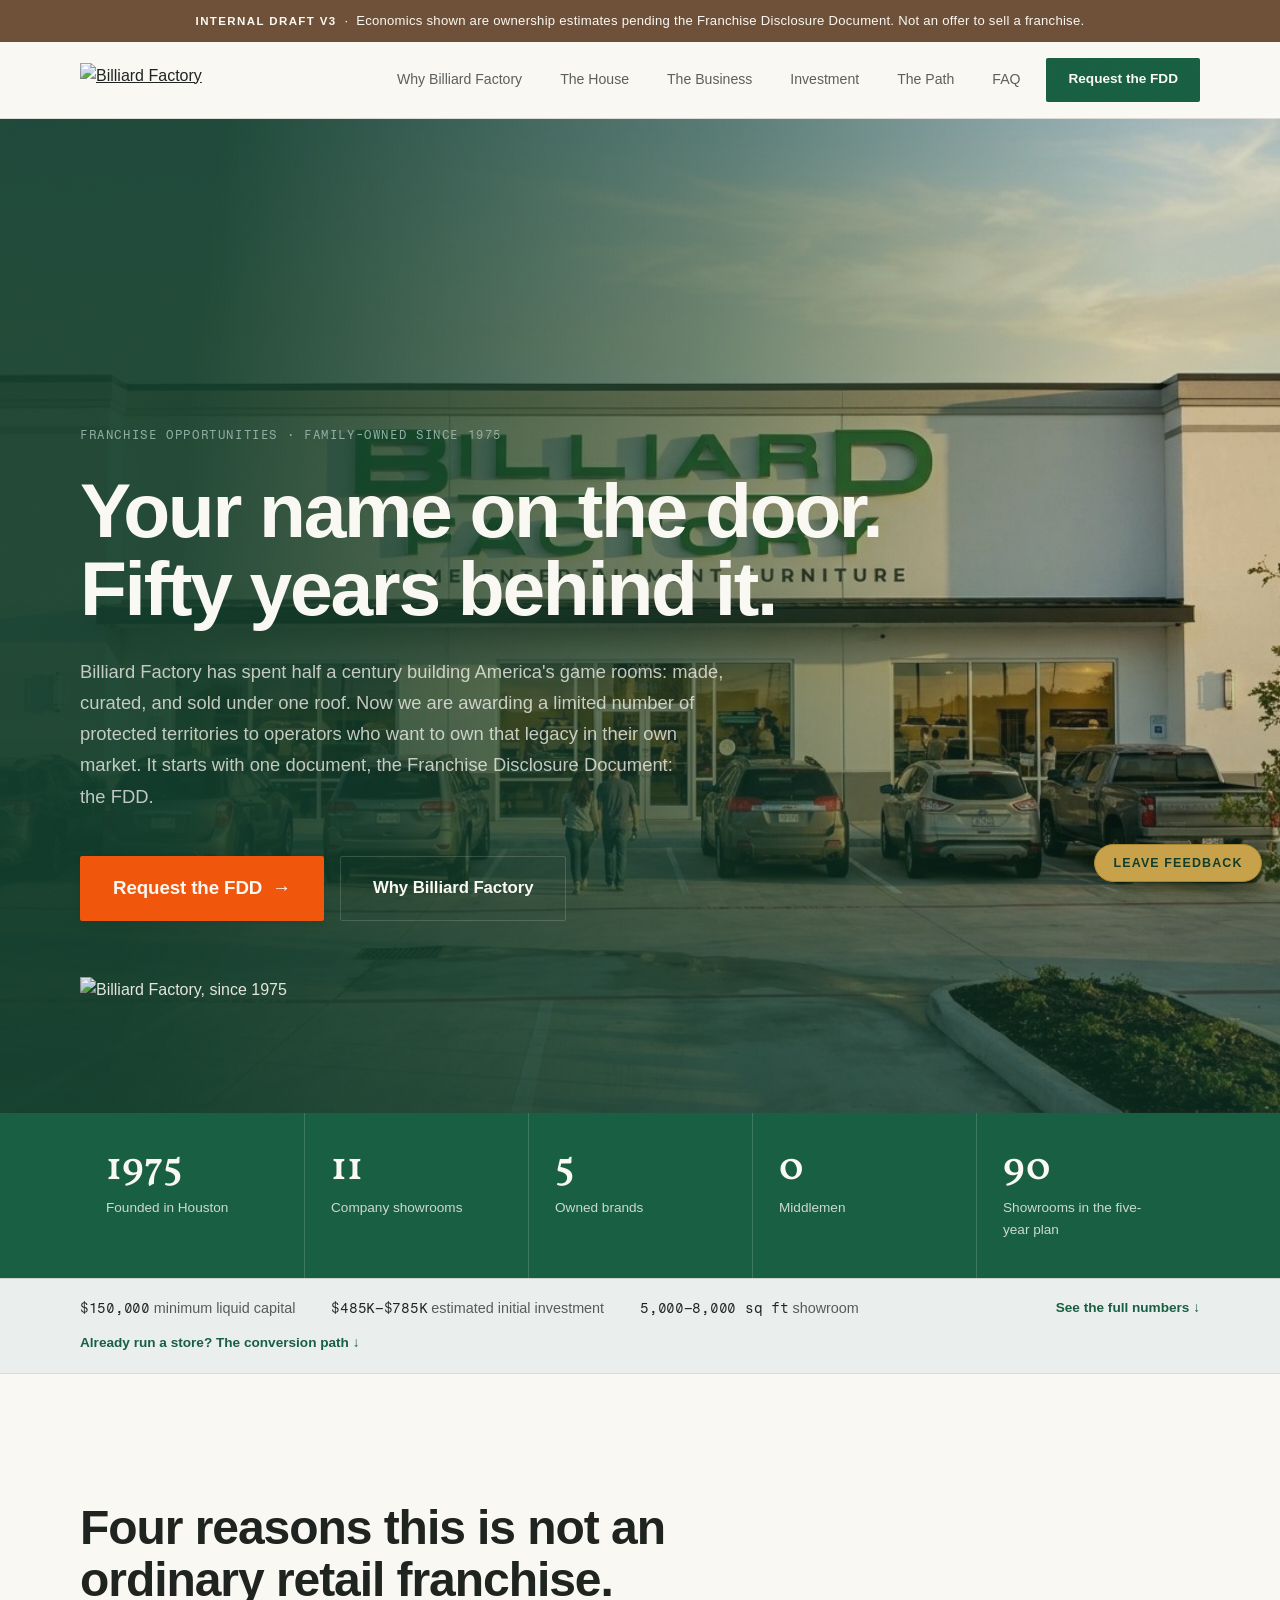
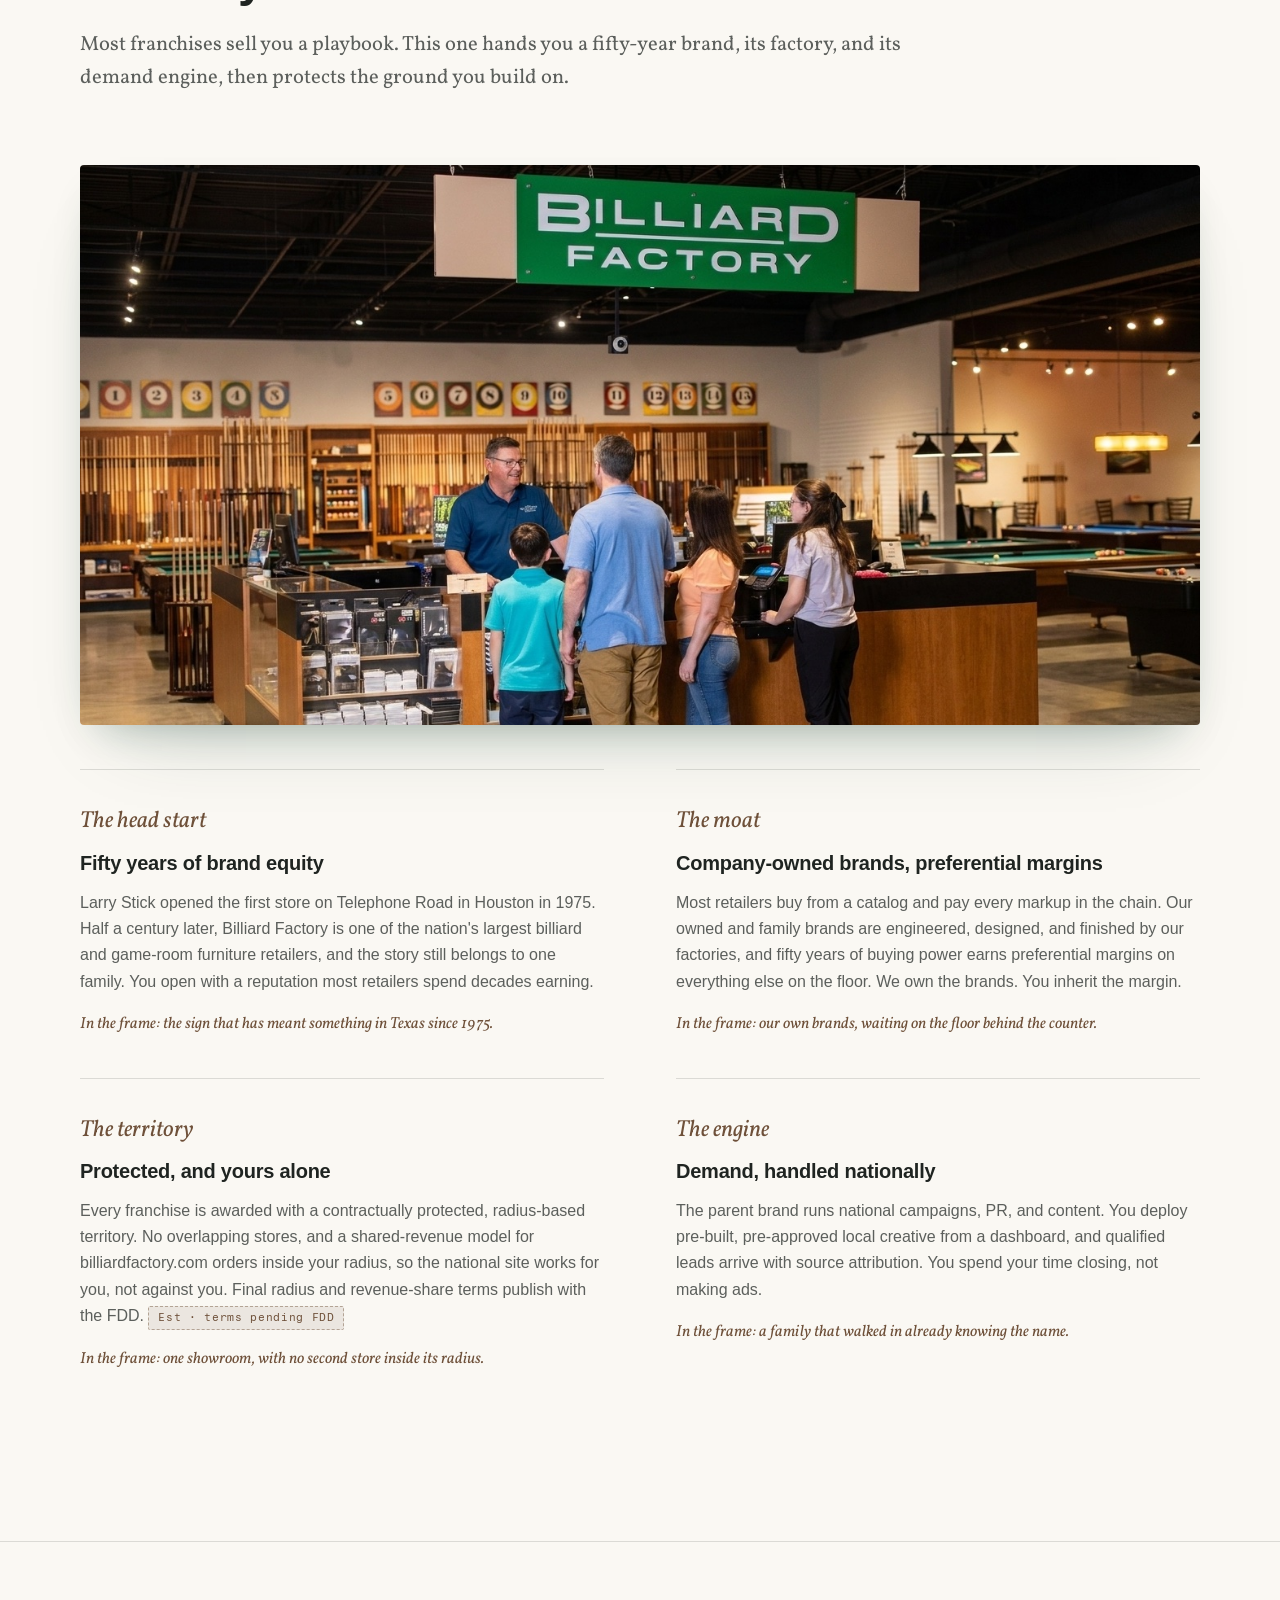
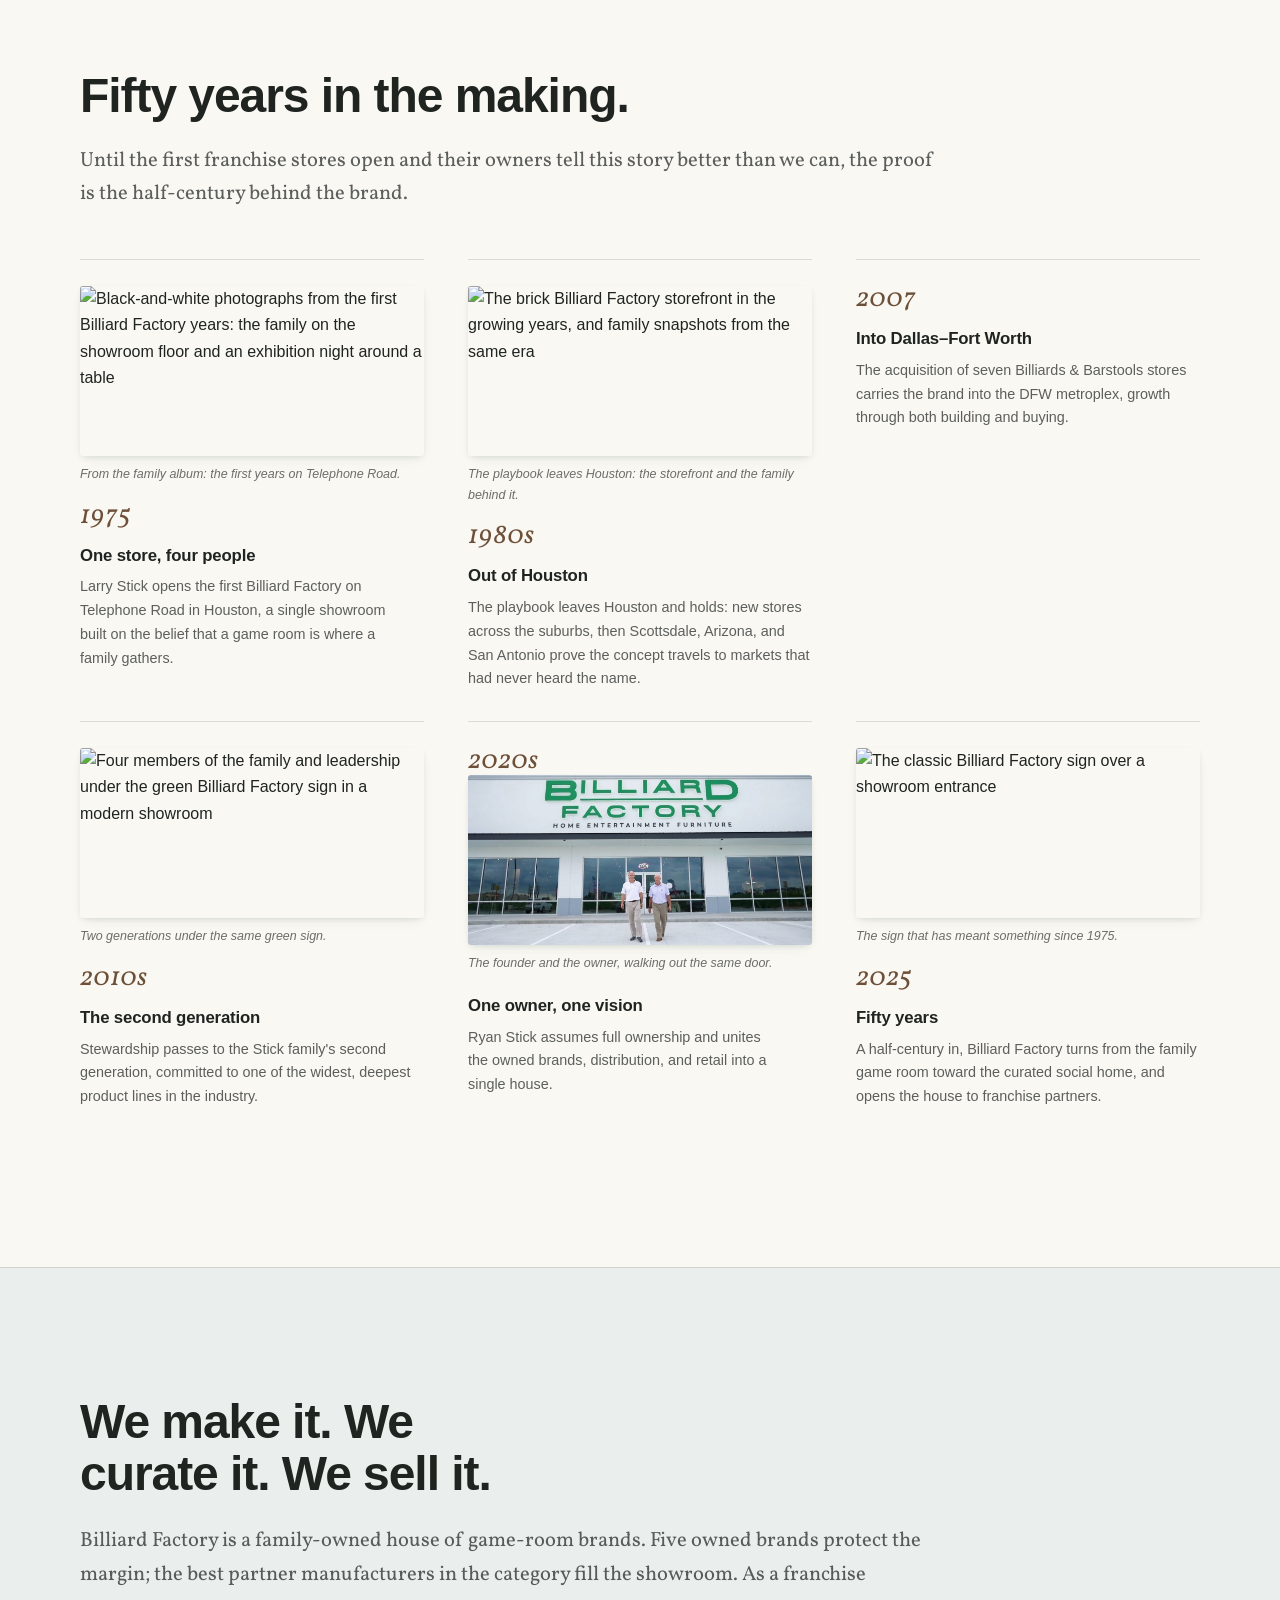
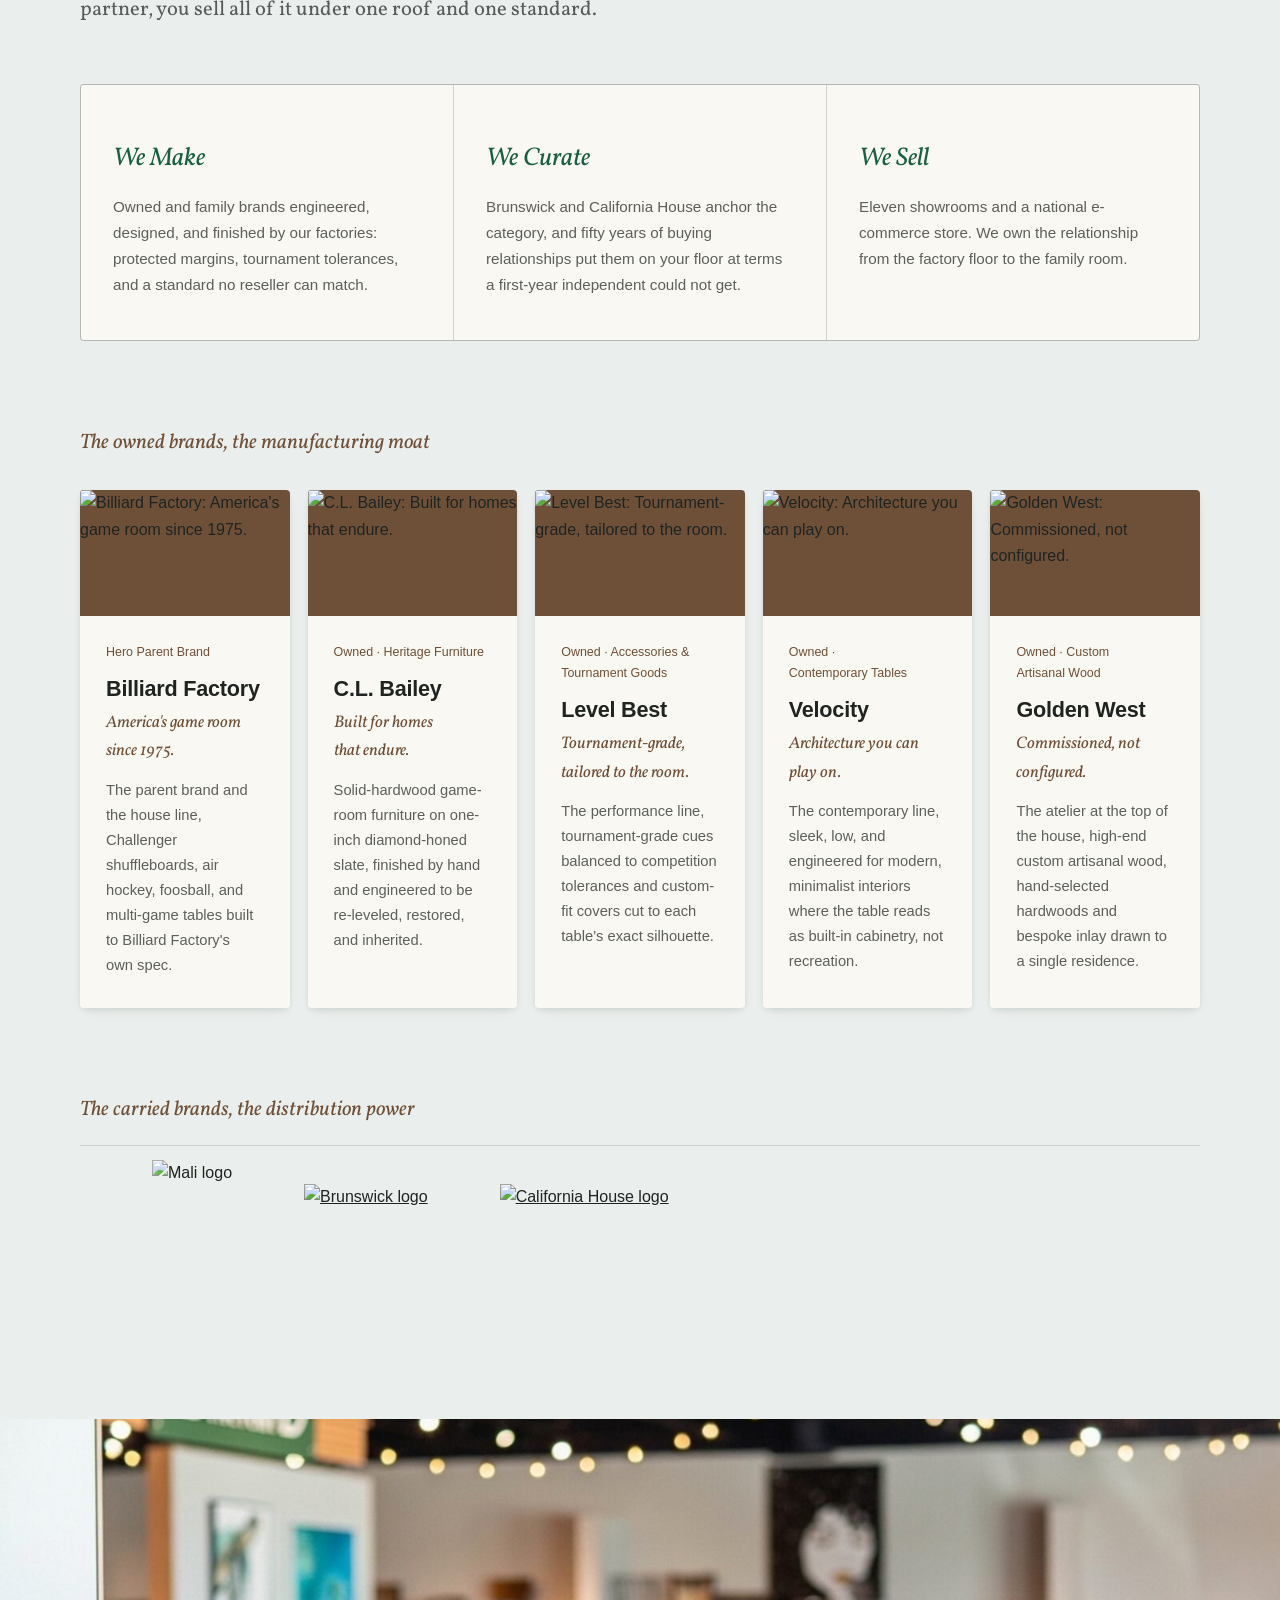
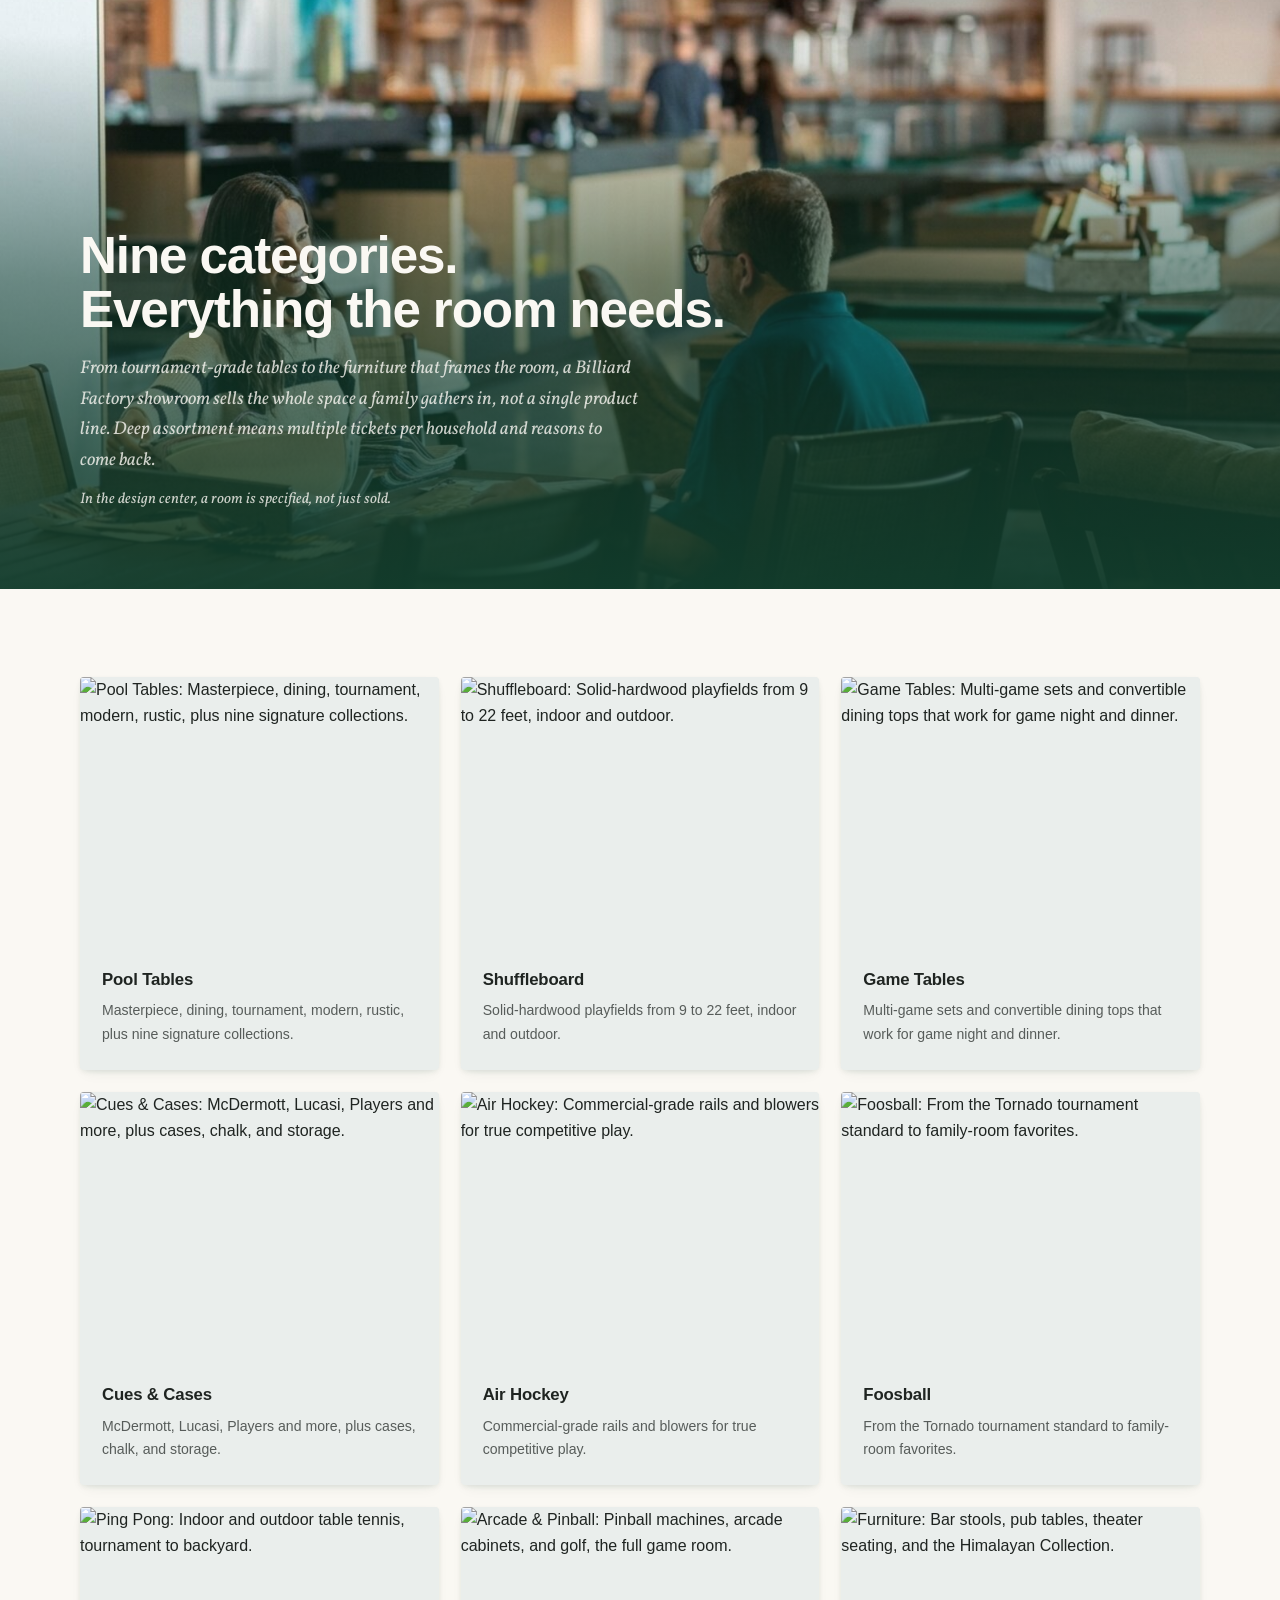
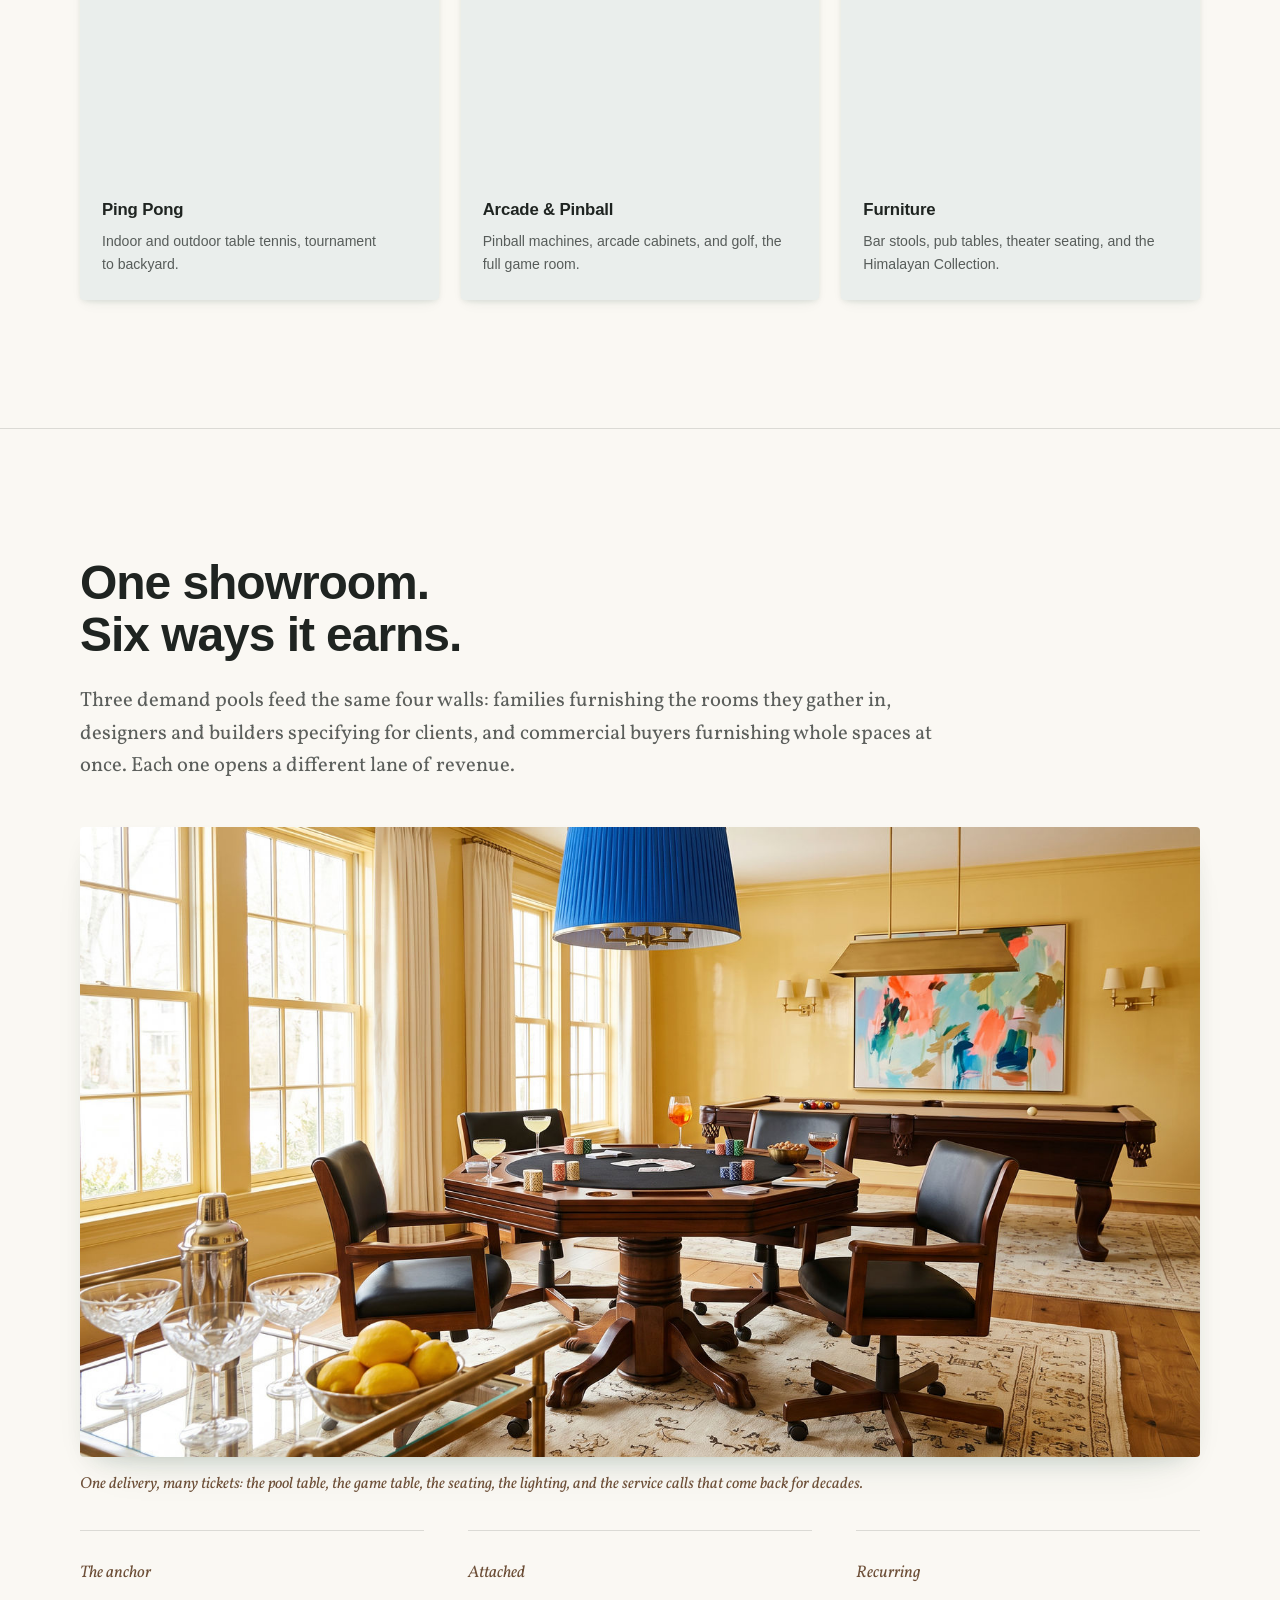
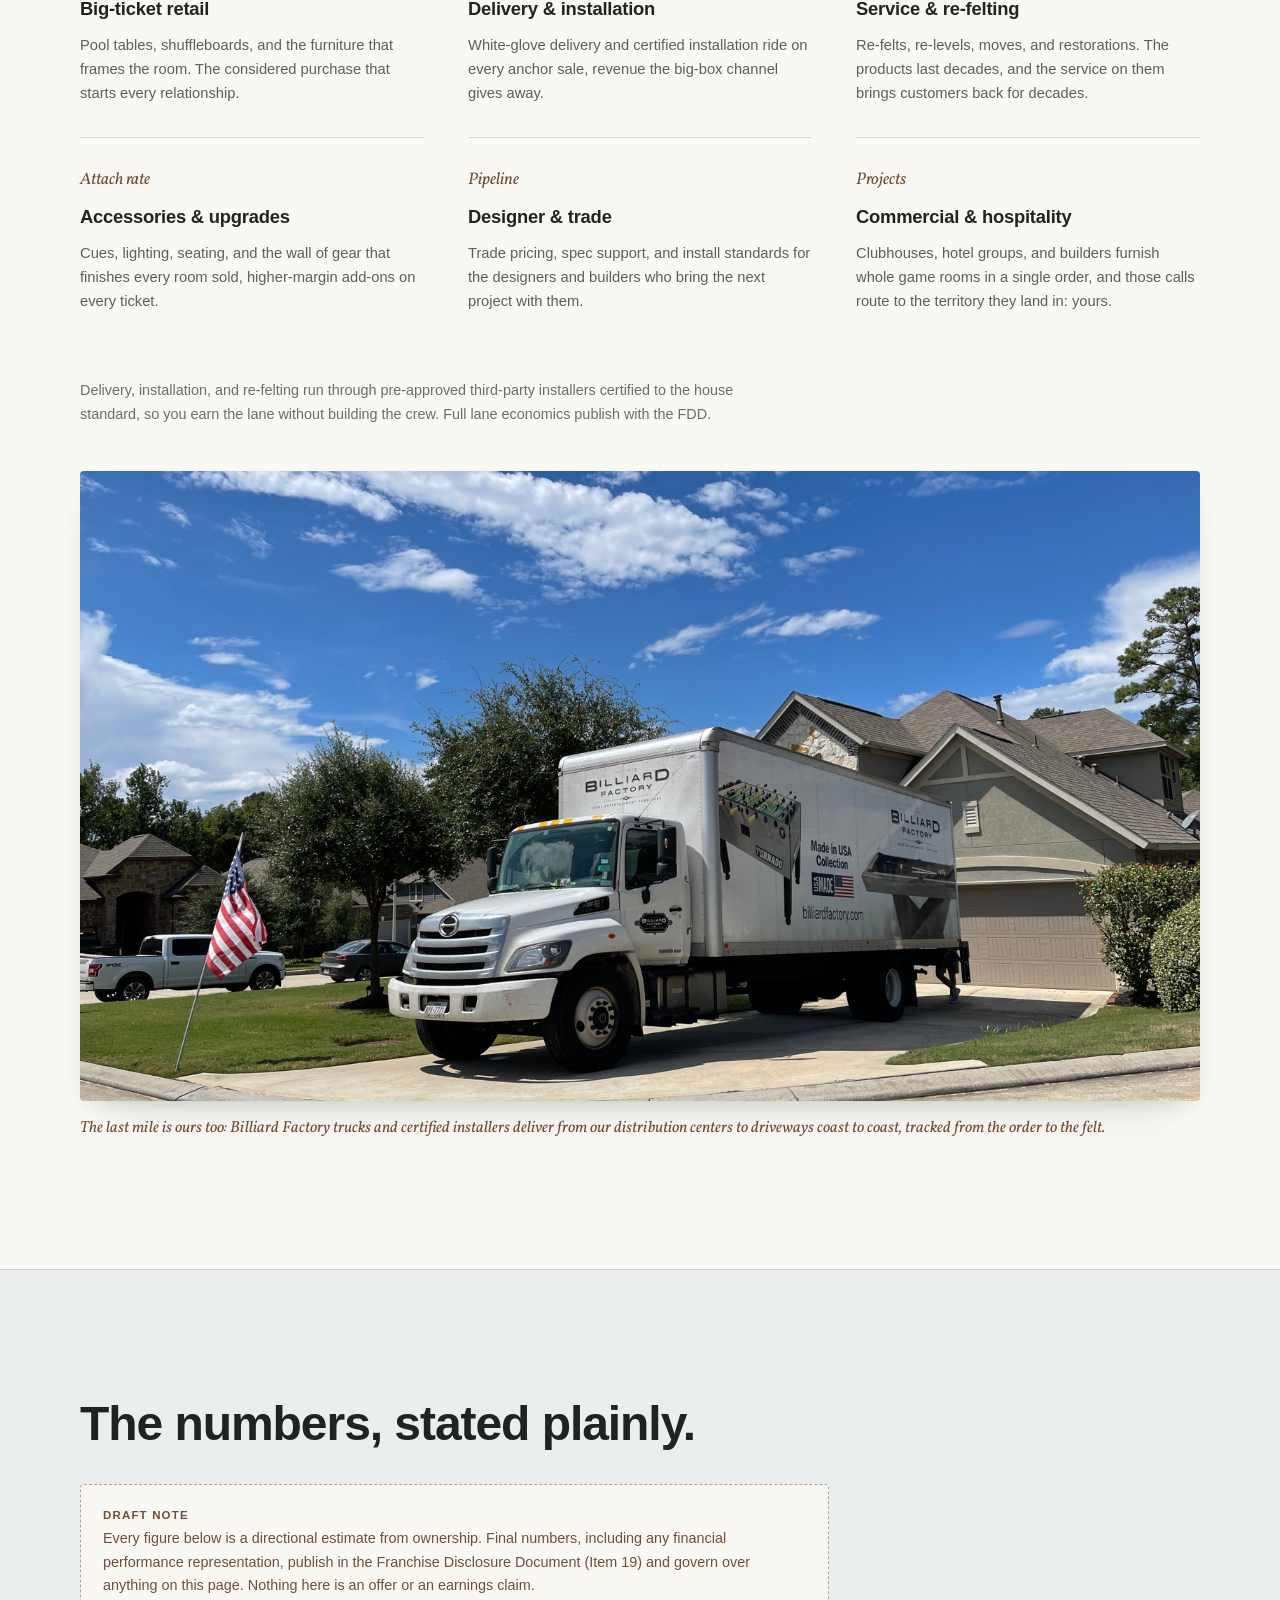
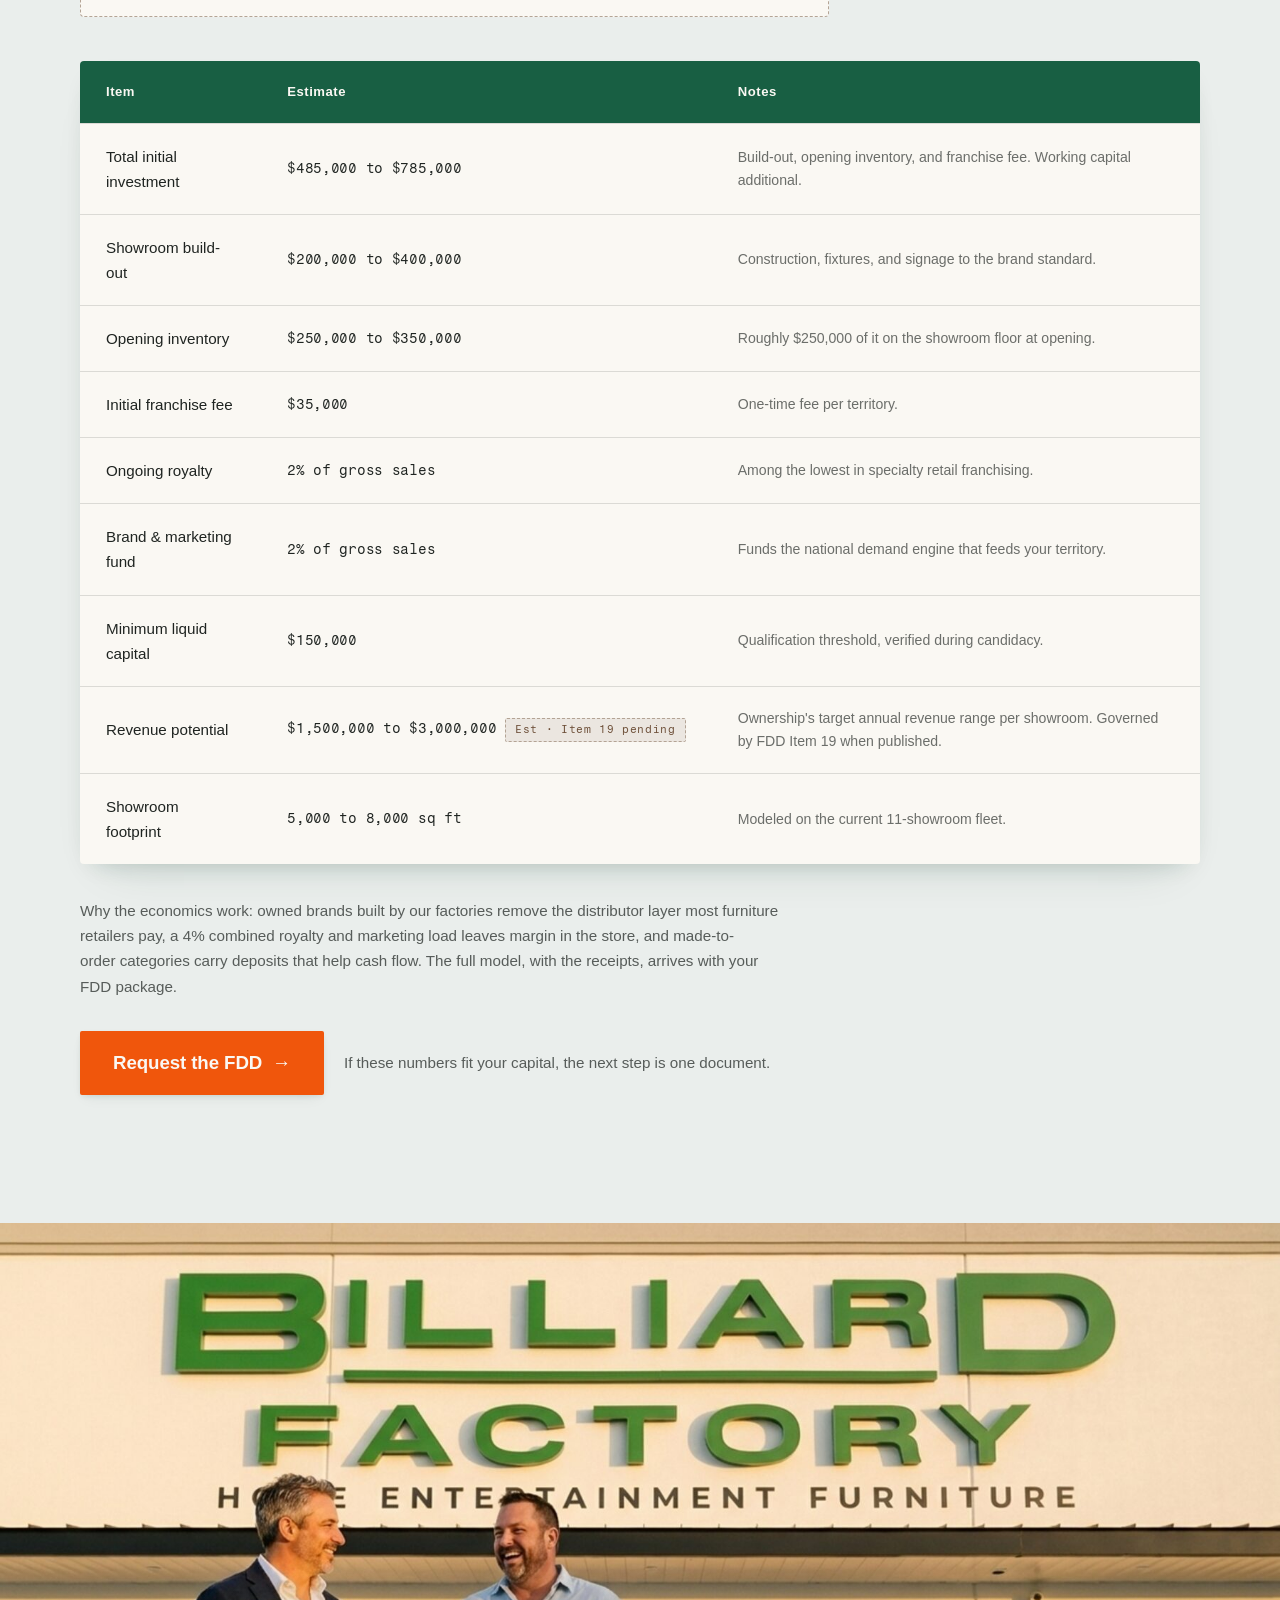
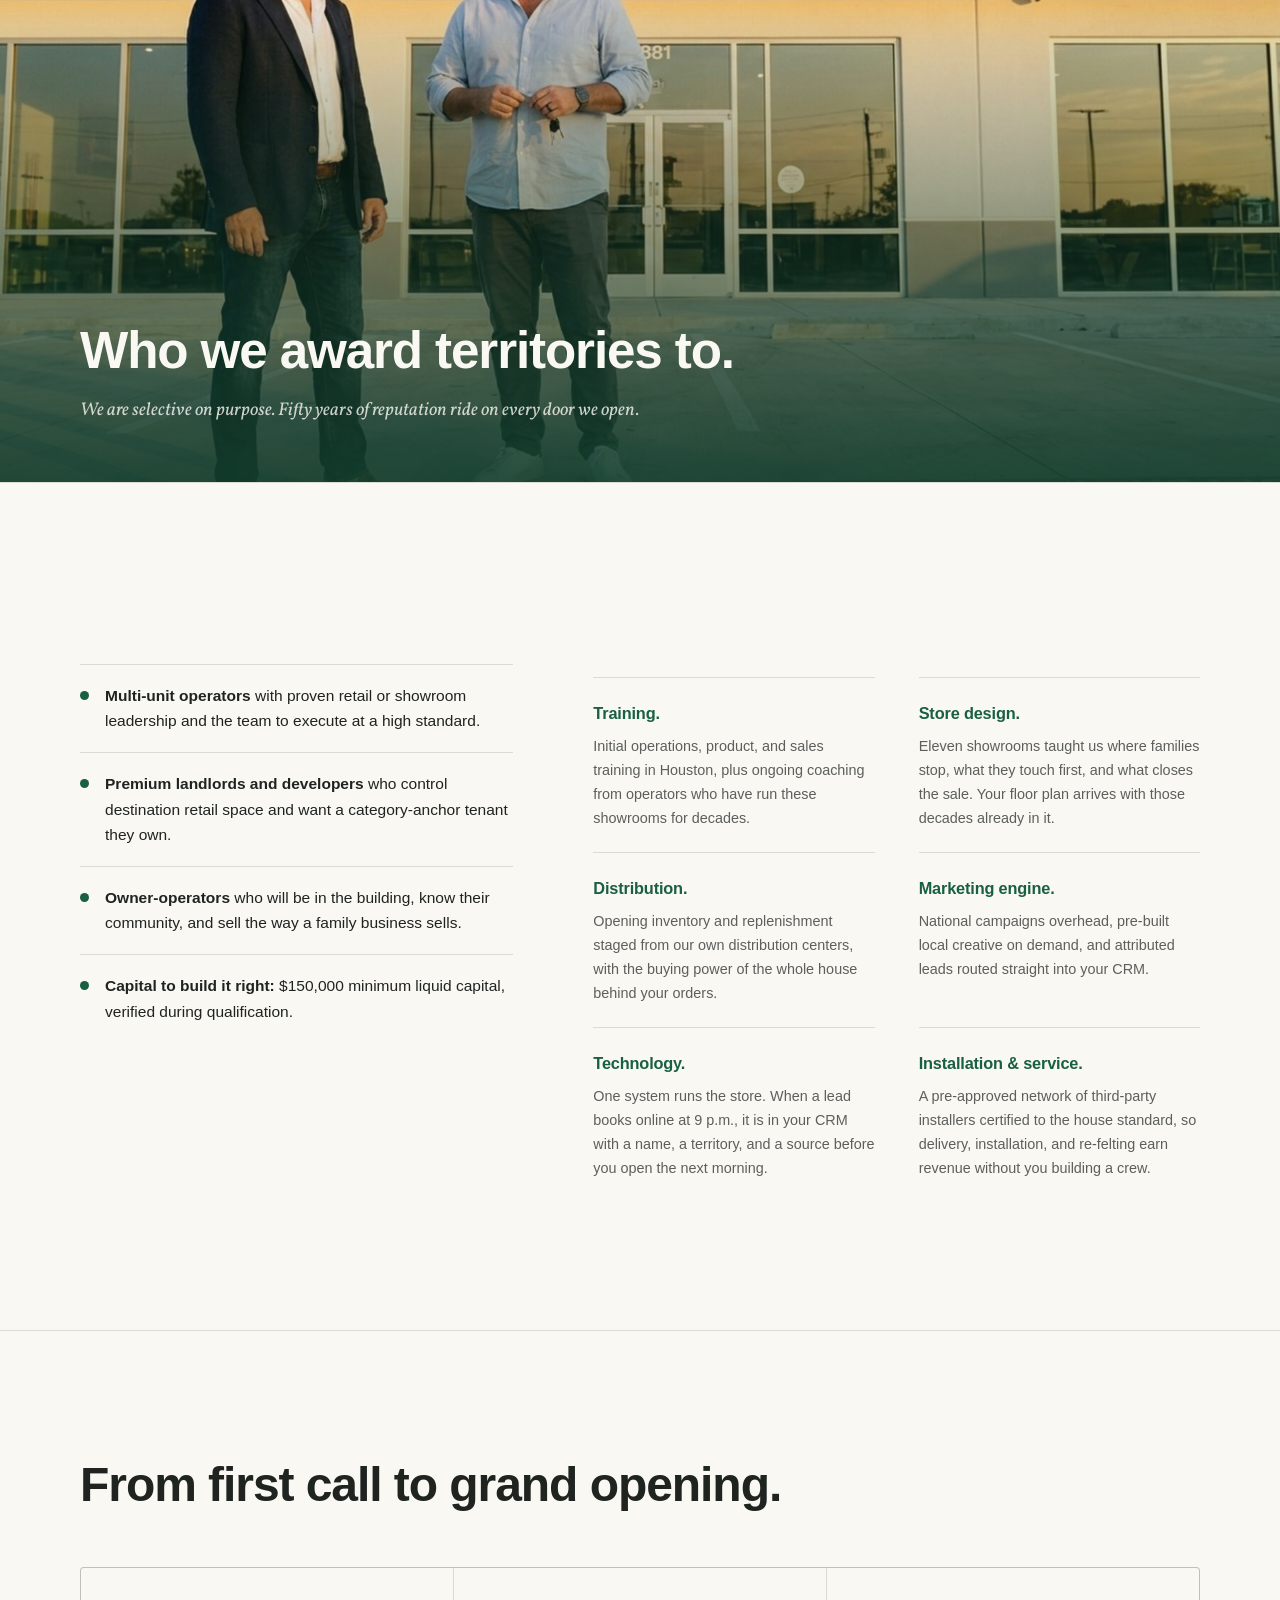
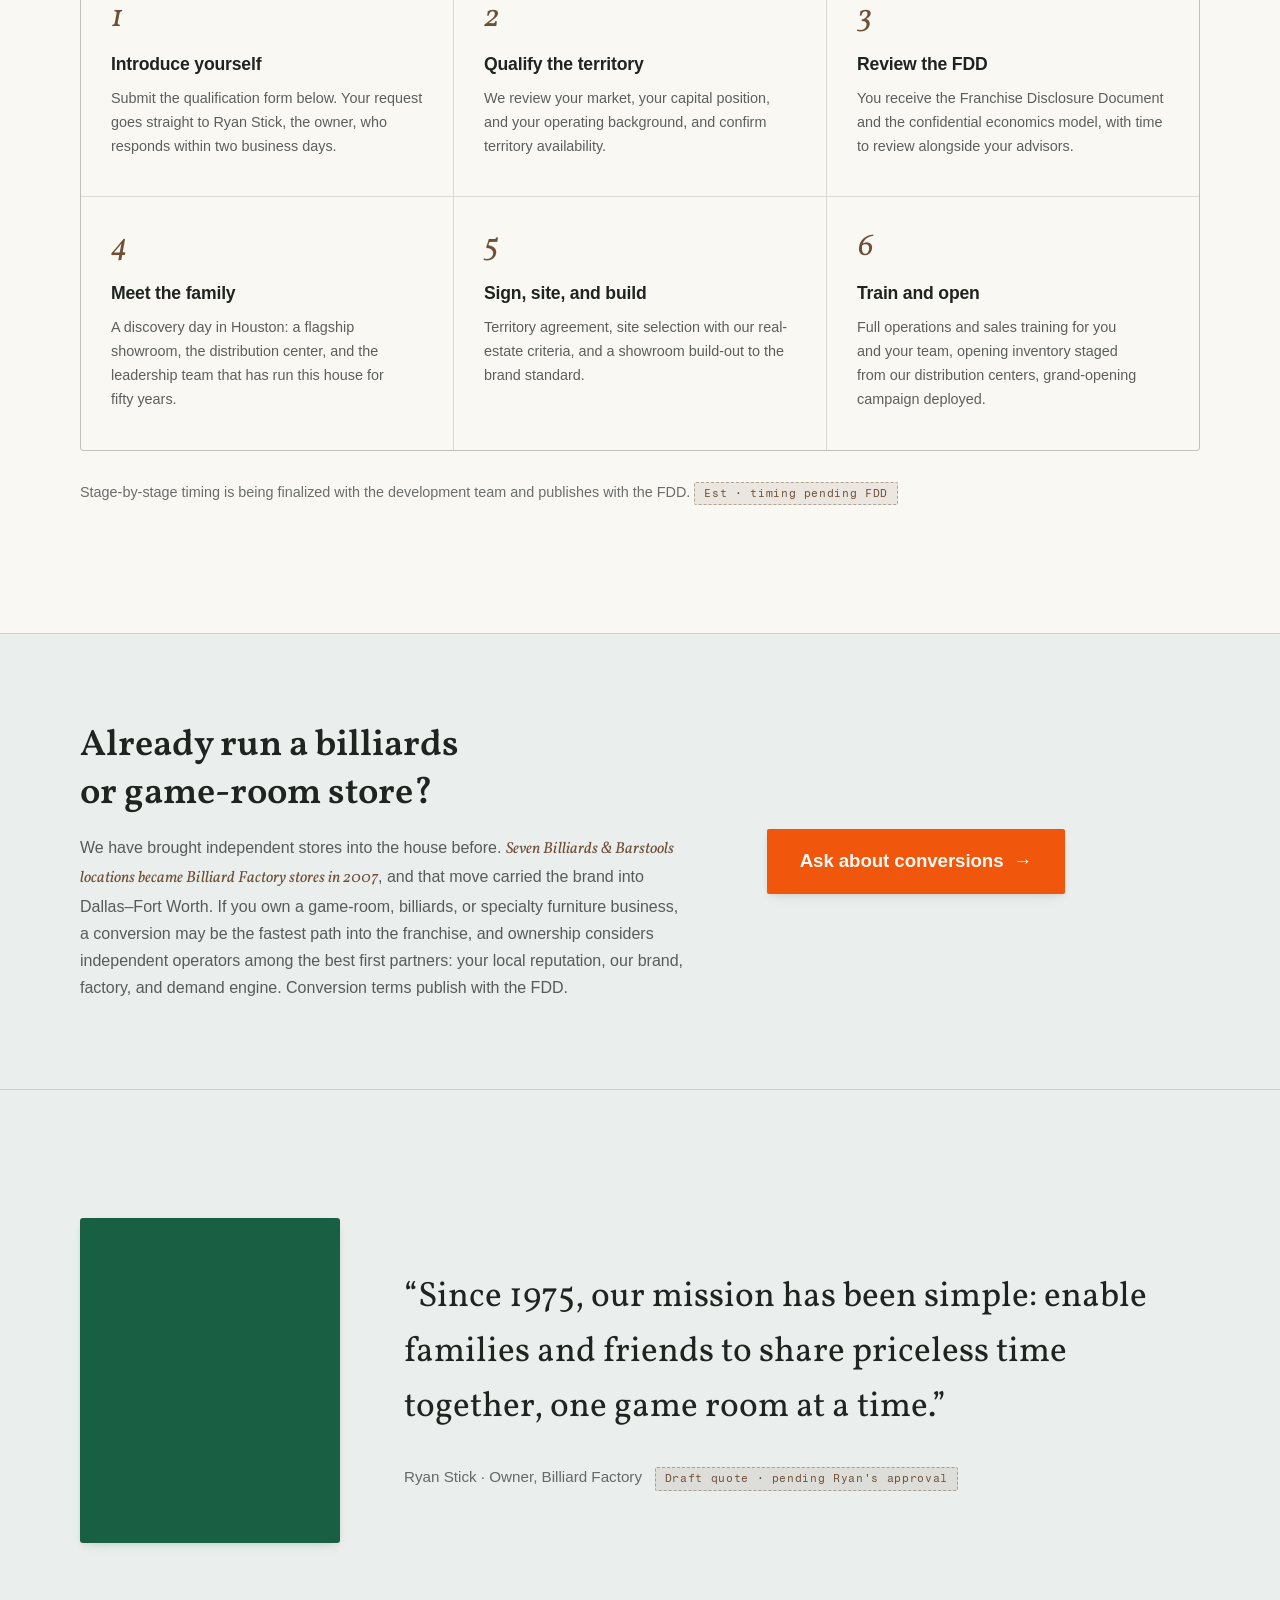
==== franchise/index.html @ 79dd21b1 "feat(franchise): day-one figure — golden-hour storefront replaces the aerial The closing image under" ====
<!DOCTYPE html>
<html lang="en">
<head>
<meta charset="UTF-8" />
<meta name="viewport" content="width=device-width, initial-scale=1.0" />
<title>Franchise Opportunities · Billiard Factory · America's Game Room Since 1975</title>
<meta name="description" content="Become a Billiard Factory franchise partner. Fifty years of game-room retail, a house of owned brands, protected territories, and a turnkey demand engine. Request the Franchise Disclosure Document." />

<!-- Canonical + social cards -->
<link rel="canonical" href="https://billiard-factory-brand-hub.netlify.app/franchise/" />
<meta property="og:type" content="website" />
<meta property="og:site_name" content="Billiard Factory Franchising" />
<meta property="og:title" content="Your name on the door. Fifty years behind it. · Billiard Factory Franchise" />
<meta property="og:description" content="Fifty years of game-room retail, a house of owned brands, protected territories, and a turnkey demand engine. Request the Franchise Disclosure Document." />
<meta property="og:url" content="https://billiard-factory-brand-hub.netlify.app/franchise/" />
<meta property="og:image" content="https://billiard-factory-brand-hub.netlify.app/franchise/assets/og-card.jpg" />
<meta property="og:image:width" content="1200" />
<meta property="og:image:height" content="630" />
<meta name="twitter:card" content="summary_large_image" />
<meta name="twitter:title" content="Your name on the door. Fifty years behind it. · Billiard Factory Franchise" />
<meta name="twitter:description" content="Fifty years of game-room retail, a house of owned brands, protected territories, and a turnkey demand engine." />
<meta name="twitter:image" content="https://billiard-factory-brand-hub.netlify.app/franchise/assets/og-card.jpg" />

<!-- Favicons -->
<link rel="icon" type="image/png" sizes="32x32" href="assets/favicon-32.png" />
<link rel="icon" type="image/png" sizes="192x192" href="assets/favicon-192.png" />
<link rel="apple-touch-icon" href="assets/apple-touch-icon.png" />

<!-- FONTS · Vollkorn (editorial serif) · Fragment Mono (data & specs) · Helvetica Neue carried by the system stack -->
<link rel="preconnect" href="https://fonts.googleapis.com" />
<link rel="preconnect" href="https://fonts.gstatic.com" crossorigin />
<link href="https://fonts.googleapis.com/css2?family=Vollkorn:ital,wght@0,400;0,500;0,600;1,400;1,500;1,600&family=Fragment+Mono:ital@0;1&display=swap" rel="stylesheet" />

<!-- ANALYTICS · gated: set GA4_ID to your measurement ID ('G-XXXXXXXXXX') to activate. No ID, no tag, no requests. -->
<script>
window.GA4_ID = '';
window.track = function(){ if(window.gtag) window.gtag.apply(null, arguments); };
if (window.GA4_ID) {
  var gs = document.createElement('script');
  gs.async = true; gs.src = 'https://www.googletagmanager.com/gtag/js?id=' + window.GA4_ID;
  document.head.appendChild(gs);
  window.dataLayer = window.dataLayer || [];
  window.gtag = function(){ dataLayer.push(arguments); };
  gtag('js', new Date()); gtag('config', window.GA4_ID);
}
</script>
<link rel="preload" as="image" href="assets/hero-golden.jpg" fetchpriority="high" />

<script>/* motion gate: no JS, no hidden content, ever */document.documentElement.classList.add('js-anim');</script>

<style>
/* =====================================================================
   BILLIARD FACTORY · FRANCHISE RECRUITMENT · v4 brand system
   Impeccable pass: contrast ≥ AA, one deliberate kicker, earned motion,
   full interaction states, reduced-motion respected throughout.
   Tokens fall back inline; the live SSOT from the Creative Hub
   overwrites them on load when reachable.
   ===================================================================== */
:root{
  --forest:#185F43;   /* Heritage Green  */
  --pine:#123E2D;     /* Deep surfaces   */
  --field:#218C62;    /* Secondary green */
  --sage:#91AEA3;     /* Muted on pine only (5.0:1); labels on forest need cream */
  --mist:#EAEEEC;     /* Pale surface    */
  --cream:#FAF8F3;    /* Warm paper      */
  --orange:#F0560C;   /* CTA only, rare  */
  --walnut:#6E5039;   /* Wood warmth     */
  --ink:#1F2421;      /* Body text       */

  /* verified text ramps (WCAG AA on their surfaces) */
  --ink-72:rgba(31,36,33,.72);      /* 5.6:1 on cream  */
  --ink-65:rgba(31,36,33,.65);      /* 4.85:1 on cream, small notes */
  --cream-80:rgba(250,248,243,.8);  /* 5.2:1 on forest */
  --cream-75:rgba(250,248,243,.75); /* 7.1:1 on pine   */

  --sans:'Helvetica Neue', Helvetica, Arial, sans-serif;
  --serif:'Vollkorn', Georgia, serif;
  --mono:'Fragment Mono', ui-monospace, Menlo, Consolas, monospace;

  --sh-sm:0 2px 6px -2px rgba(18,62,45,.14), 0 6px 14px -6px rgba(18,62,45,.10);
  --sh-md:0 10px 24px -14px rgba(18,62,45,.24), 0 24px 48px -30px rgba(18,62,45,.20);
  --sh-lg:0 18px 40px -20px rgba(18,62,45,.30), 0 40px 80px -44px rgba(18,62,45,.28);

  --hairline:rgba(31,36,33,.14);
  --hairline-dark:rgba(250,248,243,.16);
  --max:1200px;

  --ease-out:cubic-bezier(.19,1,.22,1); /* expo-out */
  --z-nav:600; --z-skip:700; --z-grain:900;
}
*{ margin:0; padding:0; box-sizing:border-box; }
html{ scroll-behavior:smooth; }
body{
  font-family:var(--sans); background:var(--cream); color:var(--ink);
  font-size:1rem; line-height:1.65; -webkit-font-smoothing:antialiased;
}
::selection{ background:var(--forest); color:var(--cream); }
img{ display:block; max-width:100%; }
a{ color:inherit; }
h1,h2,h3{ text-wrap:balance; }
p{ text-wrap:pretty; }

/* keyboard focus: never removed, always visible */
:focus-visible{ outline:2px solid var(--field); outline-offset:3px; border-radius:2px; }
.on-dark :focus-visible, .on-dark:focus-visible{ outline-color:var(--cream); }

/* skip link */
.skip{
  position:fixed; top:10px; left:10px; z-index:var(--z-skip);
  background:var(--pine); color:var(--cream); padding:12px 20px; border-radius:2px;
  font-size:.9rem; font-weight:500; text-decoration:none;
  transform:translateY(-200%); transition:transform .2s var(--ease-out);
}
.skip:focus-visible{ transform:none; }

/* paper grain on every surface */
.grain{
  position:fixed; inset:0; z-index:var(--z-grain); pointer-events:none; opacity:.05; mix-blend-mode:soft-light;
  background-image:url("data:image/svg+xml,%3Csvg xmlns='http://www.w3.org/2000/svg' width='140' height='140'%3E%3Cfilter id='n'%3E%3CfeTurbulence type='fractalNoise' baseFrequency='0.85' numOctaves='2' stitchTiles='stitch'/%3E%3C/filter%3E%3Crect width='100%25' height='100%25' filter='url(%23n)'/%3E%3C/svg%3E");
}
/* felt vignette for dark green panels */
.felt{ position:relative; }
.felt::before{
  content:""; position:absolute; inset:0; pointer-events:none; z-index:0;
  background:radial-gradient(120% 85% at 20% 0%, rgba(33,140,98,.16), transparent 55%);
}
.felt > *{ position:relative; z-index:1; }

/* type system */
.kicker{
  font-family:var(--mono); font-size:.72rem; font-weight:400;
  letter-spacing:.14em; text-transform:uppercase;
}
.display{
  font-family:var(--sans); font-weight:700; letter-spacing:-.03em;
  font-size:clamp(2.75rem,6vw,5rem); line-height:1.02;
}
.headline{
  font-family:var(--sans); font-weight:700; letter-spacing:-.022em;
  font-size:clamp(1.9rem,4vw,3rem); line-height:1.08;
}
.subhead{ font-family:var(--sans); font-weight:500; letter-spacing:-.01em; font-size:1.35rem; }
.lede{ font-family:var(--serif); font-size:1.28rem; line-height:1.6; }
.serif-label{ font-family:var(--serif); font-style:italic; font-size:1.15rem; }
.body-copy{ max-width:42em; }

/* layout */
.wrap{ max-width:var(--max); margin:0 auto; padding:0 24px; }
@media(min-width:1024px){ .wrap{ padding:0 40px; } }
section{ border-top:1px solid var(--hairline); }
/* padding-block only: never clobber .wrap's horizontal gutters on combined elements */
.section-pad{ padding-block:clamp(88px,10vw,136px); }

/* buttons · Signal Orange earns attention by being rare.
   Primary label is 1.17rem/700 = WCAG large text (3.28:1 ≥ 3:1 on orange). */
.btn{
  display:inline-flex; align-items:center; gap:10px;
  font-family:var(--sans); font-size:1.05rem; font-weight:600; letter-spacing:-.005em;
  text-decoration:none; padding:16px 32px; border-radius:2px; cursor:pointer;
  border:1px solid transparent; min-height:56px;
  transition:transform .25s var(--ease-out), box-shadow .25s var(--ease-out), background .25s;
}
.btn .arr{ transition:transform .25s var(--ease-out); }
.btn:hover .arr{ transform:translateX(4px); }
.btn:active{ transform:translateY(0) scale(.99); }
.btn-primary{ background:var(--orange); color:var(--cream); font-size:1.17rem; font-weight:700; box-shadow:var(--sh-sm); }
.btn-primary:hover{ transform:translateY(-3px); box-shadow:var(--sh-md); }
.btn-primary:focus-visible{ outline-color:var(--pine); }
.btn-ghost-dark{ background:transparent; color:var(--cream); border-color:var(--hairline-dark); }
.btn-ghost-dark:hover{ transform:translateY(-3px); border-color:var(--cream); }
.btn-forest{ background:var(--forest); color:var(--cream); box-shadow:var(--sh-sm); }
.btn-forest:hover{ transform:translateY(-3px); background:var(--pine); box-shadow:var(--sh-md); }

/* [TBD] flag */
.tbd{
  display:inline-block; font-family:var(--mono); font-size:.68rem; font-weight:400;
  letter-spacing:.06em; color:var(--walnut); background:rgba(110,80,57,.10);
  border:1px dashed rgba(110,80,57,.45); border-radius:2px; padding:2px 9px;
  white-space:nowrap;
}
.tbd-dark{ color:var(--mist); background:rgba(234,238,236,.08); border-color:rgba(234,238,236,.4); }

/* draft ribbon */
#draftbar{
  background:var(--walnut); color:var(--cream); font-size:.82rem;
  text-align:center; padding:10px 16px; letter-spacing:.02em;
}
#draftbar strong{ letter-spacing:.12em; text-transform:uppercase; font-size:.72rem; }

/* nav */
nav.top{
  position:sticky; top:0; z-index:var(--z-nav); background:rgba(250,248,243,.92);
  backdrop-filter:blur(10px); border-bottom:1px solid var(--hairline);
}
nav.top .row{ display:flex; align-items:center; justify-content:space-between; gap:16px; height:76px; }
nav.top .logo{ display:inline-flex; align-items:center; min-height:44px; }
nav.top .logo img{ height:34px; width:auto; }
nav.top .links{ display:flex; gap:8px; align-items:center; }
nav.top .links a.tx{
  display:none; font-size:.88rem; font-weight:500; text-decoration:none;
  color:var(--ink-72); padding:12px 12px; border-radius:2px; transition:color .2s;
}
nav.top .links a.tx:hover{ color:var(--forest); }
nav.top .links a.cta{
  display:inline-flex; align-items:center; min-height:44px;
  background:var(--forest); color:var(--cream); padding:0 22px; border-radius:2px;
  font-size:.85rem; font-weight:600; text-decoration:none; transition:background .2s, transform .25s var(--ease-out);
}
nav.top .links a.cta:hover{ background:var(--pine); transform:translateY(-2px); }
@media(min-width:1000px){ nav.top .links a.tx{ display:inline-flex; } nav.top .links{ gap:14px; } }

/* mobile menu */
.menu-btn{
  display:inline-flex; align-items:center; gap:9px; min-height:44px;
  background:none; border:1px solid var(--hairline); border-radius:2px; padding:0 14px;
  font-family:var(--sans); font-size:.8rem; font-weight:600; letter-spacing:.06em; text-transform:uppercase;
  color:var(--ink); cursor:pointer;
}
.menu-btn .bars{ position:relative; width:16px; height:11px; display:inline-block; }
.menu-btn .bars::before, .menu-btn .bars::after, .menu-btn .bars span{
  content:""; position:absolute; left:0; right:0; height:2px; background:var(--ink); border-radius:2px;
  transition:transform .25s var(--ease-out), opacity .2s;
}
.menu-btn .bars::before{ top:0; } .menu-btn .bars span{ top:50%; transform:translateY(-50%); } .menu-btn .bars::after{ bottom:0; }
.menu-btn[aria-expanded="true"] .bars::before{ transform:translateY(4.5px) rotate(45deg); }
.menu-btn[aria-expanded="true"] .bars span{ opacity:0; }
.menu-btn[aria-expanded="true"] .bars::after{ transform:translateY(-4.5px) rotate(-45deg); }
@media(min-width:1000px){ .menu-btn{ display:none; } }
@media(max-width:560px){
  nav.top .logo img{ height:26px; }
  nav.top .links{ gap:8px; }
  nav.top .links a.cta{ padding:0 14px; font-size:.78rem; }
  .menu-btn{ padding:0 12px; }
  .menu-btn .txt{ display:none; }
}
.mobile-menu{
  display:none; position:absolute; left:0; right:0; top:100%;
  background:var(--cream); border-bottom:1px solid var(--hairline); box-shadow:var(--sh-md);
  padding:6px 24px 18px;
}
.mobile-menu.open{ display:block; }
.mobile-menu a{
  display:flex; align-items:center; justify-content:space-between;
  padding:15px 2px; border-bottom:1px solid var(--hairline);
  font-size:1rem; font-weight:500; color:var(--ink); text-decoration:none; letter-spacing:-.01em;
}
.mobile-menu a:last-of-type{ border-bottom:none; }
@media(min-width:1000px){ .mobile-menu{ display:none !important; } }

/* hero */
#hero{ border-top:none; background:var(--pine); color:var(--cream); position:relative; overflow:hidden; }
#hero .art{ position:absolute; inset:0; }
#hero .art img{ width:100%; height:100%; object-fit:cover; object-position:center 38%; opacity:.92; }
#hero .art::after{
  content:""; position:absolute; inset:0;
  background:linear-gradient(97deg, rgba(18,62,45,.92) 16%, rgba(18,62,45,.55) 52%, rgba(18,62,45,.08) 84%),
             linear-gradient(to top, rgba(18,62,45,.55) 0%, rgba(18,62,45,.15) 34%, transparent 55%);
}
#hero .inner{ position:relative; z-index:2; padding-top:clamp(240px,24vw,340px); padding-bottom:clamp(70px,8vw,96px); }
@media(max-width:700px){
  #hero .art img{ object-position:center 30%; }
  #hero .art::after{
    background:linear-gradient(to bottom, rgba(18,62,45,.45) 0%, rgba(18,62,45,.8) 38%, rgba(18,62,45,.93) 100%);
  }
  #hero .inner{ padding-top:250px; }
}
#hero .sub{ color:var(--cream-75); font-size:1.15rem; line-height:1.7; max-width:36em; margin-top:28px; }
#hero .provenance{ margin-top:56px; }
#hero .provenance img{ height:40px; width:auto; opacity:.9; }

/* hero load choreography: additive only, reduced-motion exempt */
@media (prefers-reduced-motion: no-preference){
  html.js-anim #hero [data-hero]{ opacity:0; transform:translateY(18px); animation:rise .9s var(--ease-out) forwards; }
  html.js-anim #hero [data-hero="1"]{ animation-delay:.05s }
  html.js-anim #hero [data-hero="2"]{ animation-delay:.15s }
  html.js-anim #hero [data-hero="3"]{ animation-delay:.3s }
  html.js-anim #hero [data-hero="4"]{ animation-delay:.45s }
  html.js-anim #hero [data-hero="5"]{ animation-delay:.6s }
  html.js-anim #hero .art img{ transform:scale(1.05); animation:settle 1.6s var(--ease-out) forwards; }
}
@keyframes rise{ to{ opacity:1; transform:none; } }
@keyframes settle{ to{ transform:none; } }

/* scroll reveals: content is visible by default; js + motion-ok adds the offset */
@media (prefers-reduced-motion: no-preference){
  html.js-anim [data-rv]:not(.in){ opacity:0; transform:translateY(16px); }
  html.js-anim [data-rv]{ transition:opacity .7s var(--ease-out), transform .7s var(--ease-out); transition-delay:var(--rv-d,0s); }
}

/* stat strip: the brass-plaque band */
.stats{ background:var(--forest); color:var(--cream); }
.stats .grid{ display:grid; grid-template-columns:repeat(2,1fr); }
@media(min-width:900px){ .stats .grid{ grid-template-columns:repeat(5,1fr); } }
.stats .cell{ padding:36px 26px; border-left:1px solid var(--hairline-dark); }
.stats .cell:first-child{ border-left:none; }
@media(max-width:899px){ .stats .cell:nth-child(odd){ border-left:none; } .stats .cell{ border-top:1px solid var(--hairline-dark); } .stats .cell:nth-child(-n+2){ border-top:none; } }
.stats .num{ font-family:var(--serif); font-weight:600; font-size:2.5rem; line-height:1; }
.stats .lbl{ color:var(--cream-80); font-size:.85rem; margin-top:8px; }

/* qualification strip */
#qualify{ background:var(--mist); border-top:1px solid var(--hairline); }
#qualify .q-row{ display:flex; flex-wrap:wrap; align-items:center; gap:12px 36px; padding:18px 24px; }
@media(min-width:1024px){ #qualify .q-row{ padding:18px 40px; } }
#qualify .q-item{ font-size:.9rem; color:var(--ink-72); }
#qualify .q-item strong{ font-family:var(--mono); font-weight:400; font-size:.86rem; color:var(--ink); letter-spacing:-.02em; }
#qualify .q-link{ margin-left:auto; font-size:.85rem; font-weight:600; color:var(--forest); text-decoration:none; }
#qualify .q-link:hover{ text-decoration:underline; }

/* why · one photograph, four reasons.
   The photo takes the exact .wrap box so its edges align with the text column. */
.why-fig{ max-width:var(--max); margin:clamp(44px,5.5vw,72px) auto 0; padding:0 24px; }
@media(min-width:1024px){ .why-fig{ padding:0 40px; } }
.why-fig .frame{ border-radius:4px; overflow:hidden; box-shadow:var(--sh-lg); }
.why-fig img{ width:100%; height:auto; }

.why-ledger{ display:grid; gap:0 72px; margin-top:clamp(28px,4vw,44px); }
@media(min-width:900px){ .why-ledger{ grid-template-columns:1fr 1fr; } }
.why-ledger .row{ padding:36px 0 40px; border-top:1px solid var(--hairline); }
.why-ledger .key{ font-family:var(--serif); font-style:italic; font-size:1.45rem; color:var(--walnut); line-height:1.3; }
.why-ledger h3{ font-size:1.25rem; font-weight:700; letter-spacing:-.012em; margin:10px 0; }
.why-ledger p{ color:var(--ink-72); max-width:34em; }
.why-ledger .evidence{ margin-top:16px; font-family:var(--serif); font-style:italic; font-size:1rem; color:var(--walnut); }

/* house section: light surface, green demoted to labels */
#house{ background:var(--mist); }
#house .lede, #house p{ line-height:1.7; }
.layers{ display:grid; gap:1px; background:var(--hairline); border:1px solid var(--hairline); border-radius:4px; overflow:hidden; margin-top:56px; }
@media(min-width:900px){ .layers{ grid-template-columns:repeat(3,1fr); } }
.layers .layer{ background:var(--cream); padding:38px 32px 42px; }
.layers .layer .lab{ font-family:var(--serif); font-style:italic; font-size:1.6rem; color:var(--forest); }
.layers .layer p{ color:var(--ink-72); font-size:.95rem; margin-top:14px; }

.roster-label{ font-family:var(--serif); font-style:italic; font-size:1.3rem; color:var(--walnut); margin-top:84px; }

.owned{ display:grid; gap:22px; margin-top:30px; grid-template-columns:repeat(auto-fit,minmax(280px,1fr)); }
@media(min-width:1140px){ .owned{ grid-template-columns:repeat(5,1fr); gap:18px; } .owned .brand .bd{ padding:22px 20px 26px; } }
.owned .brand{ background:var(--cream); box-shadow:var(--sh-sm); border-radius:4px; overflow:hidden;
  transition:transform .25s var(--ease-out), box-shadow .25s var(--ease-out); }
.owned .brand:hover{ transform:translateY(-3px); box-shadow:var(--sh-md); }
.owned .brand .ph{ aspect-ratio:5/3; background:var(--walnut); position:relative; overflow:hidden; }
.owned .brand .ph img{ width:100%; height:100%; object-fit:cover; }
.owned .brand .bd{ padding:26px 26px 30px; }
.owned .brand .tier{ font-size:.78rem; color:var(--walnut); font-weight:500; }
.owned .brand h3{ font-family:var(--sans); font-weight:700; font-size:1.35rem; letter-spacing:-.01em; margin:8px 0 2px; }
.owned .brand .tag{ font-family:var(--serif); font-style:italic; color:var(--walnut); font-size:1.05rem; margin-bottom:12px; }
.owned .brand p.blurb{ color:var(--ink-72); font-size:.92rem; line-height:1.7; }

/* showroom categories */
.cats{ display:grid; gap:22px; margin-top:56px; grid-template-columns:repeat(auto-fit,minmax(280px,1fr)); }
.cats .cat{ border-radius:4px; overflow:hidden; background:var(--mist); box-shadow:var(--sh-sm);
  transition:transform .25s var(--ease-out), box-shadow .25s var(--ease-out); }
.cats .cat:hover{ transform:translateY(-3px); box-shadow:var(--sh-md); }
.cats .cat .ph{ aspect-ratio:4/3; overflow:hidden; background:var(--mist); }
.cats .cat img{ width:100%; height:100%; object-fit:cover; transition:transform .6s var(--ease-out); }
.cats .cat:hover img{ transform:scale(1.04); }
.cats .cat .bd{ padding:20px 22px 24px; }
.cats .cat h3{ font-size:1.05rem; font-weight:700; letter-spacing:-.01em; }
.cats .cat p{ font-size:.88rem; color:var(--ink-72); margin-top:6px; }
/* phones: 2-up compact tiles so nine categories scan in five rows, not nine screens */
@media(max-width:640px){
  .cats{ grid-template-columns:repeat(2,1fr); gap:14px; }
  .cats .cat .bd{ padding:13px 14px 16px; }
  .cats .cat h3{ font-size:.92rem; }
  .cats .cat p{ display:none; }
}

/* economics */
#economics{ background:var(--mist); }
.note-box{
  background:var(--cream); border:1px dashed rgba(110,80,57,.5); border-radius:4px;
  padding:18px 22px; font-size:.9rem; color:var(--walnut); margin:34px 0 44px; max-width:52em;
}
table.econ{ width:100%; border-collapse:collapse; background:var(--cream); border-radius:4px; overflow:hidden; box-shadow:var(--sh-md); }
table.econ th, table.econ td{ text-align:left; padding:20px 26px; border-top:1px solid var(--hairline); font-size:.95rem; }
table.econ thead th{ border-top:none; background:var(--forest); color:var(--cream);
  font-size:.82rem; font-weight:600; letter-spacing:.04em; }
table.econ td.v{ font-family:var(--mono); font-weight:400; font-size:.9rem; letter-spacing:-.02em; white-space:nowrap; }
table.econ td.n{ color:var(--ink-65); font-size:.88rem; }
@media(max-width:700px){
  table.econ td.n, table.econ thead th:nth-child(3){ display:none; }
  table.econ th, table.econ td{ padding:16px 18px; }
  table.econ td.v{ white-space:normal; }
}

/* process · the one earned numbered sequence on the page */
.steps{ display:grid; gap:1px; background:var(--hairline); border:1px solid var(--hairline);
  border-radius:4px; overflow:hidden; margin-top:56px; }
@media(min-width:900px){ .steps{ grid-template-columns:repeat(3,1fr); } }
.steps .st{ background:var(--cream); padding:34px 30px 38px; }
.steps .st .n{ font-family:var(--serif); font-style:italic; font-size:2rem; color:var(--walnut); line-height:1; }
.steps .st h3{ font-size:1.1rem; font-weight:700; margin:16px 0 8px; letter-spacing:-.01em; }
.steps .st p{ font-size:.9rem; color:var(--ink-72); }

/* revenue lanes */
.lanes{ display:grid; gap:0 44px; margin-top:40px; grid-template-columns:repeat(auto-fit,minmax(300px,1fr)); }
.lane{ padding:28px 0 32px; border-top:1px solid var(--hairline); }
.lane .tag{ font-family:var(--serif); font-style:italic; font-size:1.05rem; color:var(--walnut); }
.lane h3{ font-size:1.15rem; font-weight:700; letter-spacing:-.012em; margin:8px 0 8px; }
.lane p{ font-size:.92rem; color:var(--ink-72); }

/* conversion band · mist so it reads as its own beat between the cream process and story sections */
#convert{ background:var(--mist); }
#convert .inner{ display:grid; gap:36px; padding-block:clamp(64px,7vw,88px); }
@media(min-width:1000px){ #convert .inner{ grid-template-columns:7fr 5fr; align-items:center; gap:80px; } }
#convert h2{ font-family:var(--serif); font-weight:600; font-size:clamp(1.6rem,3vw,2.3rem); line-height:1.3; }
#convert p{ color:var(--ink-72); margin-top:16px; line-height:1.7; max-width:38em; }
#convert .proof{ font-family:var(--serif); font-style:italic; color:var(--walnut); }

/* story timeline */
.timeline{ display:grid; gap:0 44px; margin-top:48px; grid-template-columns:repeat(auto-fit,minmax(300px,1fr)); }
.timeline .t{ padding:26px 0 30px; border-top:1px solid var(--hairline); }
.timeline .yr{ font-family:var(--serif); font-style:italic; font-size:1.7rem; color:var(--walnut); line-height:1; }
.timeline h3{ font-size:1.05rem; font-weight:700; letter-spacing:-.01em; margin:12px 0 6px; }
.timeline p{ font-size:.9rem; color:var(--ink-72); }
.timeline .t-photo{ margin:0 0 18px; }
.timeline .t-photo img{ width:100%; height:170px; object-fit:cover; border-radius:3px; box-shadow:var(--sh-sm); }
.timeline .t-photo figcaption{ margin-top:8px; font-size:.78rem; color:var(--ink-65); font-style:italic; }

/* full-bleed image bands · cropped and text-aligned to match the hero */
.bleed{ position:relative; overflow:hidden; border-top:none; background:var(--pine); color:var(--cream); }
.bleed .art{ position:absolute; inset:0; }
.bleed .art img{ width:100%; height:100%; object-fit:cover; }
.bleed .art::after{
  content:""; position:absolute; inset:0;
  background:linear-gradient(to top, rgba(18,62,45,.9) 0%, rgba(18,62,45,.45) 30%, transparent 60%);
}
.bleed .inner{ position:relative; z-index:2; }
.bleed .cap{ font-family:var(--serif); font-style:italic; color:var(--cream-80); font-size:1.15rem; max-width:32em; }

/* statement bands: headline + copy carried on the image */
#award h2, #design-band h2{ font-family:var(--sans); font-weight:700; letter-spacing:-.022em; font-size:clamp(2rem,4.2vw,3.2rem); line-height:1.06; }
#award .cap, #design-band .cap{ margin-top:16px; }

/* who-we-award: the band takes the photo's own 3:2 frame on desktop, so the shot is never cropped */
#award{ display:flex; align-items:flex-end; }
#award .art img{ object-position:center top; }
#award .inner{ width:100%; padding-top:0; padding-bottom:clamp(40px,4.5vw,64px); }
@media(min-width:701px){
  #award{ aspect-ratio:1800/1208; min-height:520px; max-width:100%; }
}
@media(max-width:700px){
  #award .inner{ padding-top:340px; }
}

/* design center */
#design-band .art img{ object-position:center 68%; }
#design-band .inner{ padding-top:clamp(280px,32vw,420px); padding-bottom:clamp(52px,6vw,80px); }
#design-band .art::after{
  background:linear-gradient(to top, rgba(18,62,45,.94) 0%, rgba(18,62,45,.55) 40%, transparent 72%);
}
@media(max-width:700px){
  #design-band .inner{ padding-top:300px; }
  .bleed .art::after{
    background:linear-gradient(to bottom, rgba(18,62,45,.25) 0%, rgba(18,62,45,.62) 45%, rgba(18,62,45,.94) 100%);
  }
}

/* profile + support */
.split{ display:grid; gap:60px; margin-top:56px; }
@media(min-width:1000px){ .split{ grid-template-columns:5fr 7fr; gap:80px; } }
.check-list{ list-style:none; margin-top:30px; }
.check-list li{ display:flex; gap:16px; padding:18px 0; border-top:1px solid var(--hairline); font-size:.97rem; }
.check-list li .dot{ flex:none; width:9px; height:9px; border-radius:50%; background:var(--forest); margin-top:8px; }
.territory-fig{ margin-top:36px; }
.territory-fig .frame{ border-radius:4px; overflow:hidden; box-shadow:var(--sh-md); }
.territory-fig img{ width:100%; height:auto; aspect-ratio:16/9; object-fit:cover; }
.territory-fig figcaption{ font-family:var(--serif); font-style:italic; color:var(--walnut); font-size:1rem; margin-top:14px; }
/* wide variant: full-split-width closing band under the form */
.territory-wide{ margin-top:clamp(56px,7vw,84px); }
.territory-wide img{ aspect-ratio:16/9; }
@media(min-width:900px){ .territory-wide img{ aspect-ratio:21/9; } }

.support{ margin-top:30px; display:grid; gap:0 44px; }
@media(min-width:640px){ .support{ grid-template-columns:repeat(2,1fr); } }
.support .it{ padding:22px 0; border-top:1px solid var(--hairline); }
.support .it h3{ font-size:1.02rem; font-weight:700; letter-spacing:-.01em; margin-bottom:8px; }
.support .it h3 .sig{ color:var(--forest); }
.support .it p{ font-size:.9rem; color:var(--ink-72); }

/* quote */
#quote{ background:var(--mist); }
#quote .q{ font-family:var(--serif); font-size:clamp(1.5rem,3vw,2.2rem); line-height:1.55; max-width:26em; }
#quote .attr{ margin-top:30px; color:var(--ink-65); font-size:.95rem; }
#quote .q-split{ display:grid; grid-template-columns:minmax(200px,260px) 1fr; gap:clamp(28px,5vw,64px); align-items:center; }
#quote .q-portrait{ margin:0; aspect-ratio:4/5; border-radius:3px; overflow:hidden; box-shadow:var(--sh-sm); background:var(--forest); display:flex; align-items:center; justify-content:center; }
#quote .q-portrait img{ width:52%; height:auto; opacity:.92; }
@media(max-width:760px){ #quote .q-split{ grid-template-columns:1fr; } #quote .q-portrait{ max-width:240px; } }

/* faq */
.faq{ margin-top:56px; border-top:1px solid var(--hairline); }
.faq details{ border-bottom:1px solid var(--hairline); }
.faq summary{
  cursor:pointer; list-style:none; display:flex; justify-content:space-between; align-items:center;
  gap:24px; padding:26px 4px; font-family:var(--sans); font-weight:500; font-size:1.1rem; letter-spacing:-.01em;
  min-height:44px;
}
.faq summary::-webkit-details-marker{ display:none; }
.faq summary .ind{ font-family:var(--serif); font-size:1.5rem; color:var(--walnut); transition:transform .3s var(--ease-out); flex:none; }
.faq details[open] summary .ind{ transform:rotate(45deg); }
.faq .ans{ padding:0 4px 30px; max-width:46em; color:var(--ink-72); font-size:.97rem; }
@media (prefers-reduced-motion: no-preference){
  .faq details[open] .ans{ animation:rise .45s var(--ease-out); }
}

/* form */
#apply{ background:var(--mist); }
#apply p{ line-height:1.7; }
.form-card{ background:var(--cream); border:1px solid var(--hairline); border-radius:6px;
  padding:38px 32px 42px; box-shadow:var(--sh-lg); }
@media(min-width:760px){ .form-card{ padding:52px 52px 56px; } }
.form-grid{ display:grid; gap:20px; }
@media(min-width:640px){ .form-grid{ grid-template-columns:repeat(2,1fr); } .form-grid .full{ grid-column:1/-1; } }
.form-grid label > span{
  display:block; font-size:.85rem; color:var(--ink-72); font-weight:500; margin-bottom:8px;
}
.form-grid label > span .req{ color:var(--walnut); }
.form-grid input, .form-grid select{
  width:100%; background:var(--cream); border:1px solid rgba(31,36,33,.45); border-radius:2px;
  padding:14px 16px; min-height:50px; color:var(--ink); font-family:var(--sans); font-size:1rem; outline:none;
  transition:border-color .2s, box-shadow .2s;
}
.form-grid input::placeholder{ color:var(--ink-65); }
.form-grid input:focus-visible, .form-grid select:focus-visible{ border-color:var(--forest); box-shadow:0 0 0 1px var(--forest); outline:none; }
.form-grid label.err input{ border-color:var(--orange); }
.form-grid .msg{ display:none; font-size:.8rem; color:var(--walnut); margin-top:6px; }
.form-grid label.err .msg{ display:block; }
.consent{ display:flex; gap:12px; align-items:flex-start; margin-top:24px; font-size:.85rem; color:var(--ink-72); line-height:1.6; }
.consent input{ margin-top:4px; width:18px; height:18px; accent-color:var(--forest); flex:none; }
button.submit{
  margin-top:30px; width:100%; background:var(--orange); color:var(--cream); border:none; border-radius:2px;
  padding:18px; min-height:60px; font-family:var(--sans); font-size:1.17rem; font-weight:700; letter-spacing:-.005em;
  cursor:pointer; transition:transform .25s var(--ease-out), box-shadow .25s var(--ease-out);
  box-shadow:var(--sh-sm);
}
button.submit:hover{ transform:translateY(-3px); box-shadow:var(--sh-md); }
button.submit:active{ transform:none; }
button.submit:focus-visible{ outline:2px solid var(--cream); outline-offset:3px; }
.form-success{ display:none; text-align:center; padding:40px 10px; }
.form-success .mark{ font-family:var(--serif); font-size:3rem; color:var(--forest); line-height:1; }
.form-success h3{ font-family:var(--serif); font-weight:600; font-size:1.6rem; margin:18px 0 10px; }
.form-success p{ color:var(--ink-72); max-width:30em; margin:0 auto; }
.form-card.done .form-body{ display:none; }
.form-card.done .form-success{ display:block; }

/* footer · scoped to the site footer so blockquote <footer class="attr"> stays untouched */
body > footer{ background:var(--cream); color:var(--ink-72); border-top:1px solid var(--hairline); }
body > footer .grid{ display:grid; gap:40px; padding:72px 0; }
@media(min-width:900px){ body > footer .grid{ grid-template-columns:repeat(3,1fr); } }
body > footer .grid p{ font-size:.9rem; line-height:1.7; }
body > footer .grid .ttl{ font-family:var(--serif); font-style:italic; font-size:1.05rem; color:var(--walnut); margin-bottom:12px; }
body > footer img{ height:34px; width:auto; margin-bottom:16px; }
body > footer a{ color:var(--forest); }
body > footer .legal{ border-top:1px solid var(--hairline); padding:26px 0; font-size:.8rem; color:var(--ink-65); }

/* reduced motion: everything settles instantly */
@media (prefers-reduced-motion: reduce){
  *, *::before, *::after{ animation-duration:.01ms !important; animation-iteration-count:1 !important; transition-duration:.01ms !important; }
  html{ scroll-behavior:auto; }
}
</style>
</head>

<body>
<a class="skip" href="#main">Skip to content</a>
<div class="grain" aria-hidden="true"></div>

<!-- DRAFT RIBBON · remove before public release -->
<div id="draftbar">
  <strong>Internal draft v3</strong> &nbsp;·&nbsp; Economics shown are ownership estimates pending the Franchise Disclosure Document. Not an offer to sell a franchise.
</div>

<!-- ============================== NAV ============================== -->
<nav class="top" aria-label="Primary">
  <div class="wrap row">
    <a href="#hero" class="logo" aria-label="Billiard Factory Franchising home">
      <img src="https://billiard-factory-brand-hub.netlify.app/assets/logos/bf-logo-full-black.png" alt="Billiard Factory" width="170" height="34" />
    </a>
    <div class="links">
      <a class="tx" href="#why">Why Billiard Factory</a>
      <a class="tx" href="#house">The House</a>
      <a class="tx" href="#lanes">The Business</a>
      <a class="tx" href="#economics">Investment</a>
      <a class="tx" href="#process">The Path</a>
      <a class="tx" href="#faq">FAQ</a>
      <a href="#apply" class="cta">Request the FDD</a>
      <button class="menu-btn" type="button" aria-label="Open section menu" aria-controls="mobileMenu" aria-expanded="false"><span class="bars"><span></span></span><span class="txt">Menu</span></button>
    </div>
  </div>
  <div class="mobile-menu" id="mobileMenu" aria-label="Sections">
    <a href="#why">Why Billiard Factory</a>
    <a href="#house">The House</a>
    <a href="#showroom">The Showroom</a>
    <a href="#lanes">The Business</a>
    <a href="#economics">Investment</a>
    <a href="#process">The Path</a>
    <a href="#faq">FAQ</a>
    <a href="#apply">Request the FDD</a>
  </div>
</nav>

<main id="main">

<!-- ============================== HERO ============================= -->
<section id="hero" class="felt on-dark">
  <div class="art" aria-hidden="true">
    <img src="assets/hero-golden.jpg" alt="A Billiard Factory showroom at golden hour, parking spaces full, a couple walking to the entrance" loading="eager" fetchpriority="high" />
  </div>
  <div class="wrap inner">
    <p class="kicker" data-hero="1" style="color:var(--sage); margin-bottom:26px;">Franchise Opportunities · Family-Owned Since 1975</p>
    <h1 class="display" data-hero="2">Your name on the door.<br />Fifty years behind it.</h1>
    <p class="sub" data-hero="3">
      Billiard Factory has spent half a century building America's game rooms: made, curated,
      and sold under one roof. Now we are awarding a limited number of protected territories to
      operators who want to own that legacy in their own market. It starts with one document,
      the Franchise Disclosure Document: the FDD.
    </p>
    <div data-hero="4" style="margin-top:44px; display:flex; flex-wrap:wrap; gap:16px;">
      <a href="#apply" class="btn btn-primary">Request the FDD <span class="arr" aria-hidden="true">→</span></a>
      <a href="#why" class="btn btn-ghost-dark">Why Billiard Factory</a>
    </div>
    <div class="provenance" data-hero="5">
      <img src="https://billiard-factory-brand-hub.netlify.app/assets/logos/bf-since1975-bar-white.png" alt="Billiard Factory, since 1975" width="240" height="40" />
    </div>
  </div>
</section>

<!-- ============================ STAT STRIP ========================= -->
<div class="stats on-dark" role="group" aria-label="Billiard Factory at a glance">
  <div class="wrap grid">
    <div class="cell" data-rv style="--rv-d:.0s"><p class="num">1975</p><p class="lbl">Founded in Houston</p></div>
    <div class="cell" data-rv style="--rv-d:.07s"><p class="num">11</p><p class="lbl">Company showrooms</p></div>
    <div class="cell" data-rv style="--rv-d:.14s"><p class="num">5</p><p class="lbl">Owned brands</p></div>
    <div class="cell" data-rv style="--rv-d:.21s"><p class="num">0</p><p class="lbl">Middlemen</p></div>
    <div class="cell" data-rv style="--rv-d:.28s"><p class="num">90</p><p class="lbl">Showrooms in the five-year plan</p></div>
  </div>
</div>

<!-- ======================== QUALIFY AT A GLANCE ==================== -->
<div id="qualify">
  <div class="wrap q-row">
    <p class="q-item"><strong>$150,000</strong> minimum liquid capital</p>
    <p class="q-item"><strong>$485K–$785K</strong> estimated initial investment</p>
    <p class="q-item"><strong>5,000–8,000 sq ft</strong> showroom</p>
    <a href="#economics" class="q-link">See the full numbers ↓</a>
    <a href="#convert" class="q-link" style="margin-left:0;">Already run a store? The conversion path ↓</a>
  </div>
</div>

<!-- ============================== WHY ============================== -->
<section id="why" class="section-pad">
  <div class="wrap">
    <h2 class="headline" data-rv style="max-width:16em;">Four reasons this is not an ordinary retail franchise.</h2>
    <p class="lede body-copy" data-rv style="color:var(--ink-72); margin-top:24px;">
      Most franchises sell you a playbook. This one hands you a fifty-year brand, its factory,
      and its demand engine, then protects the ground you build on.
    </p>
  </div>
  <figure class="why-fig" data-rv>
    <div class="frame"><img src="assets/why-showroom-family.jpg" alt="A family of four at the counter of a Billiard Factory showroom, beneath the green sign, with pool tables on the floor behind them" loading="lazy" width="1376" height="688" /></div>
  </figure>
  <div class="wrap">
    <div class="why-ledger">
      <div class="row" data-rv style="--rv-d:.0s">
        <p class="key">The head start</p>
        <h3>Fifty years of brand equity</h3>
        <p>Larry Stick opened the first store on Telephone Road in Houston in 1975. Half a century later, Billiard Factory is one of the nation's largest billiard and game-room furniture retailers, and the story still belongs to one family. You open with a reputation most retailers spend decades earning.</p>
        <p class="evidence">In the frame: the sign that has meant something in Texas since 1975.</p>
      </div>
      <div class="row" data-rv style="--rv-d:.07s">
        <p class="key">The moat</p>
        <h3>Company-owned brands, preferential margins</h3>
        <p>Most retailers buy from a catalog and pay every markup in the chain. Our owned and family brands are engineered, designed, and finished by our factories, and fifty years of buying power earns preferential margins on everything else on the floor. We own the brands. You inherit the margin.</p>
        <p class="evidence">In the frame: our own brands, waiting on the floor behind the counter.</p>
      </div>
      <div class="row" data-rv style="--rv-d:.14s">
        <p class="key">The territory</p>
        <h3>Protected, and yours alone</h3>
        <p>Every franchise is awarded with a contractually protected, radius-based territory. No overlapping stores, and a shared-revenue model for billiardfactory.com orders inside your radius, so the national site works for you, not against you. Final radius and revenue-share terms publish with the FDD. <span class="tbd">Est · terms pending FDD</span></p>
        <p class="evidence">In the frame: one showroom, with no second store inside its radius.</p>
      </div>
      <div class="row" data-rv style="--rv-d:.21s">
        <p class="key">The engine</p>
        <h3>Demand, handled nationally</h3>
        <p>The parent brand runs national campaigns, PR, and content. You deploy pre-built, pre-approved local creative from a dashboard, and qualified leads arrive with source attribution. You spend your time closing, not making ads.</p>
        <p class="evidence">In the frame: a family that walked in already knowing the name.</p>
      </div>
    </div>
  </div>
</section>

<!-- ============================ STORY ============================== -->
<section id="story" class="section-pad">
  <div class="wrap">
    <h2 class="headline" data-rv style="max-width:15em;">Fifty years in the making.</h2>
    <p class="lede body-copy" data-rv style="color:var(--ink-72); margin-top:24px;">
      Until the first franchise stores open and their owners tell this story better than we can,
      the proof is the half-century behind the brand.
    </p>
    <div class="timeline">
      <div class="t" data-rv style="--rv-d:.0s"><figure class="t-photo"><img src="https://ik.imagekit.io/billiardfactory/estoris/images/about-us/about-70_s.jpg?tr=w-800,q-80,f-auto" alt="Black-and-white photographs from the first Billiard Factory years: the family on the showroom floor and an exhibition night around a table" /><figcaption>From the family album: the first years on Telephone Road.</figcaption></figure><p class="yr">1975</p><h3>One store, four people</h3><p>Larry Stick opens the first Billiard Factory on Telephone Road in Houston, a single showroom built on the belief that a game room is where a family gathers.</p></div>
      <div class="t" data-rv style="--rv-d:.06s"><figure class="t-photo"><img src="https://ik.imagekit.io/billiardfactory/estoris/images/about-us/about-80_s.jpg?tr=w-800,q-80,f-auto" alt="The brick Billiard Factory storefront in the growing years, and family snapshots from the same era" /><figcaption>The playbook leaves Houston: the storefront and the family behind it.</figcaption></figure><p class="yr">1980s</p><h3>Out of Houston</h3><p>The playbook leaves Houston and holds: new stores across the suburbs, then Scottsdale, Arizona, and San Antonio prove the concept travels to markets that had never heard the name.</p></div>
      <div class="t" data-rv style="--rv-d:.12s"><p class="yr">2007</p><h3>Into Dallas–Fort Worth</h3><p>The acquisition of seven Billiards &amp; Barstools stores carries the brand into the DFW metroplex, growth through both building and buying.</p></div>
      <div class="t" data-rv style="--rv-d:.0s"><figure class="t-photo"><img src="https://ik.imagekit.io/billiardfactory/estoris/images/about-us/2010.jpg?tr=w-800,q-80,f-auto" alt="Four members of the family and leadership under the green Billiard Factory sign in a modern showroom" /><figcaption>Two generations under the same green sign.</figcaption></figure><p class="yr">2010s</p><h3>The second generation</h3><p>Stewardship passes to the Stick family's second generation, committed to one of the widest, deepest product lines in the industry.</p></div>
      <div class="t" data-rv style="--rv-d:.06s"><p class="yr">2020s</p><figure class="t-photo"><img src="assets/founder-owner.jpg" alt="Two generations of Billiard Factory leadership walking out of a showroom beneath the green Billiard Factory sign" width="1600" height="678" /><figcaption>The founder and the owner, walking out the same door.</figcaption></figure><h3>One owner, one vision</h3><p>Ryan Stick assumes full ownership and unites the owned brands, distribution, and retail into a single house.</p></div>
      <div class="t" data-rv style="--rv-d:.12s"><figure class="t-photo"><img src="https://ik.imagekit.io/billiardfactory/estoris/images/about-us/florida_3-20150202_171627.jpg?tr=w-800,q-80,f-auto" alt="The classic Billiard Factory sign over a showroom entrance" /><figcaption>The sign that has meant something since 1975.</figcaption></figure><p class="yr">2025</p><h3>Fifty years</h3><p>A half-century in, Billiard Factory turns from the family game room toward the curated social home, and opens the house to franchise partners.</p></div>
    </div>
  </div>
</section>

<!-- ============================ THE HOUSE ========================== -->
<section id="house">
  <div class="wrap section-pad">
    <h2 class="headline" data-rv style="max-width:15em;">We make it. We curate it. We sell it.</h2>
    <p class="lede body-copy" data-rv style="color:var(--ink-72); margin-top:24px;">
      Billiard Factory is a family-owned house of game-room brands. Five owned brands
      protect the margin; the best partner manufacturers in the category fill the showroom. As
      a franchise partner, you sell all of it under one roof and one standard.
    </p>

    <div class="layers">
      <div class="layer" data-rv style="--rv-d:.0s"><p class="lab">We Make</p><p>Owned and family brands engineered, designed, and finished by our factories: protected margins, tournament tolerances, and a standard no reseller can match.</p></div>
      <div class="layer" data-rv style="--rv-d:.08s"><p class="lab">We Curate</p><p>Brunswick and California House anchor the category, and fifty years of buying relationships put them on your floor at terms a first-year independent could not get.</p></div>
      <div class="layer" data-rv style="--rv-d:.16s"><p class="lab">We Sell</p><p>Eleven showrooms and a national e-commerce store. We own the relationship from the factory floor to the family room.</p></div>
    </div>

    <p class="roster-label" data-rv>The owned brands, the manufacturing moat</p>
    <div class="owned" id="owned-grid"><!-- rendered from SSOT --></div>

    <p class="roster-label" data-rv>The carried brands, the distribution power</p>

    <!-- "Shop by Brand" rolling logo strip - self-contained, no dependencies. -->
    <section class="bf-brand-strip" aria-label="Shop by Brand" style="margin-top:18px;">
      <style>
        .bf-brand-strip {
          /* ---- Tunable knobs ---------------------------------------------- */
          --bf-duration: 45s;      /* lower = faster scroll */
          --bf-logo-height: 90px;  /* every logo locked to this exact height = consistent size */
          --bf-logo-boost: 1.3;    /* size multiplier for logos with extra built-in padding */
          --bf-logo-shrink: 0.78;  /* size multiplier for full-bleed logos that read too large */
          --bf-gap: 72px;          /* space between logos */
          /* Hover slow-down amount lives in the <script> at the bottom (HOVER_SPEED). */
          /* ----------------------------------------------------------------- */
          background: transparent;
          padding: 14px 0;
          overflow: hidden;
          width: 100%;
        }
        .bf-brand-strip__viewport {
          position: relative;
          overflow: hidden;
          width: 100%;
          /* Reserve the tallest logo's height so the page doesn't jump while images load */
          min-height: calc(var(--bf-logo-height) * var(--bf-logo-boost));
          -webkit-mask-image: linear-gradient(to right, transparent, #000 8%, #000 92%, transparent);
                  mask-image: linear-gradient(to right, transparent, #000 8%, #000 92%, transparent);
        }
        .bf-brand-strip__track {
          display: flex;
          align-items: center;
          gap: var(--bf-gap);
          width: max-content;
          padding-left: var(--bf-gap);
          animation: bf-brand-scroll var(--bf-duration) linear infinite;
        }
        /* Hover slow-down is handled glitch-free by the script (playbackRate). */
        .bf-brand-strip__item {
          display: inline-flex;
          align-items: center;
          flex: 0 0 auto;
        }
        /* !important + scoping so the site theme's global "img { }" rules can't override the logo size */
        .bf-brand-strip .bf-brand-strip__logo {
          height: var(--bf-logo-height) !important; /* fixed height for ALL logos */
          width: auto !important;                   /* width flows from each logo's shape */
          max-width: none !important;
          max-height: none !important;
          min-height: 0 !important;
          display: block;
          object-fit: contain;
        }
        /* Bump for logos that have extra transparent padding baked into the file */
        .bf-brand-strip .bf-brand-strip__logo--boost {
          height: calc(var(--bf-logo-height) * var(--bf-logo-boost)) !important;
        }
        /* Shrink for full-bleed logos that read too large at the base height */
        .bf-brand-strip .bf-brand-strip__logo--sm {
          height: calc(var(--bf-logo-height) * var(--bf-logo-shrink)) !important;
        }
        @keyframes bf-brand-scroll {
          from { transform: translateX(0); }
          to   { transform: translateX(-50%); }
        }
        @media (max-width: 640px) {
          .bf-brand-strip {
            --bf-logo-height: 56px;
            --bf-gap: 40px;
            padding: 16px 0;
          }
        }
        @media (prefers-reduced-motion: reduce) {
          .bf-brand-strip__track { animation: none; }
          .bf-brand-strip__viewport {
            overflow-x: auto;
            -webkit-mask-image: none;
                    mask-image: none;
          }
        }
      </style>
      <div class="bf-brand-strip__viewport">
        <div class="bf-brand-strip__track">
          <!--
            To turn a "coming soon" brand into a link later, replace its
            <span class="bf-brand-strip__item"> ... </span>
            with
            <a class="bf-brand-strip__item" href="YOUR_URL"> ... </a>
            in BOTH the original set and the duplicate set below.
          -->
          <!-- ===================== ORIGINAL SET ===================== -->
          <span class="bf-brand-strip__item"><!-- Mali - link coming soon -->
            <img class="bf-brand-strip__logo bf-brand-strip__logo--boost" src="https://ik.imagekit.io/billiardfactory/estoris/images/home_page_logo/malilogo_05Q2o0XiUl.png?tr=h-360" alt="Mali logo" />
          </span>
          <a class="bf-brand-strip__item" href="https://billiardfactory.com/brunswick-pool-tables" aria-label="Brunswick">
            <img class="bf-brand-strip__logo bf-brand-strip__logo--sm" src="https://ik.imagekit.io/billiardfactory/estoris/images/home_page_logo/BrunswickBilliards-PMS8005_0UgfgfgyJ.png?tr=h-360" alt="Brunswick logo" />
          </a>
          <a class="bf-brand-strip__item" href="https://billiardfactory.com/california-house-pool-tables" aria-label="California House">
            <img class="bf-brand-strip__logo bf-brand-strip__logo--sm" src="https://ik.imagekit.io/billiardfactory/estoris/images/home_page_logo/CH_logo_2019_header_oQ-WyIc5J.png?tr=h-360" alt="California House logo" />
          </a>
          <!-- ===== DUPLICATE SET (aria-hidden - makes the loop smooth) ===== -->
          <span class="bf-brand-strip__item" aria-hidden="true"><!-- Mali - link coming soon -->
            <img class="bf-brand-strip__logo bf-brand-strip__logo--boost" src="https://ik.imagekit.io/billiardfactory/estoris/images/home_page_logo/malilogo_05Q2o0XiUl.png?tr=h-360" alt="" />
          </span>
          <a class="bf-brand-strip__item" href="https://billiardfactory.com/brunswick-pool-tables" aria-hidden="true" tabindex="-1">
            <img class="bf-brand-strip__logo bf-brand-strip__logo--sm" src="https://ik.imagekit.io/billiardfactory/estoris/images/home_page_logo/BrunswickBilliards-PMS8005_0UgfgfgyJ.png?tr=h-360" alt="" />
          </a>
          <a class="bf-brand-strip__item" href="https://billiardfactory.com/california-house-pool-tables" aria-hidden="true" tabindex="-1">
            <img class="bf-brand-strip__logo bf-brand-strip__logo--sm" src="https://ik.imagekit.io/billiardfactory/estoris/images/home_page_logo/CH_logo_2019_header_oQ-WyIc5J.png?tr=h-360" alt="" />
          </a>
        </div>
      </div>
      <script>
        /* Glitch-free hover slow-down: changes the animation's playbackRate
           (velocity) instead of its duration, so the strip never jumps position. */
        (function () {
          var script = document.currentScript;
          var strip = script && script.closest('.bf-brand-strip');
          if (!strip) return;
          var viewport = strip.querySelector('.bf-brand-strip__viewport');
          var track = strip.querySelector('.bf-brand-strip__track');
          if (!viewport || !track || !track.getAnimations) return;
          var NORMAL_SPEED = 1;
          var HOVER_SPEED = 0.25;  /* lower = slower on hover (0 would be a full stop) */
          var TWEEN_MS = 450;      /* how long the speed change eases over */
          var raf;
          function tweenTo(target) {
            var anims = track.getAnimations();
            if (!anims.length) return; /* e.g. prefers-reduced-motion */
            cancelAnimationFrame(raf);
            var from = anims[0].playbackRate;
            var start;
            function step(now) {
              if (start === undefined) start = now;
              var t = Math.min(1, (now - start) / TWEEN_MS);
              var ease = t * (2 - t); /* easeOutQuad */
              var rate = from + (target - from) * ease;
              for (var i = 0; i < anims.length; i++) anims[i].playbackRate = rate;
              if (t < 1) raf = requestAnimationFrame(step);
            }
            raf = requestAnimationFrame(step);
          }
          viewport.addEventListener('mouseenter', function () { tweenTo(HOVER_SPEED); });
          viewport.addEventListener('mouseleave', function () { tweenTo(NORMAL_SPEED); });
        })();
      </script>
    </section>
  </div>
</section>

<!-- ========================= THE SHOWROOM ========================== -->
<section id="showroom" style="border-top:none;">
  <div id="design-band" class="bleed on-dark" aria-label="Nine categories, everything the room needs">
    <div class="art" aria-hidden="true">
      <img src="assets/design-center.jpg" alt="" loading="lazy" width="1600" height="1073" />
    </div>
    <div class="wrap inner">
      <h2 data-rv>Nine categories.<br />Everything the room needs.</h2>
      <p class="cap" data-rv>
        From tournament-grade tables to the furniture that frames the room, a Billiard Factory
        showroom sells the whole space a family gathers in, not a single product line. Deep
        assortment means multiple tickets per household and reasons to come back.
      </p>
      <p class="cap" data-rv style="font-size:.95rem; margin-top:12px;">In the design center, a room is specified, not just sold.</p>
    </div>
  </div>
  <div class="wrap" style="padding-top:clamp(56px,7vw,88px); padding-bottom:clamp(88px,10vw,136px);">
    <div class="cats" id="cat-grid" style="margin-top:0;"><!-- rendered from SSOT --></div>
  </div>
</section>

<!-- ========================= REVENUE LANES ========================= -->
<section id="lanes" class="section-pad">
  <div class="wrap">
    <h2 class="headline" data-rv style="max-width:15em;">One showroom. Six ways it earns.</h2>
    <p class="lede body-copy" data-rv style="color:var(--ink-72); margin-top:24px;">
      Three demand pools feed the same four walls: families furnishing the rooms they gather in,
      designers and builders specifying for clients, and commercial buyers furnishing whole spaces
      at once. Each one opens a different lane of revenue.
    </p>
    <figure class="territory-fig" data-rv style="margin-top:44px;">
      <div class="frame"><img src="assets/lanes-room.jpg" alt="A game table and leather chairs in the foreground, a pool table under its light behind, a bar cart at the window: one room, one order" loading="lazy" width="1600" height="1073" /></div>
      <figcaption>One delivery, many tickets: the pool table, the game table, the seating, the lighting, and the service calls that come back for decades.</figcaption>
    </figure>
    <div class="lanes" style="margin-top:32px;">
      <div class="lane" data-rv style="--rv-d:.0s">
        <p class="tag">The anchor</p>
        <h3>Big-ticket retail</h3>
        <p>Pool tables, shuffleboards, and the furniture that frames the room. The considered purchase that starts every relationship.</p>
      </div>
      <div class="lane" data-rv style="--rv-d:.06s">
        <p class="tag">Attached</p>
        <h3>Delivery &amp; installation</h3>
        <p>White-glove delivery and certified installation ride on every anchor sale, revenue the big-box channel gives away.</p>
      </div>
      <div class="lane" data-rv style="--rv-d:.12s">
        <p class="tag">Recurring</p>
        <h3>Service &amp; re-felting</h3>
        <p>Re-felts, re-levels, moves, and restorations. The products last decades, and the service on them brings customers back for decades.</p>
      </div>
      <div class="lane" data-rv style="--rv-d:.0s">
        <p class="tag">Attach rate</p>
        <h3>Accessories &amp; upgrades</h3>
        <p>Cues, lighting, seating, and the wall of gear that finishes every room sold, higher-margin add-ons on every ticket.</p>
      </div>
      <div class="lane" data-rv style="--rv-d:.06s">
        <p class="tag">Pipeline</p>
        <h3>Designer &amp; trade</h3>
        <p>Trade pricing, spec support, and install standards for the designers and builders who bring the next project with them.</p>
      </div>
      <div class="lane" data-rv style="--rv-d:.12s">
        <p class="tag">Projects</p>
        <h3>Commercial &amp; hospitality</h3>
        <p>Clubhouses, hotel groups, and builders furnish whole game rooms in a single order, and those calls route to the territory they land in: yours.</p>
      </div>
    </div>
    <p data-rv style="margin-top:34px; font-size:.9rem; color:var(--ink-65); max-width:46em;">
      Delivery, installation, and re-felting run through pre-approved third-party installers
      certified to the house standard, so you earn the lane without building the crew.
      Full lane economics publish with the FDD.
    </p>
    <figure class="territory-fig" data-rv style="margin-top:44px;">
      <div class="frame"><img src="assets/delivery-driveway.jpg" alt="A Billiard Factory delivery truck parked in a family's driveway on a sunny day, the Made in USA Collection graphics on its side and an American flag by the lawn" width="1600" height="1200" /></div>
      <figcaption>The last mile is ours too: Billiard Factory trucks and certified installers deliver from our distribution centers to driveways coast to coast, tracked from the order to the felt.</figcaption>
    </figure>
  </div>
</section>

<!-- ========================== ECONOMICS ============================ -->
<section id="economics">
  <div class="wrap section-pad">
    <h2 class="headline" data-rv style="max-width:15em;">The numbers, stated plainly.</h2>

    <div class="note-box" data-rv>
      <strong style="letter-spacing:.1em; text-transform:uppercase; font-size:.72rem;">Draft note</strong><br />
      Every figure below is a directional estimate from ownership. Final numbers, including any
      financial performance representation, publish in the Franchise Disclosure Document (Item 19)
      and govern over anything on this page. Nothing here is an offer or an earnings claim.
    </div>

    <table class="econ" data-rv>
      <thead><tr><th scope="col">Item</th><th scope="col">Estimate</th><th scope="col">Notes</th></tr></thead>
      <tbody>
        <tr><td>Total initial investment</td><td class="v">$485,000 to $785,000</td><td class="n">Build-out, opening inventory, and franchise fee. Working capital additional.</td></tr>
        <tr><td>Showroom build-out</td><td class="v">$200,000 to $400,000</td><td class="n">Construction, fixtures, and signage to the brand standard.</td></tr>
        <tr><td>Opening inventory</td><td class="v">$250,000 to $350,000</td><td class="n">Roughly $250,000 of it on the showroom floor at opening.</td></tr>
        <tr><td>Initial franchise fee</td><td class="v">$35,000</td><td class="n">One-time fee per territory.</td></tr>
        <tr><td>Ongoing royalty</td><td class="v">2% of gross sales</td><td class="n">Among the lowest in specialty retail franchising.</td></tr>
        <tr><td>Brand &amp; marketing fund</td><td class="v">2% of gross sales</td><td class="n">Funds the national demand engine that feeds your territory.</td></tr>
        <tr><td>Minimum liquid capital</td><td class="v">$150,000</td><td class="n">Qualification threshold, verified during candidacy.</td></tr>
        <tr><td>Revenue potential</td><td class="v">$1,500,000 to $3,000,000 <span class="tbd">Est · Item 19 pending</span></td><td class="n">Ownership's target annual revenue range per showroom. Governed by FDD Item 19 when published.</td></tr>
        <tr><td>Showroom footprint</td><td class="v">5,000 to 8,000 sq ft</td><td class="n">Modeled on the current 11-showroom fleet.</td></tr>
      </tbody>
    </table>

    <p data-rv style="margin-top:34px; font-size:.95rem; color:var(--ink-72); max-width:46em;">
      Why the economics work: owned brands built by our factories remove the distributor layer most furniture
      retailers pay, a 4% combined royalty and marketing load leaves margin in the store, and
      made-to-order categories carry deposits that help cash flow. The full model, with the
      receipts, arrives with your FDD package.
    </p>
    <div data-rv style="margin-top:32px; display:flex; align-items:center; gap:20px; flex-wrap:wrap;">
      <a href="#apply" class="btn btn-primary">Request the FDD <span class="arr" aria-hidden="true">→</span></a>
      <p style="margin:0; font-size:.95rem; color:var(--ink-72);">If these numbers fit your capital, the next step is one document.</p>
    </div>
  </div>
</section>

<!-- ===================== WHO WE AWARD · BAND ======================= -->
<section id="award" class="bleed on-dark" aria-label="Who we award territories to">
  <div class="art" aria-hidden="true">
    <img src="assets/dayone-wide.jpg" alt="" loading="lazy" width="1800" height="1208" />
  </div>
  <div class="wrap inner">
    <h2 data-rv>Who we award territories to.</h2>
    <p class="cap" data-rv>We are selective on purpose. Fifty years of reputation ride on every door we open.</p>
  </div>
</section>

<!-- ====================== PROFILE + SUPPORT ======================== -->
<section id="partner" class="section-pad">
  <div class="wrap">
    <div class="split" style="margin-top:0;">
      <div>
        <p class="serif-label" data-rv style="color:var(--walnut);">The profiles we call first</p>
        <ul class="check-list" style="margin-top:22px;">
          <li data-rv><span class="dot" aria-hidden="true"></span><span><strong>Multi-unit operators</strong> with proven retail or showroom leadership and the team to execute at a high standard.</span></li>
          <li data-rv><span class="dot" aria-hidden="true"></span><span><strong>Premium landlords and developers</strong> who control destination retail space and want a category-anchor tenant they own.</span></li>
          <li data-rv><span class="dot" aria-hidden="true"></span><span><strong>Owner-operators</strong> who will be in the building, know their community, and sell the way a family business sells.</span></li>
          <li data-rv><span class="dot" aria-hidden="true"></span><span><strong>Capital to build it right:</strong> $150,000 minimum liquid capital, verified during qualification.</span></li>
        </ul>
      </div>
      <div>
        <h2 class="headline" data-rv style="font-size:clamp(1.5rem,2.6vw,2.1rem);">What stands behind you.</h2>
        <div class="support">
          <div class="it" data-rv><h3><span class="sig">Training.</span></h3><p>Initial operations, product, and sales training in Houston, plus ongoing coaching from operators who have run these showrooms for decades.</p></div>
          <div class="it" data-rv><h3><span class="sig">Store design.</span></h3><p>Eleven showrooms taught us where families stop, what they touch first, and what closes the sale. Your floor plan arrives with those decades already in it.</p></div>
          <div class="it" data-rv><h3><span class="sig">Distribution.</span></h3><p>Opening inventory and replenishment staged from our own distribution centers, with the buying power of the whole house behind your orders.</p></div>
          <div class="it" data-rv><h3><span class="sig">Marketing engine.</span></h3><p>National campaigns overhead, pre-built local creative on demand, and attributed leads routed straight into your CRM.</p></div>
          <div class="it" data-rv><h3><span class="sig">Technology.</span></h3><p>One system runs the store. When a lead books online at 9 p.m., it is in your CRM with a name, a territory, and a source before you open the next morning.</p></div>
          <div class="it" data-rv><h3><span class="sig">Installation &amp; service.</span></h3><p>A pre-approved network of third-party installers certified to the house standard, so delivery, installation, and re-felting earn revenue without you building a crew.</p></div>
        </div>
      </div>
    </div>
  </div>
</section>

<!-- =========================== PROCESS ============================= -->
<section id="process" class="section-pad">
  <div class="wrap">
    <h2 class="headline" data-rv style="max-width:15em;">From first call to grand opening.</h2>
    <div class="steps">
      <div class="st" data-rv style="--rv-d:.0s"><p class="n">1</p><h3>Introduce yourself</h3><p>Submit the qualification form below. Your request goes straight to Ryan Stick, the owner, who responds within two business days.</p></div>
      <div class="st" data-rv style="--rv-d:.06s"><p class="n">2</p><h3>Qualify the territory</h3><p>We review your market, your capital position, and your operating background, and confirm territory availability.</p></div>
      <div class="st" data-rv style="--rv-d:.12s"><p class="n">3</p><h3>Review the FDD</h3><p>You receive the Franchise Disclosure Document and the confidential economics model, with time to review alongside your advisors.</p></div>
      <div class="st" data-rv style="--rv-d:.0s"><p class="n">4</p><h3>Meet the family</h3><p>A discovery day in Houston: a flagship showroom, the distribution center, and the leadership team that has run this house for fifty years.</p></div>
      <div class="st" data-rv style="--rv-d:.06s"><p class="n">5</p><h3>Sign, site, and build</h3><p>Territory agreement, site selection with our real-estate criteria, and a showroom build-out to the brand standard.</p></div>
      <div class="st" data-rv style="--rv-d:.12s"><p class="n">6</p><h3>Train and open</h3><p>Full operations and sales training for you and your team, opening inventory staged from our distribution centers, grand-opening campaign deployed.</p></div>
    </div>
    <p data-rv style="margin-top:30px; font-size:.9rem; color:var(--ink-65);">
      Stage-by-stage timing is being finalized with the development team and publishes with the FDD. <span class="tbd">Est · timing pending FDD</span>
    </p>
  </div>
</section>

<!-- ========================= CONVERSION BAND ======================= -->
<section id="convert">
  <div class="wrap inner">
    <div data-rv>
      <h2>Already run a billiards or game-room store?</h2>
      <p>
        We have brought independent stores into the house before. <span class="proof">Seven Billiards
        &amp; Barstools locations became Billiard Factory stores in 2007</span>, and that move carried
        the brand into Dallas–Fort Worth. If you own a game-room, billiards, or specialty furniture
        business, a conversion may be the fastest path into the franchise, and ownership considers
        independent operators among the best first partners: your local reputation, our brand,
        factory, and demand engine. Conversion terms publish with the FDD.
      </p>
    </div>
    <div data-rv style="justify-self:start;">
      <a href="#apply" class="btn btn-primary">Ask about conversions <span class="arr" aria-hidden="true">→</span></a>
    </div>
  </div>
</section>

<!-- ============================ QUOTE ============================== -->
<section id="quote">
  <div class="wrap section-pad">
    <div class="q-split">
      <!-- PLACEHOLDER: swap the stamp for Ryan Stick's portrait when shot.
           Keep aspect-ratio 4/5; alt "Ryan Stick, owner of Billiard Factory". -->
      <figure class="q-portrait" data-rv aria-hidden="true">
        <img src="https://billiard-factory-brand-hub.netlify.app/assets/logos/bf-since1975-stories-white.png" alt="" />
      </figure>
    <blockquote data-rv>
      <p class="q">
        &ldquo;Since 1975, our mission has been simple: enable families and friends to share
        priceless time together, one game room at a time.&rdquo;
      </p>
      <footer class="attr">Ryan Stick · Owner, Billiard Factory &nbsp; <span class="tbd">Draft quote · pending Ryan's approval</span></footer>
    </blockquote>
    </div>
  </div>
</section>

<!-- ============================= FAQ =============================== -->
<section id="faq" class="section-pad">
  <div class="wrap">
    <h2 class="headline" data-rv>What candidates ask first.</h2>
    <div class="faq">
      <details data-rv>
        <summary>What does it cost to open a Billiard Factory showroom?<span class="ind" aria-hidden="true">+</span></summary>
        <div class="ans">Ownership's current estimate is $485,000 to $785,000 all-in: $200,000 to $400,000 for the showroom build-out, $250,000 to $350,000 in opening inventory, and a $35,000 franchise fee. Ongoing, plan on 2% royalty and 2% marketing fund. Candidates should show $150,000 in liquid capital. Final figures publish in the FDD.</div>
      </details>
      <details data-rv>
        <summary>Why is a game-room showroom a good retail business?<span class="ind" aria-hidden="true">+</span></summary>
        <div class="ans">Big-ticket, considered purchases with delivery and installation attached resist e-commerce commoditization: families want to see the table, feel the slate, and talk to someone who knows the category. Nine categories under one roof mean multiple tickets per household, and the products themselves last decades, which builds service and referral business.</div>
      </details>
      <details data-rv>
        <summary>What makes Billiard Factory different from other furniture franchises?<span class="ind" aria-hidden="true">+</span></summary>
        <div class="ans">Brand ownership. Our owned and family brands are engineered, designed, and finished by our factories at preferential margins, and partner brands arrive through our distribution power. Franchise partners inherit both, with no distributor layer between the brand and the floor. Very few retail franchises control their product house end to end.</div>
      </details>
      <details data-rv>
        <summary>Do I get a protected territory?<span class="ind" aria-hidden="true">+</span></summary>
        <div class="ans">Yes. Every agreement includes a contractually protected, radius-based territory. Orders placed on billiardfactory.com from inside your radius are planned as shared revenue between you and the house, final terms in the FDD.</div>
      </details>
      <details data-rv>
        <summary>How long does it take to open?<span class="ind" aria-hidden="true">+</span></summary>
        <div class="ans">The path runs from qualification through FDD review, discovery day in Houston, site selection, build-out, and training. Target timelines for each stage are being finalized with the development team. <span class="tbd">TBD · timeline</span></div>
      </details>
      <details data-rv>
        <summary>What experience do I need?<span class="ind" aria-hidden="true">+</span></summary>
        <div class="ans">Retail, showroom, or multi-location operating experience matters more than billiards knowledge. We can teach the category; we cannot teach the discipline of running a great store. Owner-operators and experienced multi-unit groups are both considered.</div>
      </details>
      <details data-rv>
        <summary>What support do I get after opening?<span class="ind" aria-hidden="true">+</span></summary>
        <div class="ans">Ongoing field coaching, the national marketing engine with pre-built local campaigns, central merchandising and buying, distribution-center replenishment, and the shared technology stack. When the brand evolves, your local assets update centrally, so you never carry creative overhead.</div>
      </details>
      <details data-rv>
        <summary>How large is a showroom?<span class="ind" aria-hidden="true">+</span></summary>
        <div class="ans">Target footprint is 5,000 to 8,000 square feet, modeled on the current 11-showroom fleet, with roughly $250,000 of floor stock on display at opening. Site criteria publish with the FDD.</div>
      </details>
      <details data-rv>
        <summary>Can I own more than one territory?<span class="ind" aria-hidden="true">+</span></summary>
        <div class="ans">Yes. Multi-unit operators are a core candidate profile, and development agreements for multiple territories are part of the model under review. Multi-unit incentives, if offered, publish with the FDD. <span class="tbd">TBD · incentives</span></div>
      </details>
      <details data-rv>
        <summary>Do franchisees get the designer and trade program?<span class="ind" aria-hidden="true">+</span></summary>
        <div class="ans">The trade program (trade pricing, spec support, white-glove delivery and installation standards) is part of the concept, and designer relationships in your market are yours to build with the house behind you. Lead routing by territory is part of the demand engine.</div>
      </details>
      <details data-rv>
        <summary>I already own a billiards or game-room store. Is there a path for me?<span class="ind" aria-hidden="true">+</span></summary>
        <div class="ans">Yes, and it may be the fastest one. The brand entered Dallas–Fort Worth by converting seven independent stores in 2007, and ownership considers existing operators among the best candidates for the first territories. Tell us about your business in the form below.</div>
      </details>
      <details data-rv>
        <summary>Which markets are available?<span class="ind" aria-hidden="true">+</span></summary>
        <div class="ans">The first territories under review are Salt Lake City, El Paso, Greenville, NC, Knoxville, and Nashville, with a target of 90 franchised showrooms over the next five years. If your metro is not on that list, tell us anyway; the map is being drawn now, and early candidates help draw it.</div>
      </details>
      <details data-rv>
        <summary>Is this page an offer to sell me a franchise?<span class="ind" aria-hidden="true">+</span></summary>
        <div class="ans">No. This page is informational. A franchise is offered only through a Franchise Disclosure Document delivered in compliance with the FTC Franchise Rule and applicable state law.</div>
      </details>
    </div>
  </div>
</section>

<!-- ============================= APPLY ============================= -->
<section id="apply">
  <div class="wrap section-pad">
    <div class="split" style="margin-top:0;">
      <div>
        <h2 class="headline" data-rv>Request the Franchise Disclosure Document.</h2>
        <p data-rv style="margin-top:22px; color:var(--ink-72); max-width:34em;">
          We are building toward 90 franchised showrooms over the next five years, awarded
          market by market. Tell us who you are and where you want to build; your request goes
          straight to Ryan Stick, the owner, who responds within two business days.
        </p>
        <p class="serif-label" data-rv style="color:var(--walnut); margin-top:30px;">First territories under review</p>
        <p data-rv style="margin-top:8px; color:var(--ink-72); font-size:.95rem;">
          Salt Lake City · El Paso · Greenville, NC · Knoxville · Nashville
        </p>
        <ul class="check-list" style="margin-top:28px;">
          <li data-rv><span class="dot" aria-hidden="true"></span><span>The FDD and confidential economics model, when published.</span></li>
          <li data-rv><span class="dot" aria-hidden="true"></span><span>A territory map and availability check for your market.</span></li>
          <li data-rv><span class="dot" aria-hidden="true"></span><span>A direct line to the owner of the house, family-run since 1975.</span></li>
        </ul>
      </div>
      <div>
        <form id="fdd-form" class="form-card" name="fdd-request" method="POST" action="" data-netlify="true" netlify-honeypot="bot-field" novalidate data-rv>
          <input type="hidden" name="form-name" value="fdd-request" />
          <p style="display:none;"><label>Leave this field empty: <input name="bot-field" /></label></p>
          <input type="hidden" name="utm_source" /><input type="hidden" name="utm_medium" /><input type="hidden" name="utm_campaign" /><input type="hidden" name="utm_term" /><input type="hidden" name="utm_content" /><input type="hidden" name="referrer" /><input type="hidden" name="landing_page" />
          <div class="form-body">
            <p class="serif-label" style="color:var(--walnut); margin-bottom:6px;">Confidential</p>
            <h3 class="subhead" style="margin-bottom:30px;">Your FDD request</h3>
            <div class="form-grid">
              <label><span>First name <span class="req" aria-hidden="true">*</span></span><input required name="first" type="text" autocomplete="given-name" placeholder="Jane" /><span class="msg">Please add your first name.</span></label>
              <label><span>Last name <span class="req" aria-hidden="true">*</span></span><input required name="last" type="text" autocomplete="family-name" placeholder="Calloway" /><span class="msg">Please add your last name.</span></label>
              <label><span>Work email <span class="req" aria-hidden="true">*</span></span><input required name="email" type="email" autocomplete="email" placeholder="jane@operatorgroup.com" /><span class="msg">A valid email lets us send the FDD package.</span></label>
              <label><span>Phone</span><input name="phone" type="tel" autocomplete="tel" placeholder="(555) 010-0199" /></label>
              <label class="full"><span>Target metro / territory <span class="req" aria-hidden="true">*</span></span><input required name="territory" type="text" placeholder="e.g. Scottsdale, AZ" /><span class="msg">Tell us the market you want to build in.</span></label>
              <label><span>Operator profile</span>
                <select name="profile">
                  <option>Multi-unit operator</option>
                  <option>Premium landlord / developer</option>
                  <option>Owner-operator</option>
                  <option>Existing game-room / specialty retailer</option>
                  <option>Family office / investor</option>
                </select>
              </label>
              <label><span>Liquid capital</span>
                <select name="capital">
                  <option value="">Select a range</option>
                  <option>Under $150k</option>
                  <option>$150k to $500k</option>
                  <option>$500k to $1M</option>
                  <option>$1M+</option>
                </select>
              </label>
              <label class="full"><span>Timeline to invest</span>
                <select name="timeline">
                  <option>Exploring, no set timeline</option>
                  <option>Within 6 months</option>
                  <option>6 to 12 months</option>
                  <option>12+ months</option>
                </select>
              </label>
            </div>
            <label class="consent">
              <input required type="checkbox" name="consent" />
              <span>I understand this is a request for information, not an offer to buy or sell a franchise, and I authorize Billiard Factory to contact me about territory availability.</span>
            </label>
            <button type="submit" class="submit">Request the FDD</button>
            <p class="form-error" role="alert" style="display:none; margin-top:16px; font-size:.9rem; color:var(--walnut);">
              The request could not be sent. Please check your connection and try again; nothing you typed was lost.
            </p>
          </div>
          <div class="form-success" role="status">
            <p class="mark" aria-hidden="true">✓</p>
            <h3>Received. Territory check underway.</h3>
            <p>Your request went straight to the owner's desk. Ryan Stick will confirm availability in your market within two business days, and the FDD package follows the moment it publishes.</p>
          </div>
        </form>
      </div>
    </div>
    <figure class="territory-fig territory-wide" data-rv>
      <div class="frame"><img src="assets/day-one-storefront.jpg" alt="A Billiard Factory showroom at golden hour, a couple crossing the parking lot toward the entrance" width="1264" height="848" /></div>
      <figcaption>Day one looks like this: your sign on the building, a protected radius drawn around your door, and fifty years of the house behind you.</figcaption>
    </figure>
  </div>
</section>

</main>

<!-- ============================ FOOTER ============================= -->
<footer>
  <div class="wrap">
    <div class="grid">
      <div>
        <img src="https://billiard-factory-brand-hub.netlify.app/assets/logos/bf-logo-full-black.png" alt="Billiard Factory" width="170" height="34" />
        <p>A family-owned house of game-room brands. Building the room where families gather since 1975.</p>
      </div>
      <div>
        <p class="ttl">Living ecosystem</p>
        <p>Brand tokens and data served by the <a href="https://billiard-factory-brand-hub.netlify.app">Creative &amp; Brand Hub</a>. This page re-skins automatically when the hub updates. <span id="sync-badge">· syncing</span></p>
      </div>
      <div>
        <p class="ttl">Legal</p>
        <p>This website and the information it contains do not constitute the offer or sale of a franchise. A franchise is offered only through a Franchise Disclosure Document in compliance with the FTC Franchise Rule and applicable state franchise laws. Certain states require registration before offer or sale.</p>
      </div>
    </div>
    <div class="legal">
      © <span id="yr">2026</span> Billiard Factory · America's game room since 1975 · billiardfactory.com
    </div>
  </div>
</footer>

<script>
/* =====================================================================
   THE LIVE LINK · pull the SSOT from the Creative Hub when reachable;
   otherwise render from the inline fallback data below.
   ===================================================================== */
const SSOT_URL = 'https://billiard-factory-brand-hub.netlify.app/shared/brand-data.json';

/* Inline fallback: a trimmed copy of the SSOT keys this page renders. */
const FALLBACK = {
  meta:{ version:'4.0.0 (inline)' },
  ownedBrands:[
    { id:'billiard-factory', name:'Billiard Factory', tier:'Hero Parent Brand', tagline:"America's game room since 1975.", swatch:'forest',
      image:'https://billiard-factory-brand-hub.netlify.app/assets/brands/brand-billiard-factory.jpg',
      copy:["The parent brand and the house line, Challenger shuffleboards, air hockey, foosball, and multi-game tables built to Billiard Factory's own spec."] },
    { id:'cl-bailey', name:'C.L. Bailey', tier:'Owned · Heritage Furniture', tagline:'Built for homes that endure.', swatch:'walnut',
      image:'https://billiard-factory-brand-hub.netlify.app/assets/brands/brand-cl-bailey.jpg',
      copy:['Solid-hardwood game-room furniture on one-inch diamond-honed slate, finished by hand and engineered to be re-leveled, restored, and inherited.'] },
    { id:'level-best', name:'Level Best', tier:'Owned · Accessories & Tournament Goods', tagline:'Tournament-grade, tailored to the room.', swatch:'green',
      image:'https://billiard-factory-brand-hub.netlify.app/assets/brands/brand-level-best.jpg',
      copy:['The performance line, tournament-grade cues balanced to competition tolerances and custom-fit covers cut to each table’s exact silhouette.'] },
    { id:'velocity', name:'Velocity', tier:'Owned · Contemporary Tables', tagline:'Architecture you can play on.', swatch:'charcoal',
      image:'https://billiard-factory-brand-hub.netlify.app/assets/brands/brand-velocity.jpg',
      copy:['The contemporary line, sleek, low, and engineered for modern, minimalist interiors where the table reads as built-in cabinetry, not recreation.'] },
    { id:'golden-west', name:'Golden West', tier:'Owned · Custom Artisanal Wood', tagline:'Commissioned, not configured.', swatch:'walnutLight',
      image:'https://billiard-factory-brand-hub.netlify.app/assets/brands/brand-golden-west.jpg',
      copy:['The atelier at the top of the house, high-end custom artisanal wood, hand-selected hardwoods and bespoke inlay drawn to a single residence.'] }
  ],
  productRange:{ categories:[
    { name:'Pool Tables', blurb:'Masterpiece, dining, tournament, modern, rustic, plus nine signature collections.', image:'https://ik.imagekit.io/billiardfactory/estoris/images/home/2026_Spring_Home_Page_Tiles/1_9M3q8uGCda.png?tr=f-auto,q-80,w-700' },
    { name:'Shuffleboard', blurb:'Solid-hardwood playfields from 9 to 22 feet, indoor and outdoor.', image:'https://ik.imagekit.io/billiardfactory/estoris/images/home/2026_Spring_Home_Page_Tiles/2_s9pq4YqKhe.png?tr=f-auto,q-80,w-700' },
    { name:'Game Tables', blurb:'Multi-game sets and convertible dining tops that work for game night and dinner.', image:'https://ik.imagekit.io/billiardfactory/estoris/images/home/2026_Spring_Home_Page_Tiles/3_JaTcIuTt7.png?tr=f-auto,q-80,w-700' },
    { name:'Cues & Cases', blurb:'McDermott, Lucasi, Players and more, plus cases, chalk, and storage.', image:'https://ik.imagekit.io/billiardfactory/estoris/images/home/2026_Spring_Home_Page_Tiles/4_koQQFEuZN.png?tr=f-auto,q-80,w-700' },
    { name:'Air Hockey', blurb:'Commercial-grade rails and blowers for true competitive play.', image:'https://ik.imagekit.io/billiardfactory/estoris/images/home/2026_Spring_Home_Page_Tiles/5_y7EeqLQhyh.png?tr=f-auto,q-80,w-700' },
    { name:'Foosball', blurb:'From the Tornado tournament standard to family-room favorites.', image:'https://ik.imagekit.io/billiardfactory/estoris/images/home/2026_Spring_Home_Page_Tiles/6__2F6aT7UGG.png?tr=f-auto,q-80,w-700' },
    { name:'Ping Pong', blurb:'Indoor and outdoor table tennis, tournament to backyard.', image:'https://ik.imagekit.io/billiardfactory/estoris/images/home/2026_Spring_Home_Page_Tiles/8_z0dGqjtu2a.png?tr=f-auto,q-80,w-700' },
    { name:'Arcade & Pinball', blurb:'Pinball machines, arcade cabinets, and golf, the full game room.', image:'https://ik.imagekit.io/billiardfactory/estoris/images/home/2026_Spring_Home_Page_Tiles/11_xFq-qXqZlO.png?tr=f-auto,q-80,w-700' },
    { name:'Furniture', blurb:'Bar stools, pub tables, theater seating, and the Himalayan Collection.', image:'https://ik.imagekit.io/billiardfactory/estoris/images/home/2026_Spring_Home_Page_Tiles/10_jVpXzyhPGm.png?tr=f-auto,q-80,w-700' }
  ]}
};

(async function(){
  let DATA = FALLBACK, live = false;
  try{
    const res = await fetch(SSOT_URL, { cache:'no-store' });
    if(res.ok){ DATA = await res.json(); live = true; }
  }catch(e){ /* CORS or offline: inline fallback carries the page */ }

  /* re-skin from live tokens when present */
  if(live && DATA.tokens && DATA.tokens.color){
    const map = { forest:'--forest', forestDeep:'--pine', green:'--field', sage:'--sage',
      mint:'--mist', cream:'--cream', orange:'--orange', walnut:'--walnut', charcoal:'--ink' };
    Object.entries(map).forEach(([k,v])=>{
      const t = DATA.tokens.color[k];
      if(t && t.value) document.documentElement.style.setProperty(v, t.value);
    });
  }
  const badge = document.getElementById('sync-badge');
  if(badge) badge.textContent = live
    ? ('· live · v' + ((DATA.meta && DATA.meta.version) || '?'))
    : '· inline data (hub unreachable)';

  const swatchHex = id => {
    const local = { forest:'#185F43', walnut:'#6E5039', green:'#218C62', charcoal:'#1F2421', walnutLight:'#8C6B4F' };
    if(live && DATA.tokens && DATA.tokens.color && DATA.tokens.color[id]) return DATA.tokens.color[id].value;
    return local[id] || '#185F43';
  };

  /* owned brands */
  const owned = document.getElementById('owned-grid');
  if(owned && DATA.ownedBrands){
    owned.innerHTML = DATA.ownedBrands.map((b,i)=>{
      const blurb = (b.copy && b.copy[0]) || '';
      const ph = b.image
        ? `<img src="${b.image}" alt="${b.name}: ${b.tagline}" loading="lazy" />`
        : `<div style="width:100%;height:100%;display:flex;align-items:center;justify-content:center;background:${swatchHex(b.swatch)};">
             <span style="font-family:var(--serif);font-style:italic;font-size:1.3rem;color:rgba(250,248,243,.9);">${b.name}</span>
           </div>`;
      return `<article class="brand" data-rv style="--rv-d:${(i%3)*0.07}s">
        <div class="ph">${ph}</div>
        <div class="bd">
          <p class="tier">${b.tier}</p>
          <h3>${b.name}</h3>
          <p class="tag">${b.tagline}</p>
          <p class="blurb">${blurb}</p>
        </div>
      </article>`;
    }).join('');
  }

  /* categories */
  const cats = document.getElementById('cat-grid');
  if(cats && DATA.productRange && DATA.productRange.categories){
    cats.innerHTML = DATA.productRange.categories.map((c,i)=>`
      <div class="cat" data-rv style="--rv-d:${(i%3)*0.07}s">
        <div class="ph"><img src="${c.image}" alt="${c.name}: ${c.blurb}" loading="lazy" /></div>
        <div class="bd"><h3>${c.name}</h3><p>${c.blurb}</p></div>
      </div>
    `).join('');
  }

  observeReveals();
})();

/* scroll reveals: IntersectionObserver adds .in; content never hidden without JS */
function observeReveals(){
  const els = document.querySelectorAll('[data-rv]');
  if(!('IntersectionObserver' in window)){ els.forEach(el=>el.classList.add('in')); return; }
  const io = new IntersectionObserver((entries)=>{
    entries.forEach(en=>{ if(en.isIntersecting){ en.target.classList.add('in'); io.unobserve(en.target); } });
  }, { rootMargin:'0px 0px -8% 0px', threshold:.08 });
  els.forEach(el=>io.observe(el));
  /* safety: nothing stays offset forever */
  setTimeout(()=>els.forEach(el=>el.classList.add('in')), 4000);
}
observeReveals();

/* mobile menu */
(function(){
  const btn = document.querySelector('.menu-btn'), menu = document.getElementById('mobileMenu');
  if(!btn || !menu) return;
  btn.addEventListener('click', ()=>{
    const open = menu.classList.toggle('open');
    btn.setAttribute('aria-expanded', open ? 'true' : 'false');
  });
  menu.querySelectorAll('a').forEach(a=>a.addEventListener('click', ()=>{
    menu.classList.remove('open'); btn.setAttribute('aria-expanded','false');
  }));
})();

/* lead source: capture UTM parameters + referrer into hidden fields so
   every submission arrives with attribution attached */
(function(){
  const form = document.getElementById('fdd-form');
  const params = new URLSearchParams(window.location.search);
  ['utm_source','utm_medium','utm_campaign','utm_term','utm_content'].forEach(k=>{
    const f = form.querySelector('input[name="'+k+'"]');
    if(f && params.get(k)) f.value = params.get(k);
  });
  const ref = form.querySelector('input[name=referrer]');
  if(ref) ref.value = document.referrer || 'direct';
  const lp = form.querySelector('input[name=landing_page]');
  if(lp) lp.value = window.location.href.split('#')[0];
})();

/* form: inline validation + Netlify Forms submission + conversion event */
const form = document.getElementById('fdd-form');
form.addEventListener('submit', function(e){
  e.preventDefault();
  let firstBad = null;
  form.querySelectorAll('.form-grid label').forEach(l=>{
    const inp = l.querySelector('input[required], select[required]');
    if(!inp) return;
    const bad = !inp.checkValidity();
    l.classList.toggle('err', bad);
    if(bad && !firstBad) firstBad = inp;
  });
  const consent = form.querySelector('input[name=consent]');
  if(!consent.checked){ consent.focus(); if(!firstBad) firstBad = consent; }
  if(firstBad){ firstBad.focus(); return; }

  const btn = form.querySelector('button.submit');
  const errBox = form.querySelector('.form-error');
  errBox.style.display = 'none';
  btn.disabled = true; btn.textContent = 'Sending…';

  const body = new URLSearchParams(new FormData(form)).toString();
  fetch(window.location.pathname, {
    method:'POST',
    headers:{ 'Content-Type':'application/x-www-form-urlencoded' },
    body
  }).then(res=>{
    if(!res.ok) throw new Error('submit failed: ' + res.status);
    form.classList.add('done');
    form.querySelector('.form-success').scrollIntoView({ behavior:'smooth', block:'center' });
    /* GA4 conversion: fires only when GA4_ID is set */
    track('event','generate_lead',{
      form_name:'fdd-request',
      territory: form.querySelector('input[name=territory]').value,
      operator_profile: form.querySelector('select[name=profile]').value,
      liquid_capital: form.querySelector('select[name=capital]').value,
      invest_timeline: form.querySelector('select[name=timeline]').value
    });
  }).catch(()=>{
    btn.disabled = false; btn.textContent = 'Request the FDD';
    errBox.style.display = 'block';
  });
});
form.querySelectorAll('input[required]').forEach(inp=>{
  inp.addEventListener('blur', ()=>{ inp.closest('label').classList.toggle('err', !inp.checkValidity() && inp.value !== ''); });
});

document.getElementById('yr').textContent = new Date().getFullYear();
</script>

<!-- Site review overlay: reviewer pins become Engine Room tasks (shared/review.js). -->
<script src="../shared/review.js" defer data-site="franchise" data-token="2fdfa1f4471742fd1dd23433cf3a498deb038f101a72ef8b"></script>
</body>
</html>
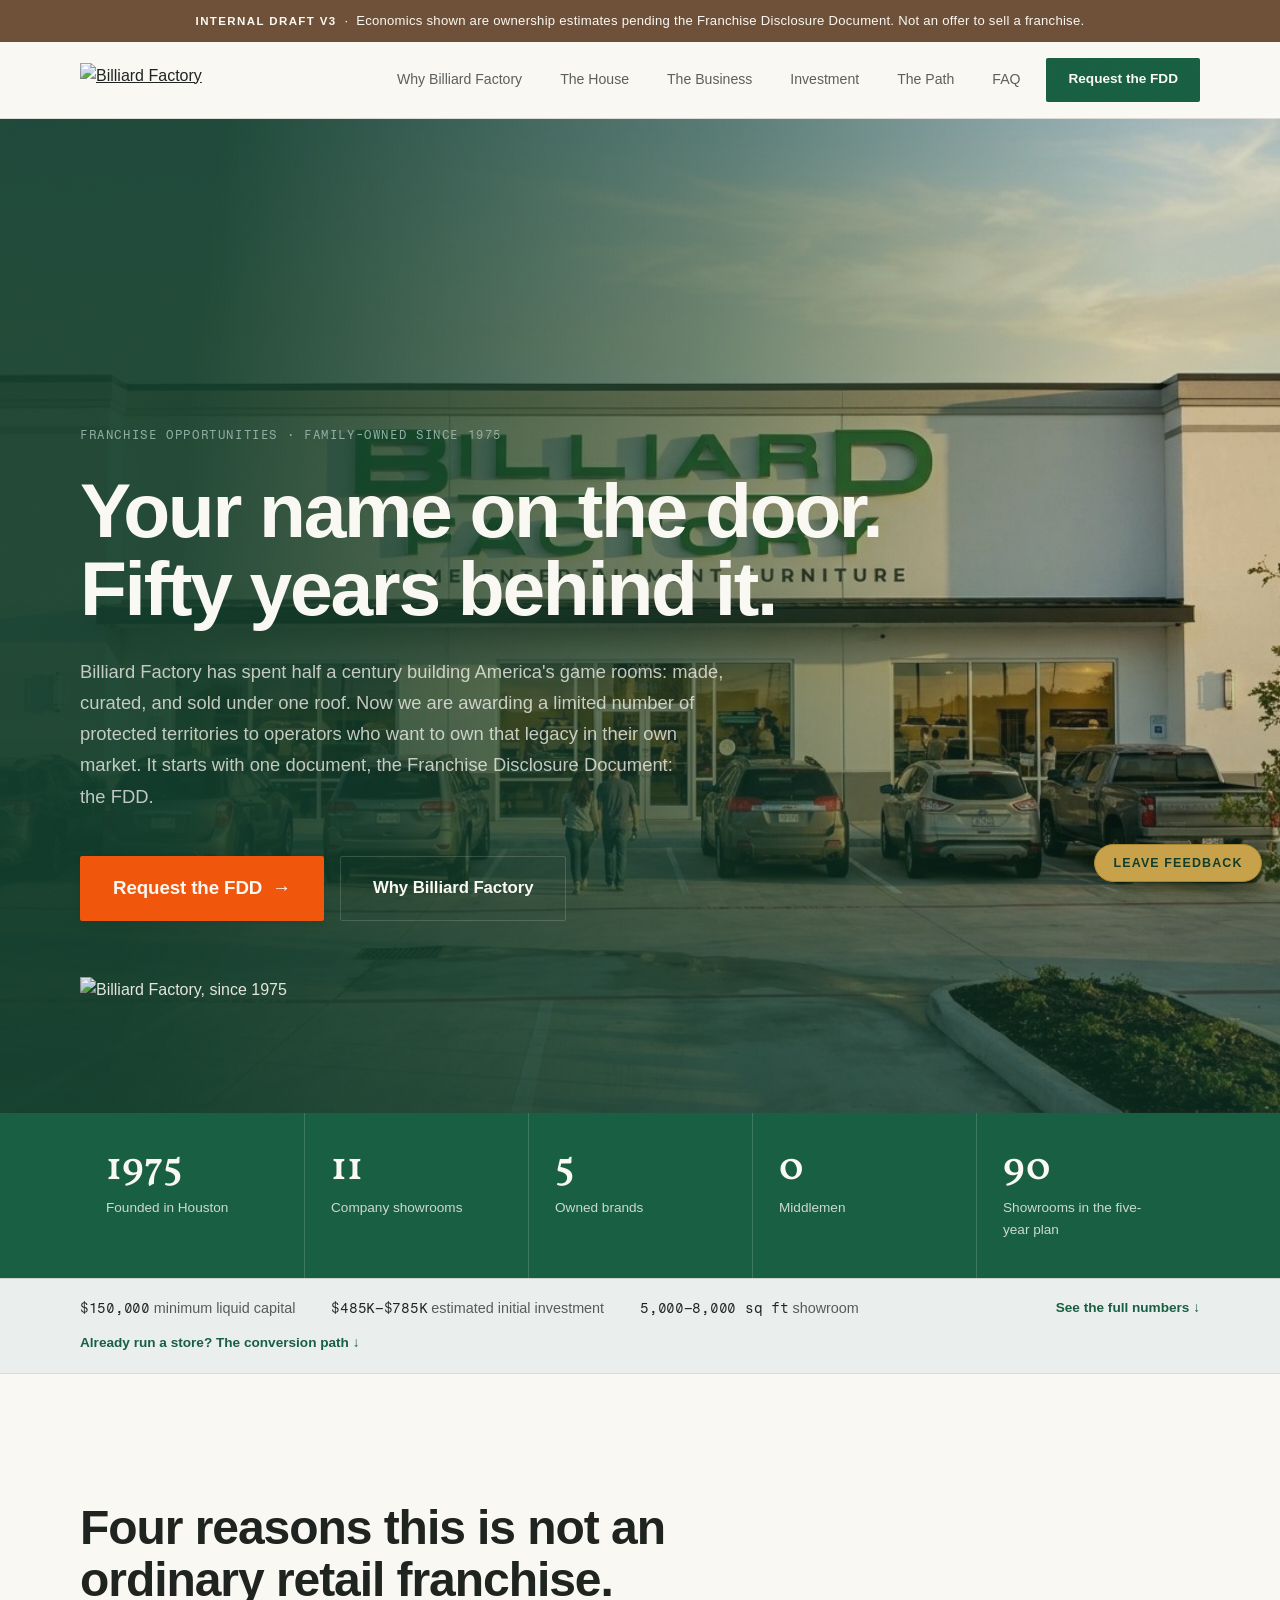
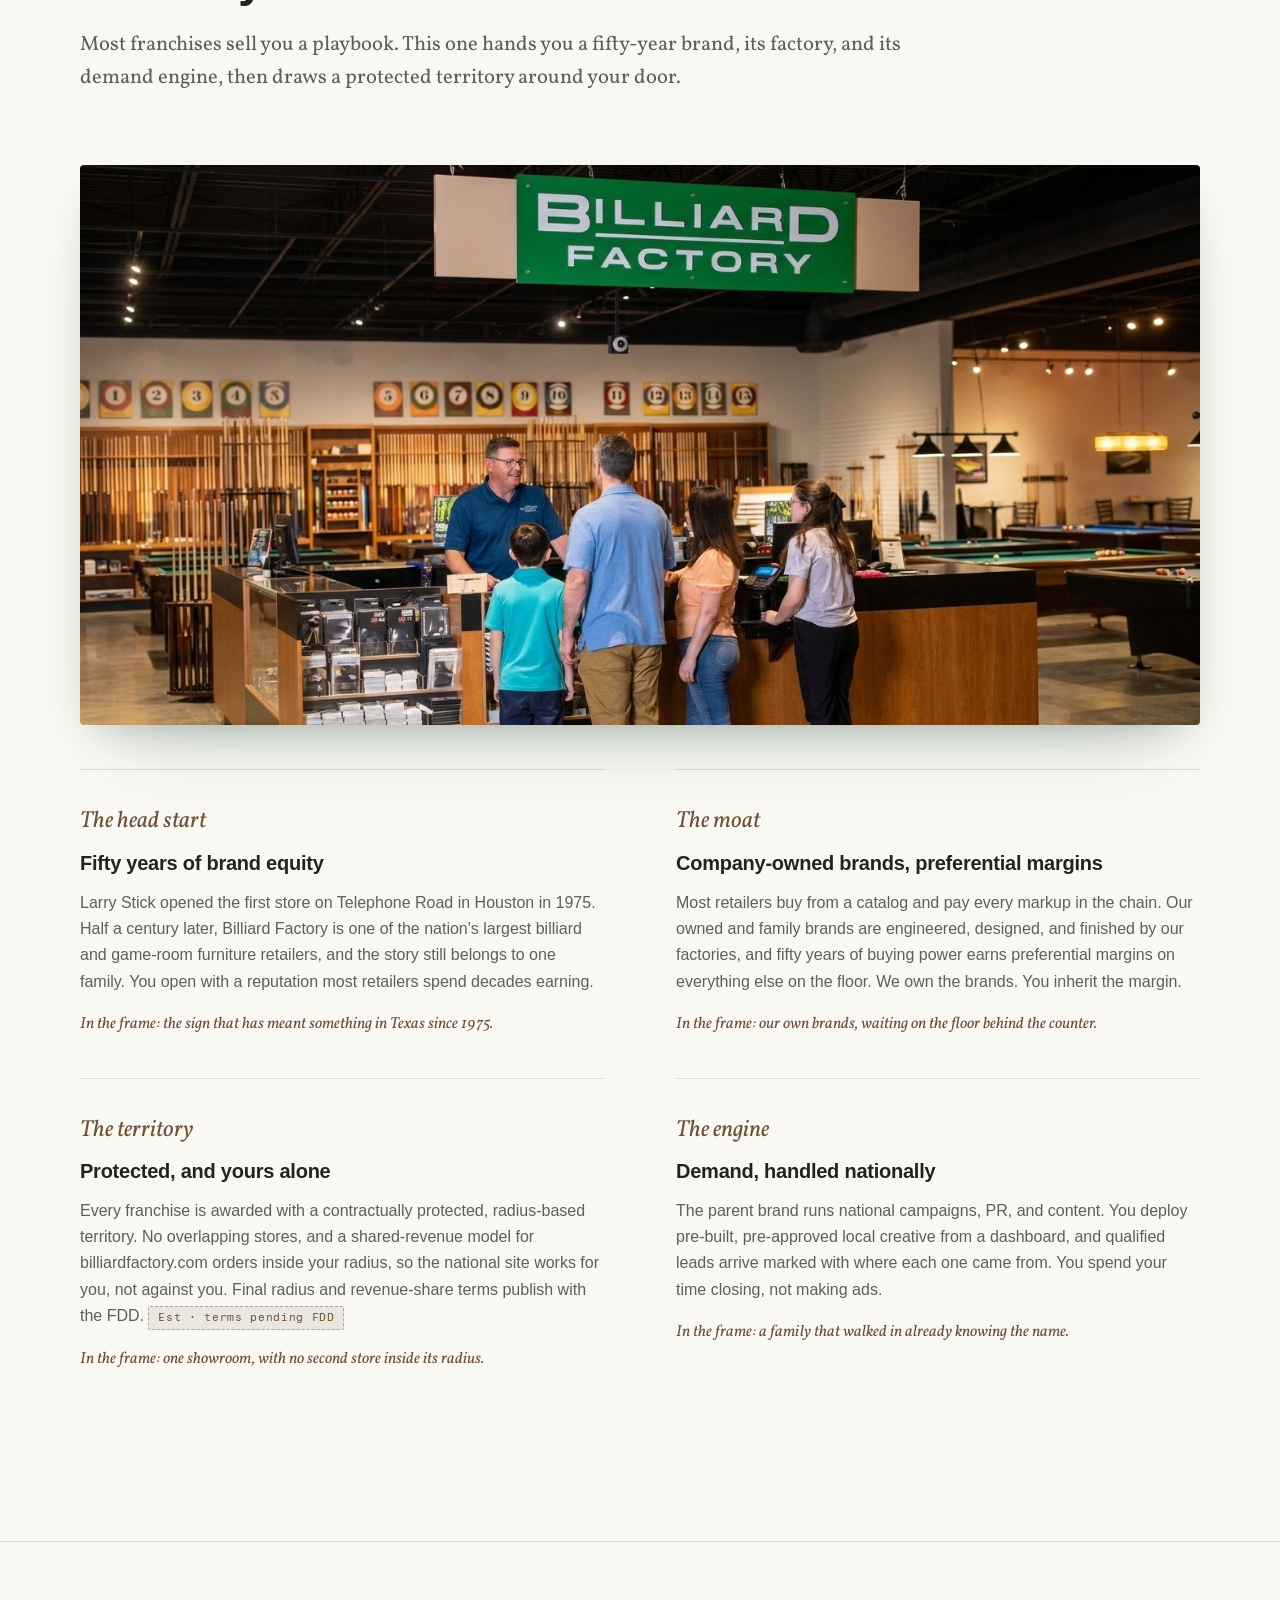
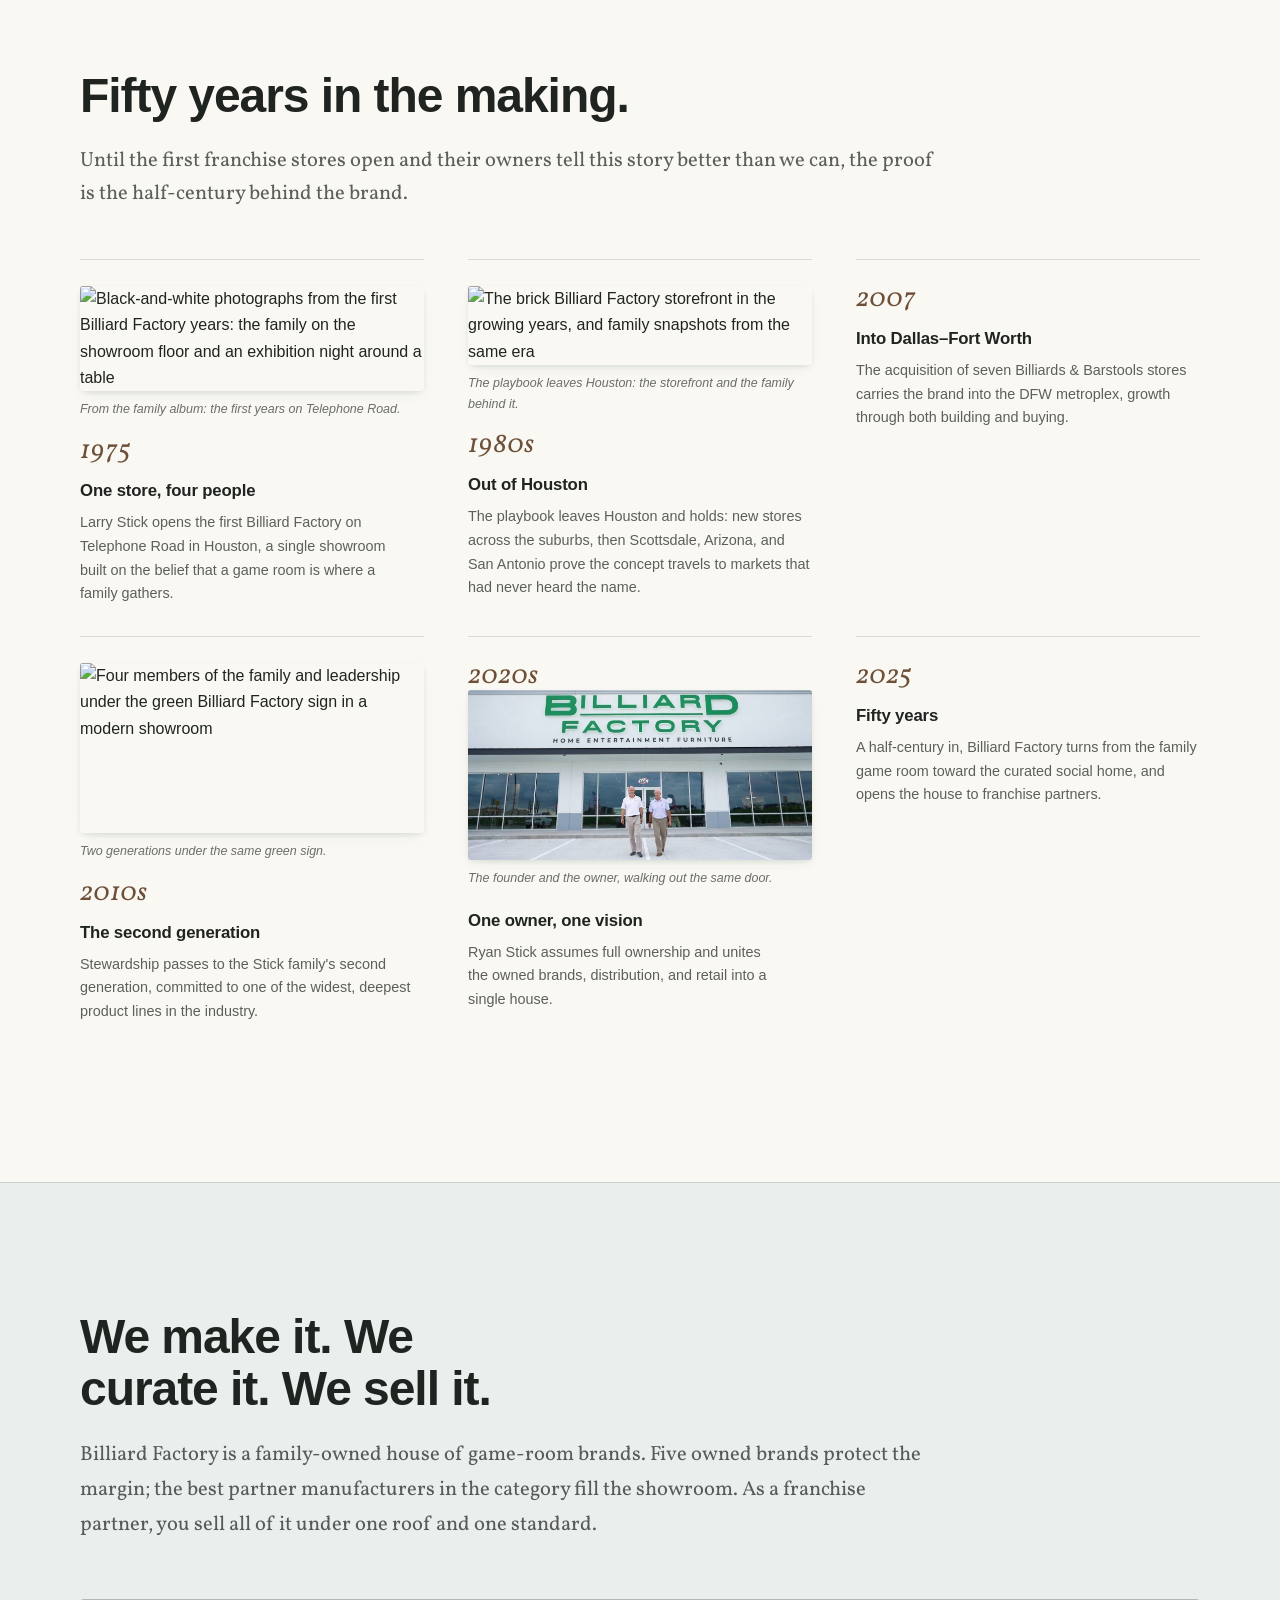
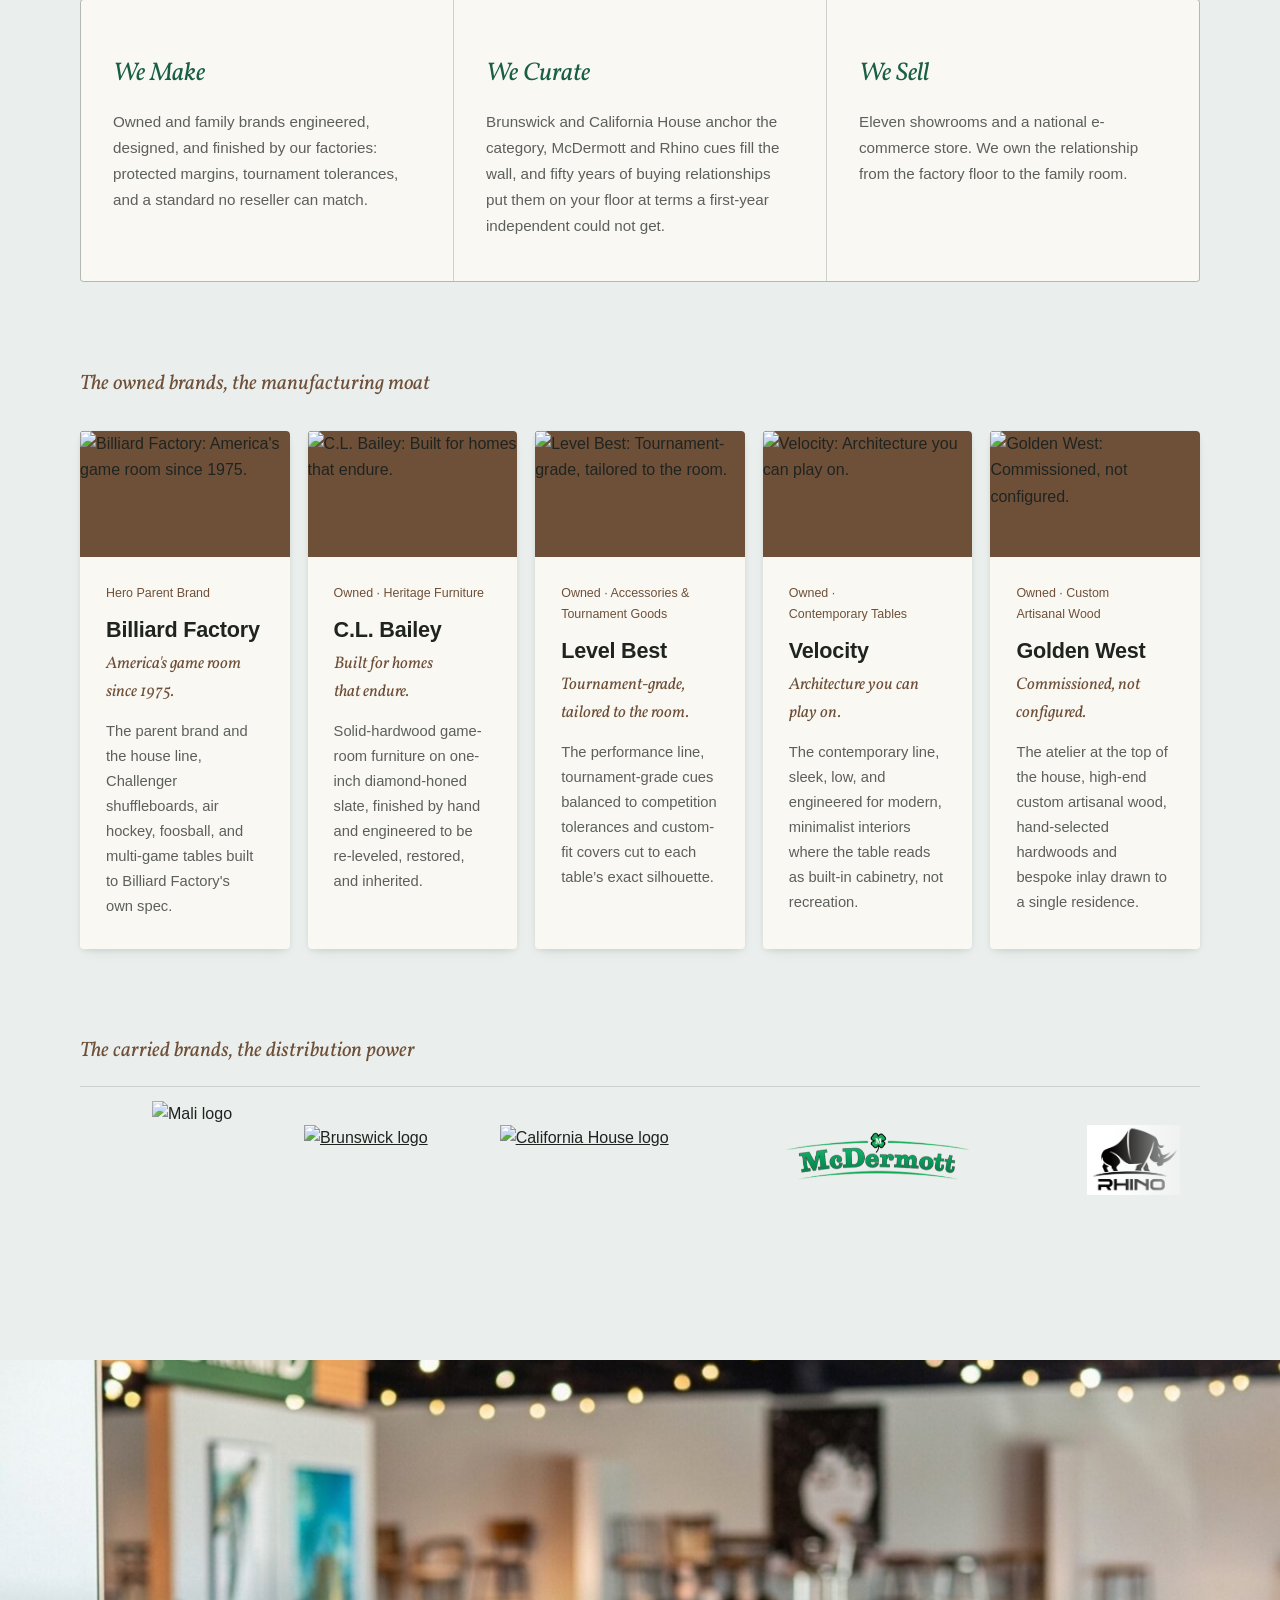
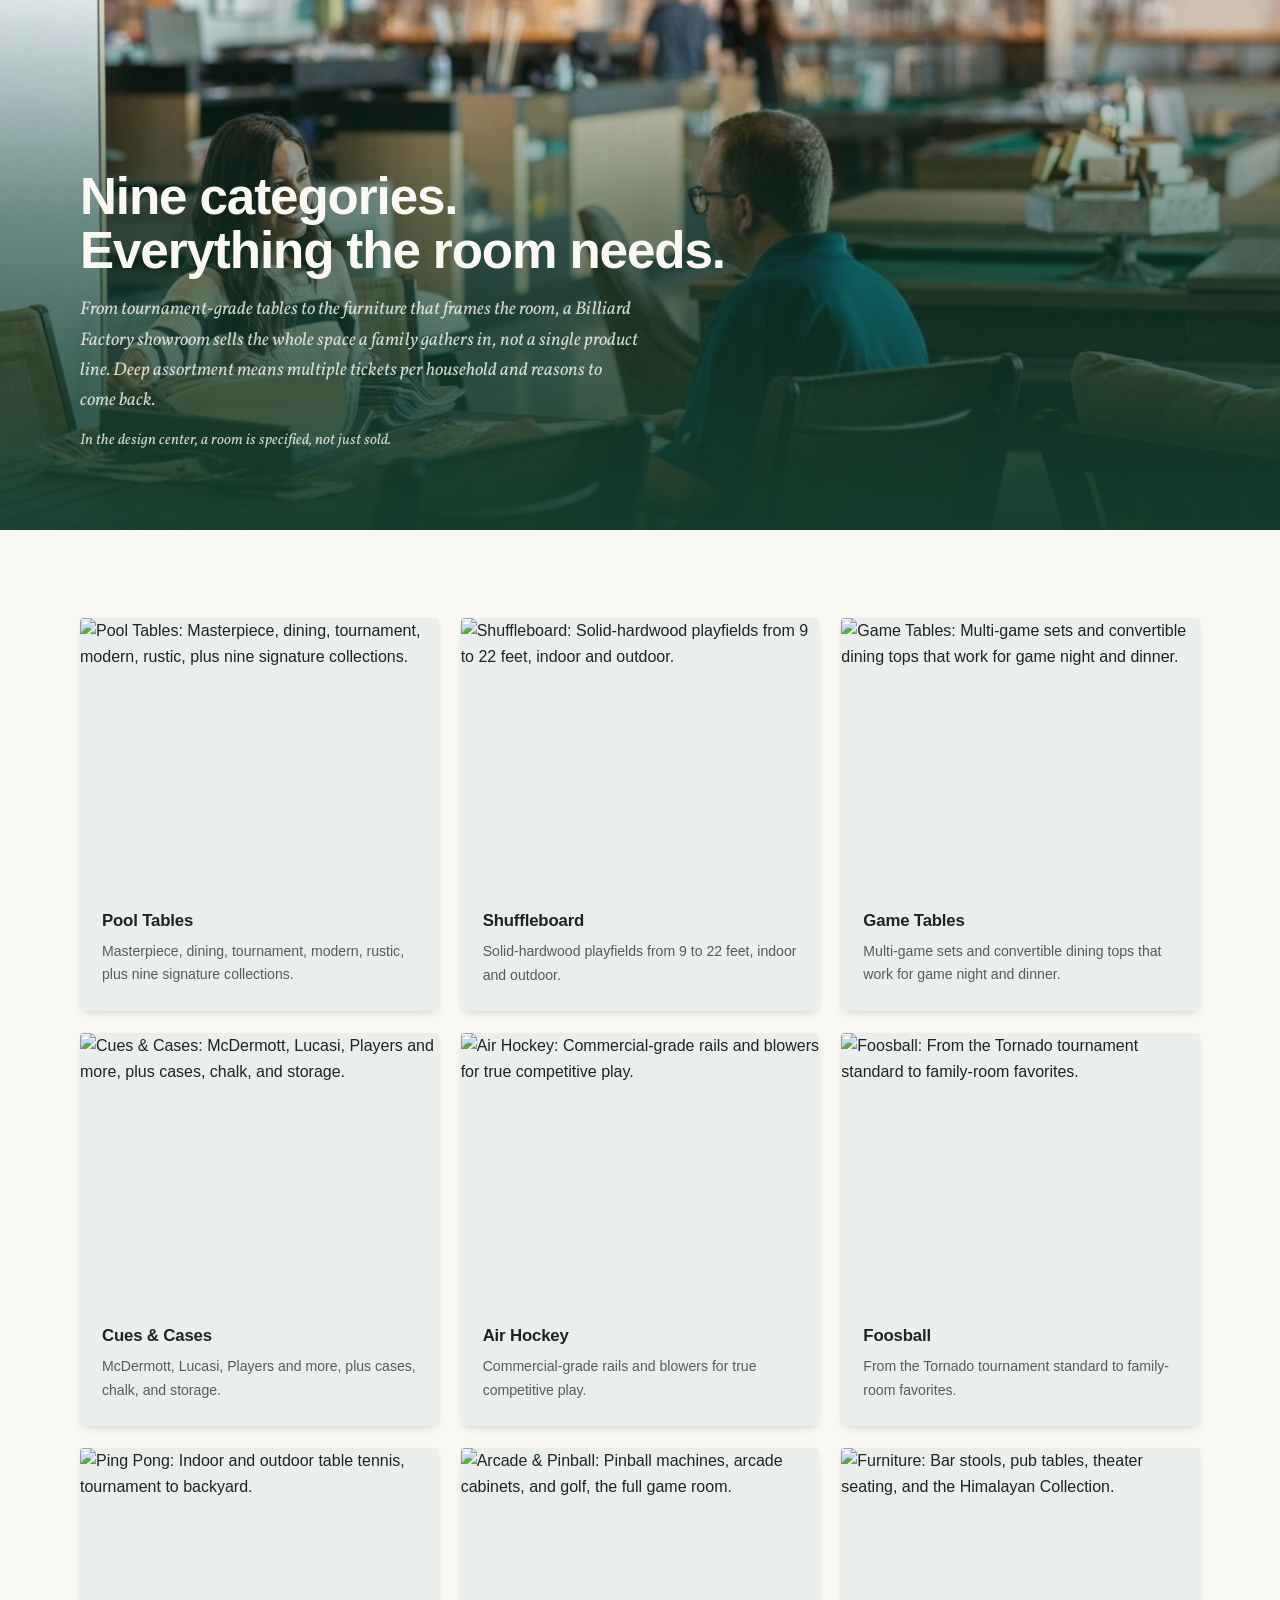
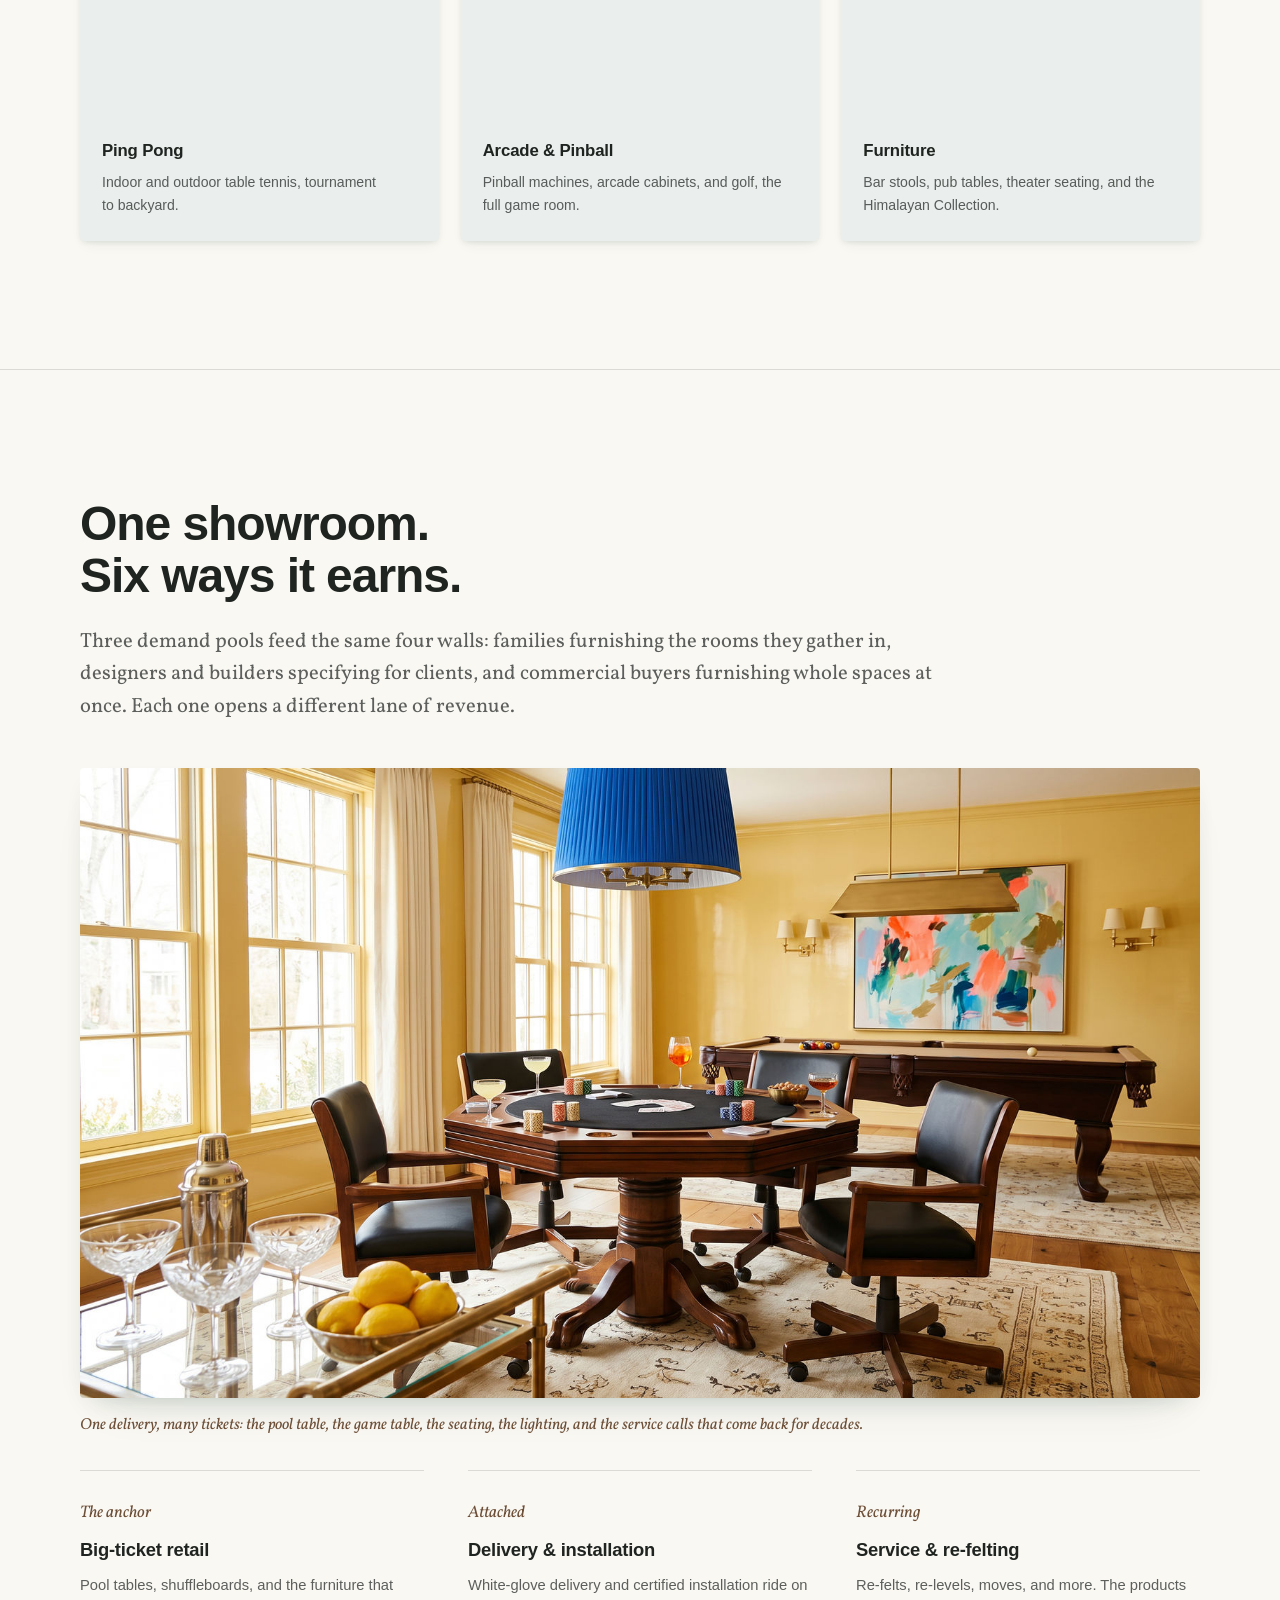
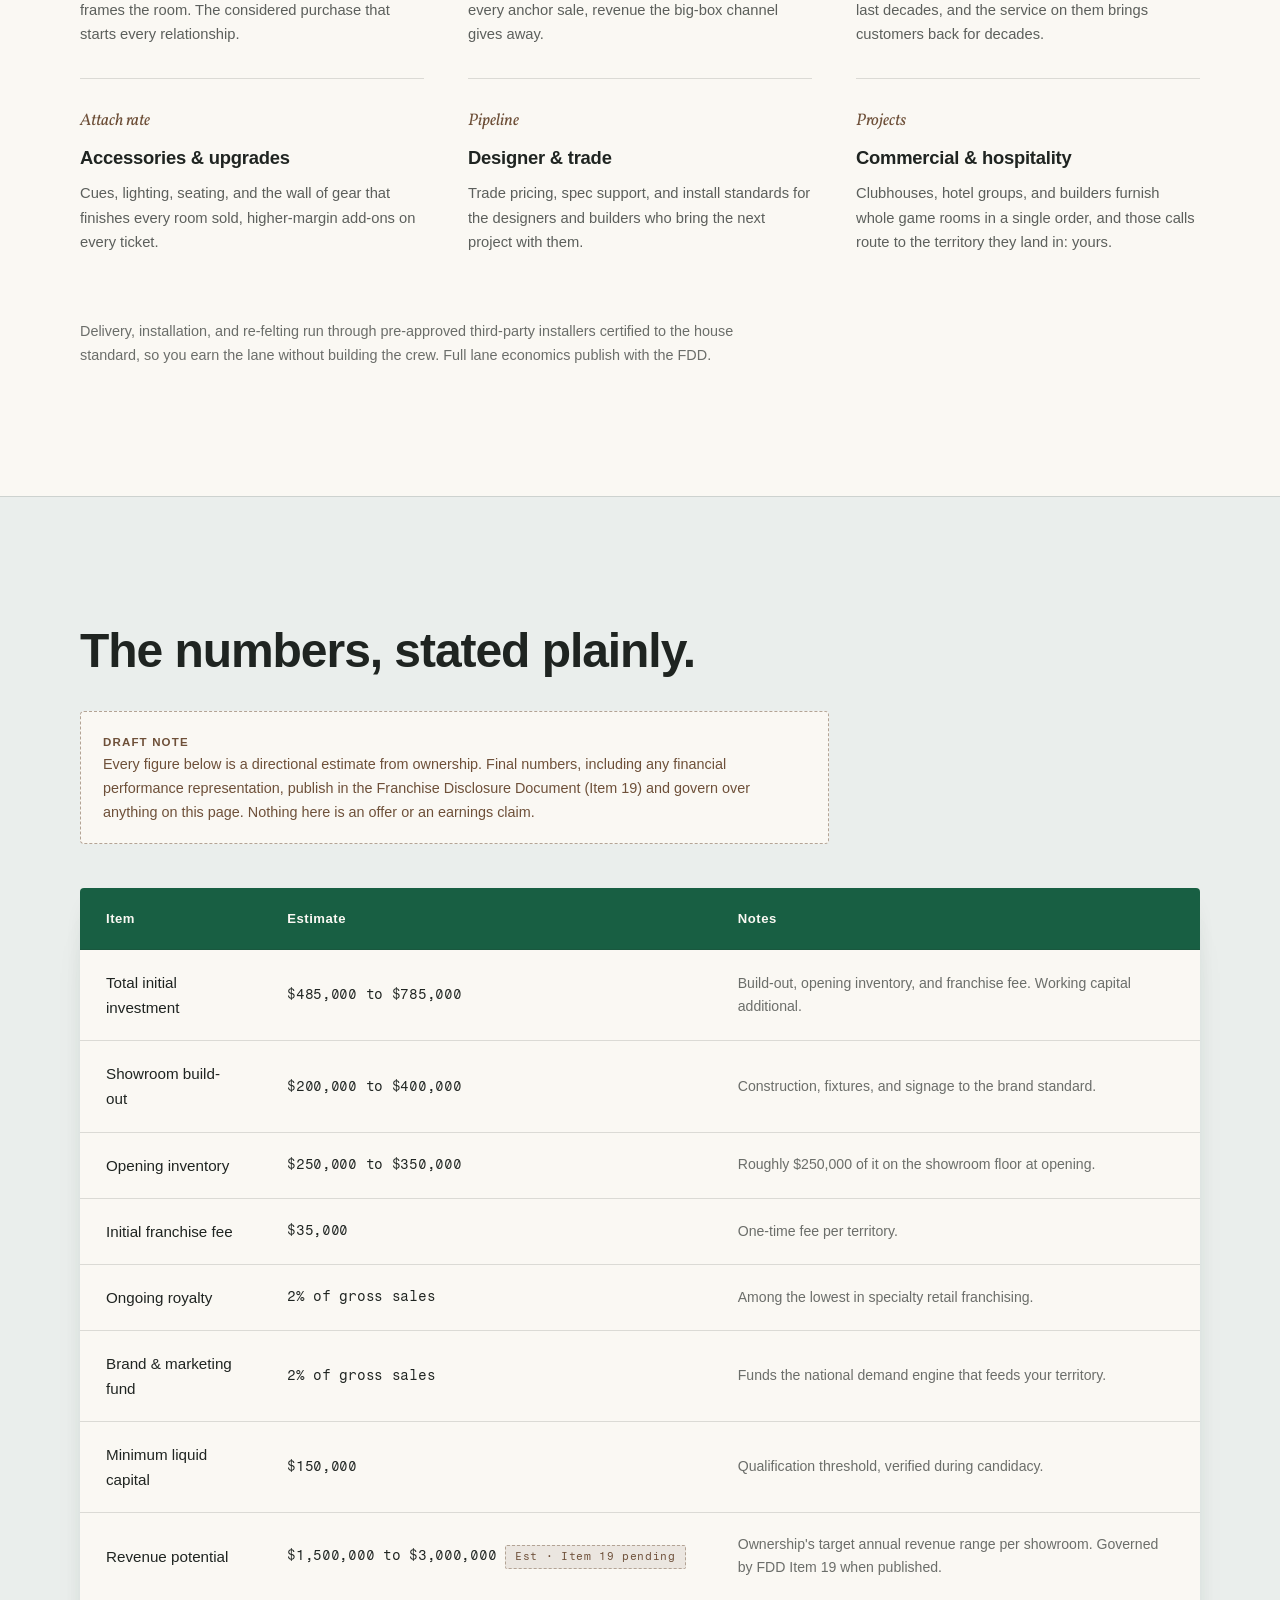
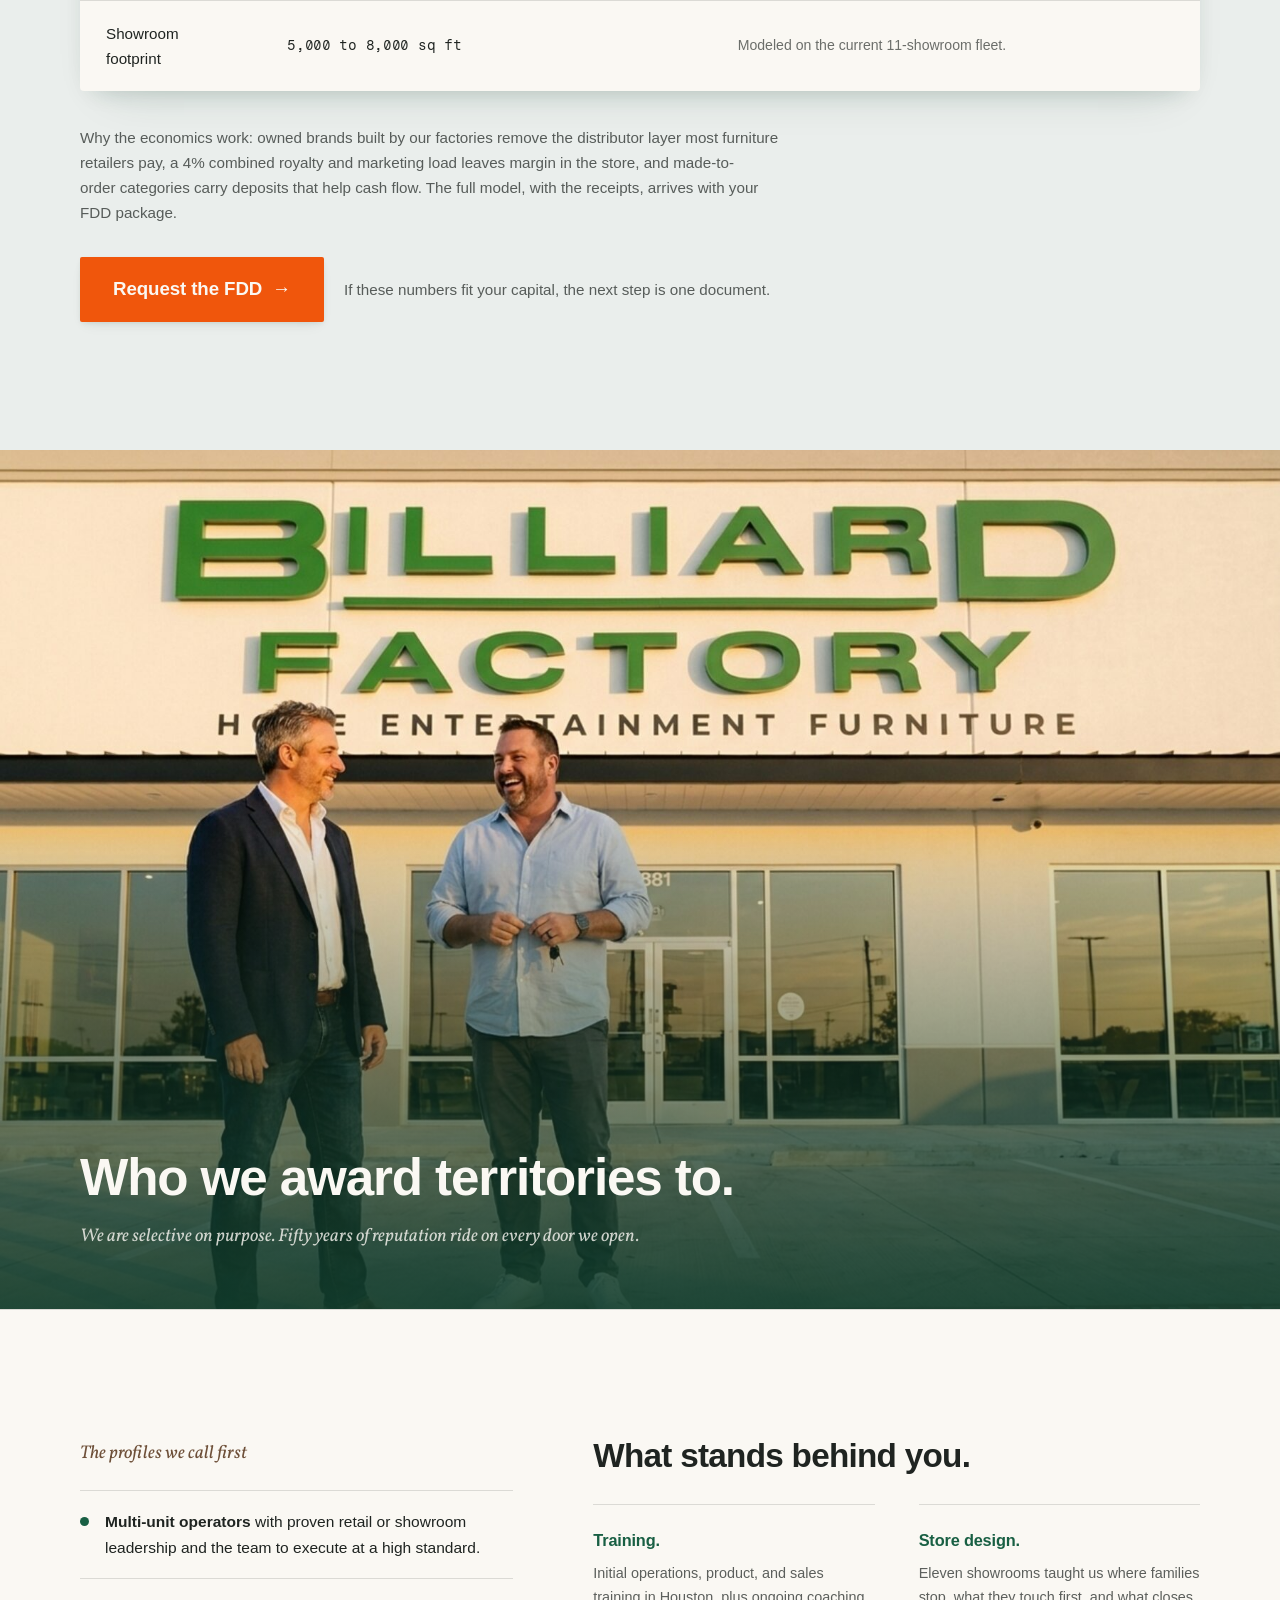
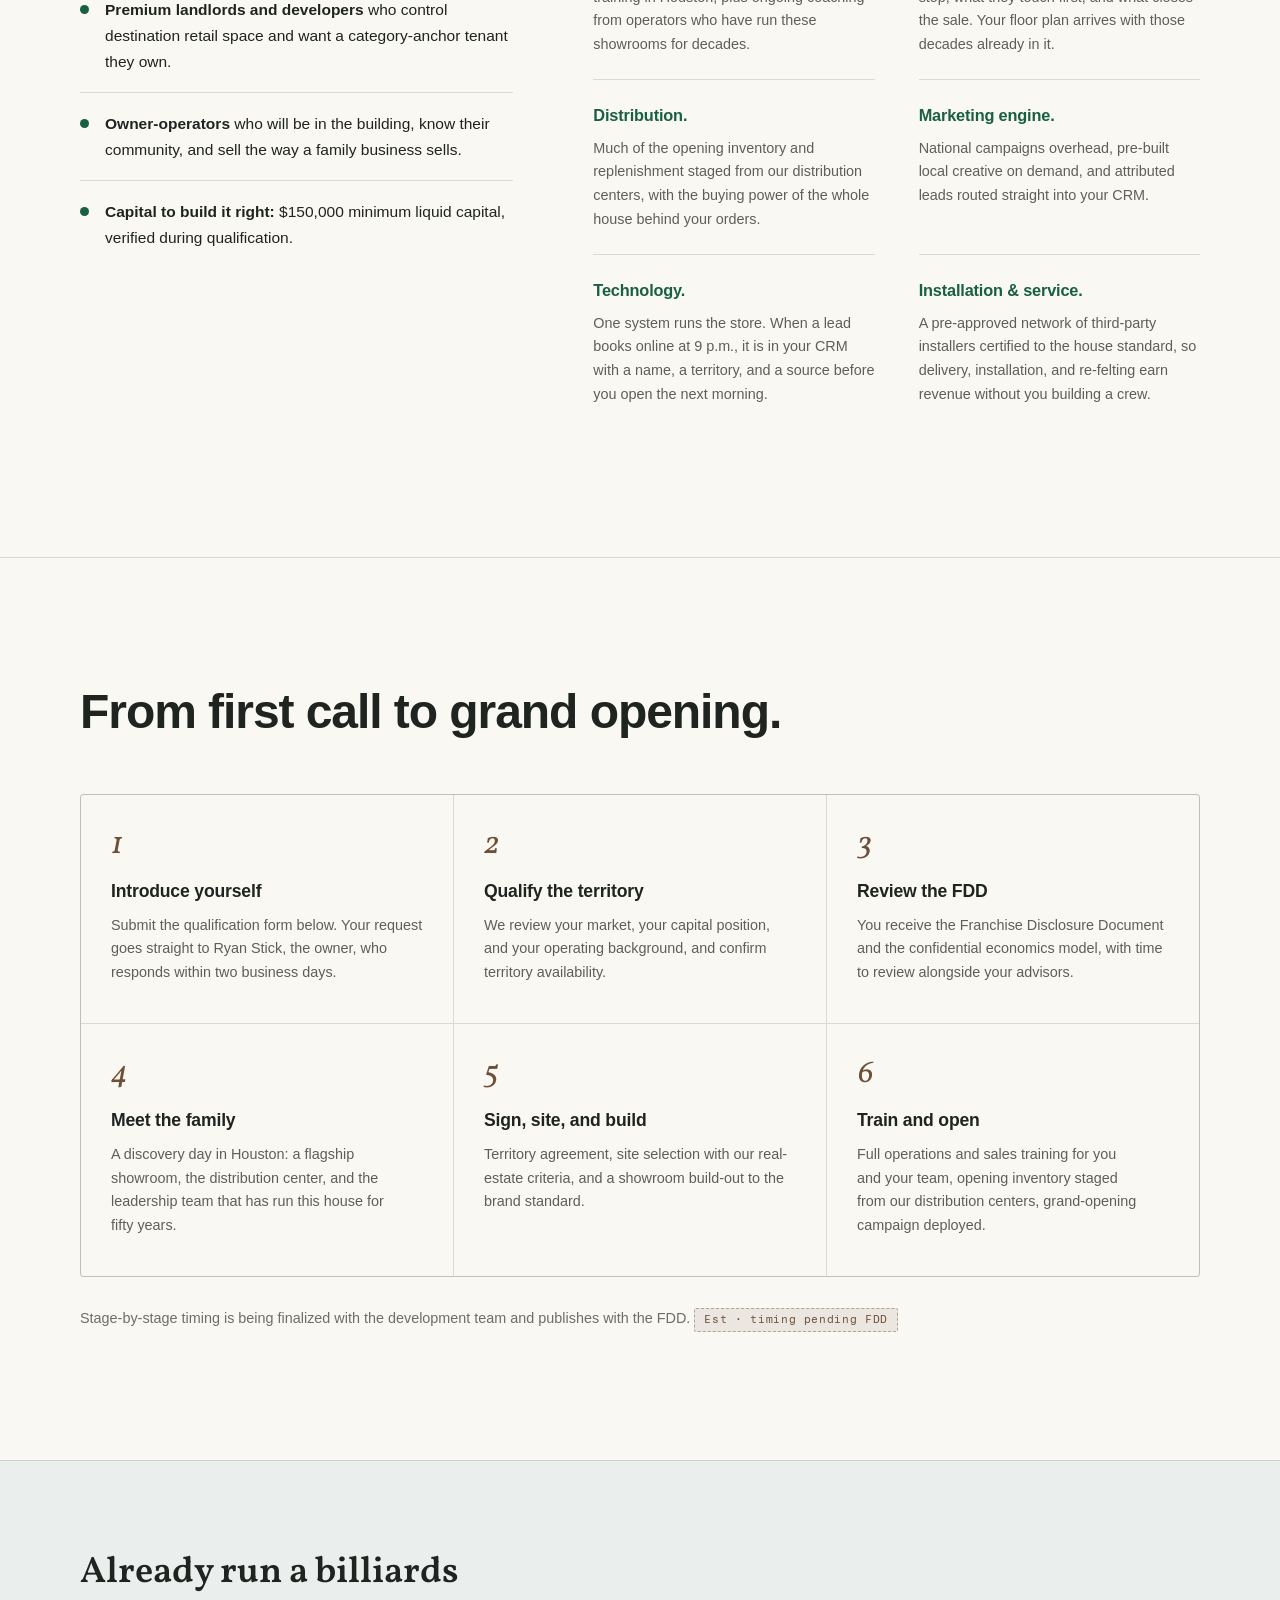
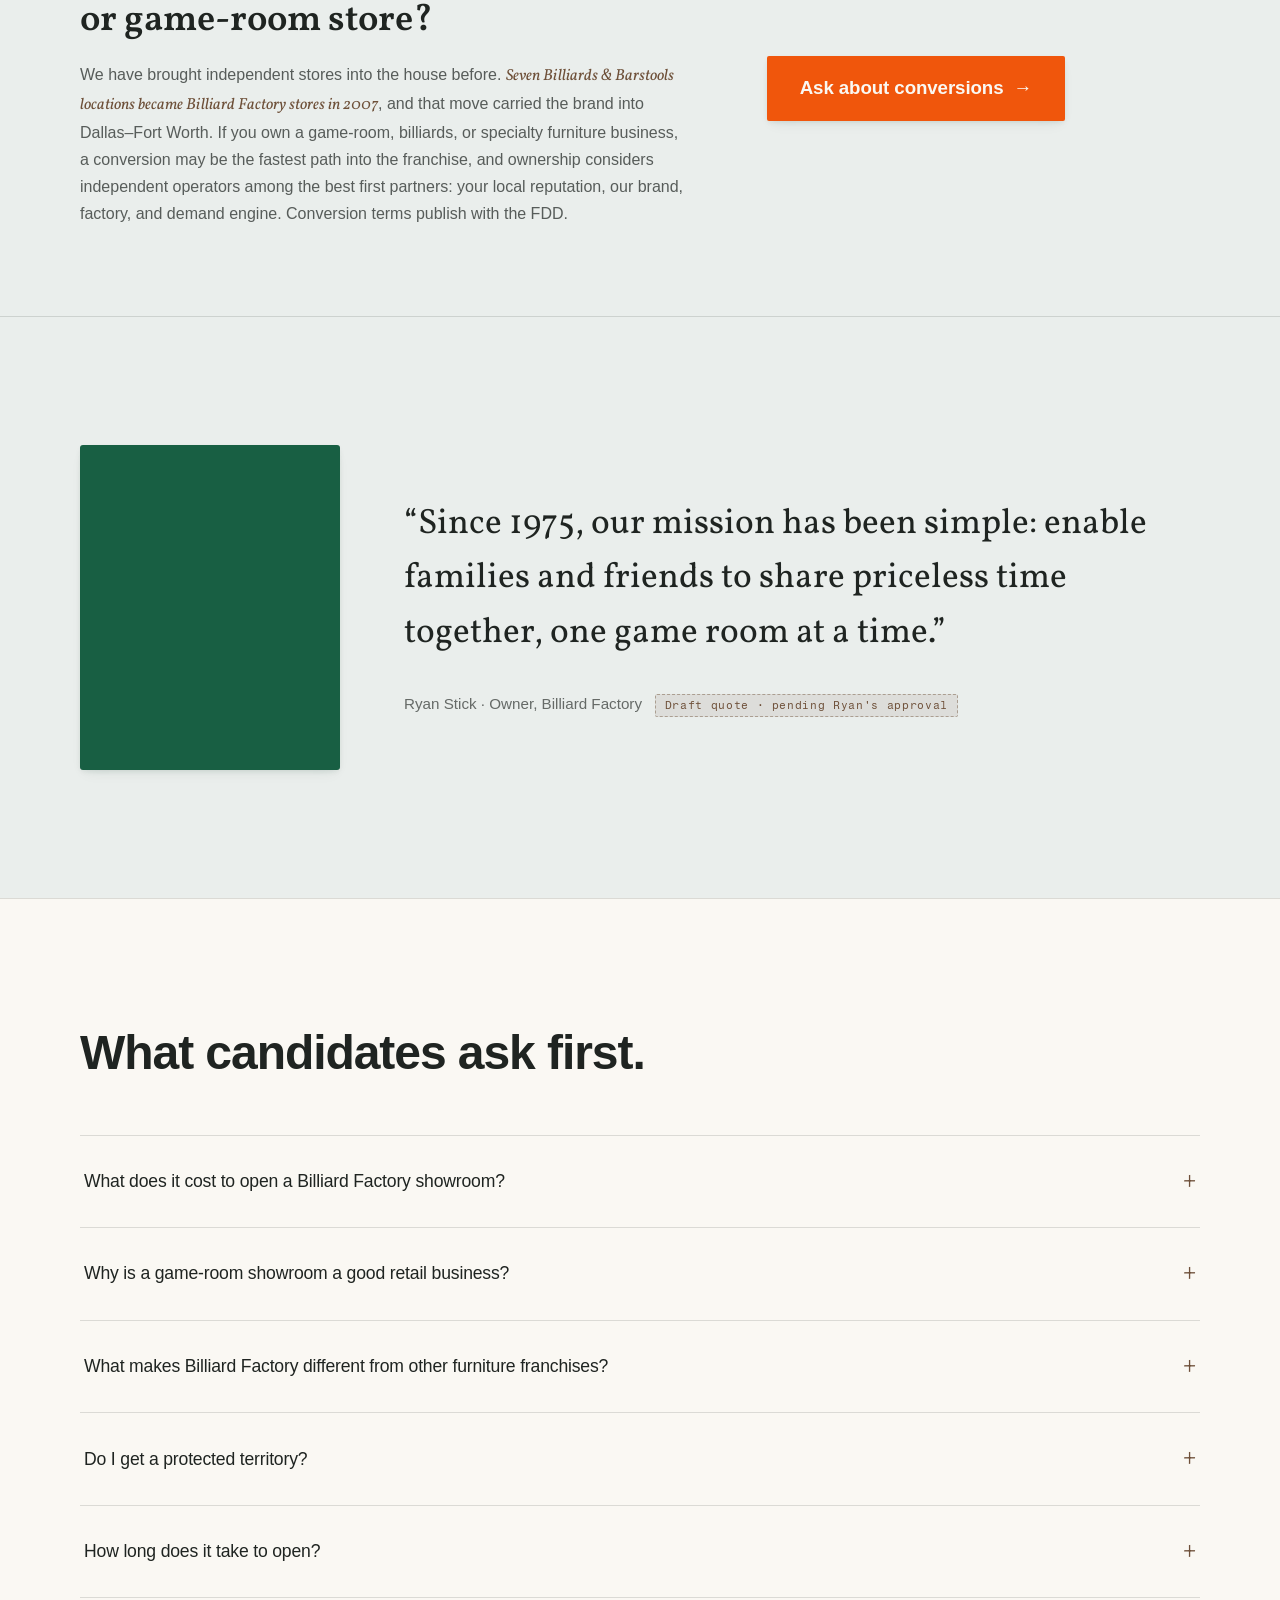
==== commit 0bca1e6a: "fix(franchise): review round 2 — the quick-fix batch (Ryan x5, Mike x5) Jax storefront photo out of " ====
--- a/franchise/index.html
+++ b/franchise/index.html
@@ -414,6 +414,7 @@
 .timeline p{ font-size:.9rem; color:var(--ink-72); }
 .timeline .t-photo{ margin:0 0 18px; }
 .timeline .t-photo img{ width:100%; height:170px; object-fit:cover; border-radius:3px; box-shadow:var(--sh-sm); }
+.timeline .t-photo--full img{ height:auto; object-fit:contain; }
 .timeline .t-photo figcaption{ margin-top:8px; font-size:.78rem; color:var(--ink-65); font-style:italic; }
 
 /* full-bleed image bands · cropped and text-aligned to match the hero */
@@ -652,7 +653,7 @@
     <h2 class="headline" data-rv style="max-width:16em;">Four reasons this is not an ordinary retail franchise.</h2>
     <p class="lede body-copy" data-rv style="color:var(--ink-72); margin-top:24px;">
       Most franchises sell you a playbook. This one hands you a fifty-year brand, its factory,
-      and its demand engine, then protects the ground you build on.
+      and its demand engine, then draws a protected territory around your door.
     </p>
   </div>
   <figure class="why-fig" data-rv>
@@ -681,7 +682,7 @@
       <div class="row" data-rv style="--rv-d:.21s">
         <p class="key">The engine</p>
         <h3>Demand, handled nationally</h3>
-        <p>The parent brand runs national campaigns, PR, and content. You deploy pre-built, pre-approved local creative from a dashboard, and qualified leads arrive with source attribution. You spend your time closing, not making ads.</p>
+        <p>The parent brand runs national campaigns, PR, and content. You deploy pre-built, pre-approved local creative from a dashboard, and qualified leads arrive marked with where each one came from. You spend your time closing, not making ads.</p>
         <p class="evidence">In the frame: a family that walked in already knowing the name.</p>
       </div>
     </div>
@@ -697,12 +698,12 @@
       the proof is the half-century behind the brand.
     </p>
     <div class="timeline">
-      <div class="t" data-rv style="--rv-d:.0s"><figure class="t-photo"><img src="https://ik.imagekit.io/billiardfactory/estoris/images/about-us/about-70_s.jpg?tr=w-800,q-80,f-auto" alt="Black-and-white photographs from the first Billiard Factory years: the family on the showroom floor and an exhibition night around a table" /><figcaption>From the family album: the first years on Telephone Road.</figcaption></figure><p class="yr">1975</p><h3>One store, four people</h3><p>Larry Stick opens the first Billiard Factory on Telephone Road in Houston, a single showroom built on the belief that a game room is where a family gathers.</p></div>
-      <div class="t" data-rv style="--rv-d:.06s"><figure class="t-photo"><img src="https://ik.imagekit.io/billiardfactory/estoris/images/about-us/about-80_s.jpg?tr=w-800,q-80,f-auto" alt="The brick Billiard Factory storefront in the growing years, and family snapshots from the same era" /><figcaption>The playbook leaves Houston: the storefront and the family behind it.</figcaption></figure><p class="yr">1980s</p><h3>Out of Houston</h3><p>The playbook leaves Houston and holds: new stores across the suburbs, then Scottsdale, Arizona, and San Antonio prove the concept travels to markets that had never heard the name.</p></div>
+      <div class="t" data-rv style="--rv-d:.0s"><figure class="t-photo t-photo--full"><img src="https://ik.imagekit.io/billiardfactory/estoris/images/about-us/about-70_s.jpg?tr=w-800,q-80,f-auto" alt="Black-and-white photographs from the first Billiard Factory years: the family on the showroom floor and an exhibition night around a table" /><figcaption>From the family album: the first years on Telephone Road.</figcaption></figure><p class="yr">1975</p><h3>One store, four people</h3><p>Larry Stick opens the first Billiard Factory on Telephone Road in Houston, a single showroom built on the belief that a game room is where a family gathers.</p></div>
+      <div class="t" data-rv style="--rv-d:.06s"><figure class="t-photo t-photo--full"><img src="https://ik.imagekit.io/billiardfactory/estoris/images/about-us/about-80_s.jpg?tr=w-800,q-80,f-auto" alt="The brick Billiard Factory storefront in the growing years, and family snapshots from the same era" /><figcaption>The playbook leaves Houston: the storefront and the family behind it.</figcaption></figure><p class="yr">1980s</p><h3>Out of Houston</h3><p>The playbook leaves Houston and holds: new stores across the suburbs, then Scottsdale, Arizona, and San Antonio prove the concept travels to markets that had never heard the name.</p></div>
       <div class="t" data-rv style="--rv-d:.12s"><p class="yr">2007</p><h3>Into Dallas–Fort Worth</h3><p>The acquisition of seven Billiards &amp; Barstools stores carries the brand into the DFW metroplex, growth through both building and buying.</p></div>
       <div class="t" data-rv style="--rv-d:.0s"><figure class="t-photo"><img src="https://ik.imagekit.io/billiardfactory/estoris/images/about-us/2010.jpg?tr=w-800,q-80,f-auto" alt="Four members of the family and leadership under the green Billiard Factory sign in a modern showroom" /><figcaption>Two generations under the same green sign.</figcaption></figure><p class="yr">2010s</p><h3>The second generation</h3><p>Stewardship passes to the Stick family's second generation, committed to one of the widest, deepest product lines in the industry.</p></div>
       <div class="t" data-rv style="--rv-d:.06s"><p class="yr">2020s</p><figure class="t-photo"><img src="assets/founder-owner.jpg" alt="Two generations of Billiard Factory leadership walking out of a showroom beneath the green Billiard Factory sign" width="1600" height="678" /><figcaption>The founder and the owner, walking out the same door.</figcaption></figure><h3>One owner, one vision</h3><p>Ryan Stick assumes full ownership and unites the owned brands, distribution, and retail into a single house.</p></div>
-      <div class="t" data-rv style="--rv-d:.12s"><figure class="t-photo"><img src="https://ik.imagekit.io/billiardfactory/estoris/images/about-us/florida_3-20150202_171627.jpg?tr=w-800,q-80,f-auto" alt="The classic Billiard Factory sign over a showroom entrance" /><figcaption>The sign that has meant something since 1975.</figcaption></figure><p class="yr">2025</p><h3>Fifty years</h3><p>A half-century in, Billiard Factory turns from the family game room toward the curated social home, and opens the house to franchise partners.</p></div>
+      <div class="t" data-rv style="--rv-d:.12s"><p class="yr">2025</p><h3>Fifty years</h3><p>A half-century in, Billiard Factory turns from the family game room toward the curated social home, and opens the house to franchise partners.</p></div>
     </div>
   </div>
 </section>
@@ -719,7 +720,7 @@
 
     <div class="layers">
       <div class="layer" data-rv style="--rv-d:.0s"><p class="lab">We Make</p><p>Owned and family brands engineered, designed, and finished by our factories: protected margins, tournament tolerances, and a standard no reseller can match.</p></div>
-      <div class="layer" data-rv style="--rv-d:.08s"><p class="lab">We Curate</p><p>Brunswick and California House anchor the category, and fifty years of buying relationships put them on your floor at terms a first-year independent could not get.</p></div>
+      <div class="layer" data-rv style="--rv-d:.08s"><p class="lab">We Curate</p><p>Brunswick and California House anchor the category, McDermott and Rhino cues fill the wall, and fifty years of buying relationships put them on your floor at terms a first-year independent could not get.</p></div>
       <div class="layer" data-rv style="--rv-d:.16s"><p class="lab">We Sell</p><p>Eleven showrooms and a national e-commerce store. We own the relationship from the factory floor to the family room.</p></div>
     </div>
 
@@ -825,6 +826,12 @@
           <a class="bf-brand-strip__item" href="https://billiardfactory.com/california-house-pool-tables" aria-label="California House">
             <img class="bf-brand-strip__logo bf-brand-strip__logo--sm" src="https://ik.imagekit.io/billiardfactory/estoris/images/home_page_logo/CH_logo_2019_header_oQ-WyIc5J.png?tr=h-360" alt="California House logo" />
           </a>
+          <span class="bf-brand-strip__item">
+            <img class="bf-brand-strip__logo bf-brand-strip__logo--sm" src="assets/logo-mcdermott.png" alt="McDermott logo" />
+          </span>
+          <span class="bf-brand-strip__item">
+            <img class="bf-brand-strip__logo bf-brand-strip__logo--sm" src="assets/logo-rhino.png" alt="Rhino logo" />
+          </span>
           <!-- ===== DUPLICATE SET (aria-hidden - makes the loop smooth) ===== -->
           <span class="bf-brand-strip__item" aria-hidden="true"><!-- Mali - link coming soon -->
             <img class="bf-brand-strip__logo bf-brand-strip__logo--boost" src="https://ik.imagekit.io/billiardfactory/estoris/images/home_page_logo/malilogo_05Q2o0XiUl.png?tr=h-360" alt="" />
@@ -835,6 +842,12 @@
           <a class="bf-brand-strip__item" href="https://billiardfactory.com/california-house-pool-tables" aria-hidden="true" tabindex="-1">
             <img class="bf-brand-strip__logo bf-brand-strip__logo--sm" src="https://ik.imagekit.io/billiardfactory/estoris/images/home_page_logo/CH_logo_2019_header_oQ-WyIc5J.png?tr=h-360" alt="" />
           </a>
+          <span class="bf-brand-strip__item" aria-hidden="true">
+            <img class="bf-brand-strip__logo bf-brand-strip__logo--sm" src="assets/logo-mcdermott.png" alt="" />
+          </span>
+          <span class="bf-brand-strip__item" aria-hidden="true">
+            <img class="bf-brand-strip__logo bf-brand-strip__logo--sm" src="assets/logo-rhino.png" alt="" />
+          </span>
         </div>
       </div>
       <script>
@@ -923,7 +936,7 @@
       <div class="lane" data-rv style="--rv-d:.12s">
         <p class="tag">Recurring</p>
         <h3>Service &amp; re-felting</h3>
-        <p>Re-felts, re-levels, moves, and restorations. The products last decades, and the service on them brings customers back for decades.</p>
+        <p>Re-felts, re-levels, moves, and more. The products last decades, and the service on them brings customers back for decades.</p>
       </div>
       <div class="lane" data-rv style="--rv-d:.0s">
         <p class="tag">Attach rate</p>
@@ -946,10 +959,6 @@
       certified to the house standard, so you earn the lane without building the crew.
       Full lane economics publish with the FDD.
     </p>
-    <figure class="territory-fig" data-rv style="margin-top:44px;">
-      <div class="frame"><img src="assets/delivery-driveway.jpg" alt="A Billiard Factory delivery truck parked in a family's driveway on a sunny day, the Made in USA Collection graphics on its side and an American flag by the lawn" width="1600" height="1200" /></div>
-      <figcaption>The last mile is ours too: Billiard Factory trucks and certified installers deliver from our distribution centers to driveways coast to coast, tracked from the order to the felt.</figcaption>
-    </figure>
   </div>
 </section>
 
@@ -1022,7 +1031,7 @@
         <div class="support">
           <div class="it" data-rv><h3><span class="sig">Training.</span></h3><p>Initial operations, product, and sales training in Houston, plus ongoing coaching from operators who have run these showrooms for decades.</p></div>
           <div class="it" data-rv><h3><span class="sig">Store design.</span></h3><p>Eleven showrooms taught us where families stop, what they touch first, and what closes the sale. Your floor plan arrives with those decades already in it.</p></div>
-          <div class="it" data-rv><h3><span class="sig">Distribution.</span></h3><p>Opening inventory and replenishment staged from our own distribution centers, with the buying power of the whole house behind your orders.</p></div>
+          <div class="it" data-rv><h3><span class="sig">Distribution.</span></h3><p>Much of the opening inventory and replenishment staged from our distribution centers, with the buying power of the whole house behind your orders.</p></div>
           <div class="it" data-rv><h3><span class="sig">Marketing engine.</span></h3><p>National campaigns overhead, pre-built local creative on demand, and attributed leads routed straight into your CRM.</p></div>
           <div class="it" data-rv><h3><span class="sig">Technology.</span></h3><p>One system runs the store. When a lead books online at 9 p.m., it is in your CRM with a name, a territory, and a source before you open the next morning.</p></div>
           <div class="it" data-rv><h3><span class="sig">Installation &amp; service.</span></h3><p>A pre-approved network of third-party installers certified to the house standard, so delivery, installation, and re-felting earn revenue without you building a crew.</p></div>
@@ -1158,7 +1167,7 @@
       <div>
         <h2 class="headline" data-rv>Request the Franchise Disclosure Document.</h2>
         <p data-rv style="margin-top:22px; color:var(--ink-72); max-width:34em;">
-          We are building toward 90 franchised showrooms over the next five years, awarded
+          We strive to award 90 franchised showrooms over the next five years,
           market by market. Tell us who you are and where you want to build; your request goes
           straight to Ryan Stick, the owner, who responds within two business days.
         </p>
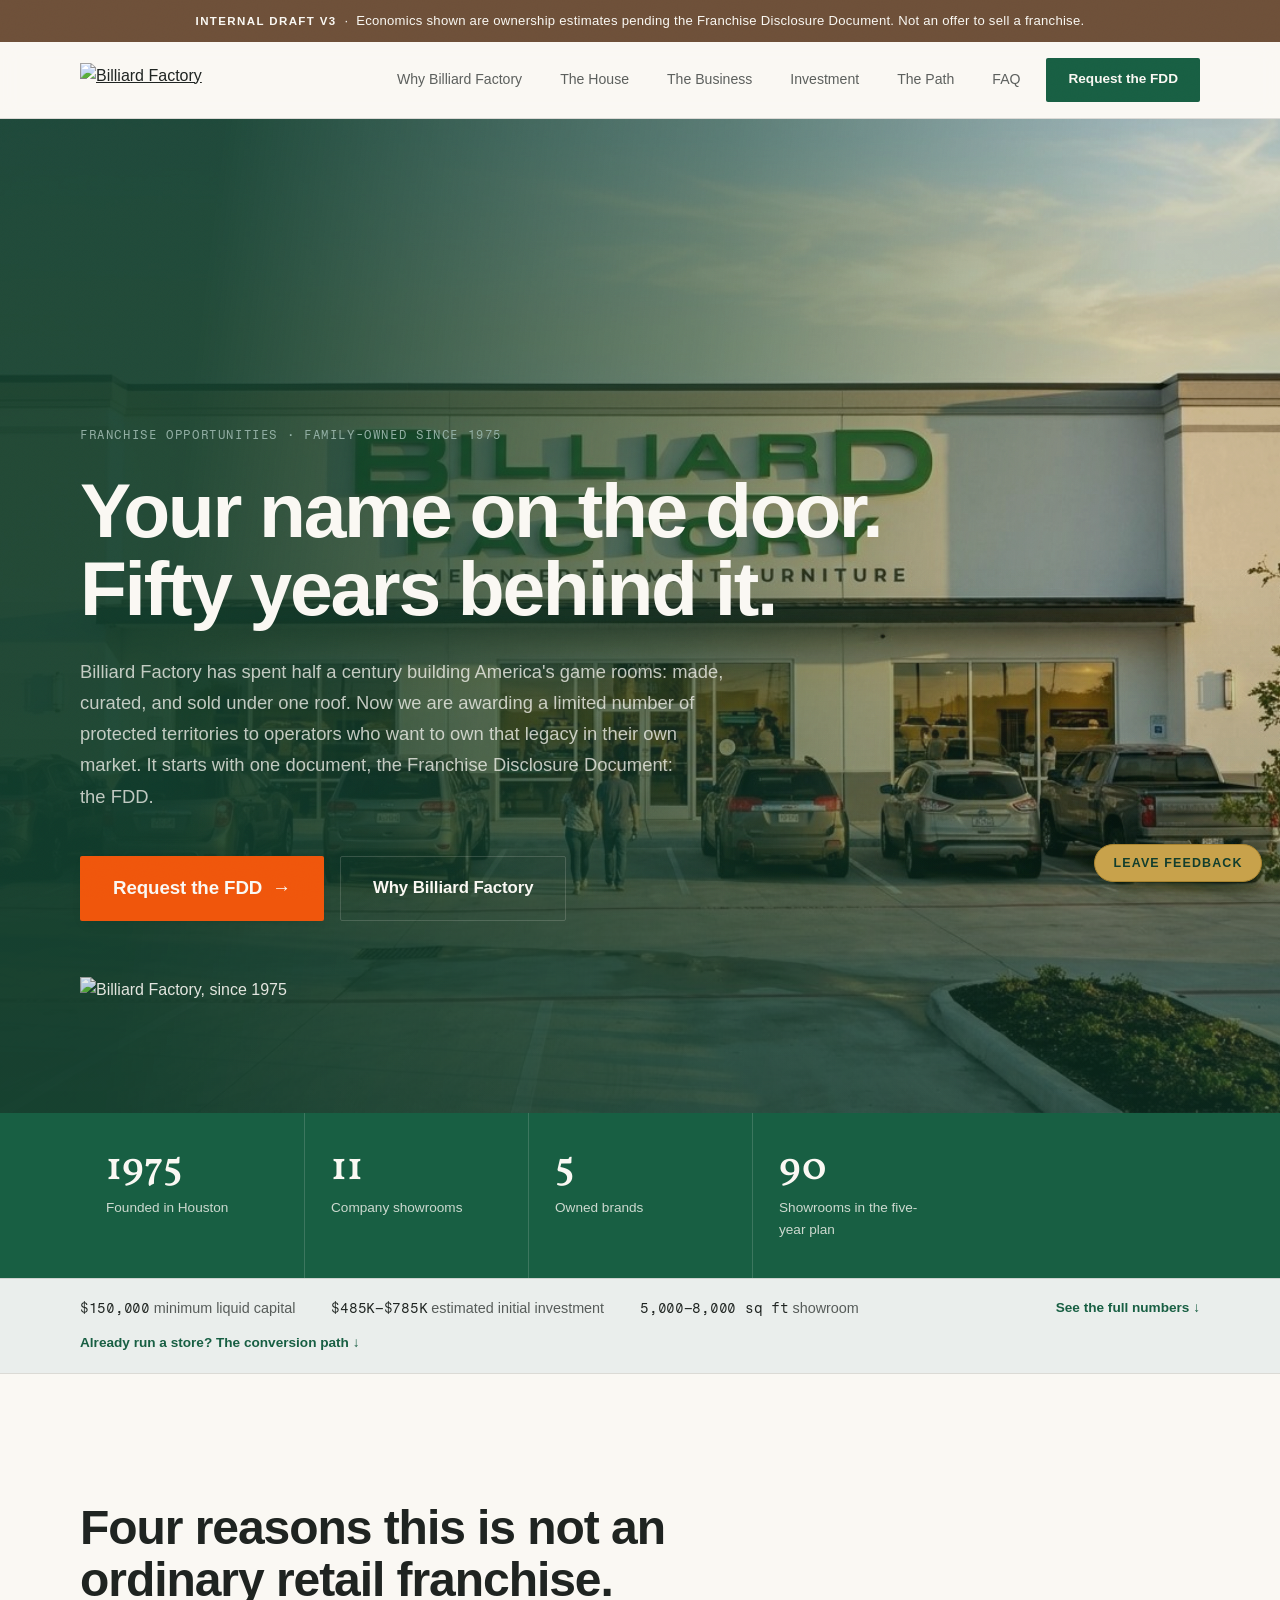
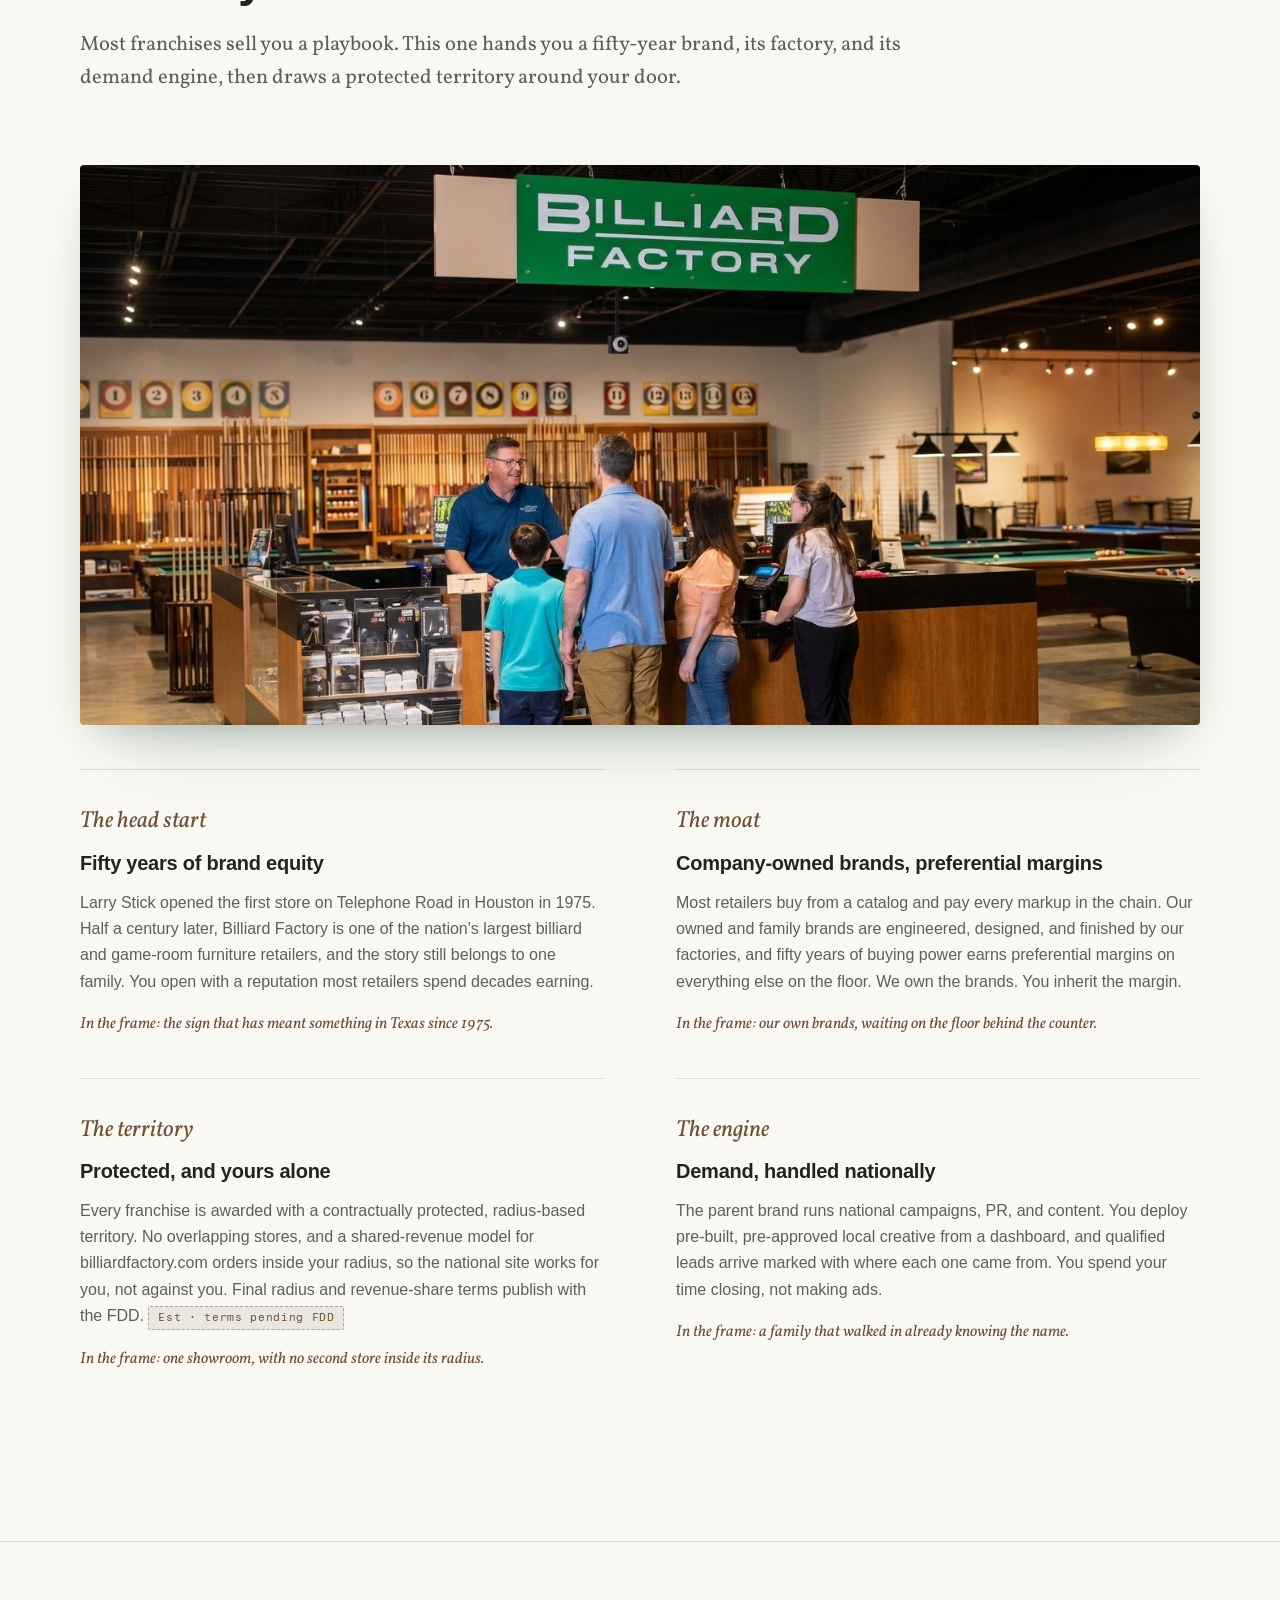
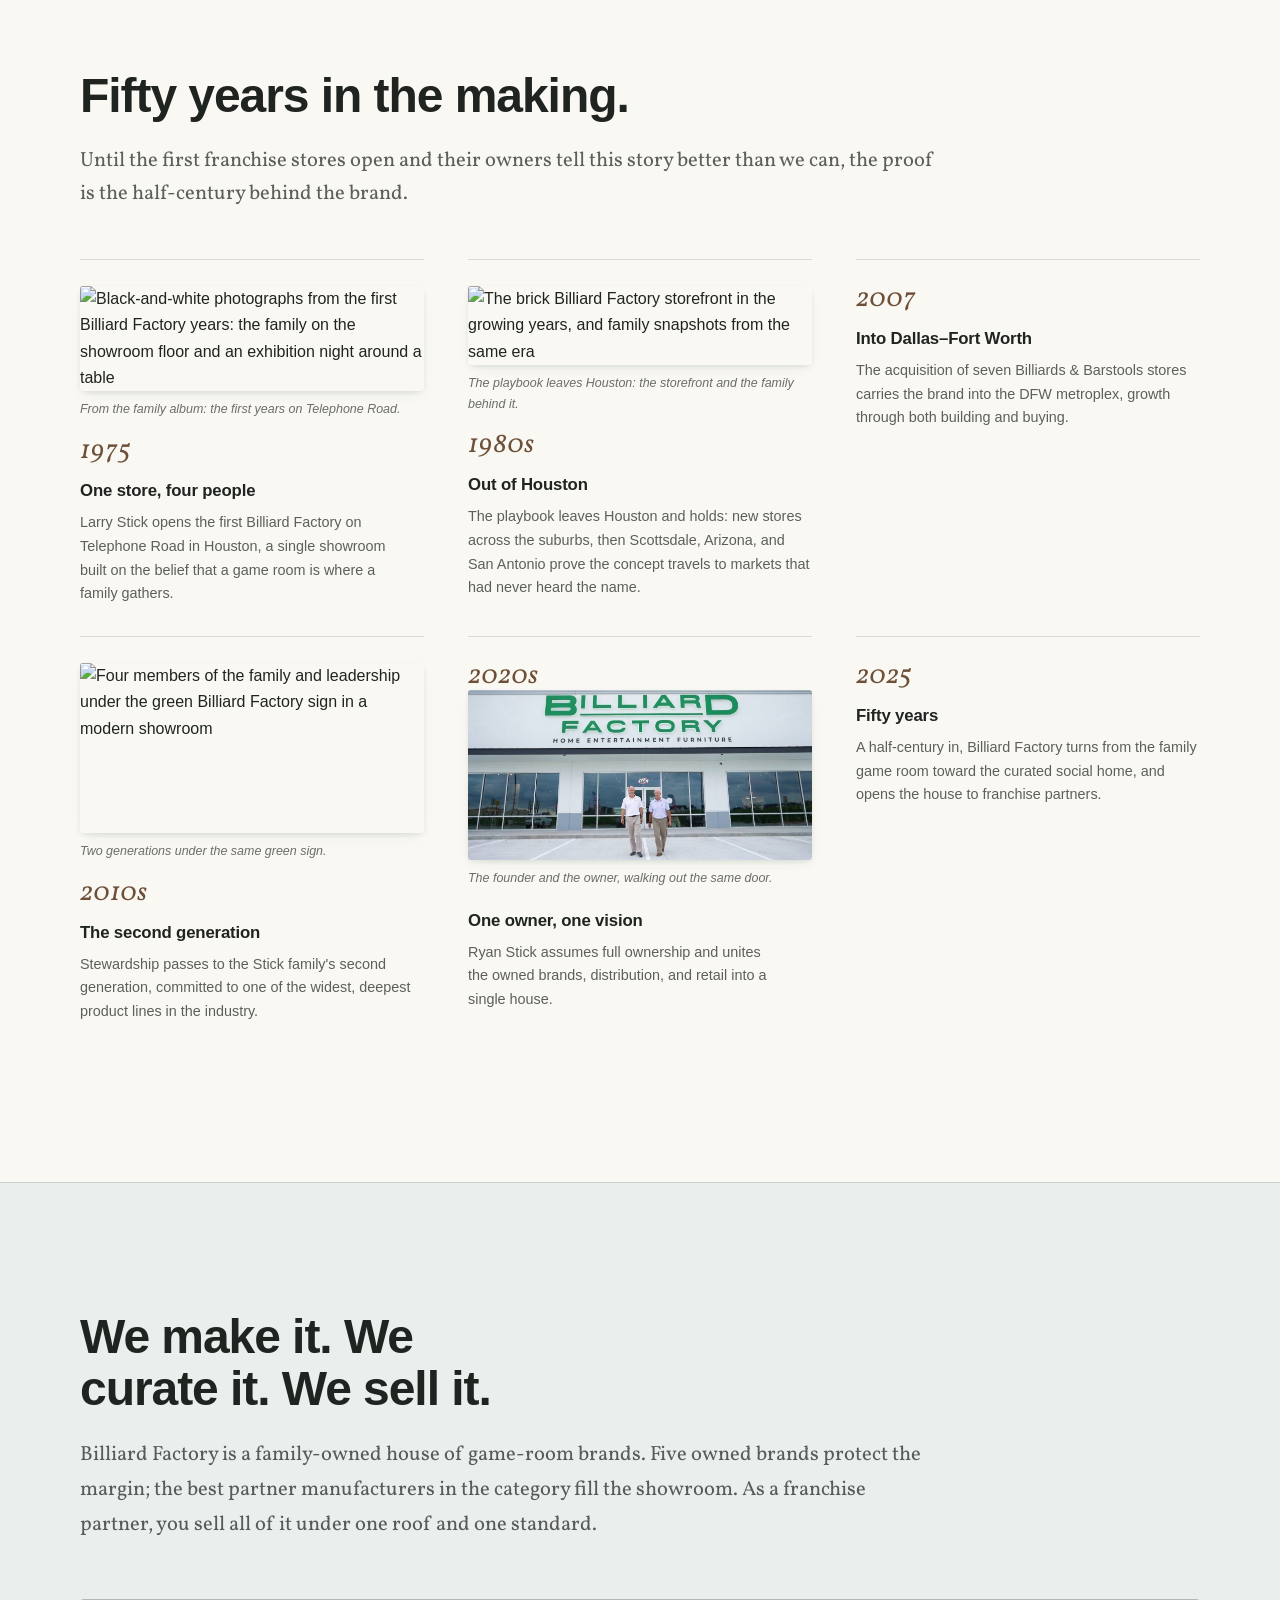
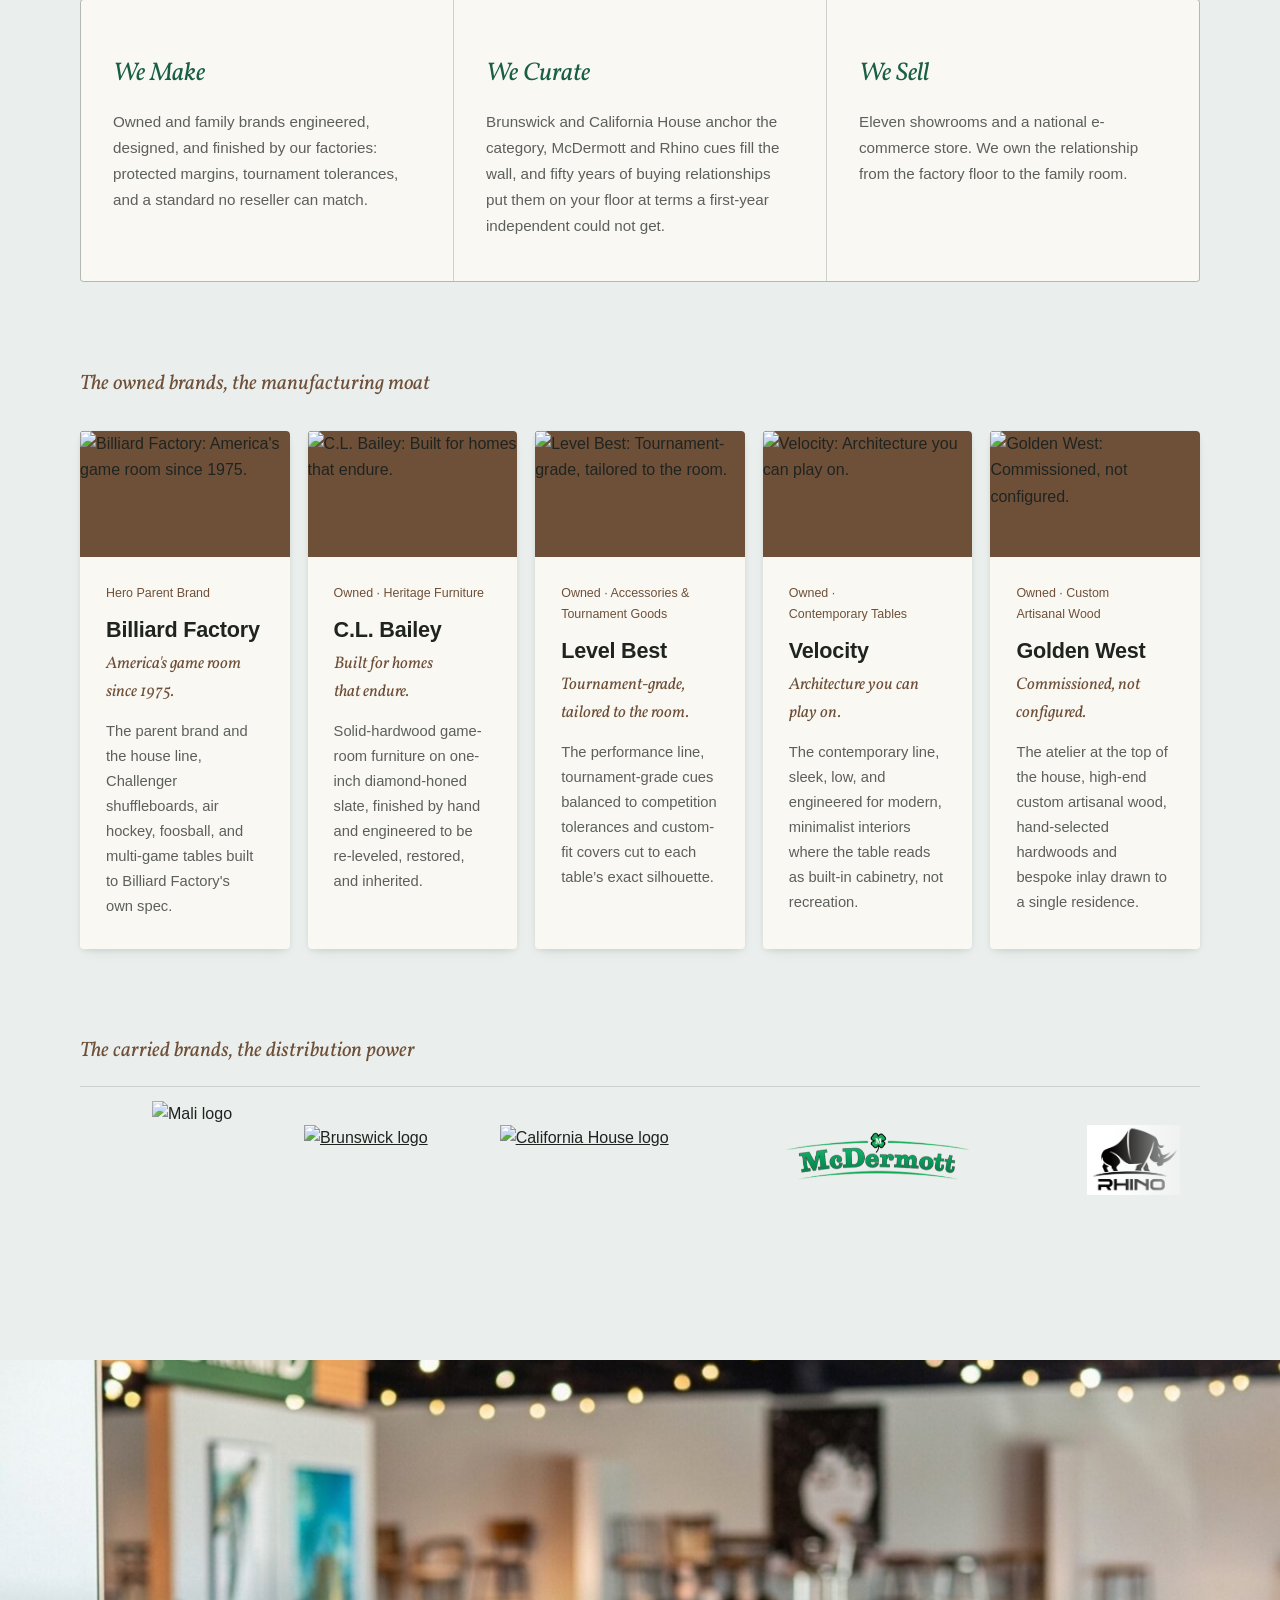
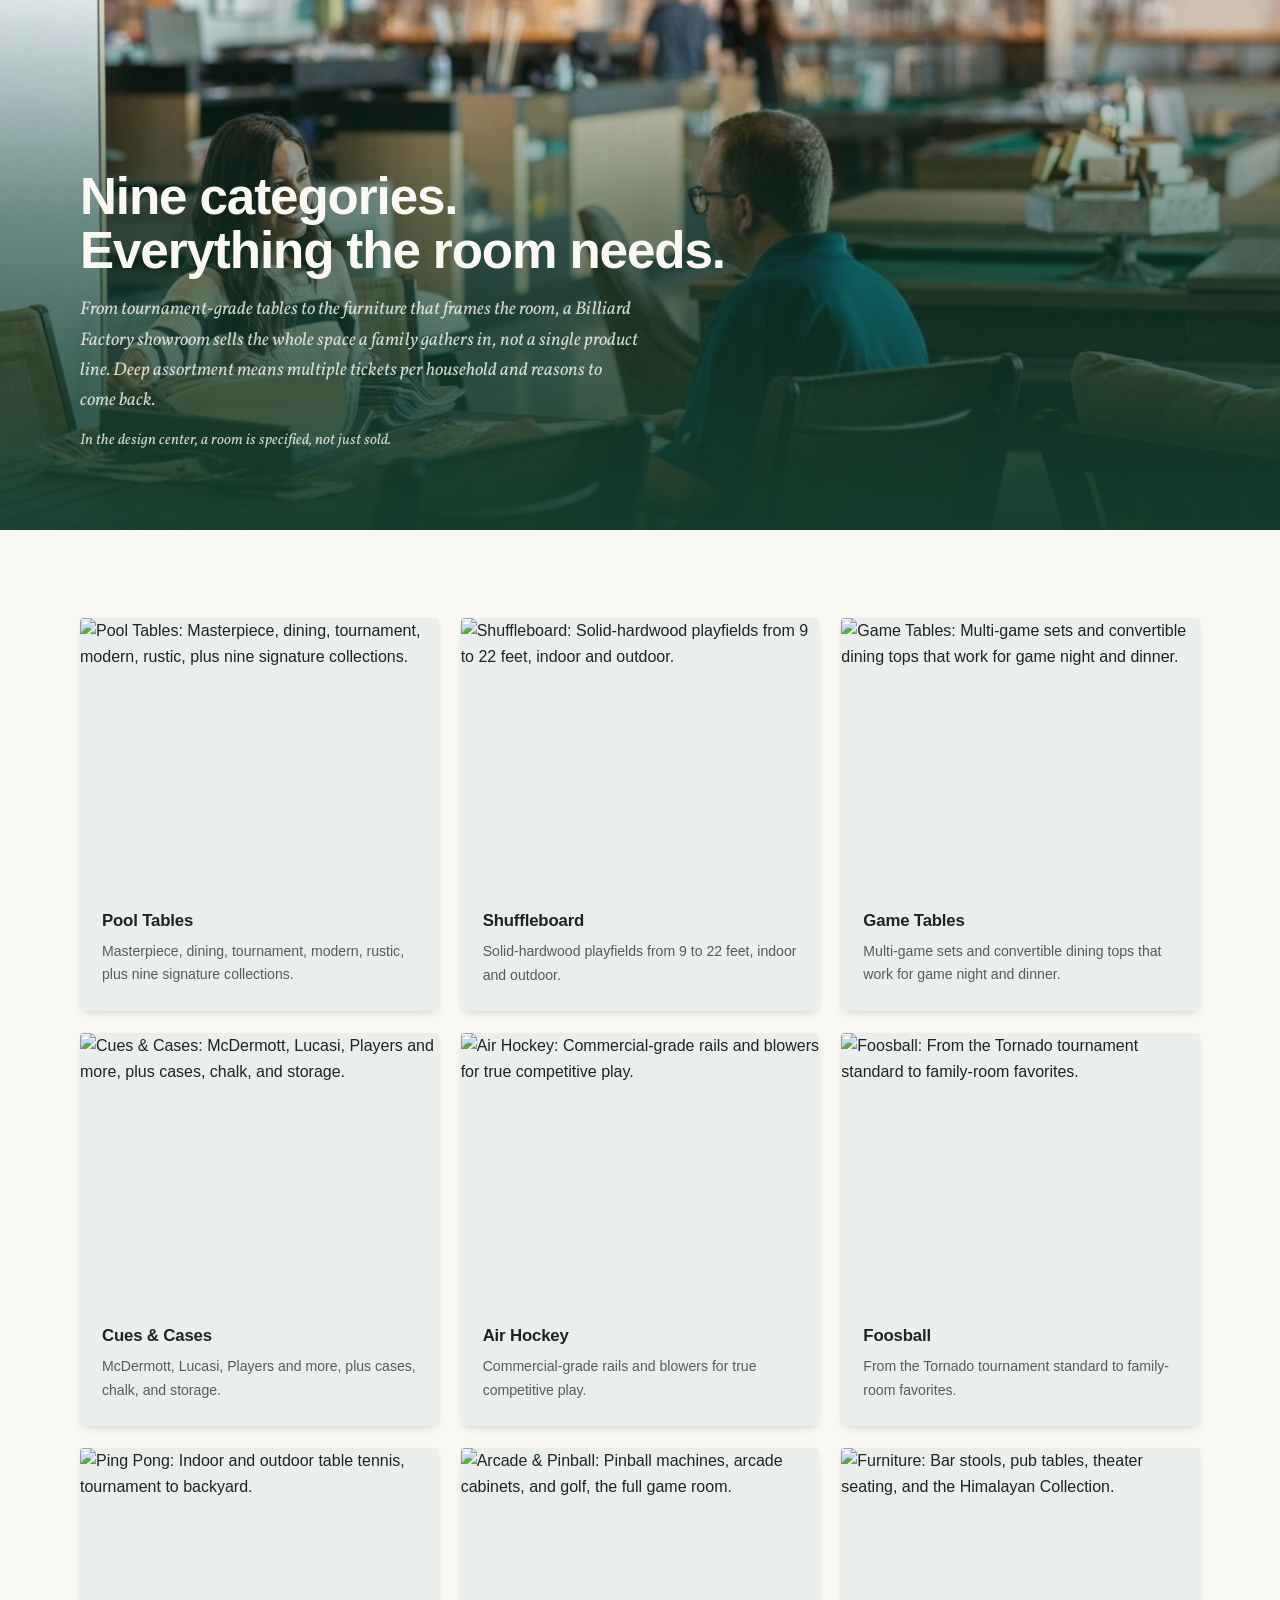
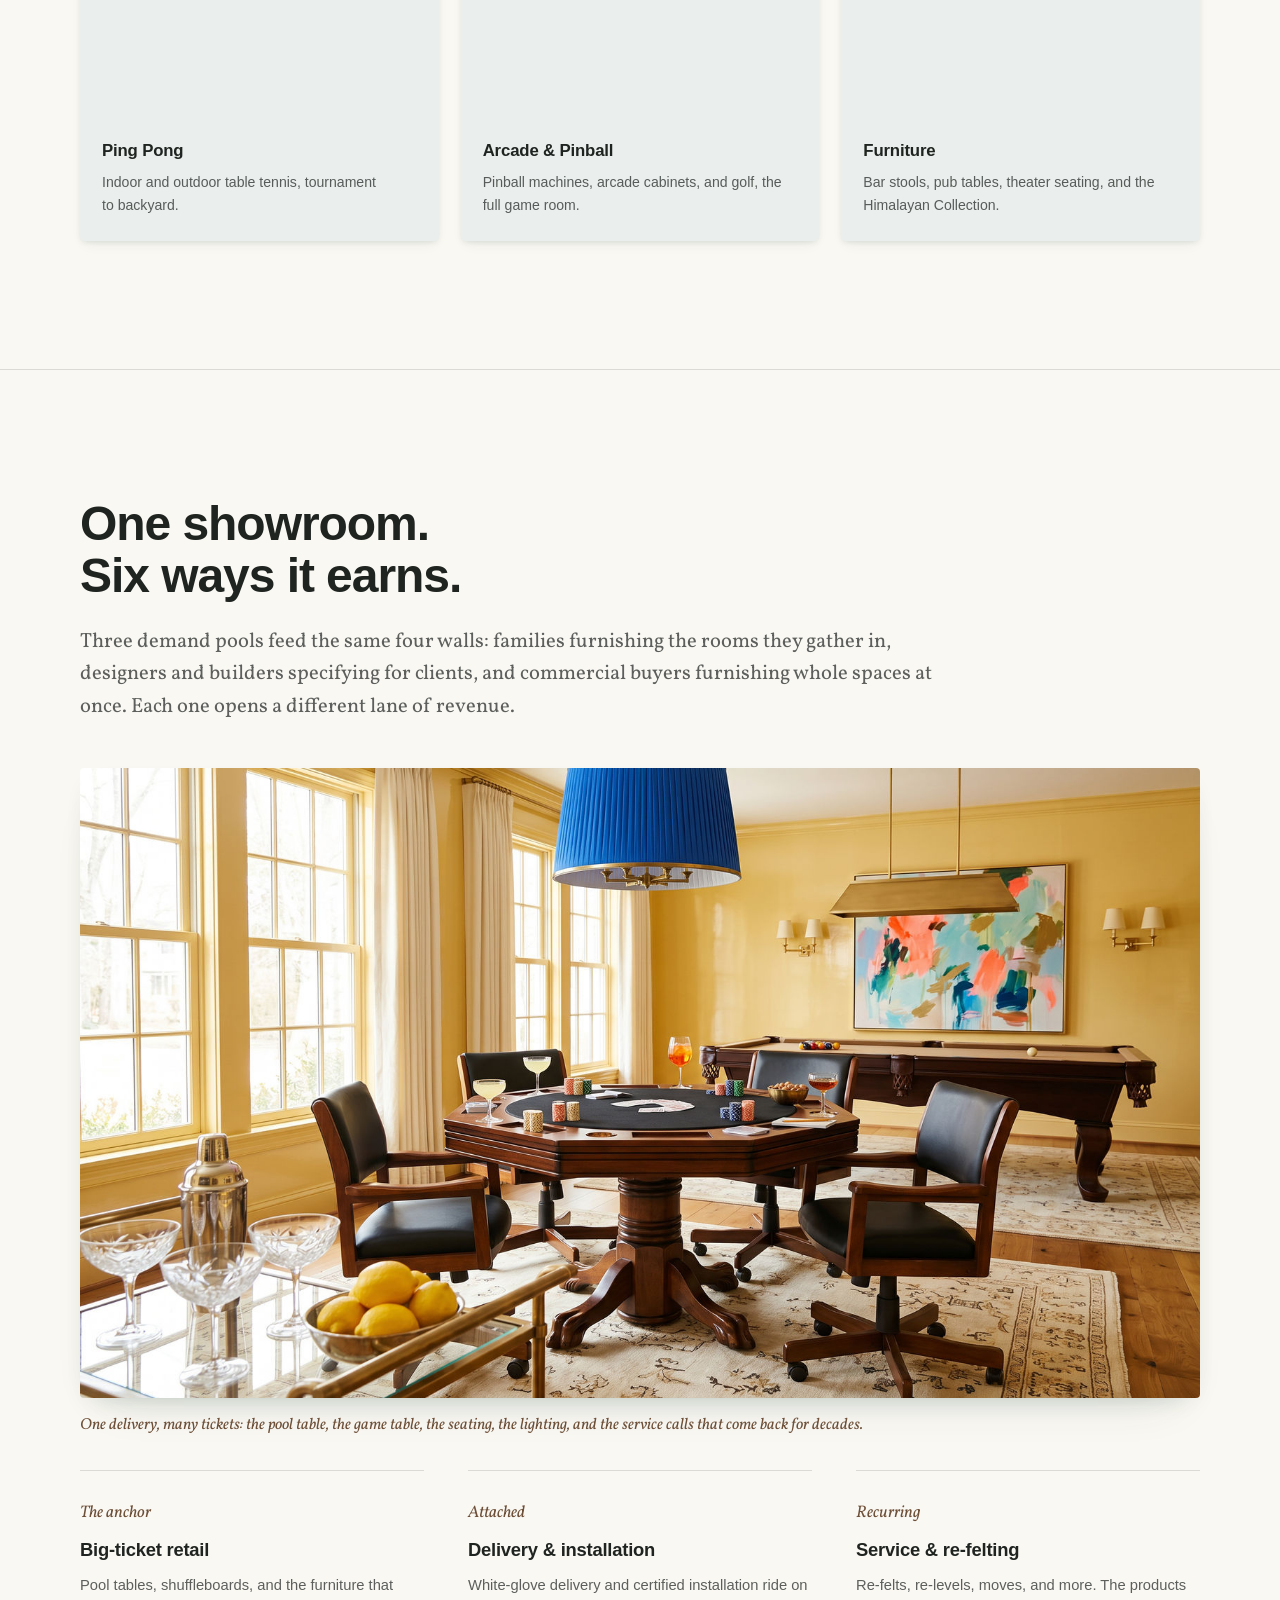
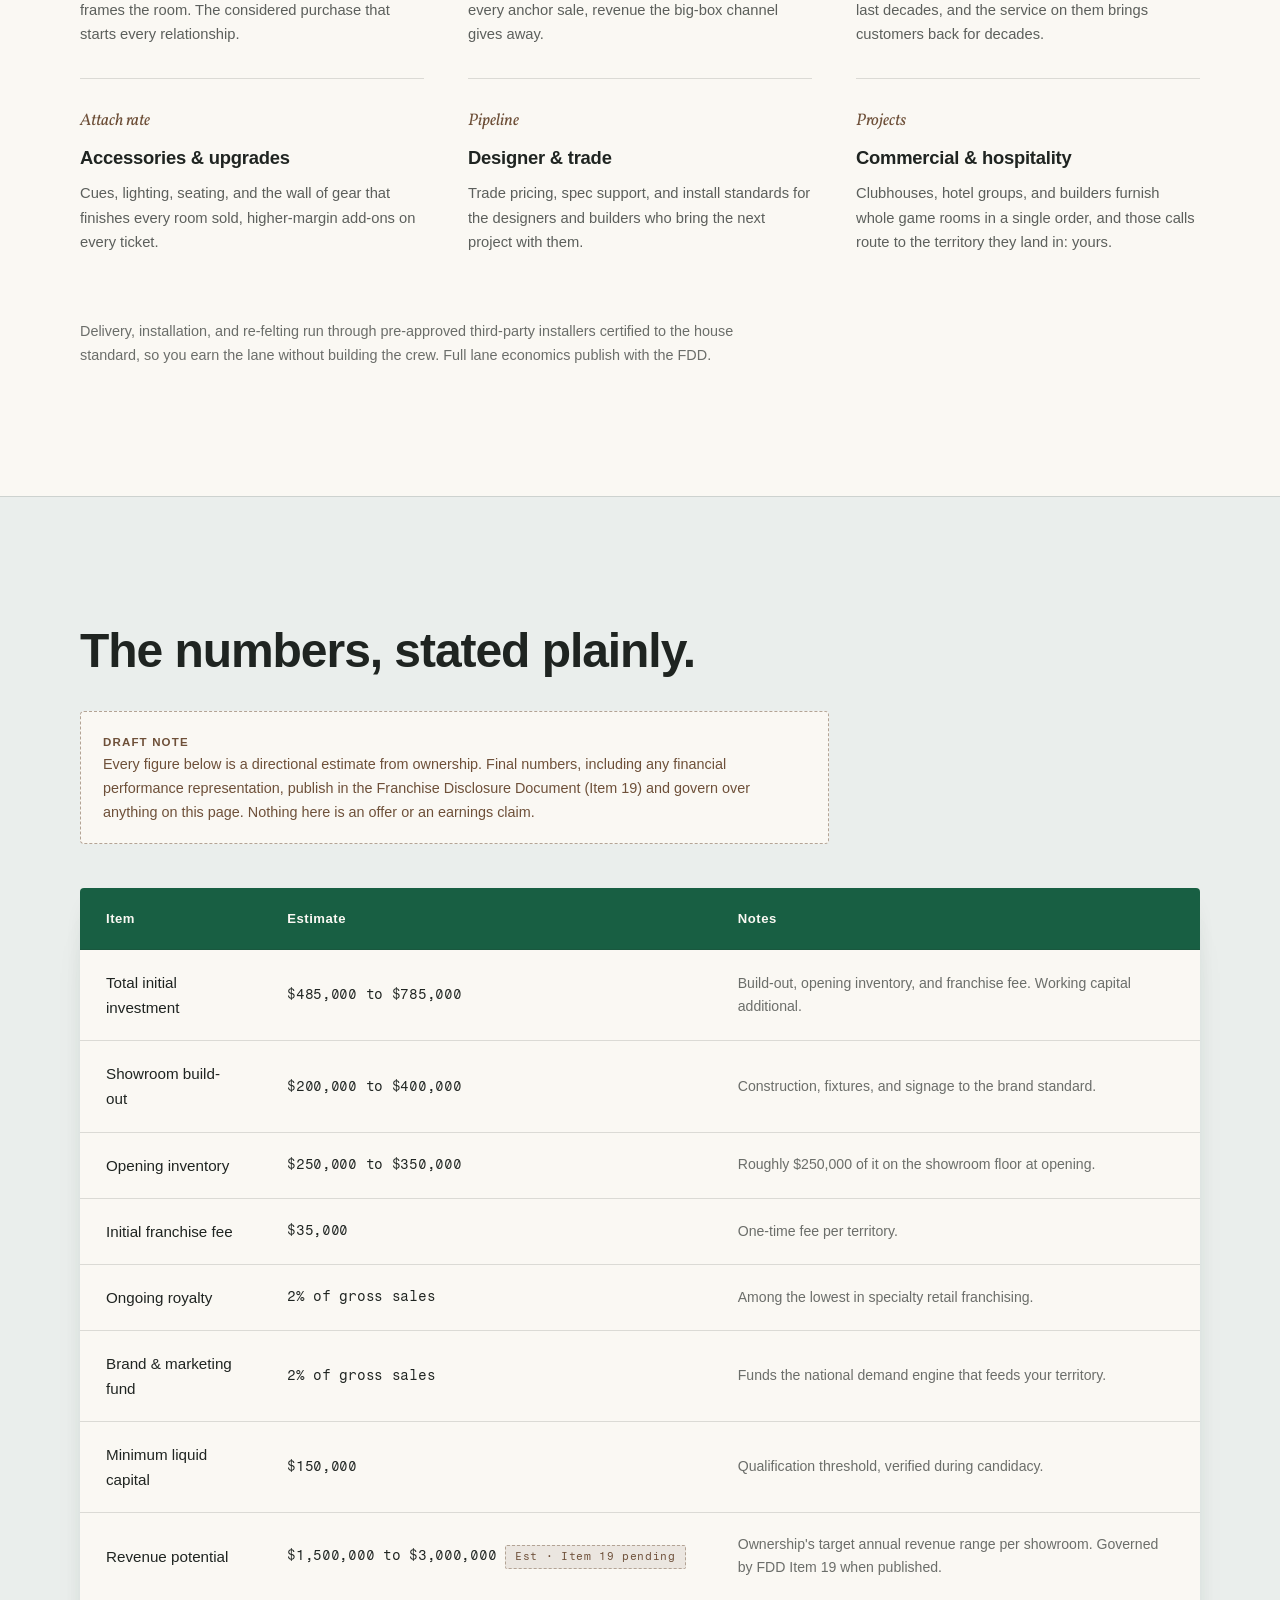
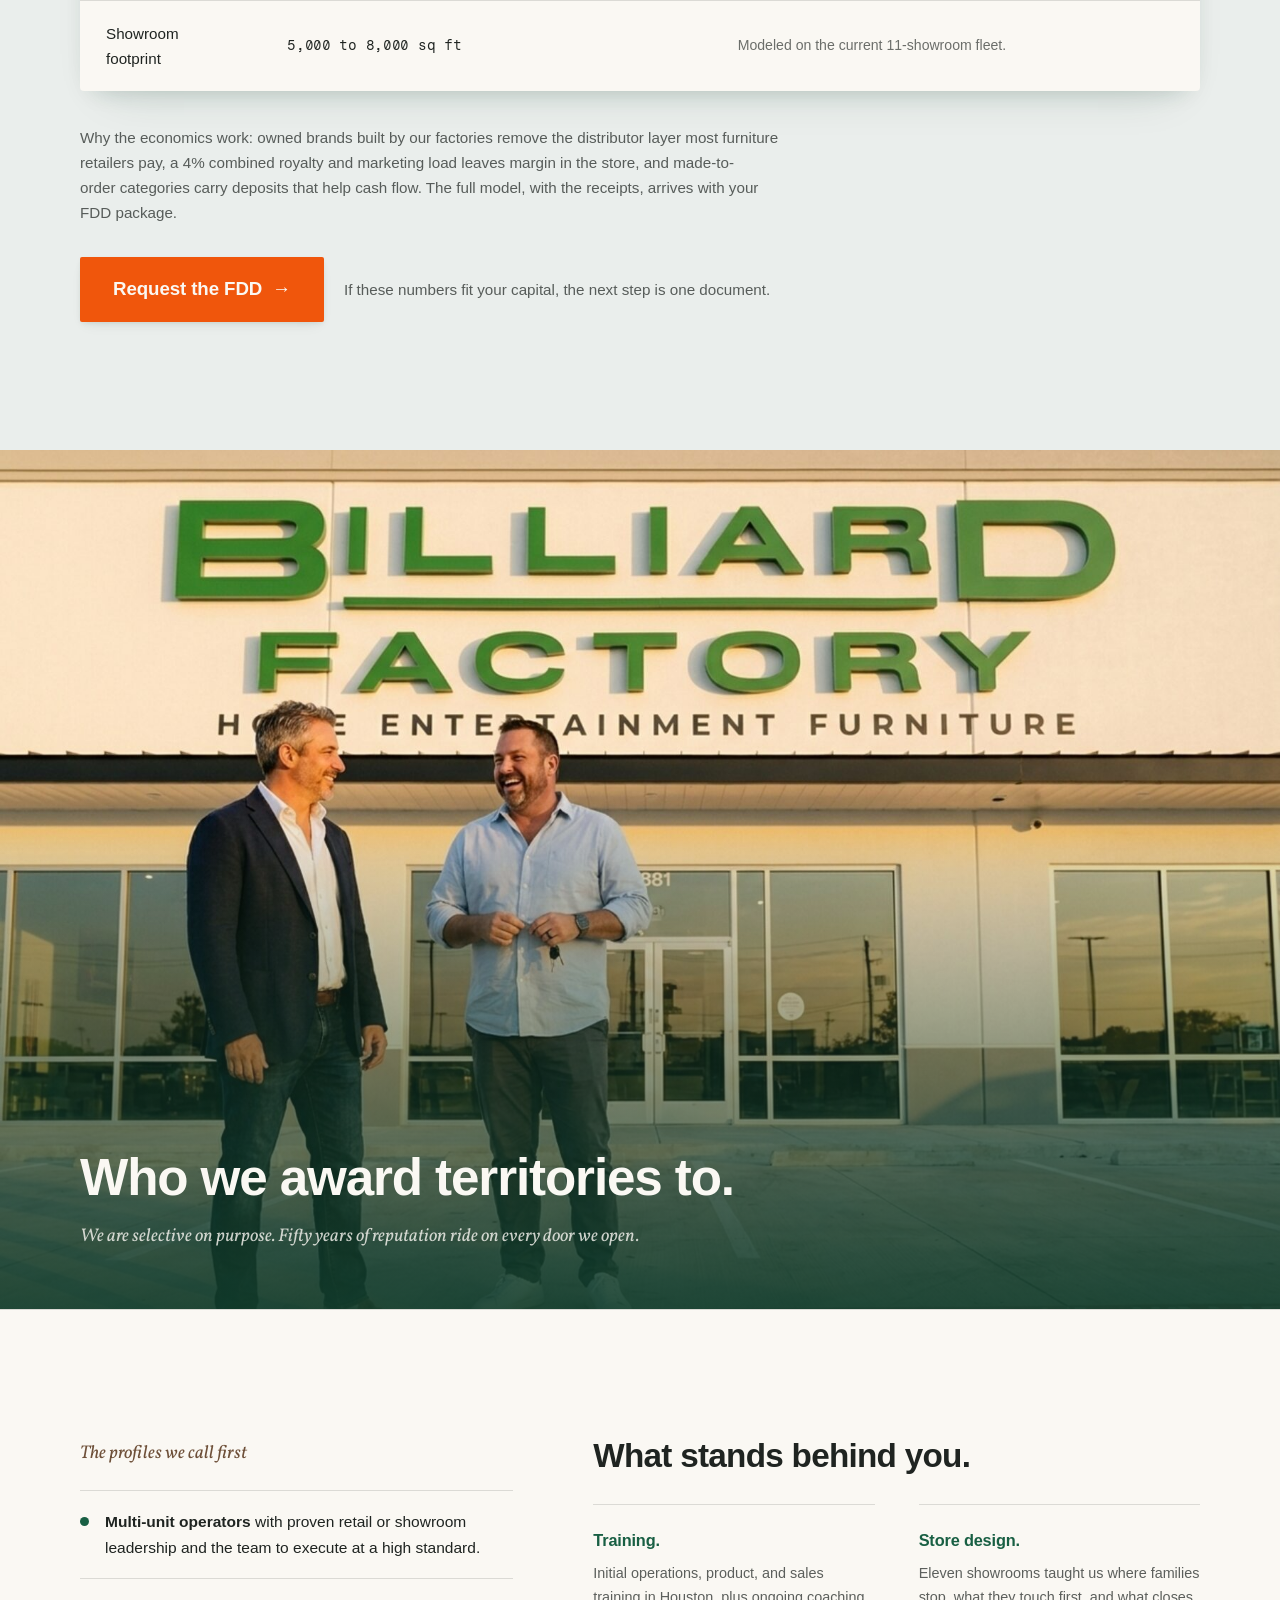
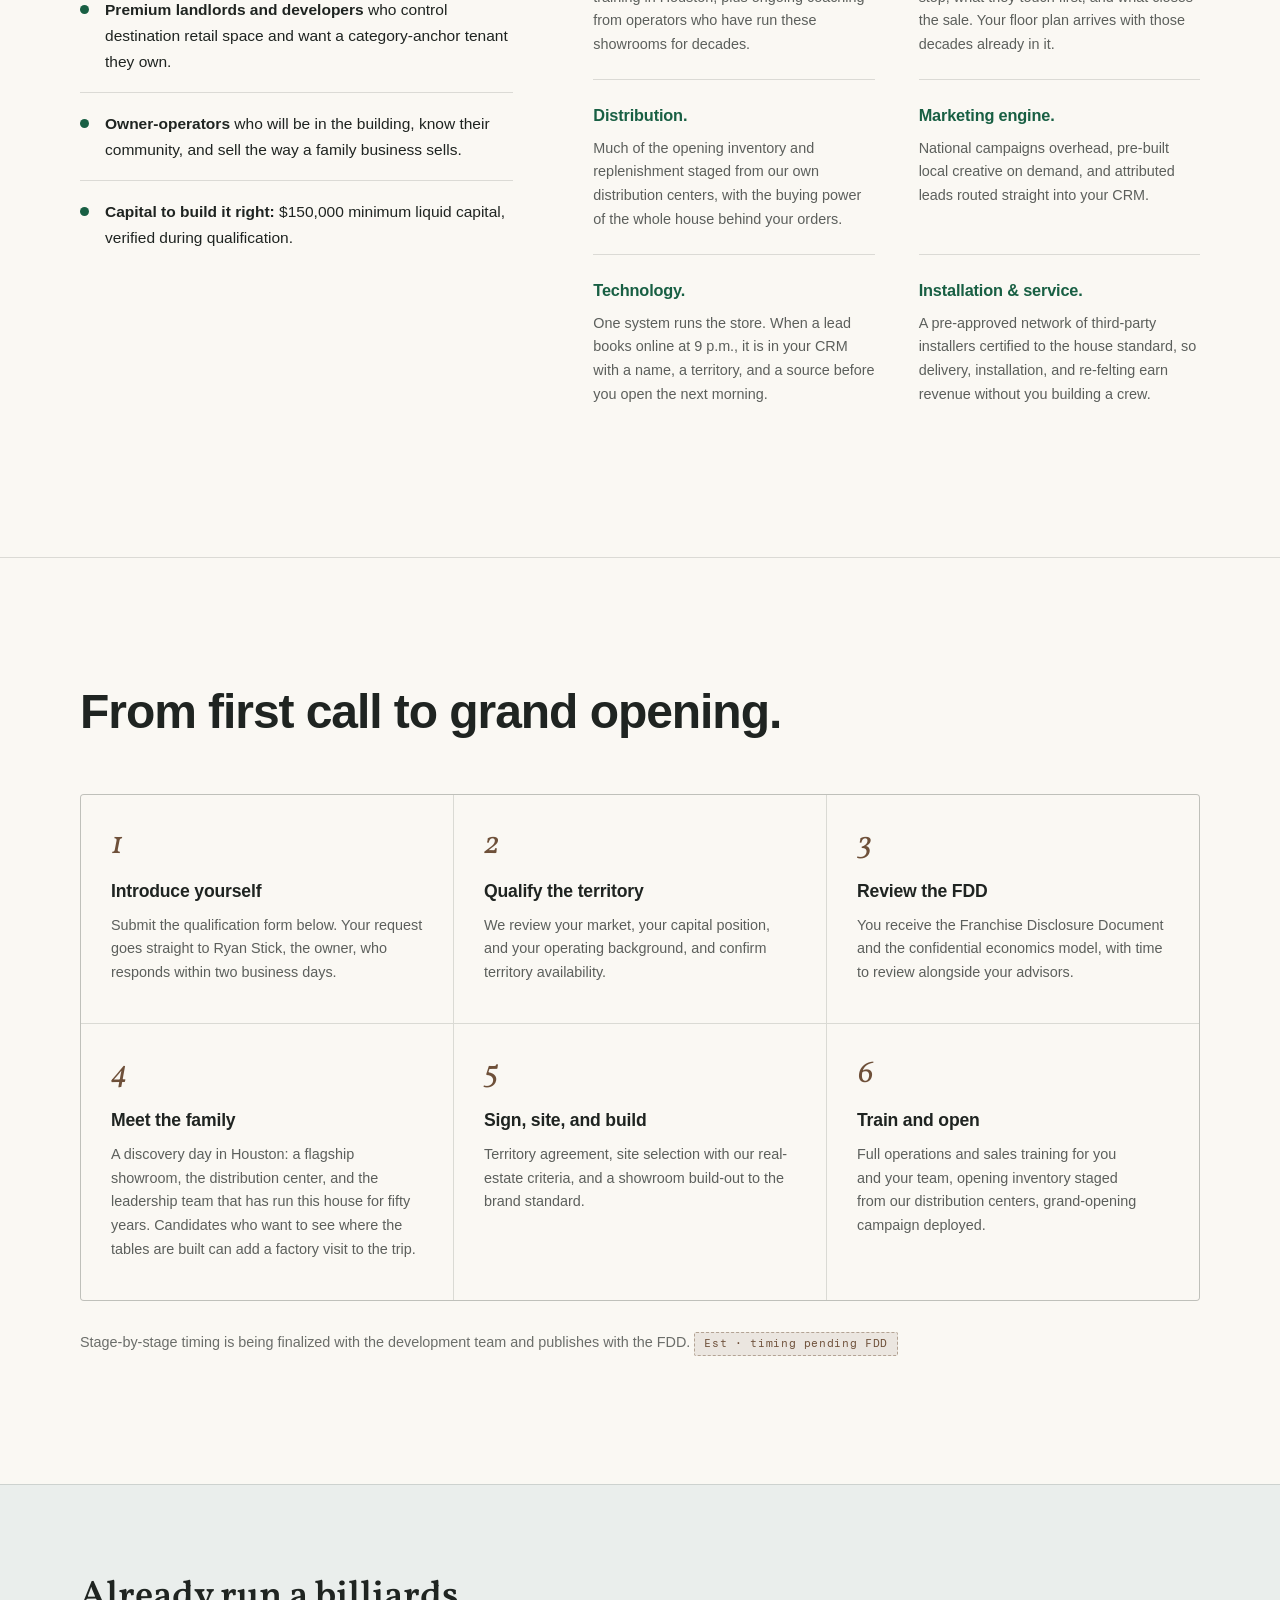
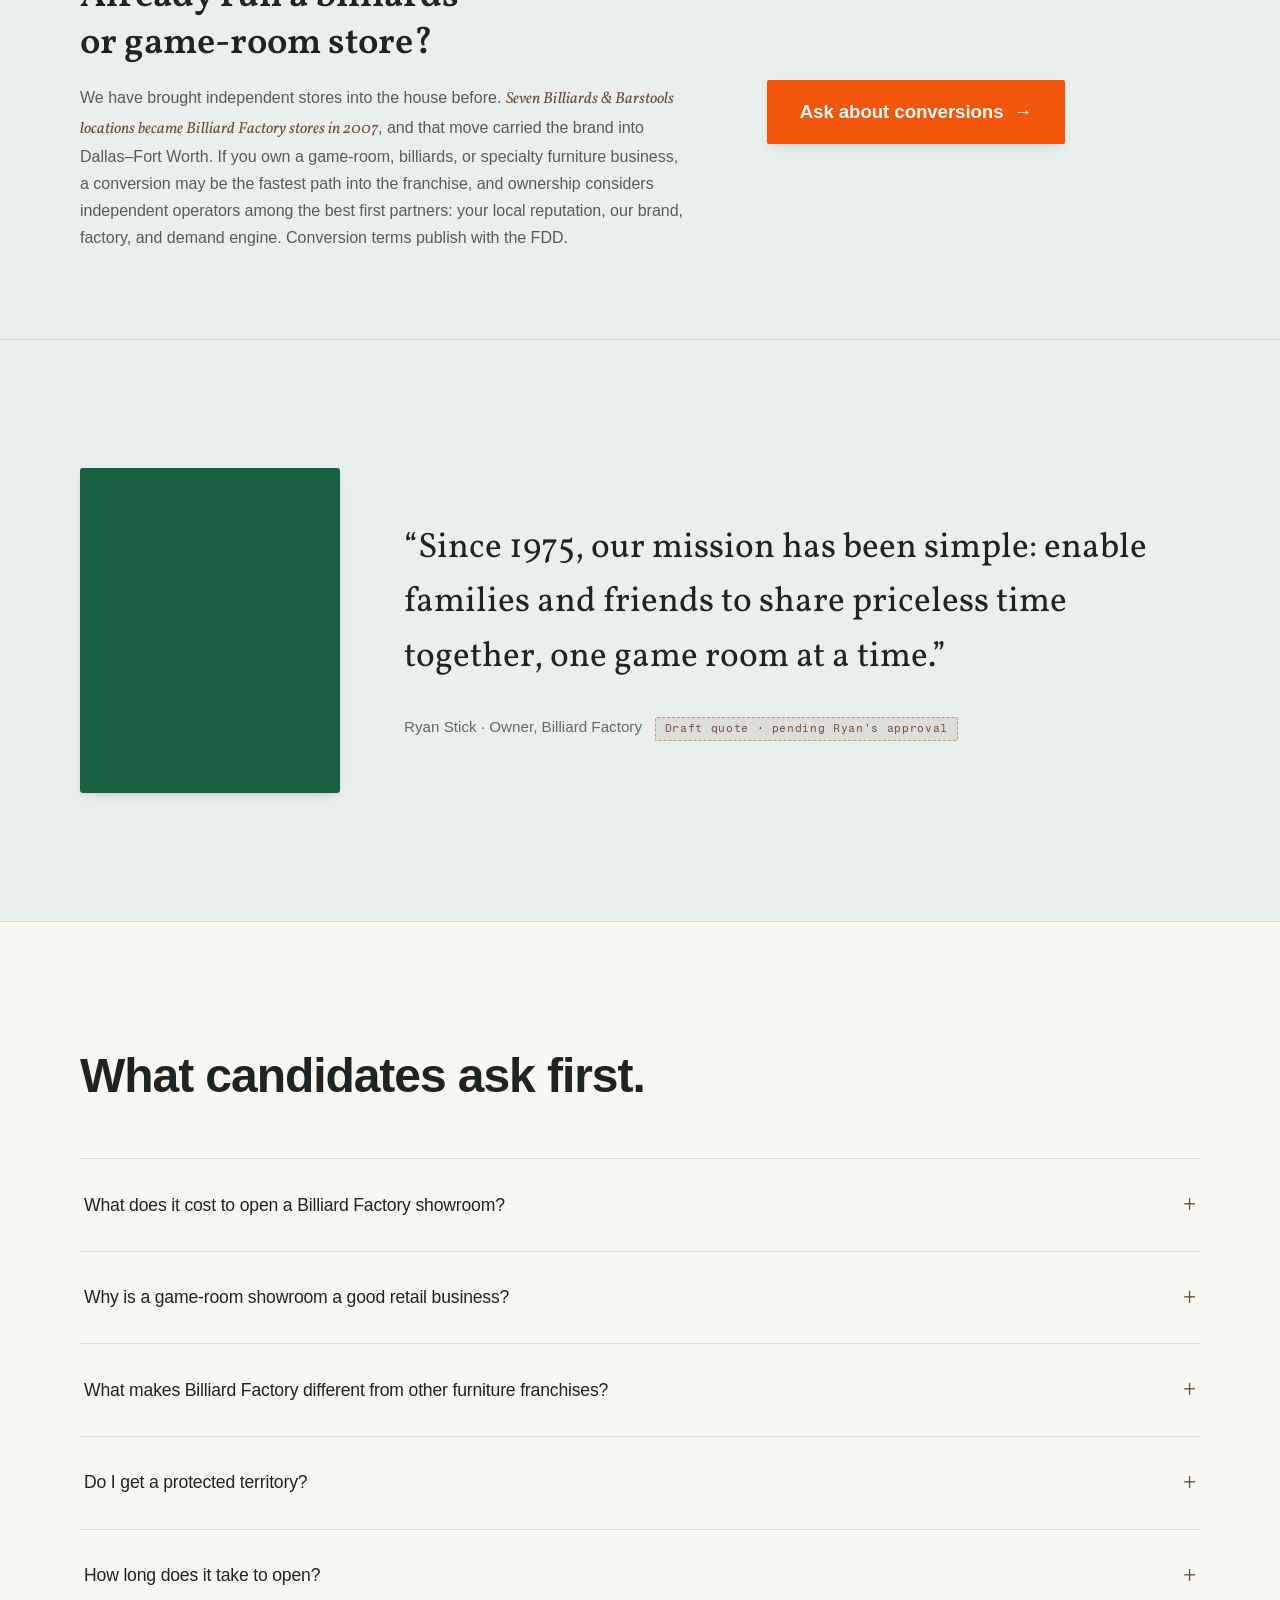
==== commit 04bedc94: "fix(franchise): Ryan's answers — DCs are ours, zero-middlemen is out, factory visits are in Ryan (20" ====
--- a/franchise/index.html
+++ b/franchise/index.html
@@ -631,7 +631,6 @@
     <div class="cell" data-rv style="--rv-d:.0s"><p class="num">1975</p><p class="lbl">Founded in Houston</p></div>
     <div class="cell" data-rv style="--rv-d:.07s"><p class="num">11</p><p class="lbl">Company showrooms</p></div>
     <div class="cell" data-rv style="--rv-d:.14s"><p class="num">5</p><p class="lbl">Owned brands</p></div>
-    <div class="cell" data-rv style="--rv-d:.21s"><p class="num">0</p><p class="lbl">Middlemen</p></div>
     <div class="cell" data-rv style="--rv-d:.28s"><p class="num">90</p><p class="lbl">Showrooms in the five-year plan</p></div>
   </div>
 </div>
@@ -1031,7 +1030,7 @@
         <div class="support">
           <div class="it" data-rv><h3><span class="sig">Training.</span></h3><p>Initial operations, product, and sales training in Houston, plus ongoing coaching from operators who have run these showrooms for decades.</p></div>
           <div class="it" data-rv><h3><span class="sig">Store design.</span></h3><p>Eleven showrooms taught us where families stop, what they touch first, and what closes the sale. Your floor plan arrives with those decades already in it.</p></div>
-          <div class="it" data-rv><h3><span class="sig">Distribution.</span></h3><p>Much of the opening inventory and replenishment staged from our distribution centers, with the buying power of the whole house behind your orders.</p></div>
+          <div class="it" data-rv><h3><span class="sig">Distribution.</span></h3><p>Much of the opening inventory and replenishment staged from our own distribution centers, with the buying power of the whole house behind your orders.</p></div>
           <div class="it" data-rv><h3><span class="sig">Marketing engine.</span></h3><p>National campaigns overhead, pre-built local creative on demand, and attributed leads routed straight into your CRM.</p></div>
           <div class="it" data-rv><h3><span class="sig">Technology.</span></h3><p>One system runs the store. When a lead books online at 9 p.m., it is in your CRM with a name, a territory, and a source before you open the next morning.</p></div>
           <div class="it" data-rv><h3><span class="sig">Installation &amp; service.</span></h3><p>A pre-approved network of third-party installers certified to the house standard, so delivery, installation, and re-felting earn revenue without you building a crew.</p></div>
@@ -1049,7 +1048,7 @@
       <div class="st" data-rv style="--rv-d:.0s"><p class="n">1</p><h3>Introduce yourself</h3><p>Submit the qualification form below. Your request goes straight to Ryan Stick, the owner, who responds within two business days.</p></div>
       <div class="st" data-rv style="--rv-d:.06s"><p class="n">2</p><h3>Qualify the territory</h3><p>We review your market, your capital position, and your operating background, and confirm territory availability.</p></div>
       <div class="st" data-rv style="--rv-d:.12s"><p class="n">3</p><h3>Review the FDD</h3><p>You receive the Franchise Disclosure Document and the confidential economics model, with time to review alongside your advisors.</p></div>
-      <div class="st" data-rv style="--rv-d:.0s"><p class="n">4</p><h3>Meet the family</h3><p>A discovery day in Houston: a flagship showroom, the distribution center, and the leadership team that has run this house for fifty years.</p></div>
+      <div class="st" data-rv style="--rv-d:.0s"><p class="n">4</p><h3>Meet the family</h3><p>A discovery day in Houston: a flagship showroom, the distribution center, and the leadership team that has run this house for fifty years. Candidates who want to see where the tables are built can add a factory visit to the trip.</p></div>
       <div class="st" data-rv style="--rv-d:.06s"><p class="n">5</p><h3>Sign, site, and build</h3><p>Territory agreement, site selection with our real-estate criteria, and a showroom build-out to the brand standard.</p></div>
       <div class="st" data-rv style="--rv-d:.12s"><p class="n">6</p><h3>Train and open</h3><p>Full operations and sales training for you and your team, opening inventory staged from our distribution centers, grand-opening campaign deployed.</p></div>
     </div>
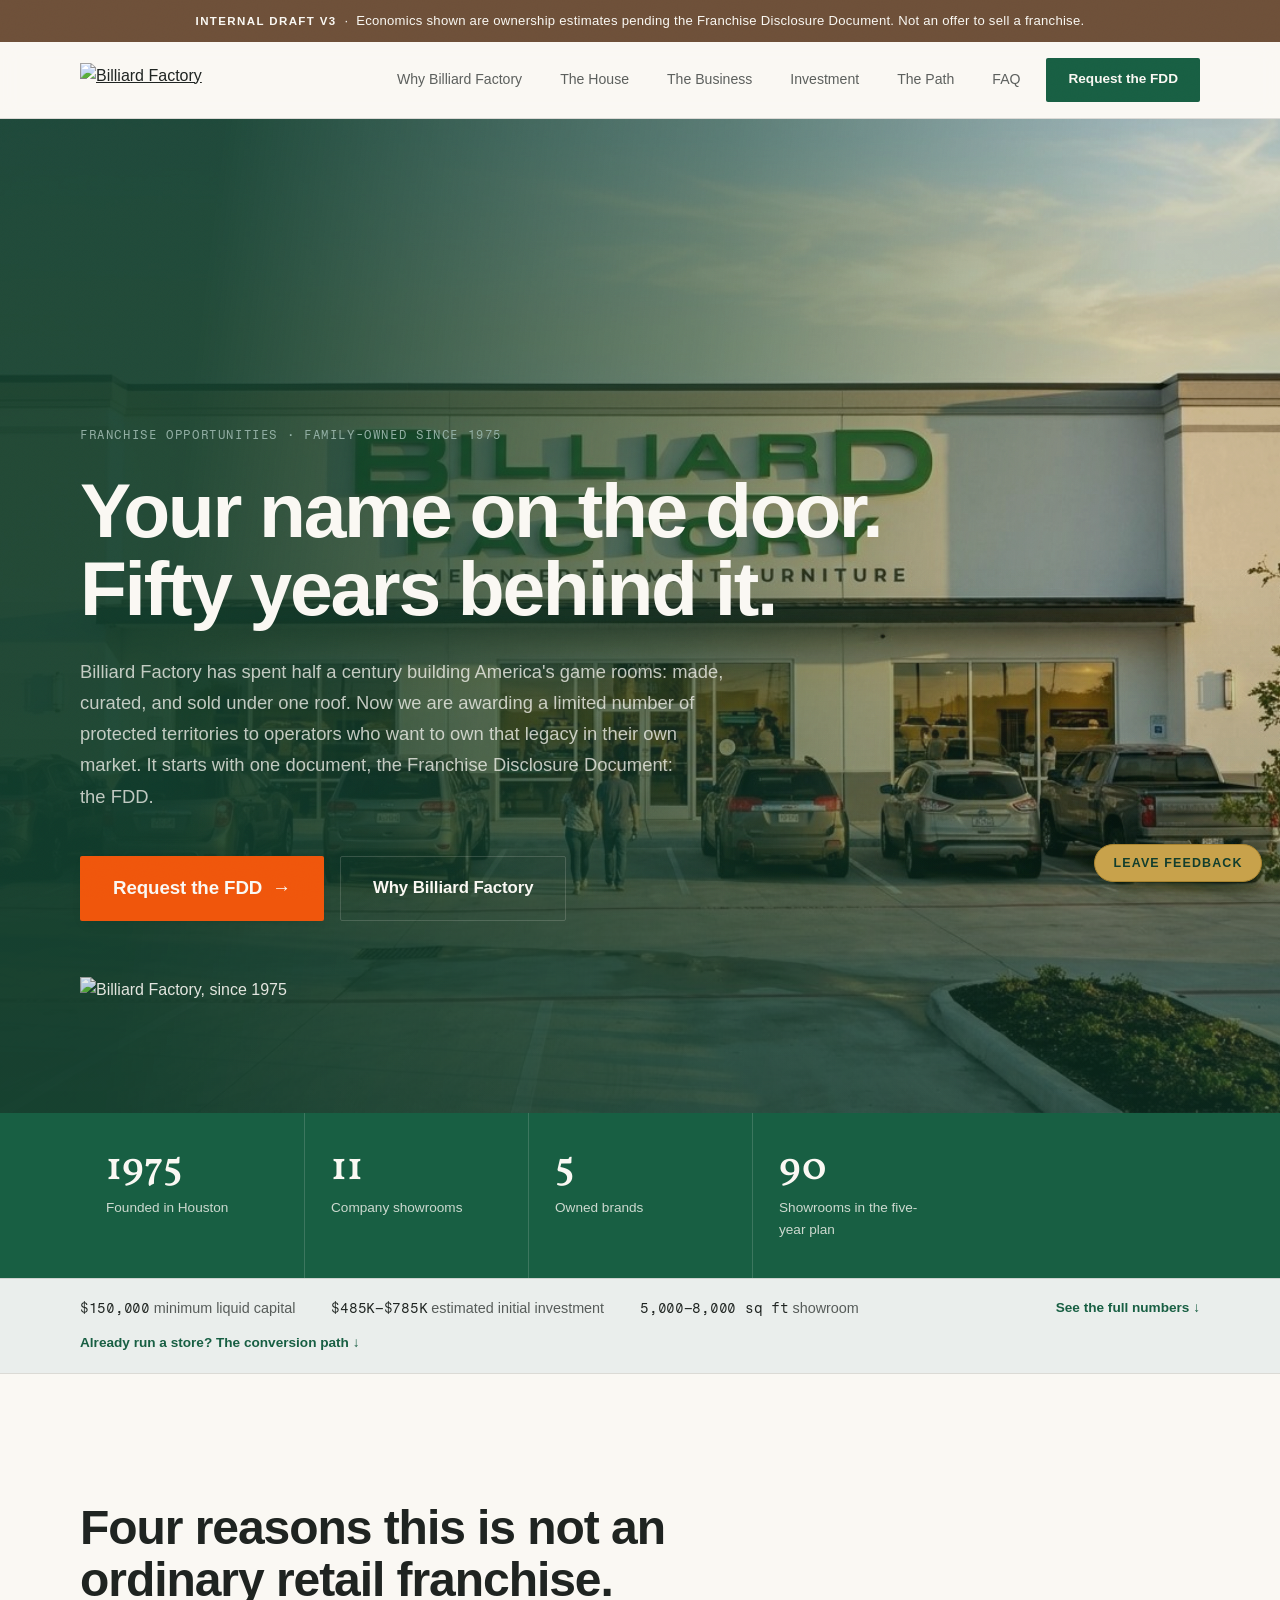
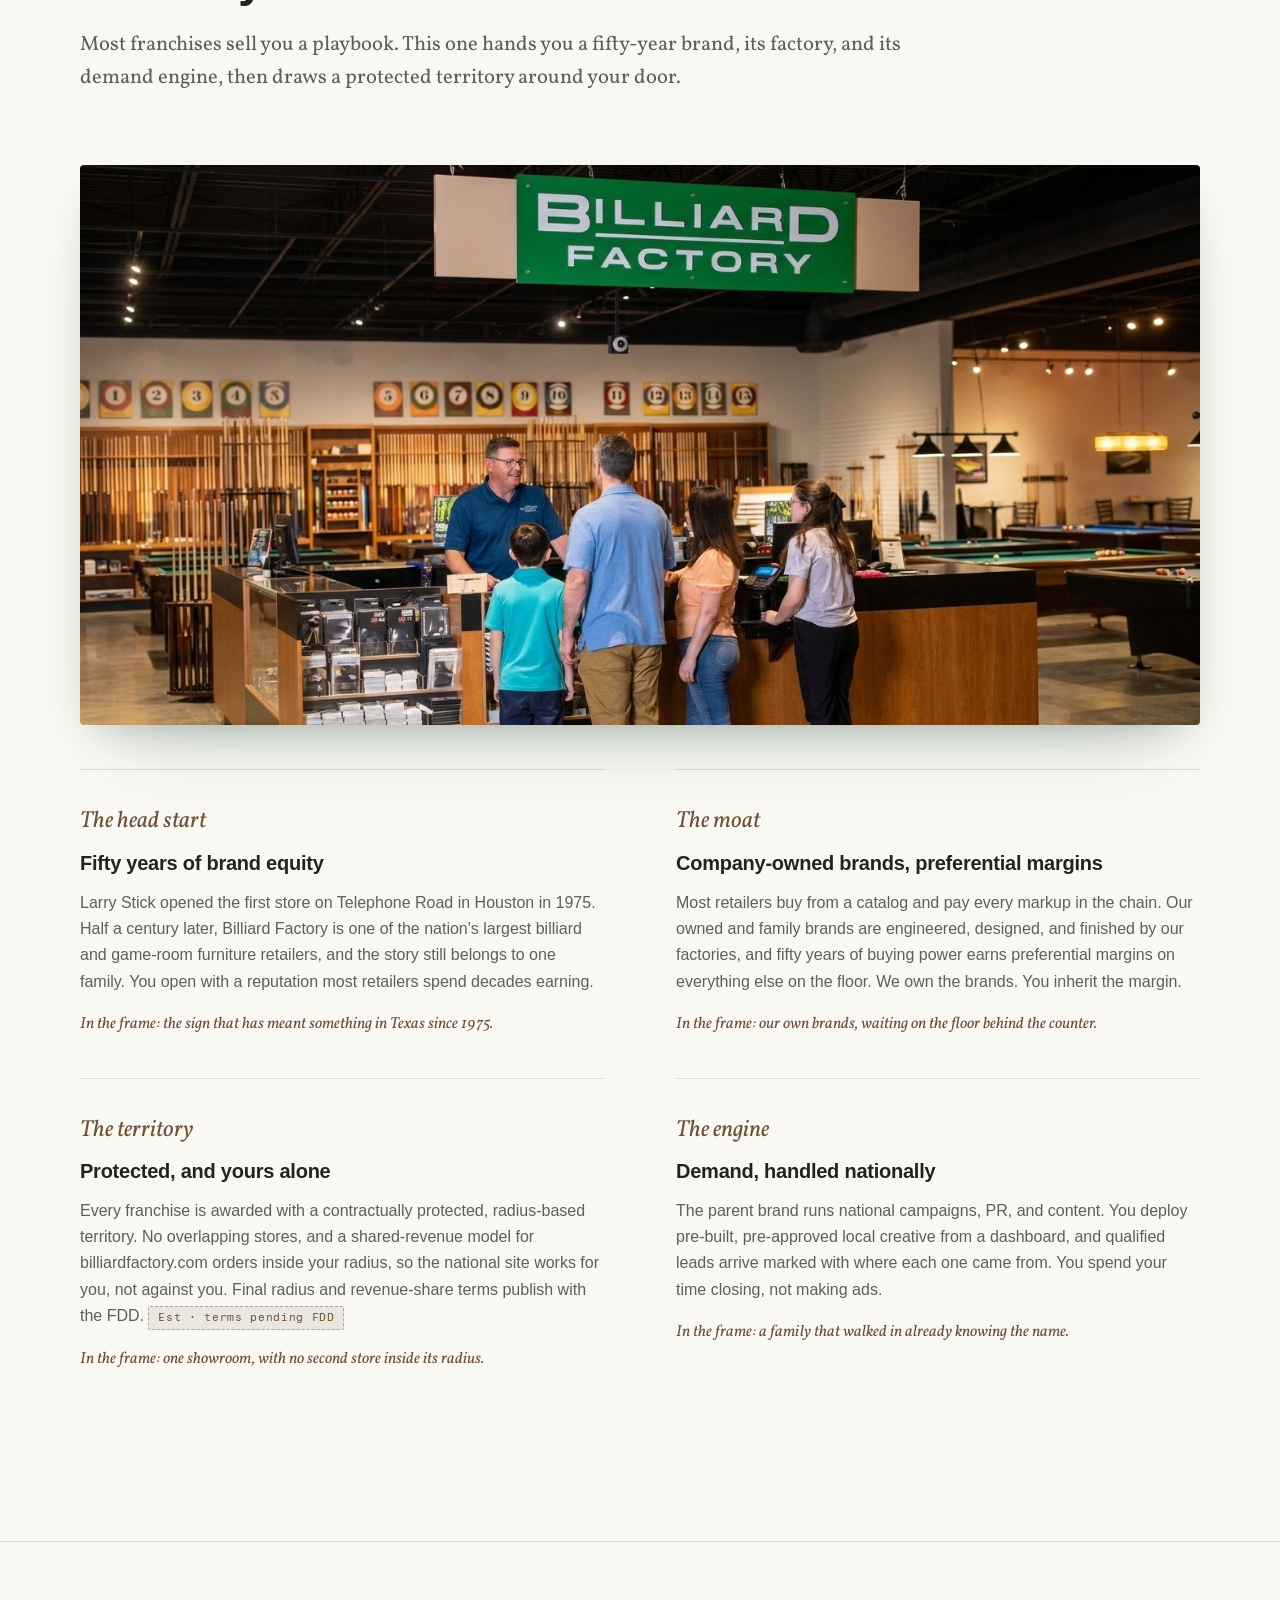
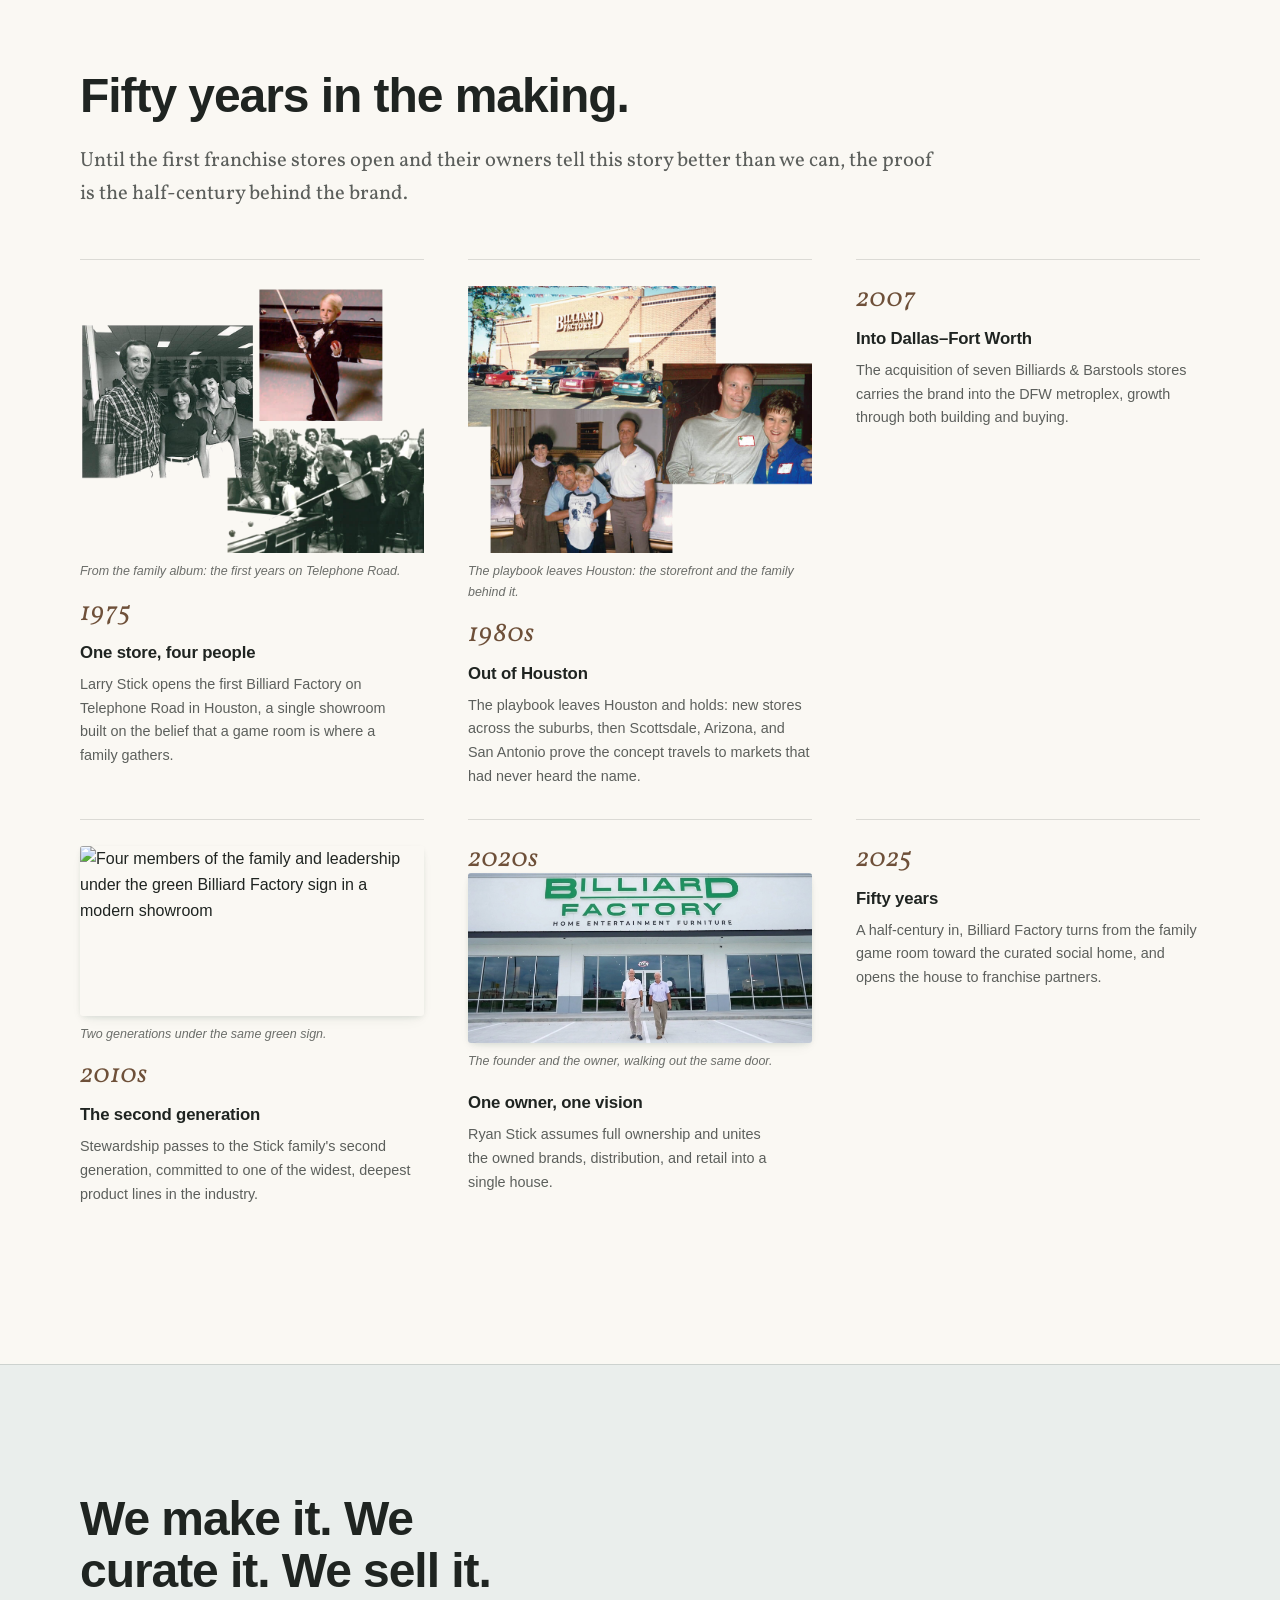
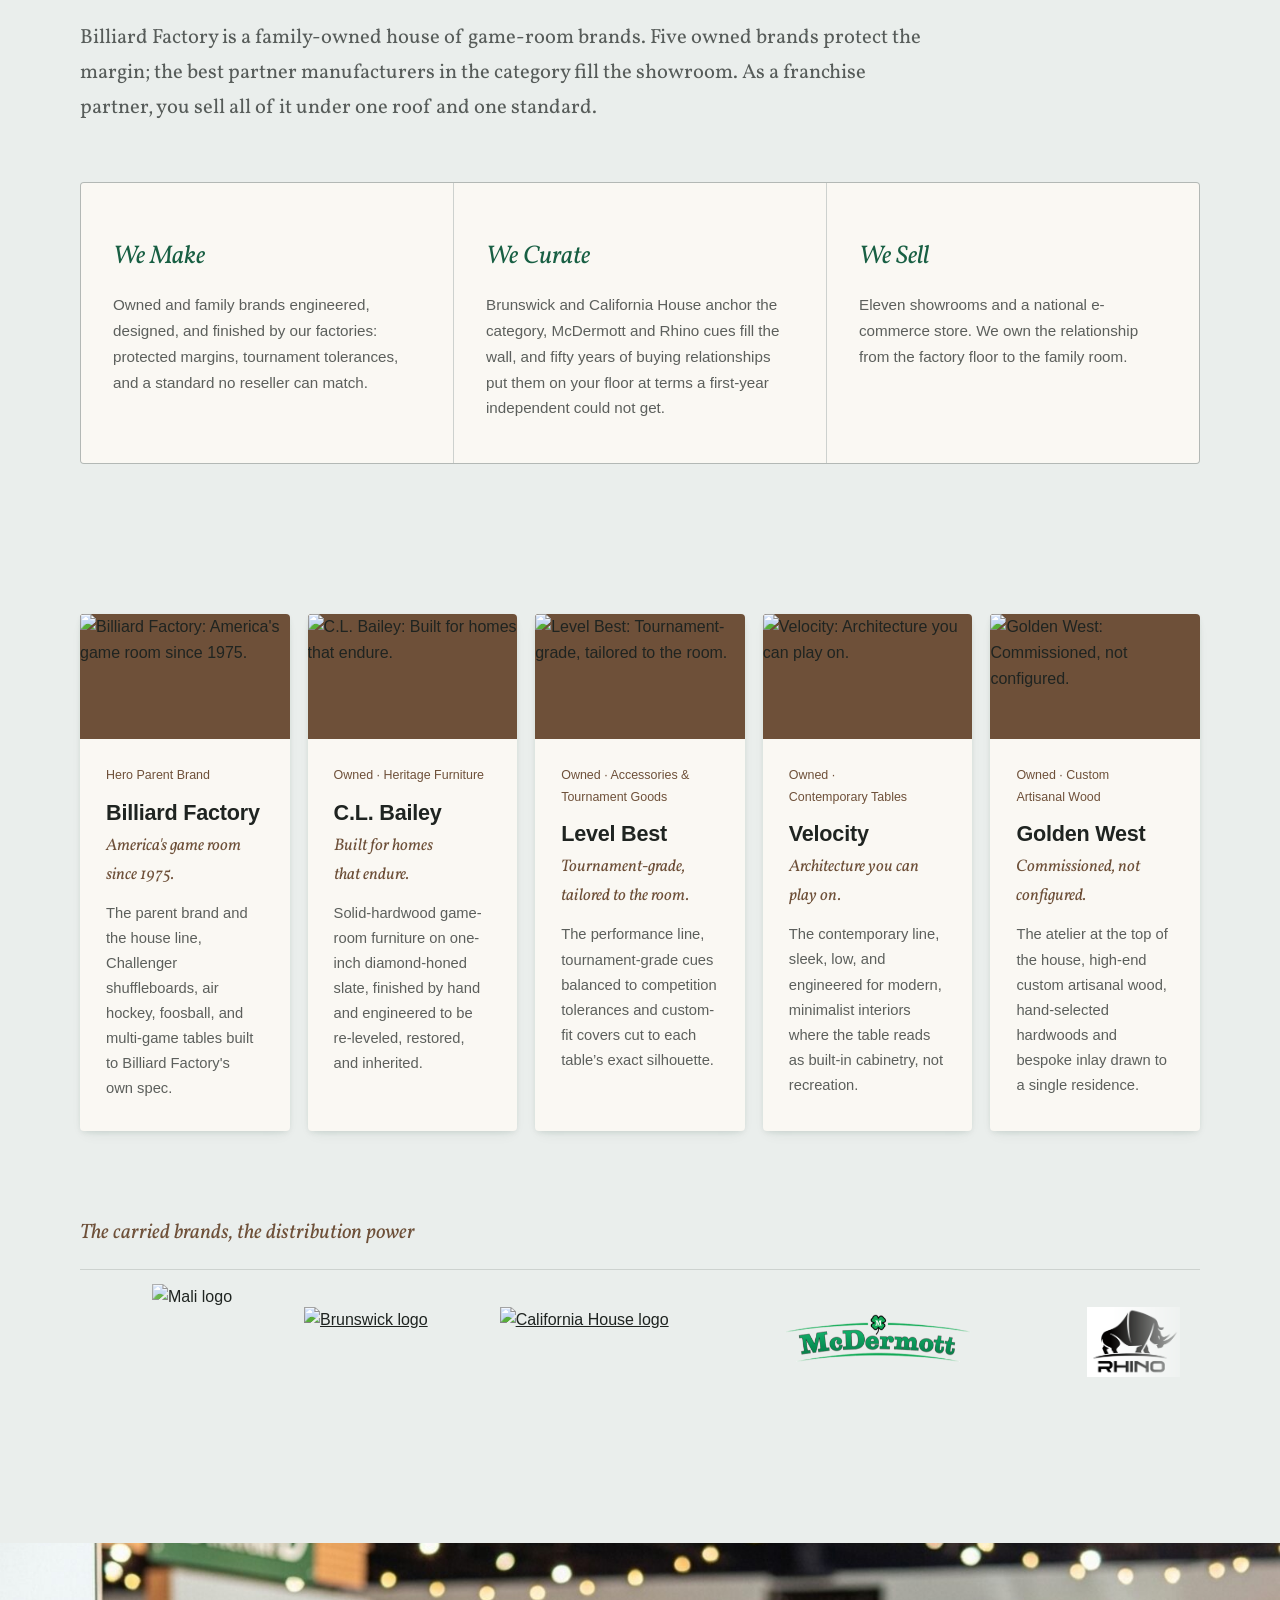
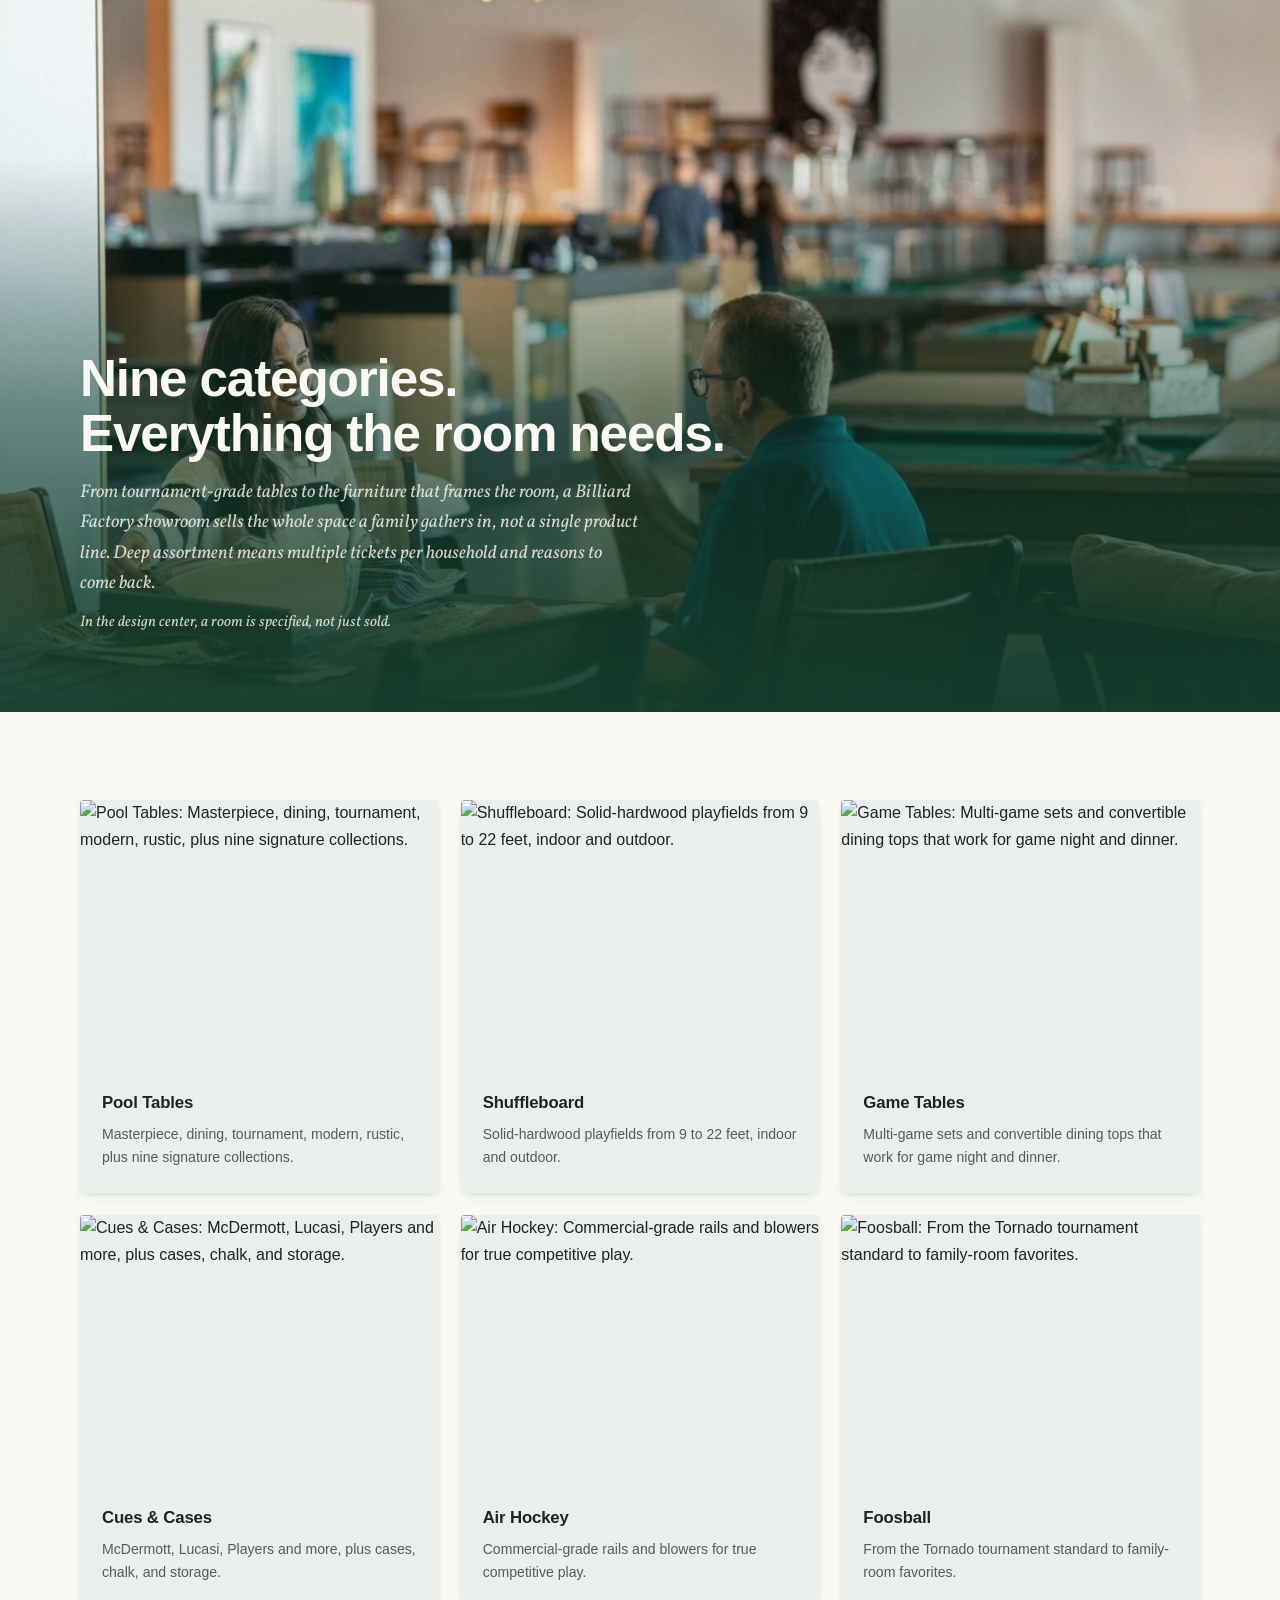
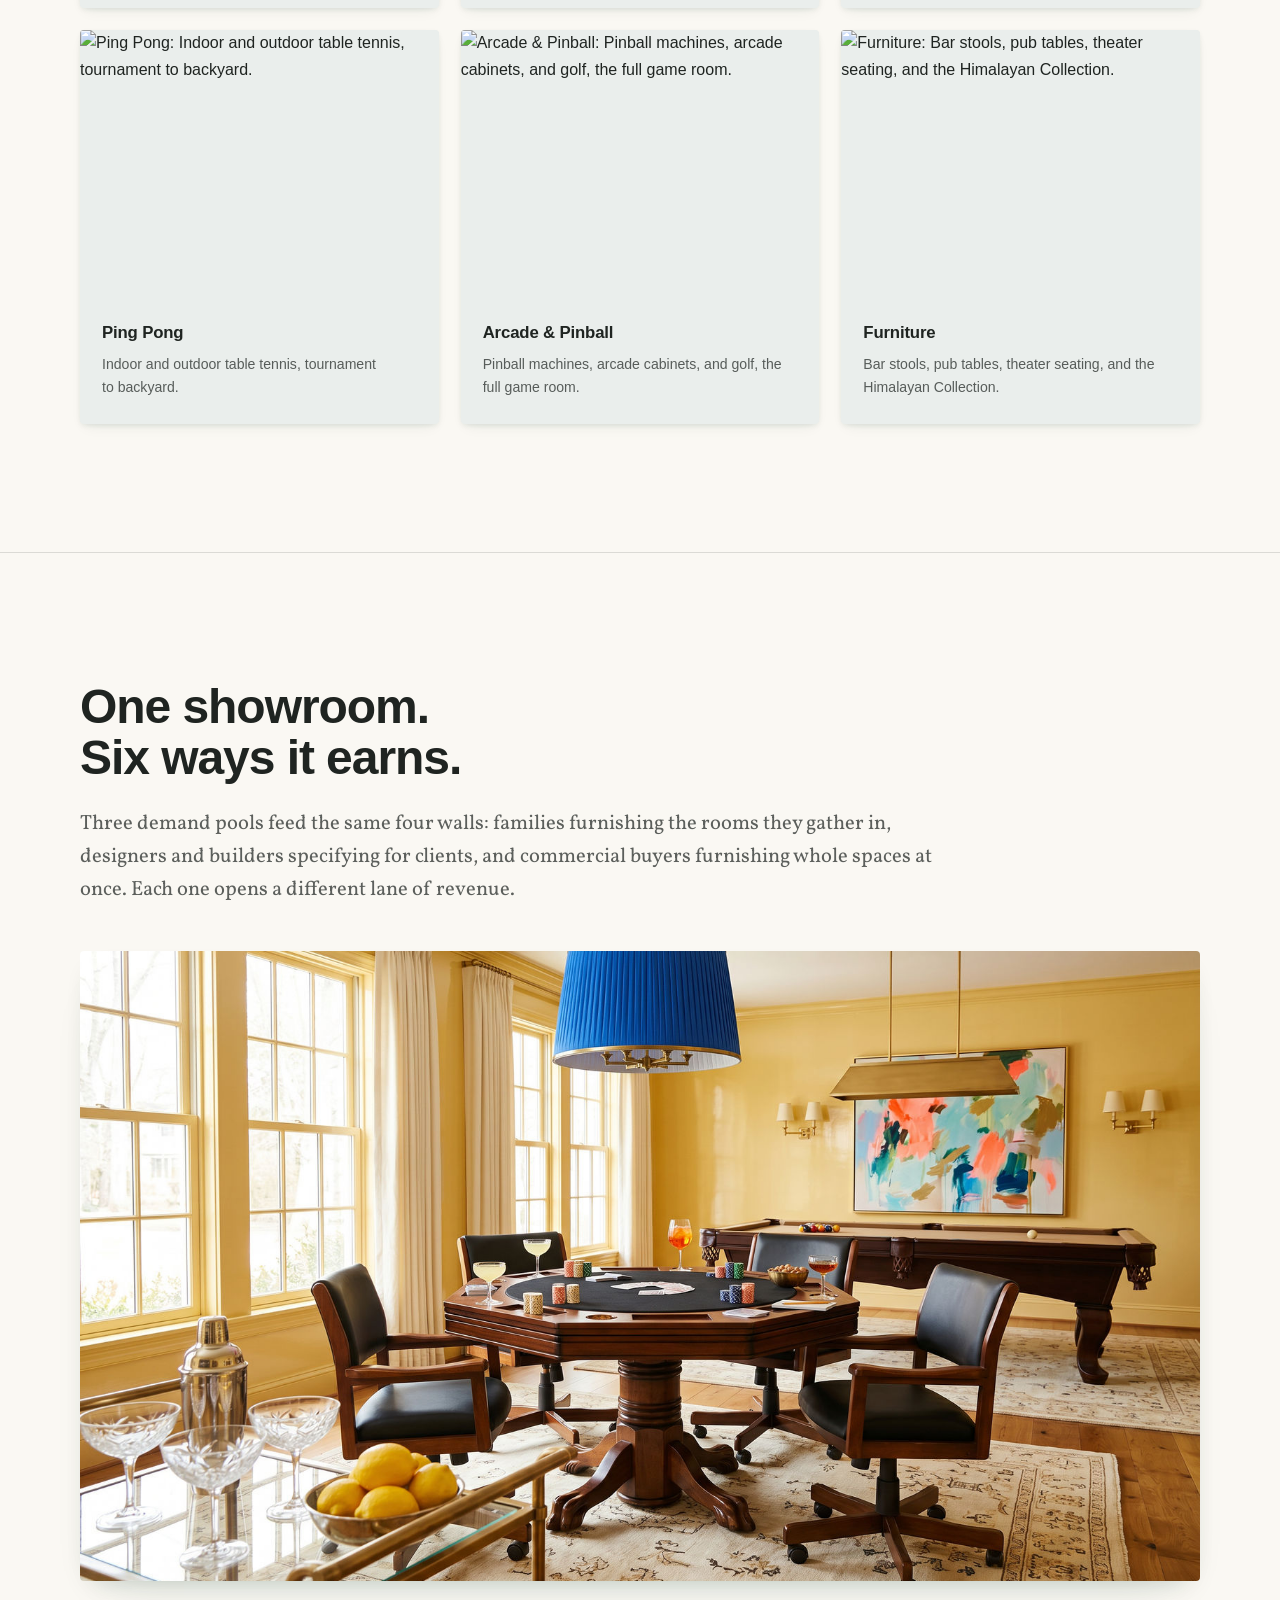
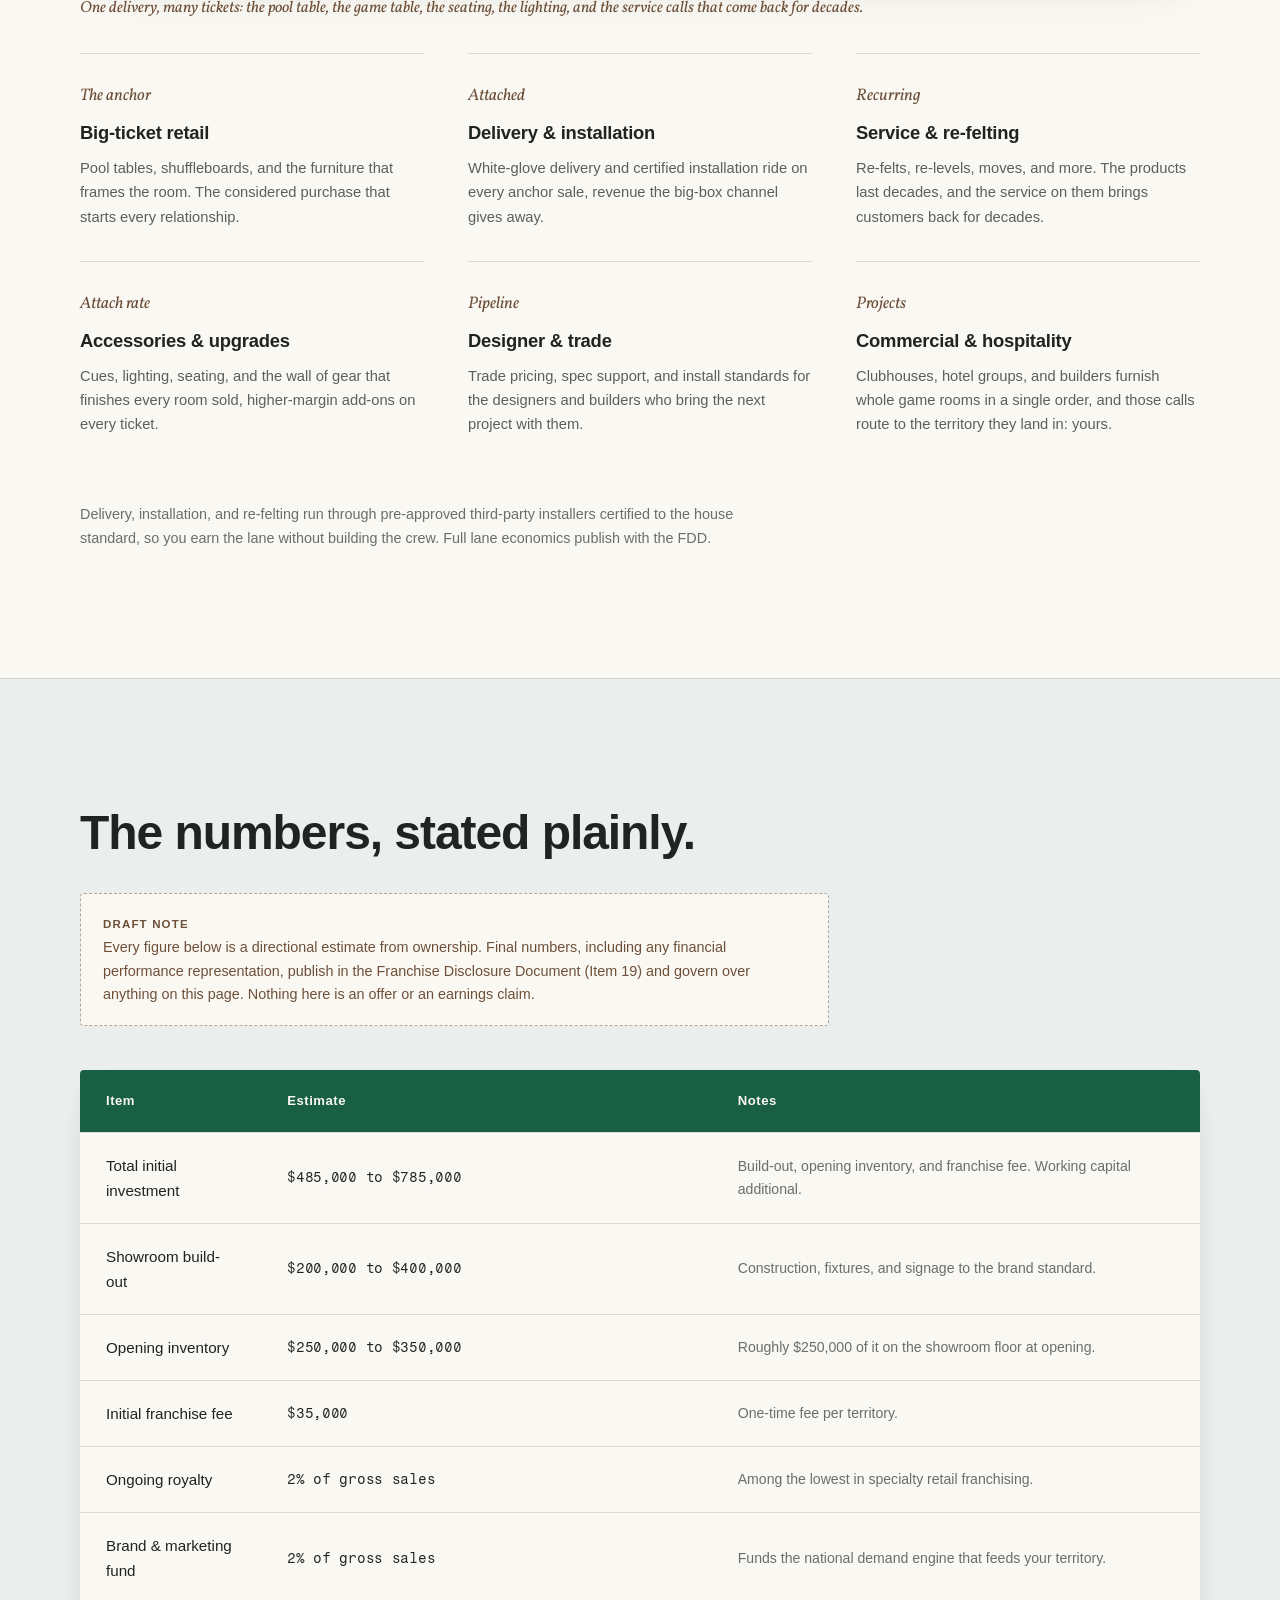
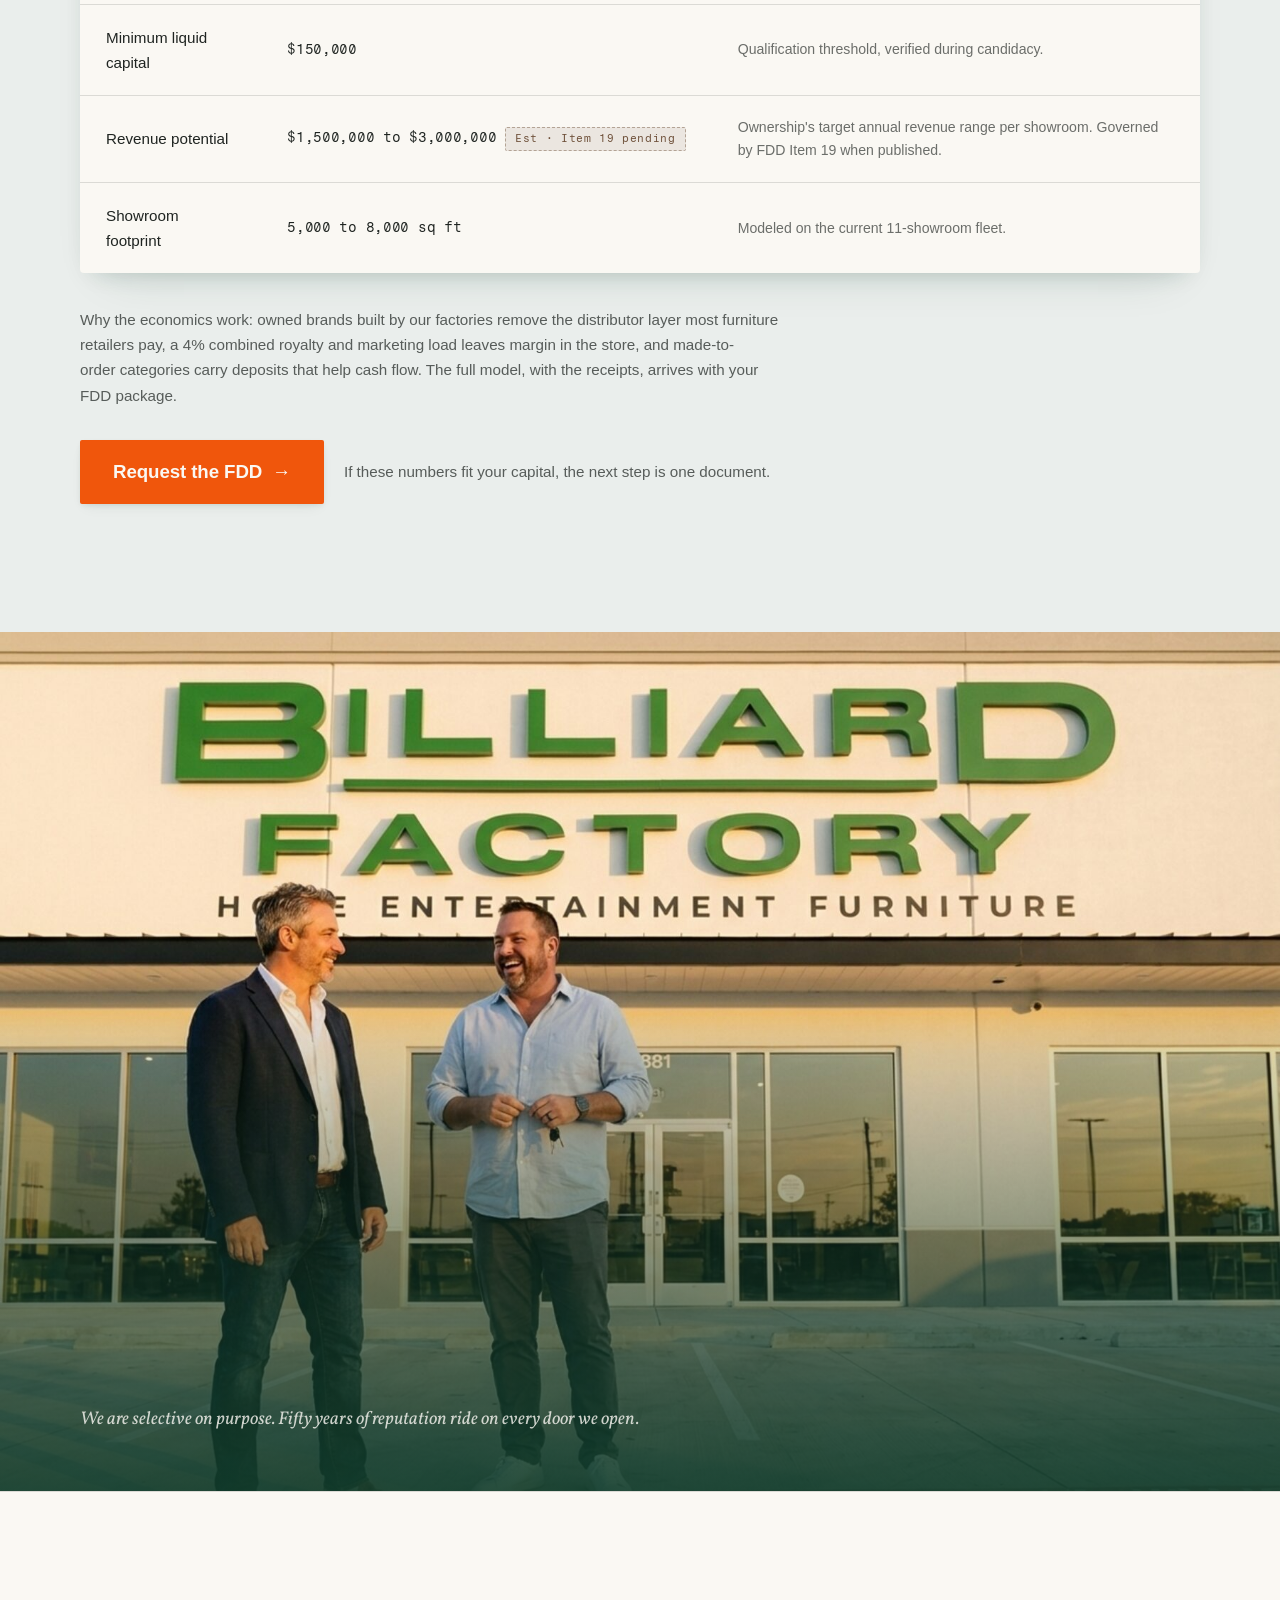
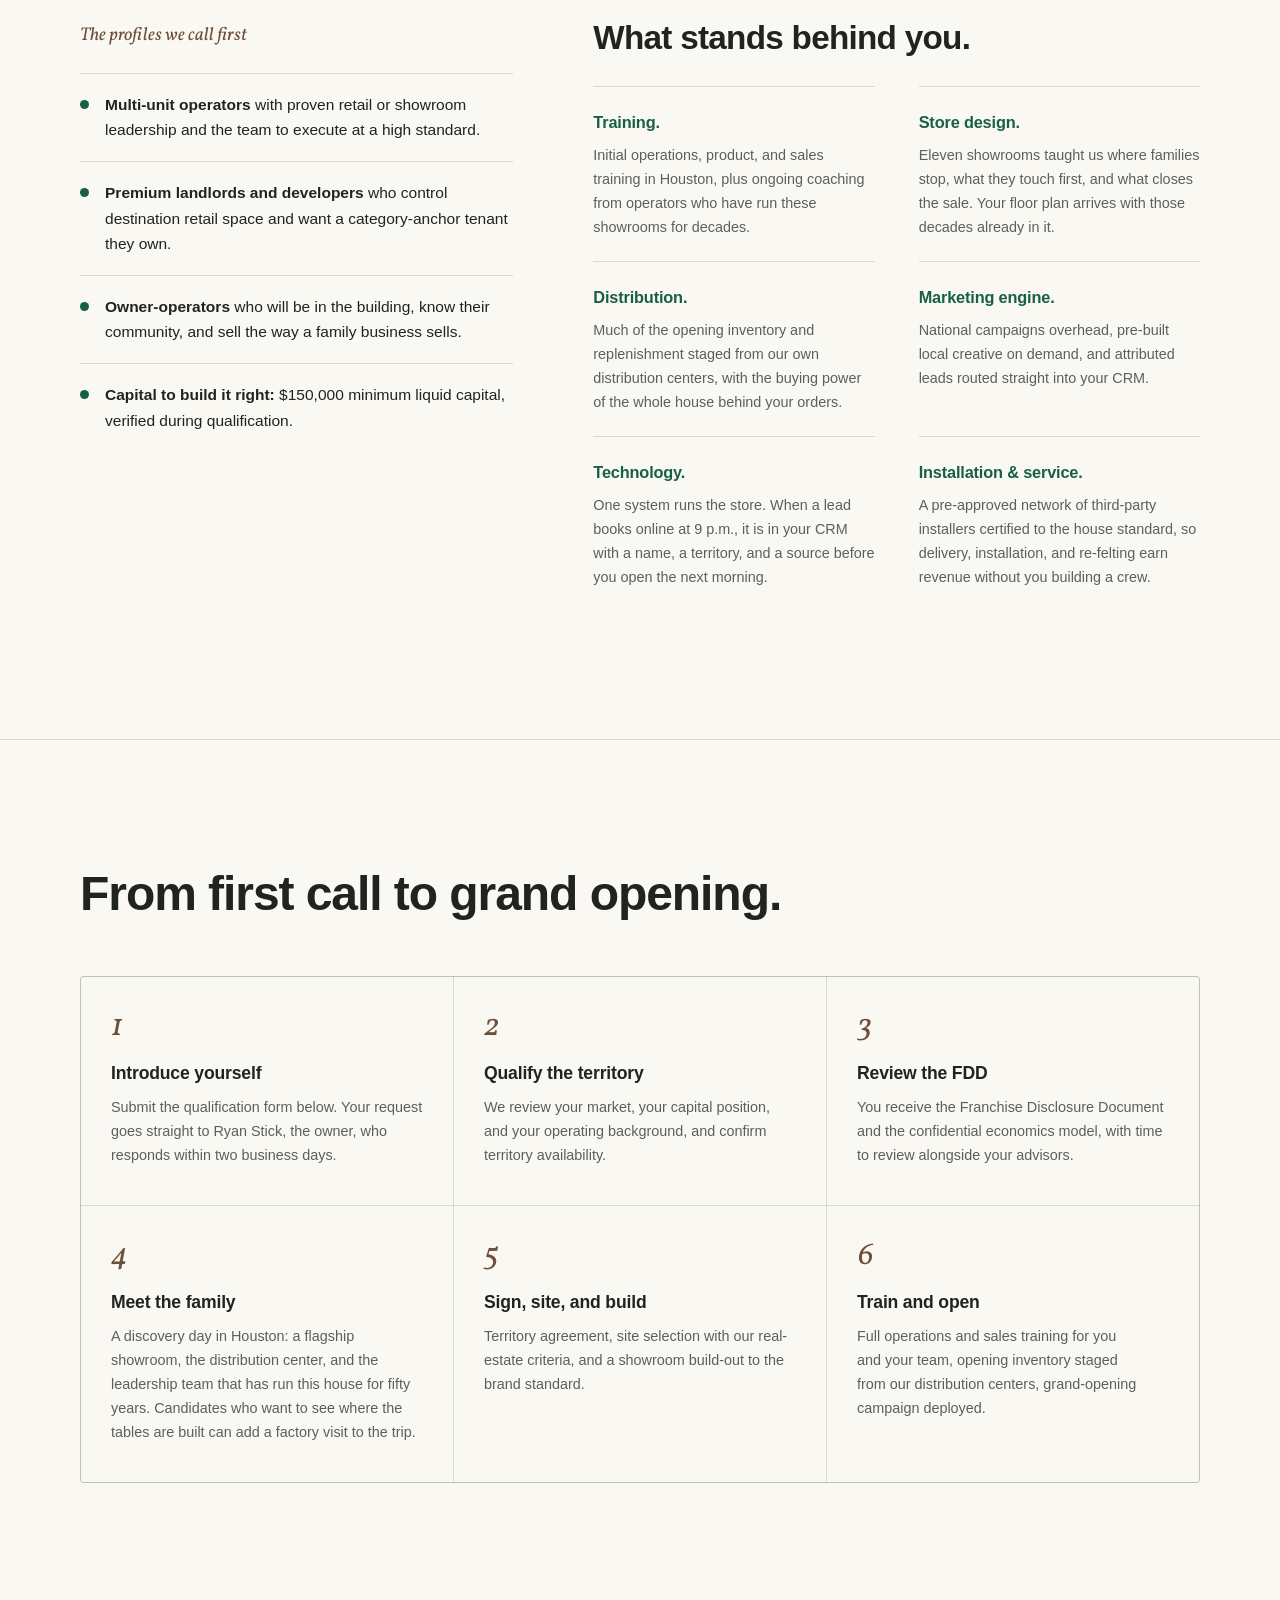
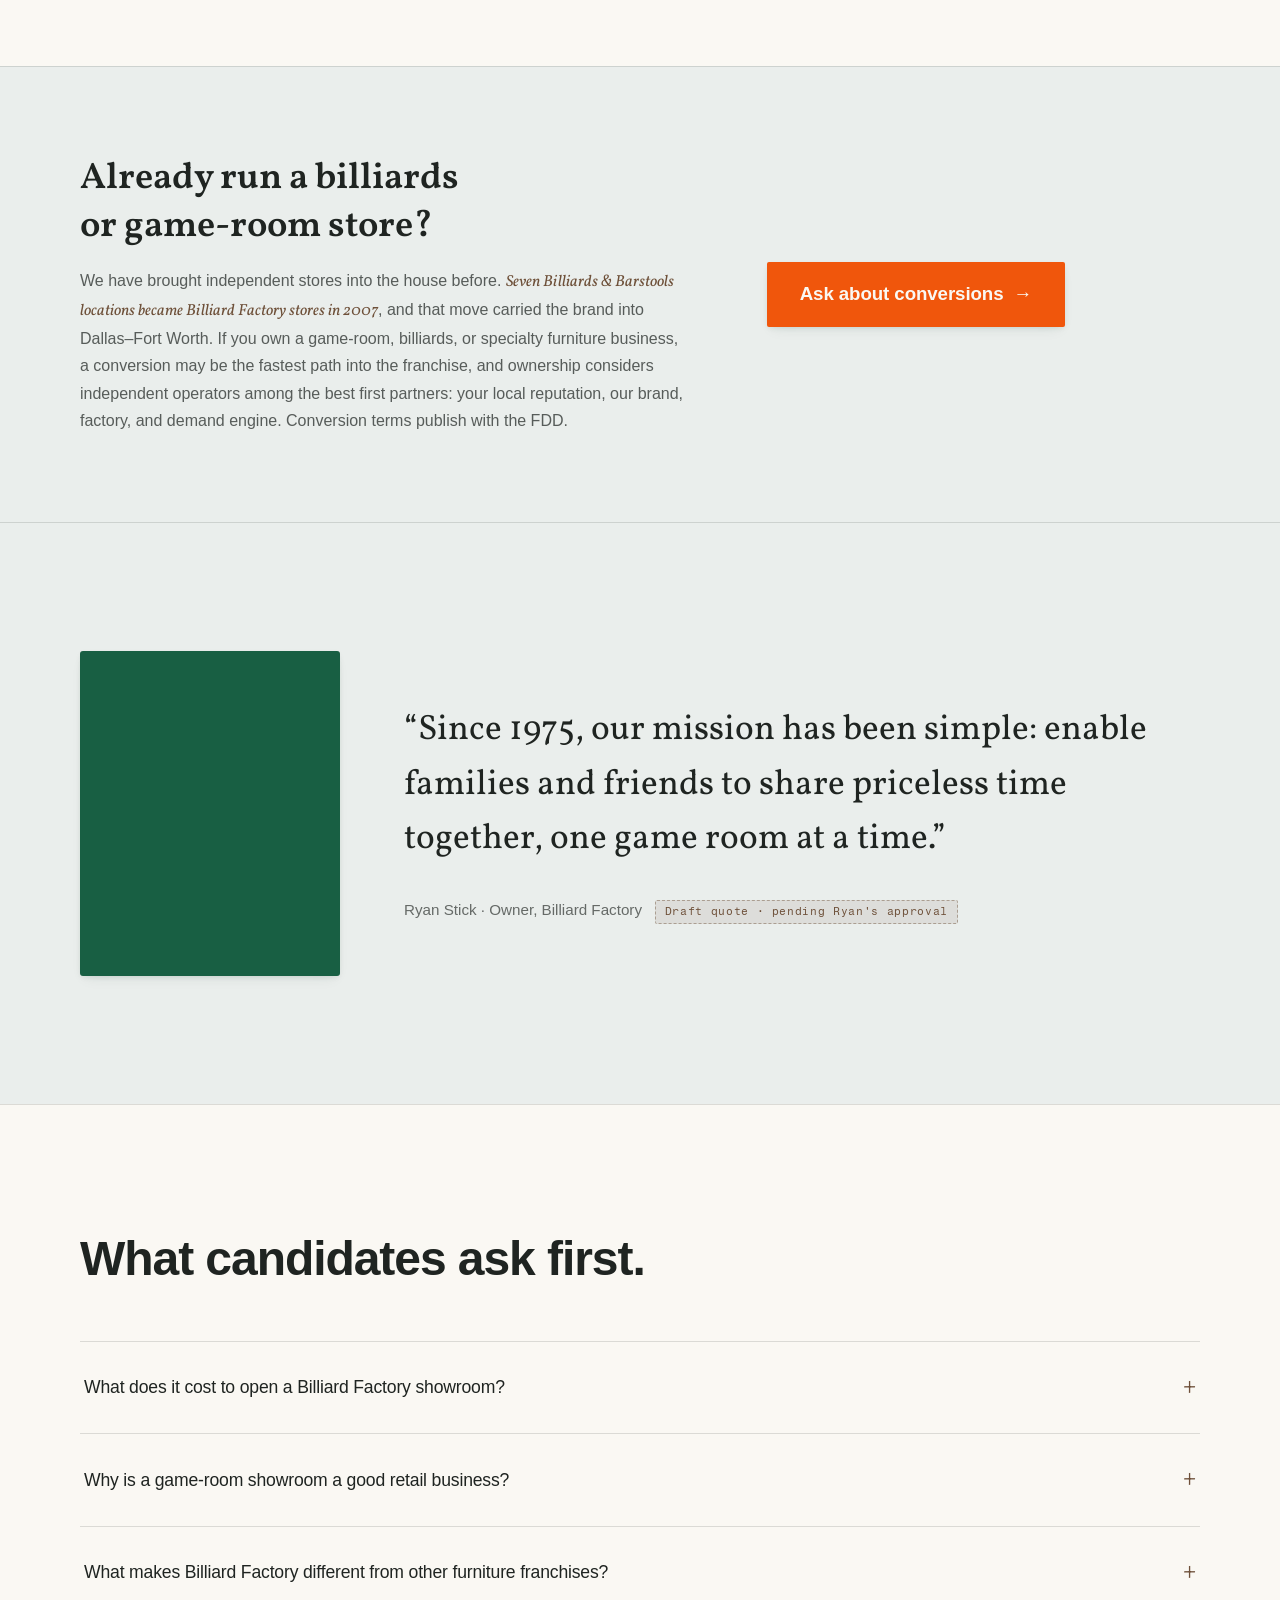
==== commit 7f0e2357: "feat(franchise): timeline collages float free — white canvas keyed to transparency Edge flood-fill k" ====
--- a/franchise/index.html
+++ b/franchise/index.html
@@ -414,7 +414,7 @@
 .timeline p{ font-size:.9rem; color:var(--ink-72); }
 .timeline .t-photo{ margin:0 0 18px; }
 .timeline .t-photo img{ width:100%; height:170px; object-fit:cover; border-radius:3px; box-shadow:var(--sh-sm); }
-.timeline .t-photo--full img{ height:auto; object-fit:contain; }
+.timeline .t-photo--full img{ height:auto; object-fit:contain; border-radius:0; box-shadow:none; }
 .timeline .t-photo figcaption{ margin-top:8px; font-size:.78rem; color:var(--ink-65); font-style:italic; }
 
 /* full-bleed image bands · cropped and text-aligned to match the hero */
@@ -697,8 +697,8 @@
       the proof is the half-century behind the brand.
     </p>
     <div class="timeline">
-      <div class="t" data-rv style="--rv-d:.0s"><figure class="t-photo t-photo--full"><img src="https://ik.imagekit.io/billiardfactory/estoris/images/about-us/about-70_s.jpg?tr=w-800,q-80,f-auto" alt="Black-and-white photographs from the first Billiard Factory years: the family on the showroom floor and an exhibition night around a table" /><figcaption>From the family album: the first years on Telephone Road.</figcaption></figure><p class="yr">1975</p><h3>One store, four people</h3><p>Larry Stick opens the first Billiard Factory on Telephone Road in Houston, a single showroom built on the belief that a game room is where a family gathers.</p></div>
-      <div class="t" data-rv style="--rv-d:.06s"><figure class="t-photo t-photo--full"><img src="https://ik.imagekit.io/billiardfactory/estoris/images/about-us/about-80_s.jpg?tr=w-800,q-80,f-auto" alt="The brick Billiard Factory storefront in the growing years, and family snapshots from the same era" /><figcaption>The playbook leaves Houston: the storefront and the family behind it.</figcaption></figure><p class="yr">1980s</p><h3>Out of Houston</h3><p>The playbook leaves Houston and holds: new stores across the suburbs, then Scottsdale, Arizona, and San Antonio prove the concept travels to markets that had never heard the name.</p></div>
+      <div class="t" data-rv style="--rv-d:.0s"><figure class="t-photo t-photo--full"><img src="assets/about-70s-cutout.png" alt="Black-and-white photographs from the first Billiard Factory years: the family on the showroom floor and an exhibition night around a table" /><figcaption>From the family album: the first years on Telephone Road.</figcaption></figure><p class="yr">1975</p><h3>One store, four people</h3><p>Larry Stick opens the first Billiard Factory on Telephone Road in Houston, a single showroom built on the belief that a game room is where a family gathers.</p></div>
+      <div class="t" data-rv style="--rv-d:.06s"><figure class="t-photo t-photo--full"><img src="assets/about-80s-cutout.png" alt="The brick Billiard Factory storefront in the growing years, and family snapshots from the same era" /><figcaption>The playbook leaves Houston: the storefront and the family behind it.</figcaption></figure><p class="yr">1980s</p><h3>Out of Houston</h3><p>The playbook leaves Houston and holds: new stores across the suburbs, then Scottsdale, Arizona, and San Antonio prove the concept travels to markets that had never heard the name.</p></div>
       <div class="t" data-rv style="--rv-d:.12s"><p class="yr">2007</p><h3>Into Dallas–Fort Worth</h3><p>The acquisition of seven Billiards &amp; Barstools stores carries the brand into the DFW metroplex, growth through both building and buying.</p></div>
       <div class="t" data-rv style="--rv-d:.0s"><figure class="t-photo"><img src="https://ik.imagekit.io/billiardfactory/estoris/images/about-us/2010.jpg?tr=w-800,q-80,f-auto" alt="Four members of the family and leadership under the green Billiard Factory sign in a modern showroom" /><figcaption>Two generations under the same green sign.</figcaption></figure><p class="yr">2010s</p><h3>The second generation</h3><p>Stewardship passes to the Stick family's second generation, committed to one of the widest, deepest product lines in the industry.</p></div>
       <div class="t" data-rv style="--rv-d:.06s"><p class="yr">2020s</p><figure class="t-photo"><img src="assets/founder-owner.jpg" alt="Two generations of Billiard Factory leadership walking out of a showroom beneath the green Billiard Factory sign" width="1600" height="678" /><figcaption>The founder and the owner, walking out the same door.</figcaption></figure><h3>One owner, one vision</h3><p>Ryan Stick assumes full ownership and unites the owned brands, distribution, and retail into a single house.</p></div>
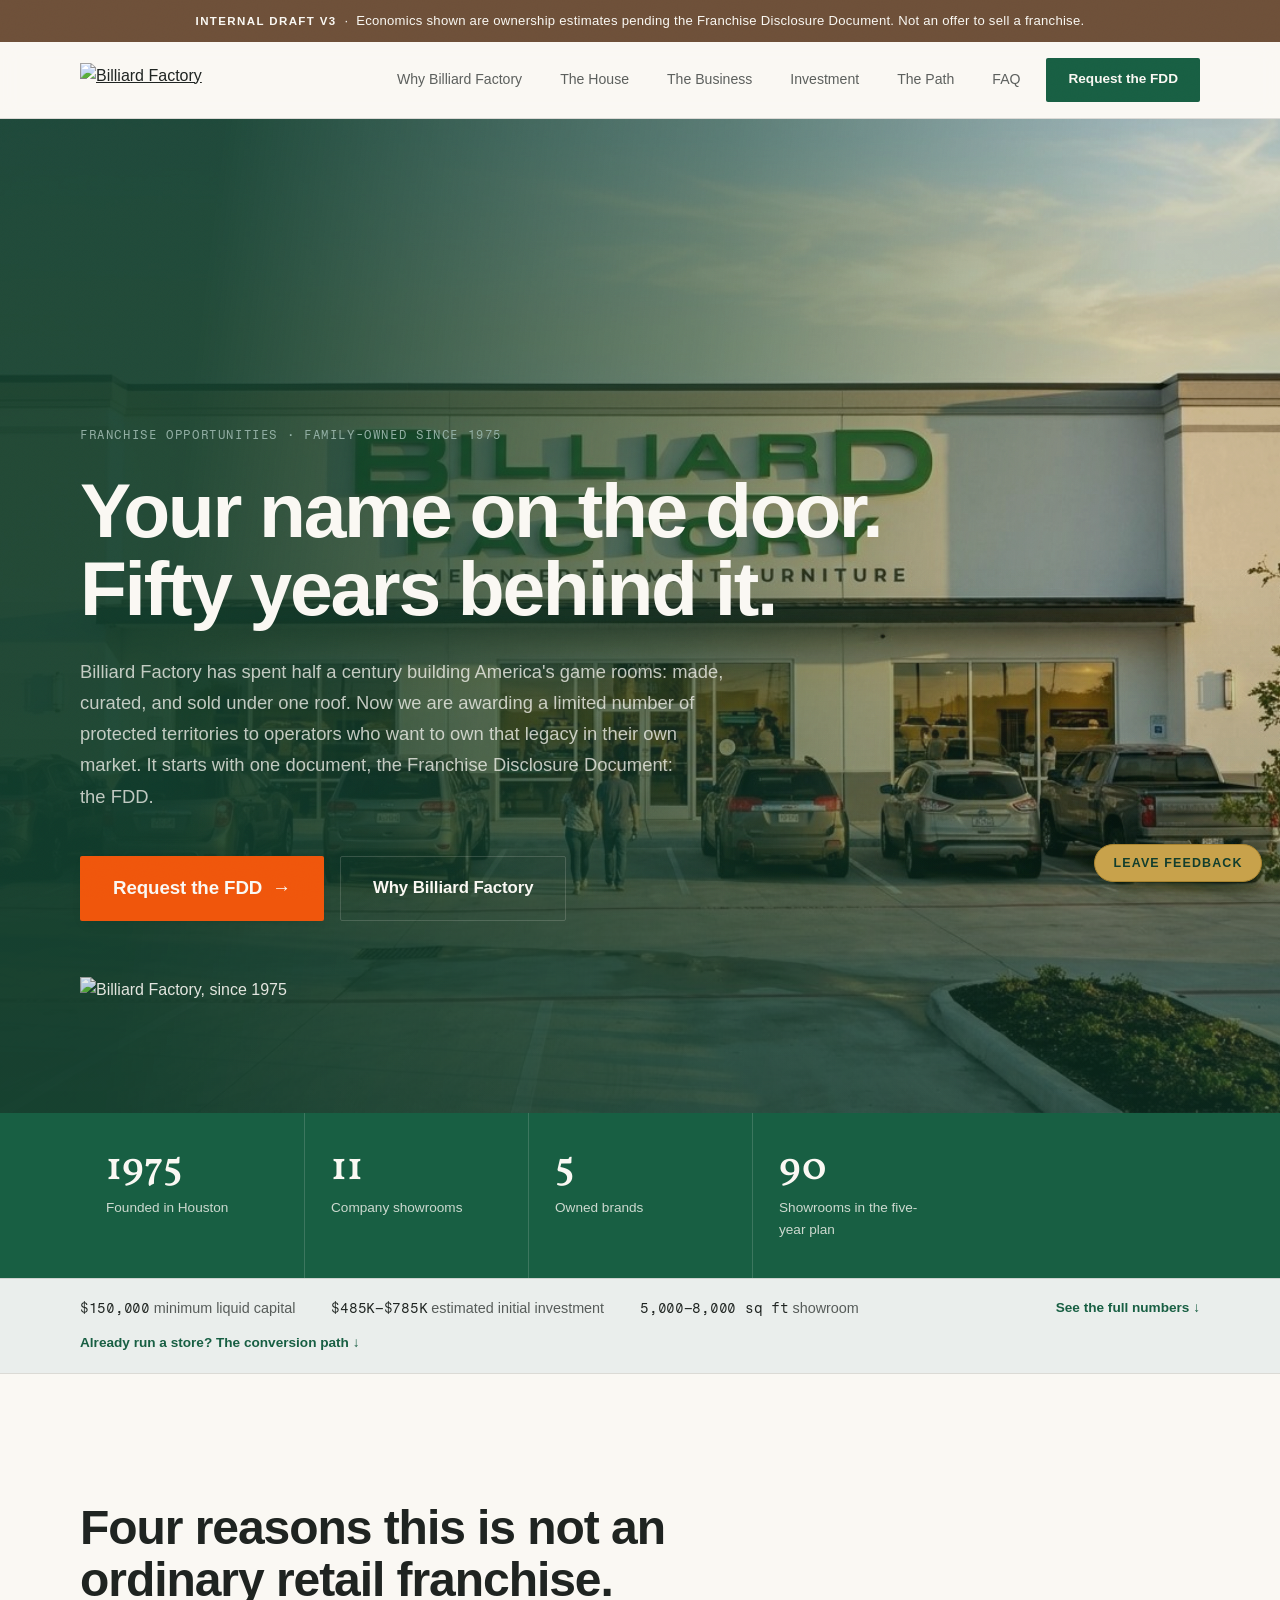
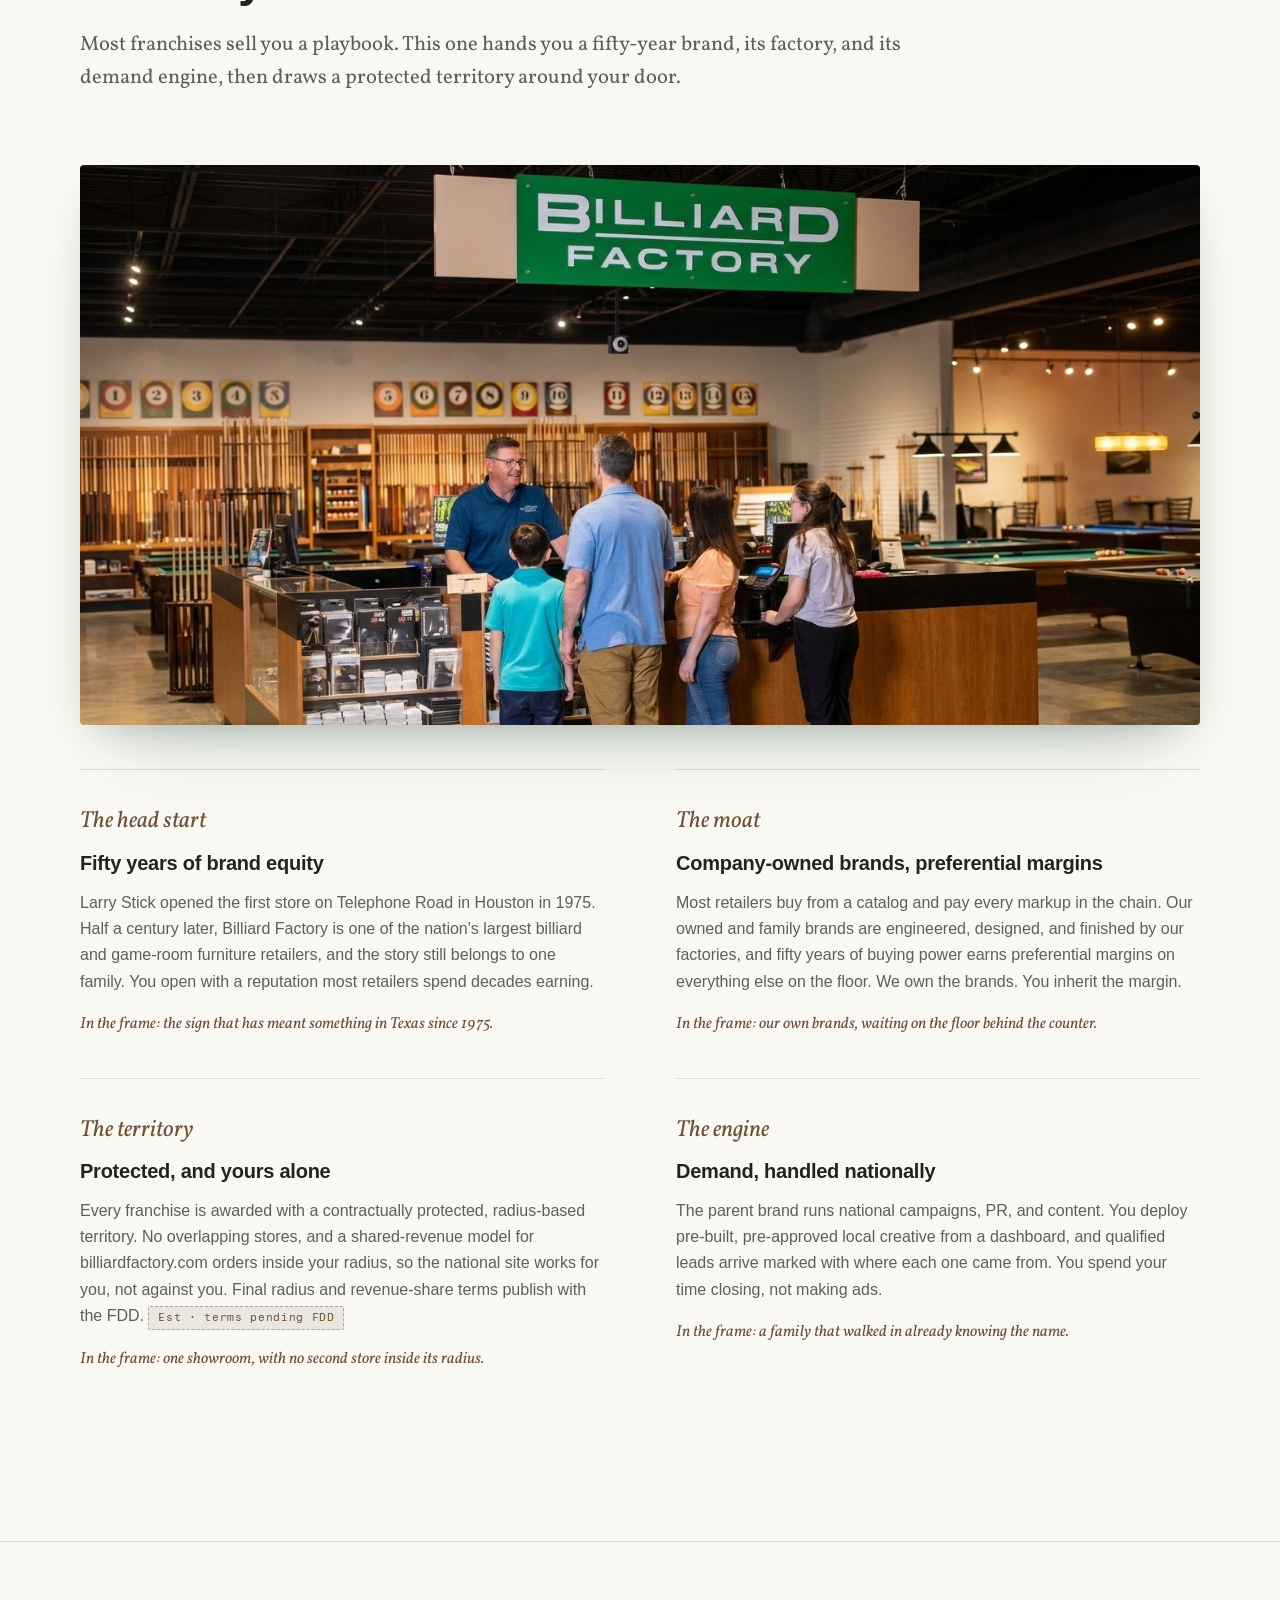
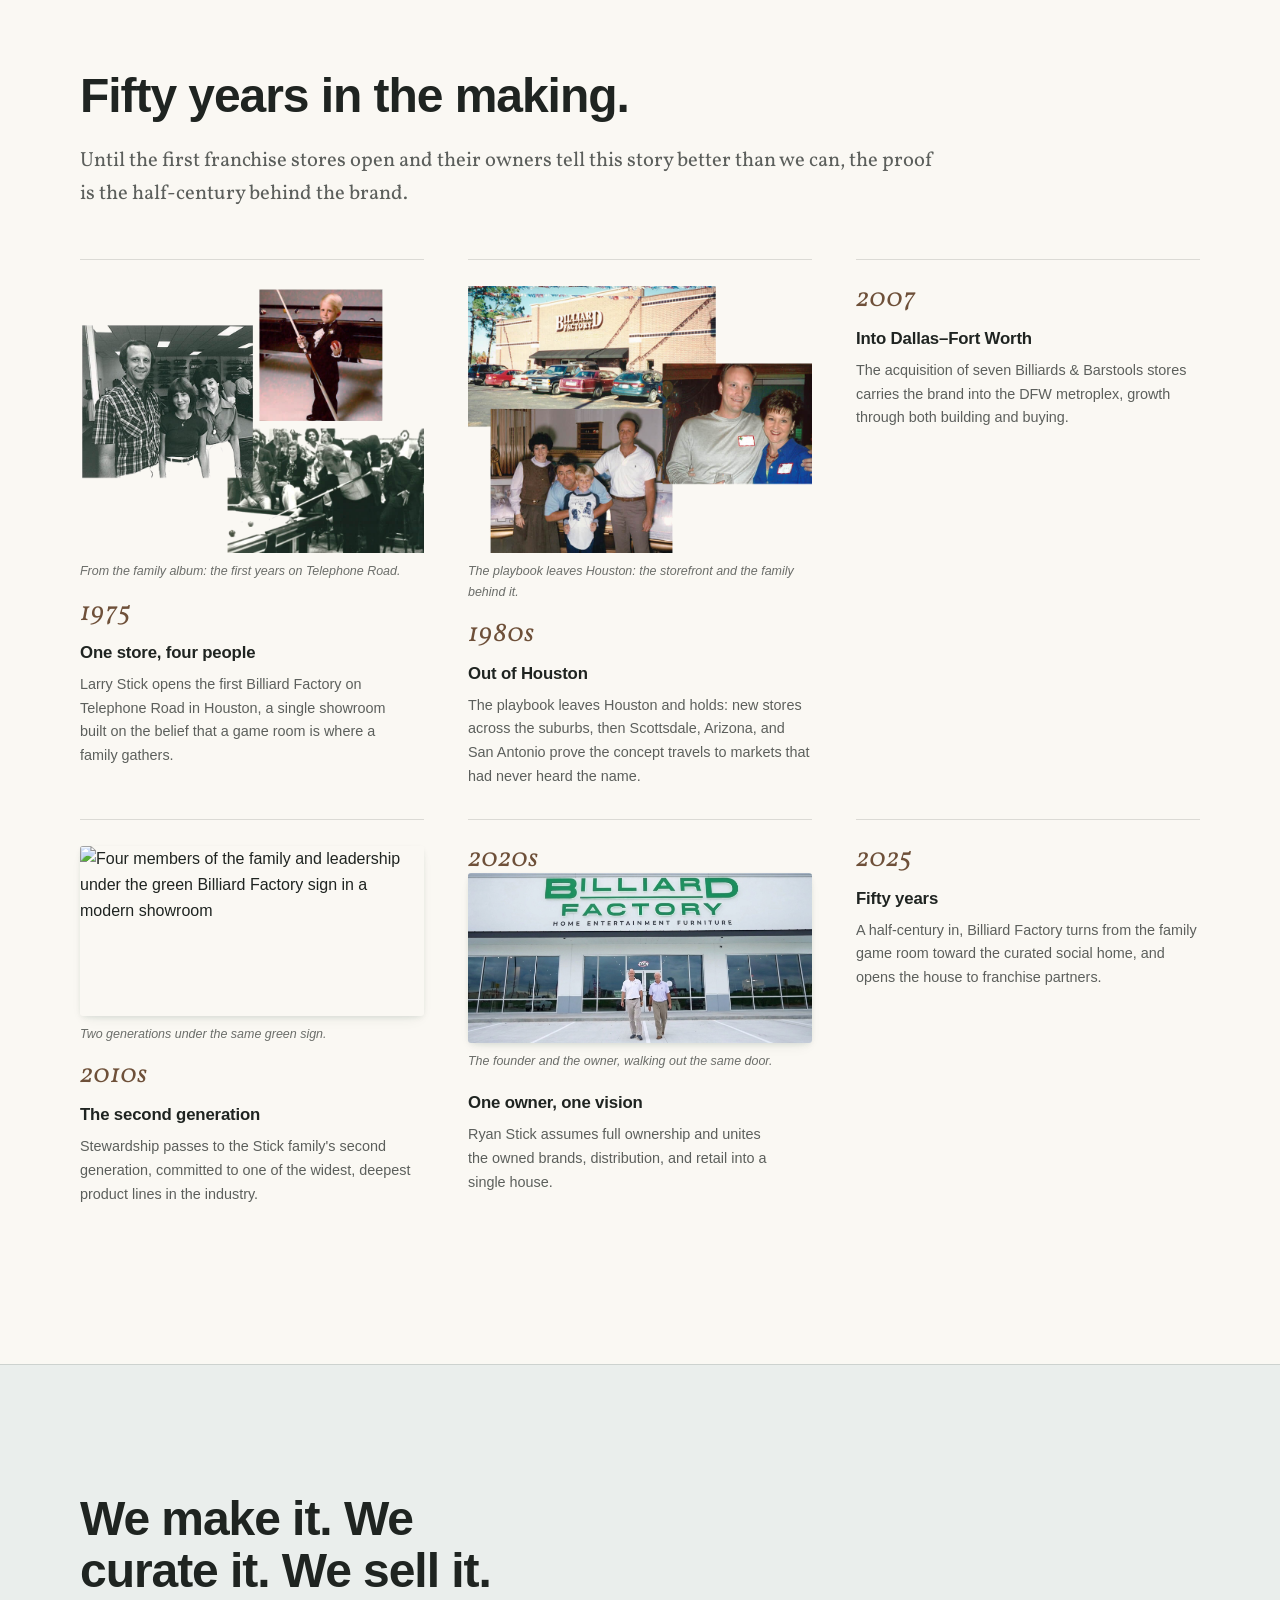
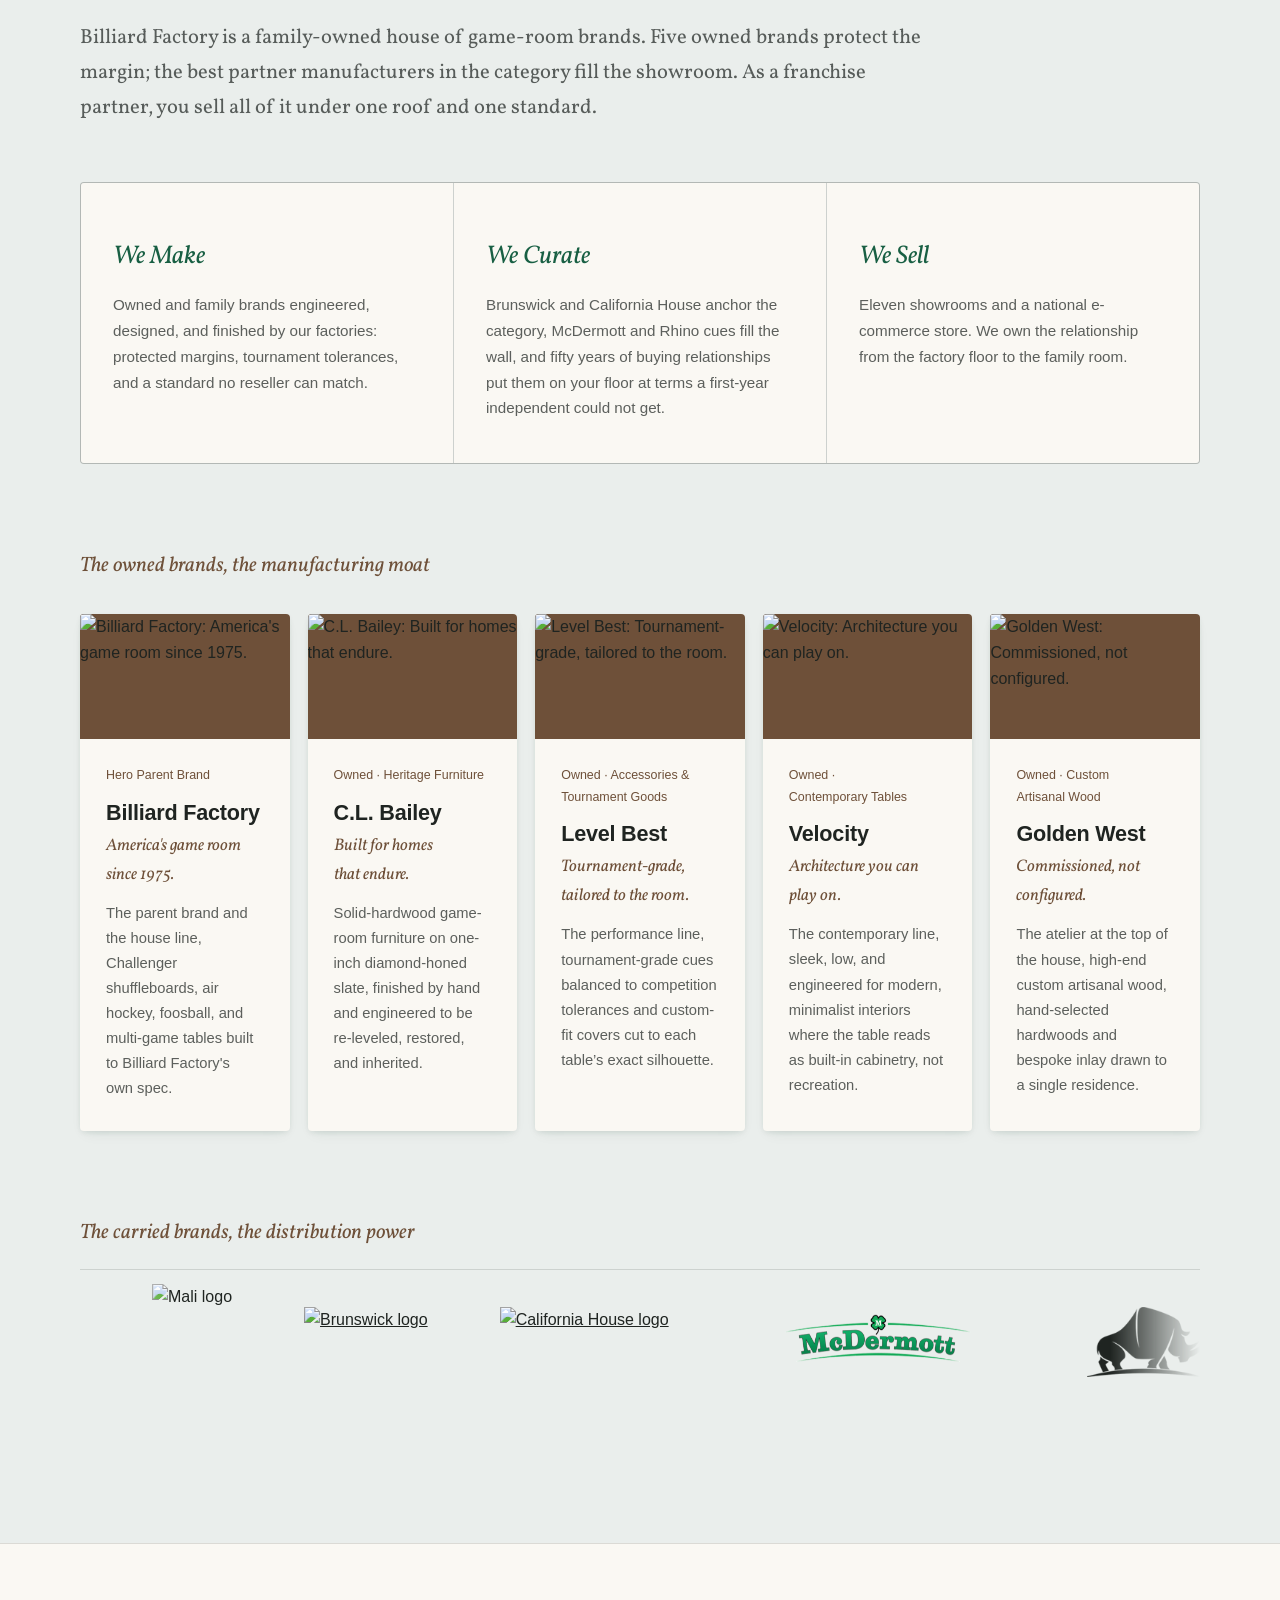
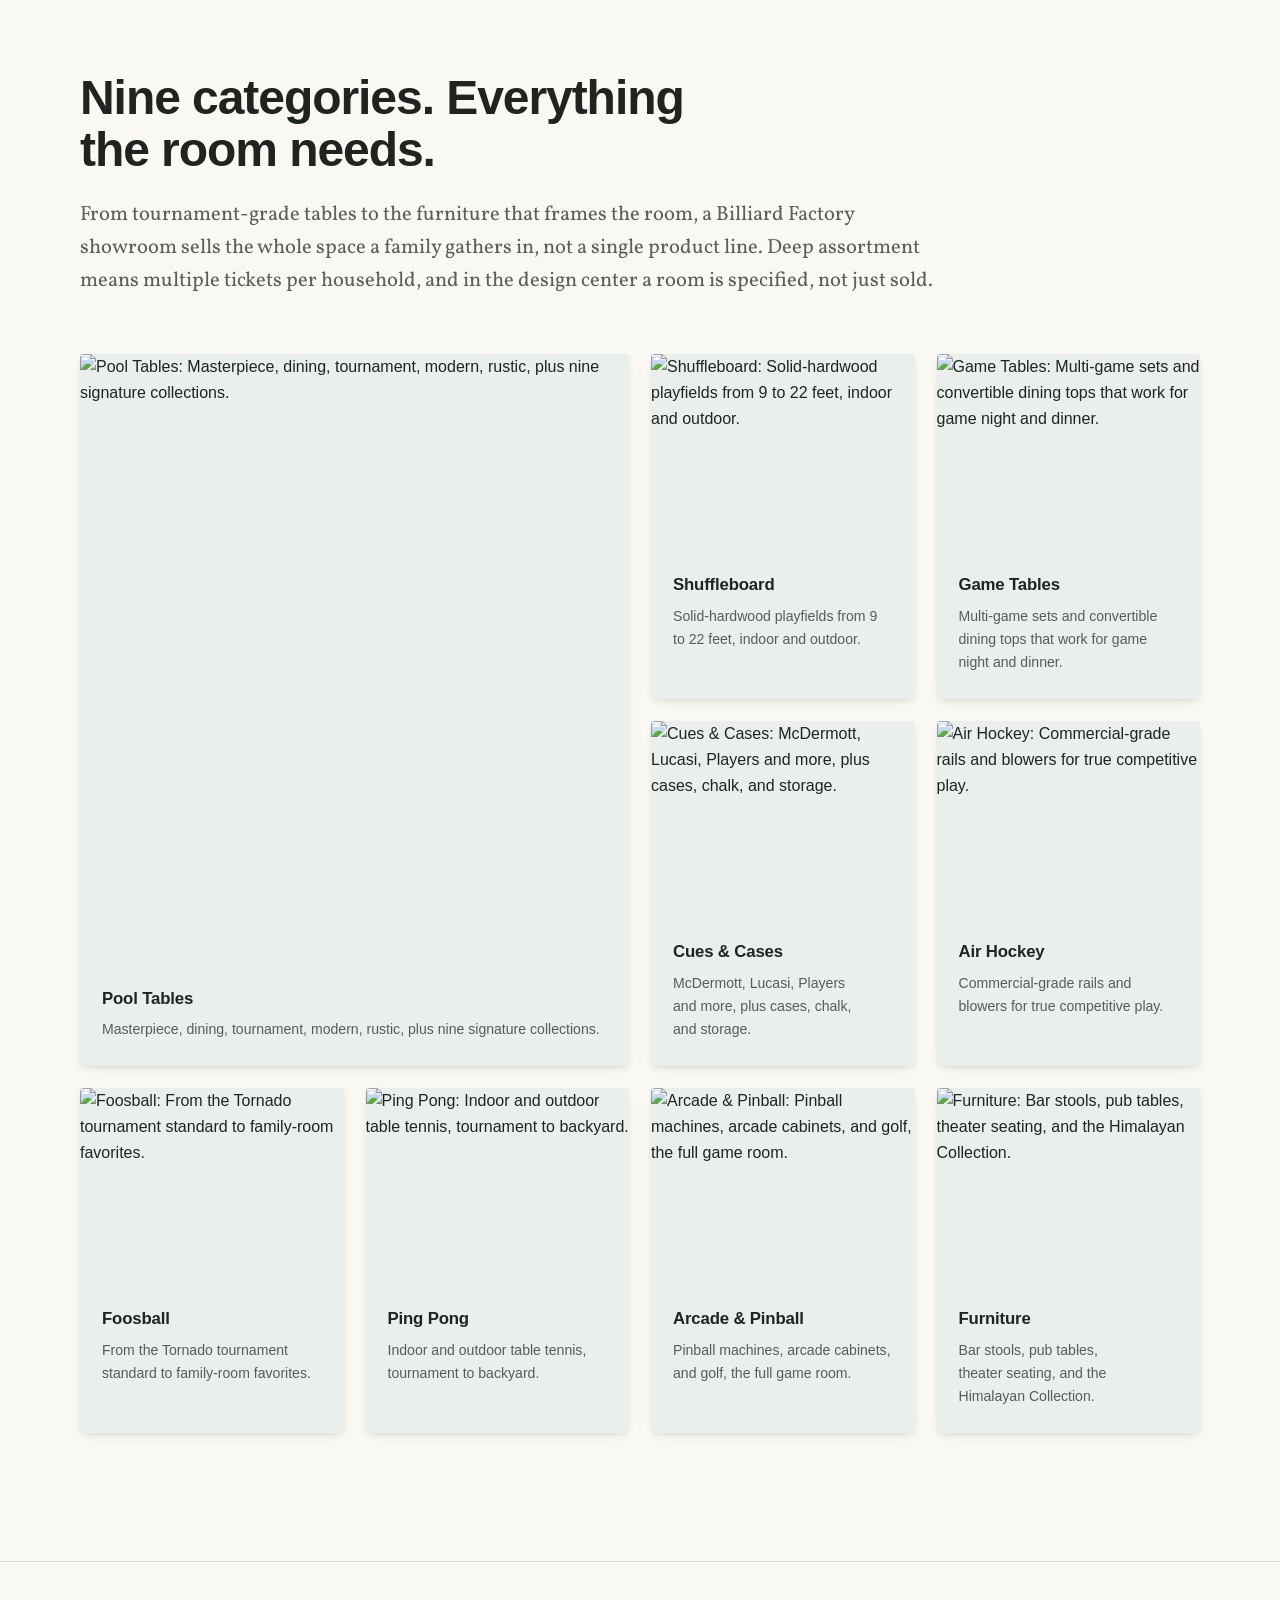
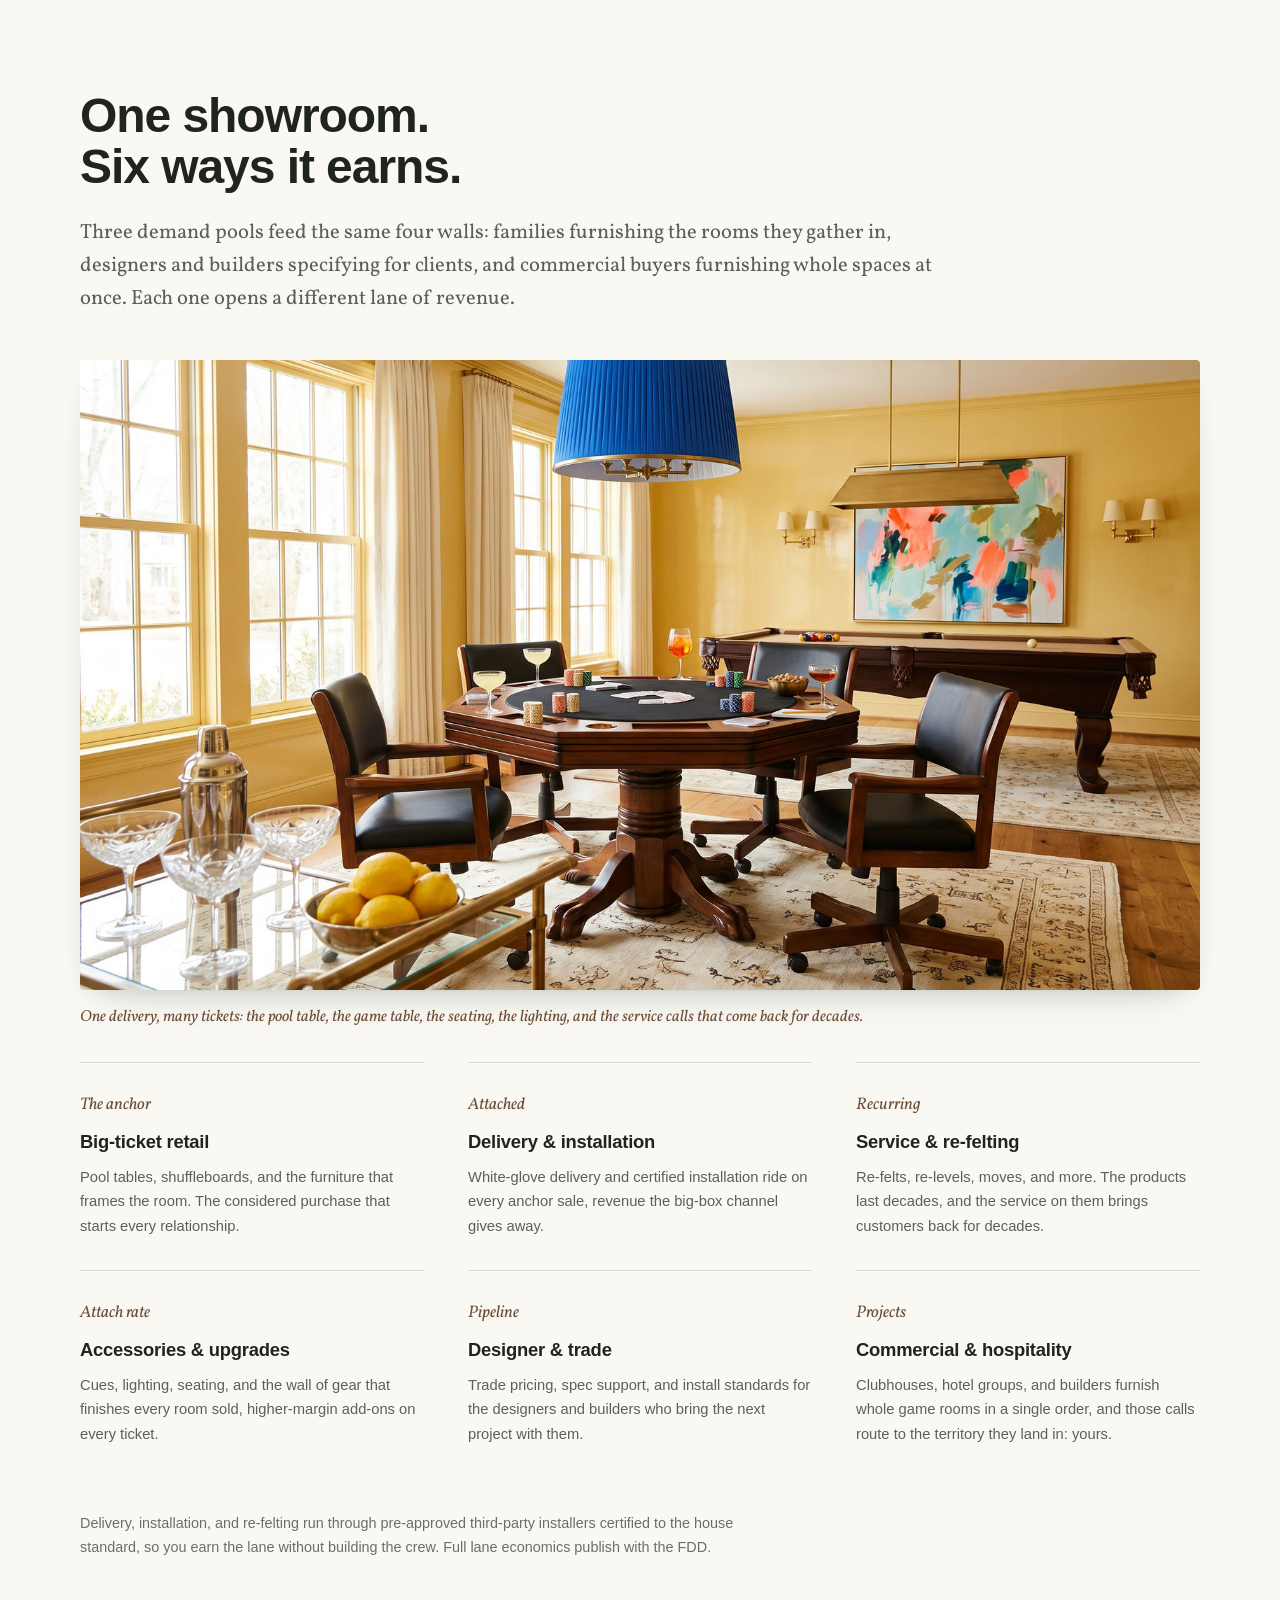
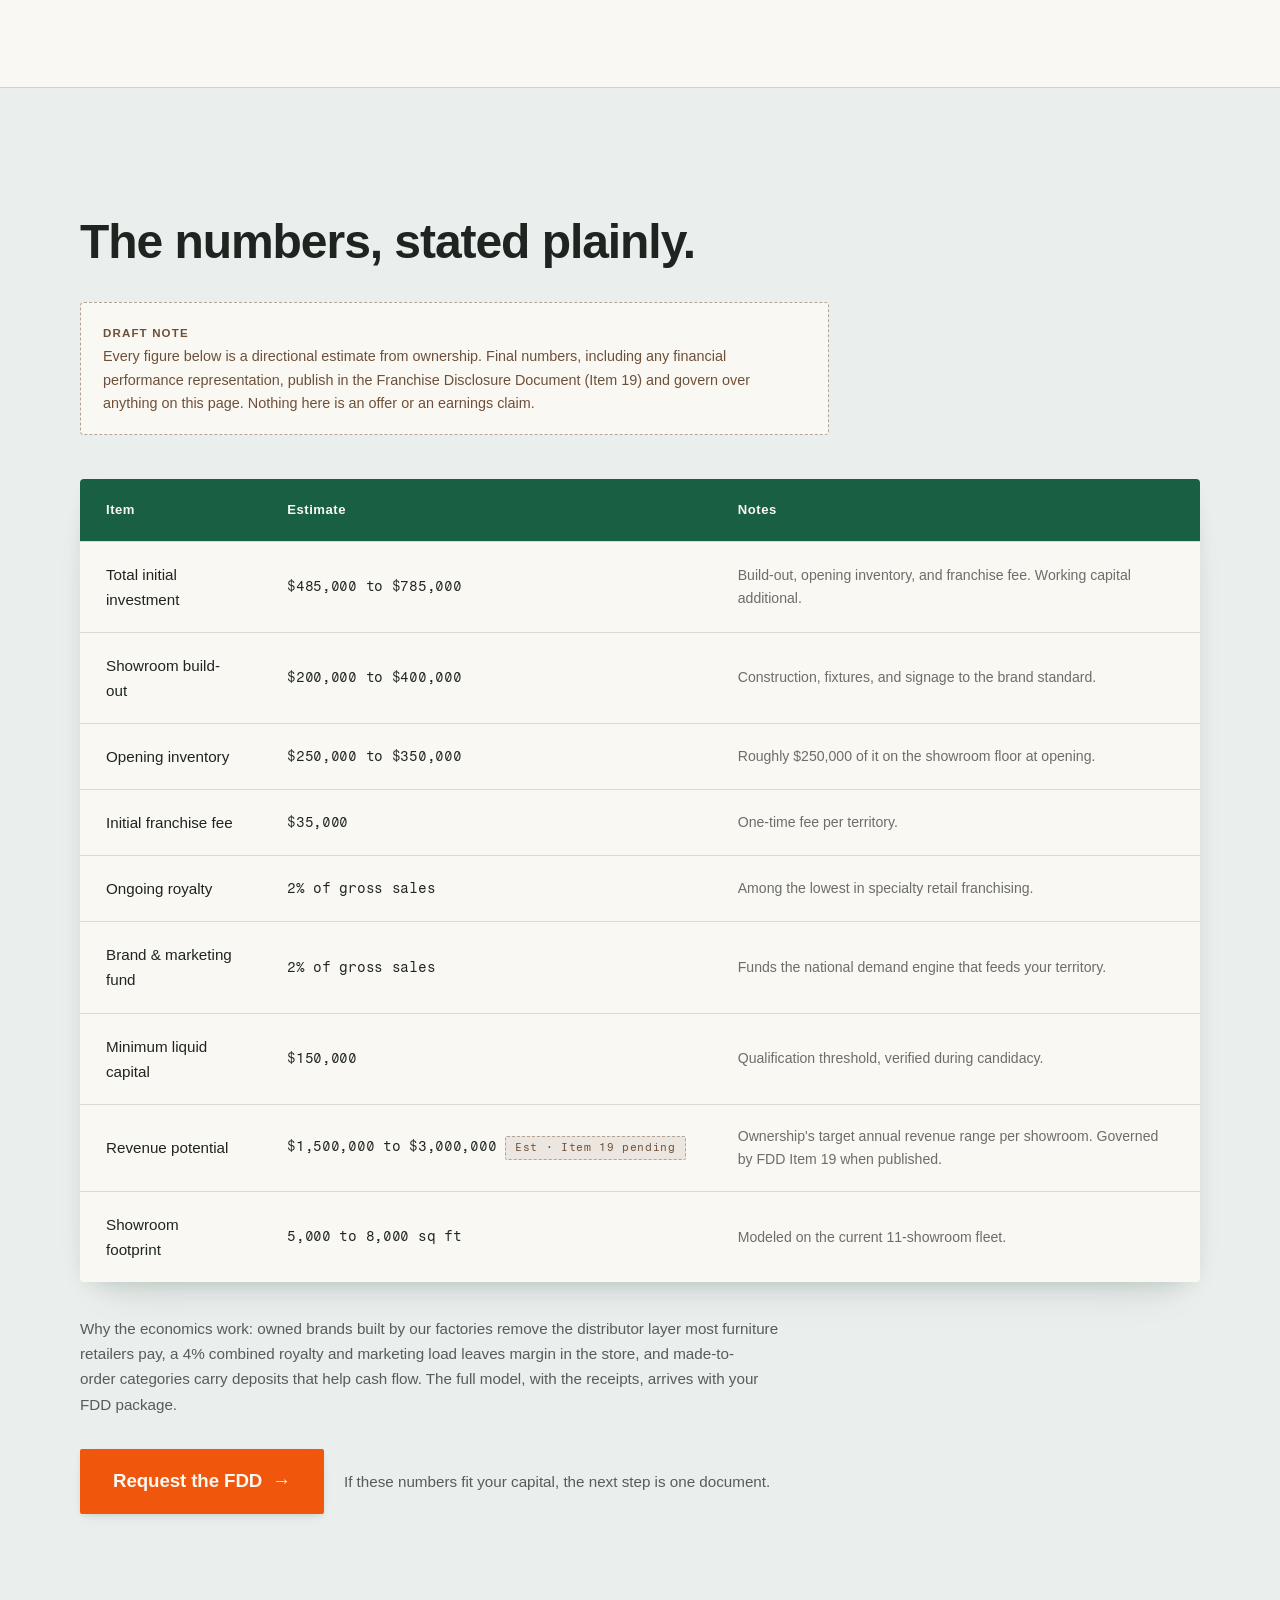
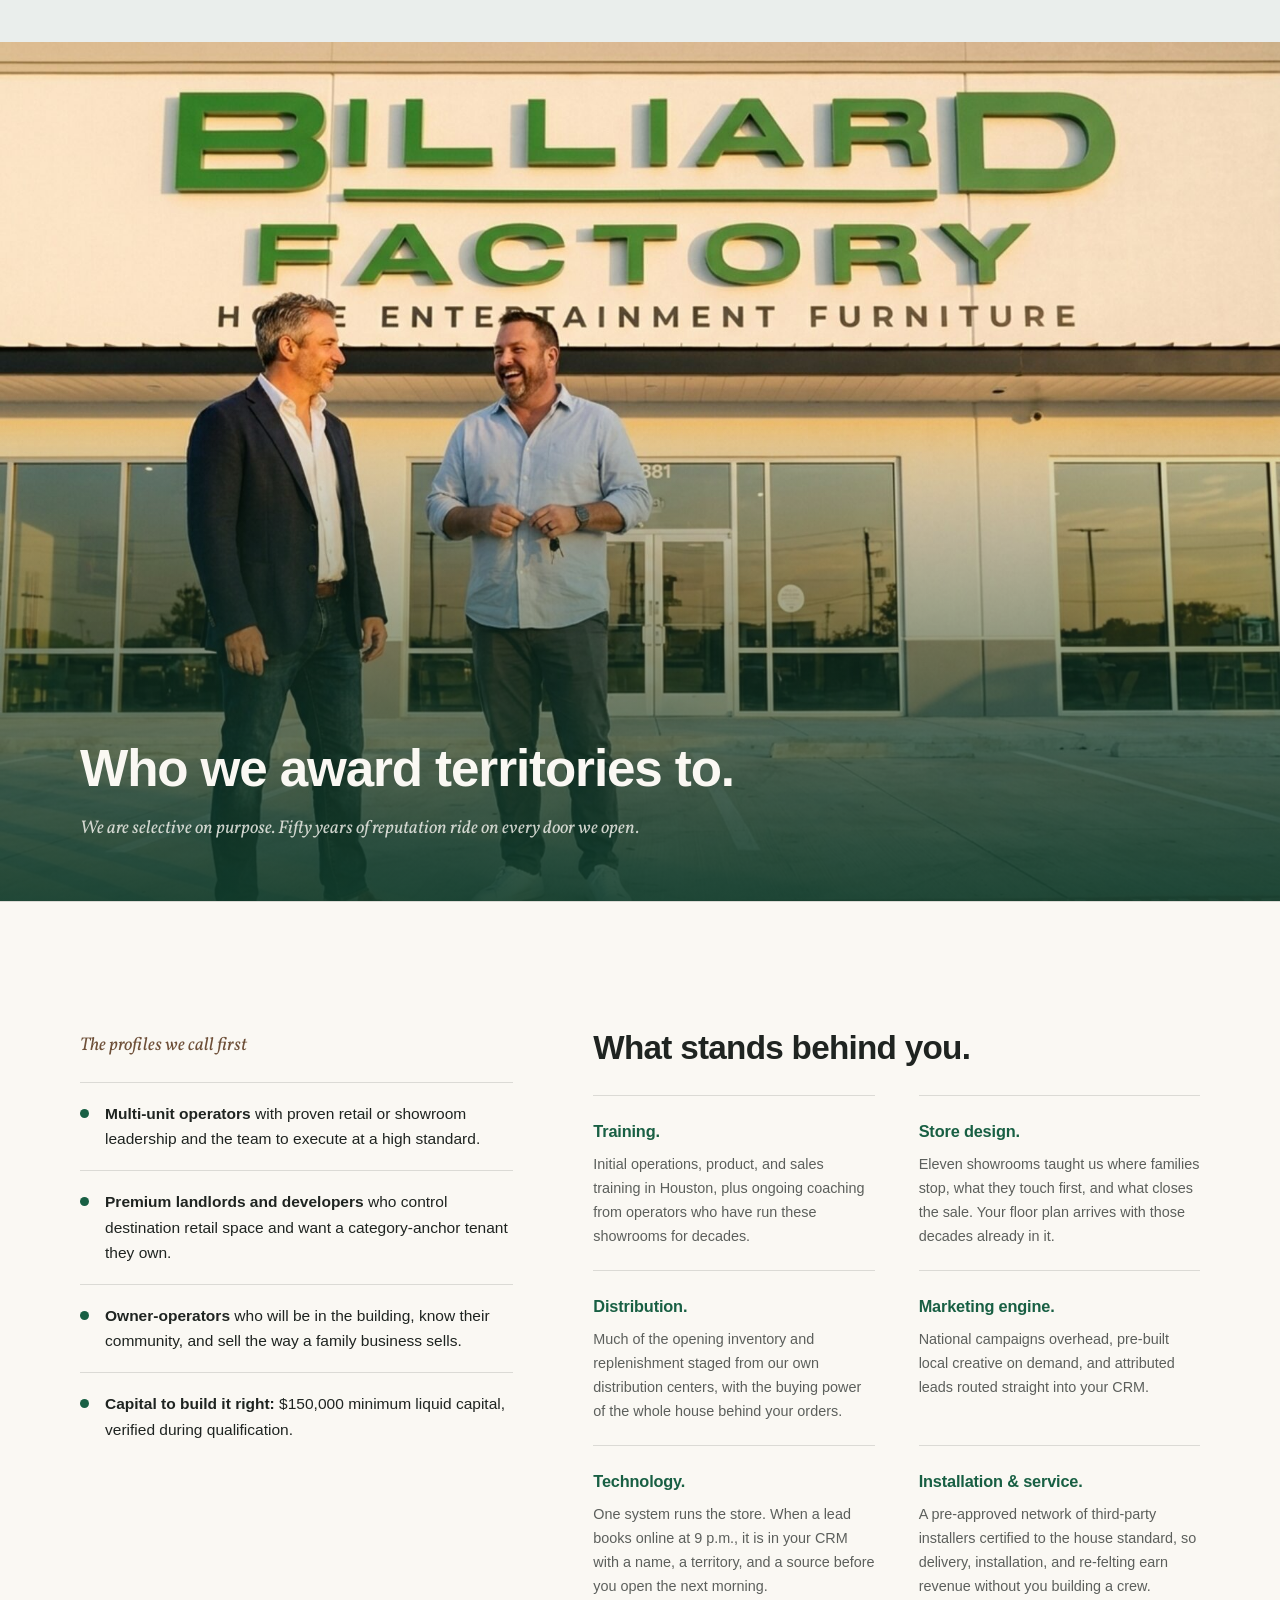
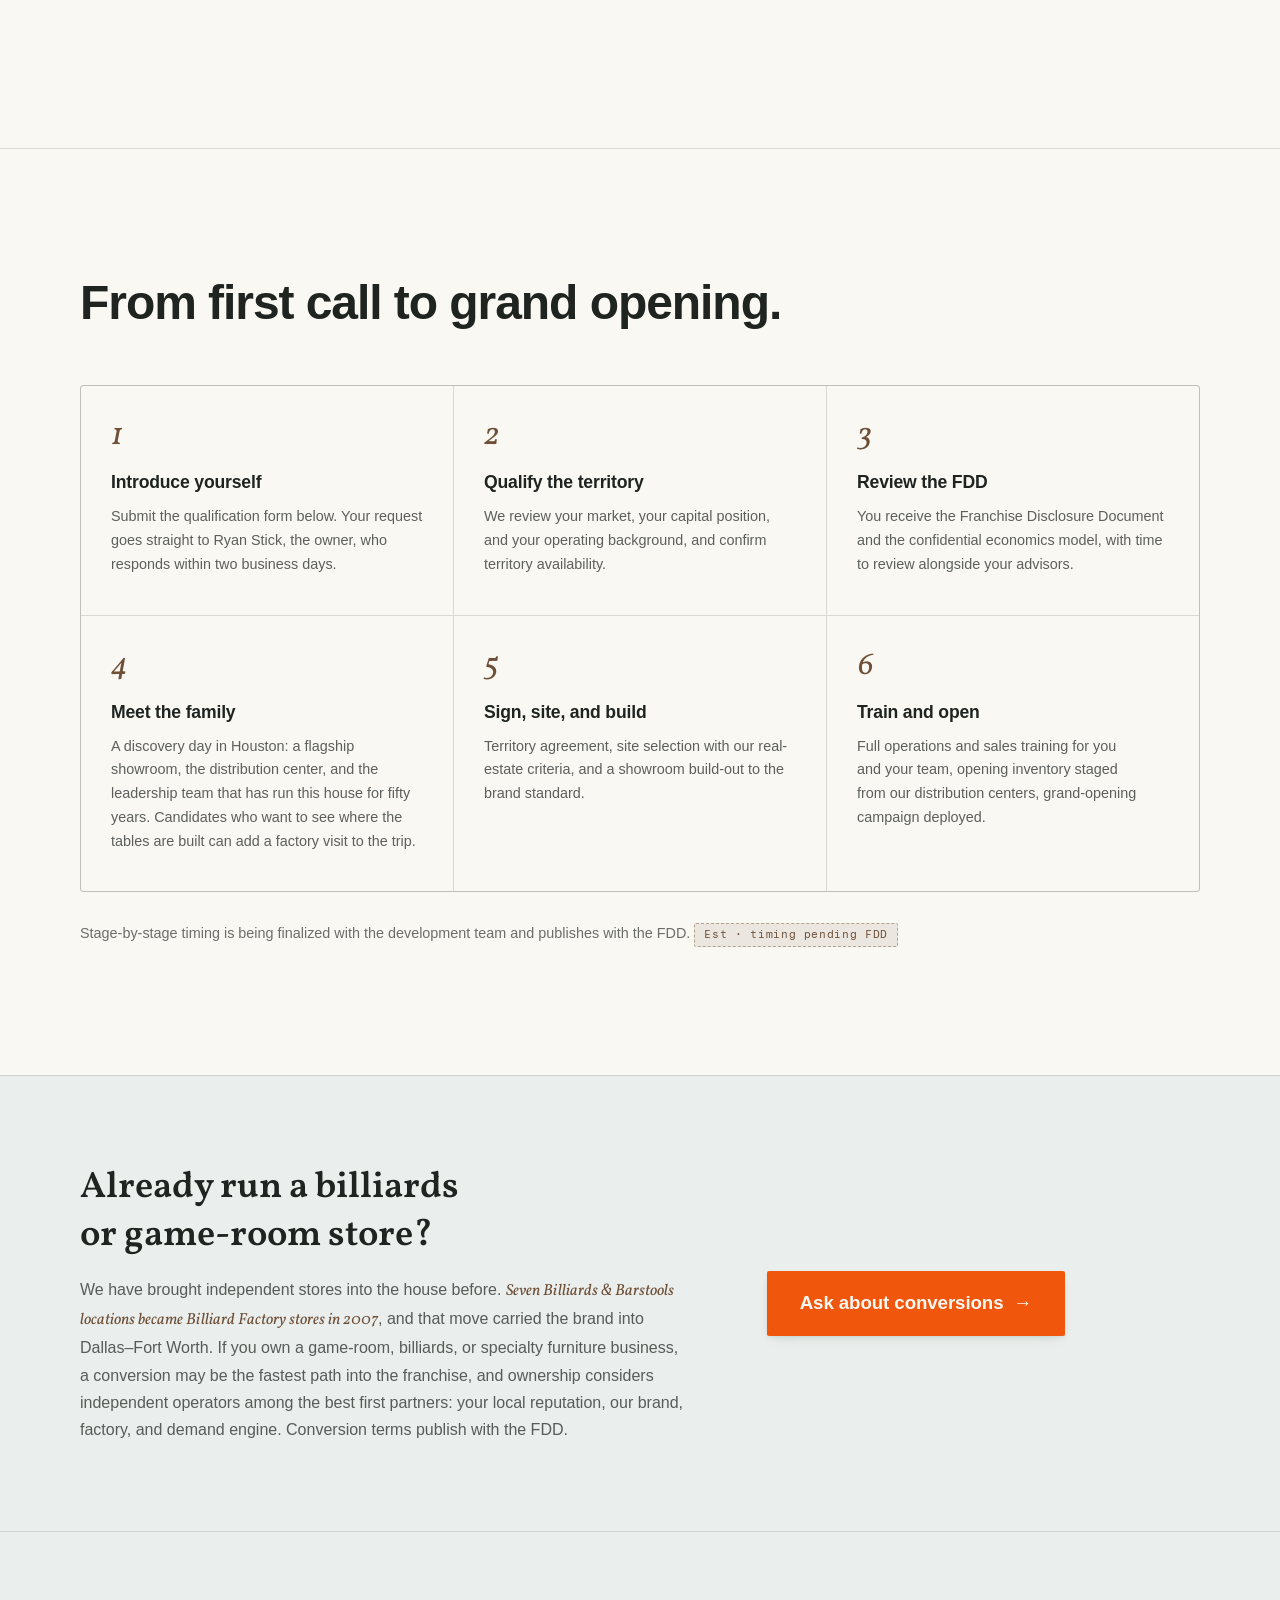
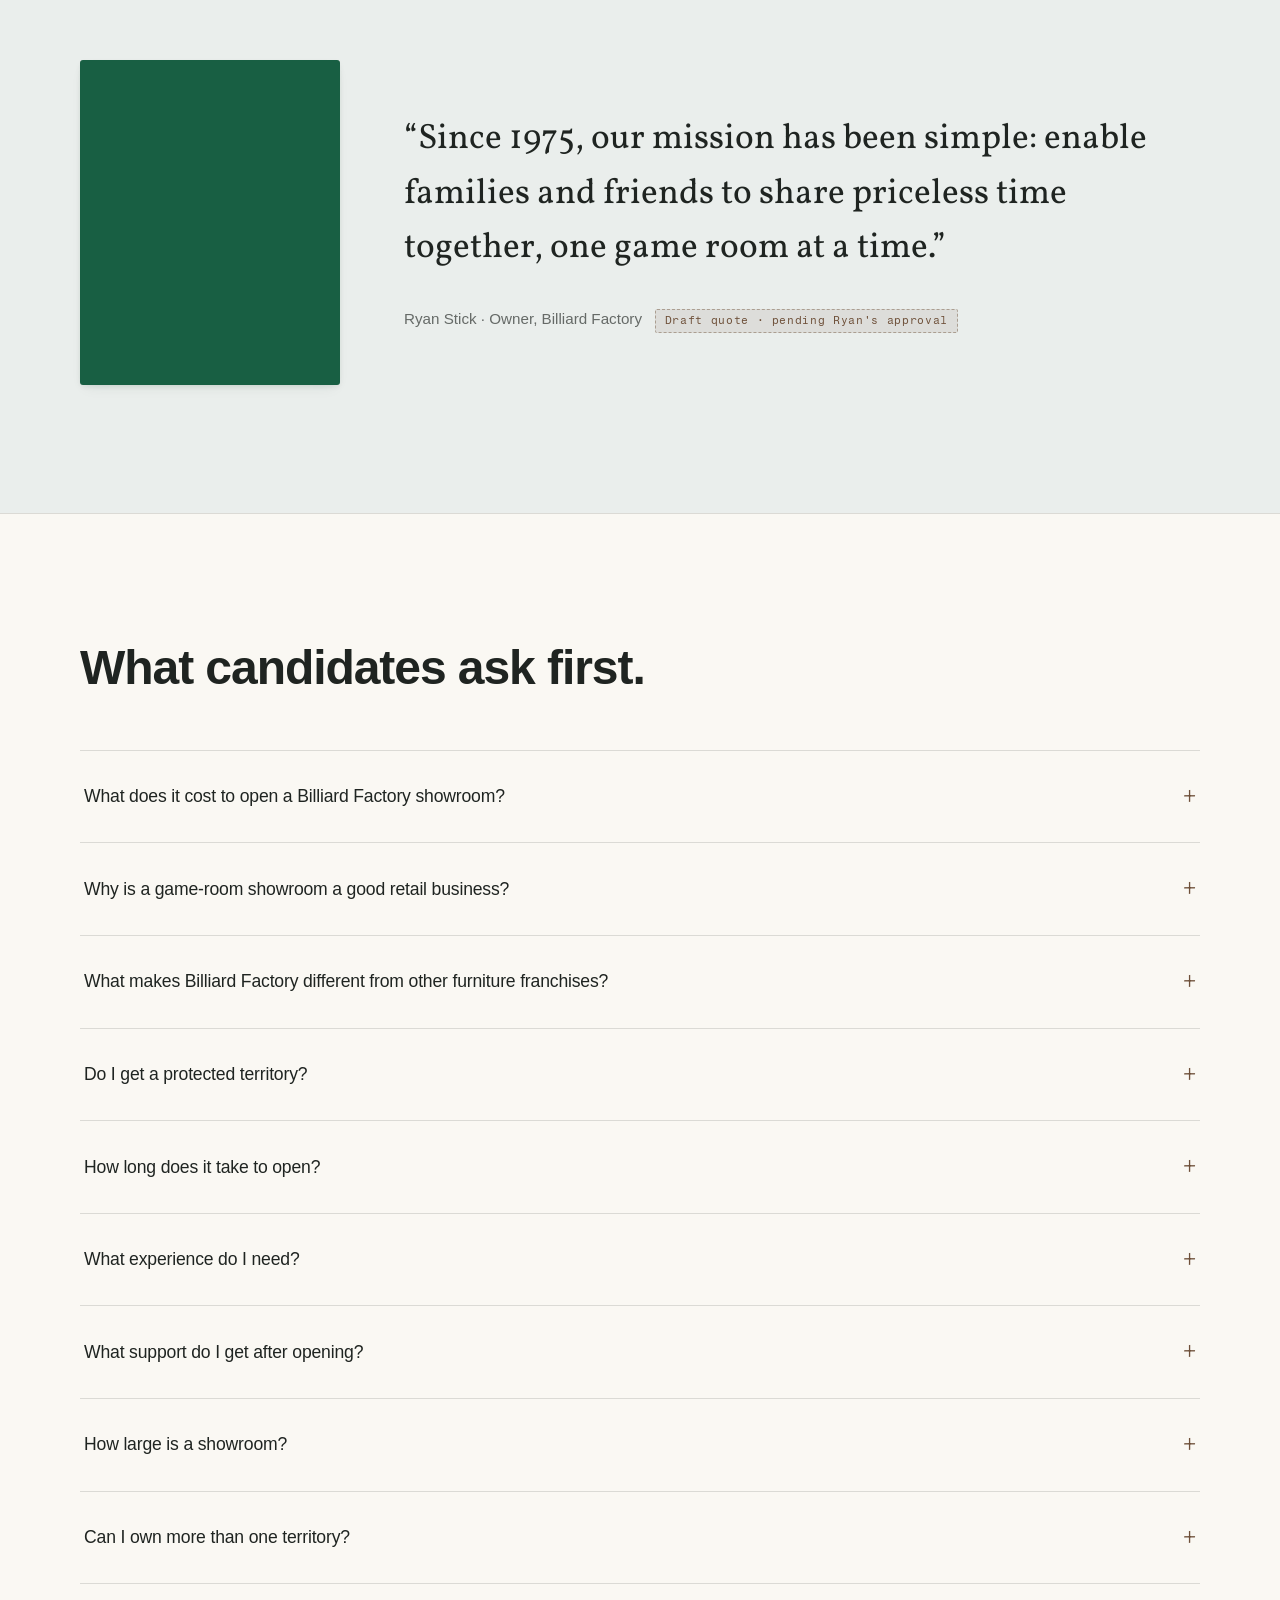
==== commit 890b5ed2: "redesign(franchise): categories block — anchor mosaic replaces band + flat grid The design-band reti" ====
--- a/franchise/index.html
+++ b/franchise/index.html
@@ -347,6 +347,20 @@
 
 /* showroom categories */
 .cats{ display:grid; gap:22px; margin-top:56px; grid-template-columns:repeat(auto-fit,minmax(280px,1fr)); }
+@media(min-width:1080px){
+  .cats{ grid-template-columns:repeat(4,1fr); }
+  .cats .cat--anchor{ grid-column:span 2; grid-row:span 2; }
+  .cats .cat--anchor .ph{ aspect-ratio:auto; flex:1; min-height:0; }
+  .cats .cat--anchor{ display:flex; flex-direction:column; }
+  .cats .cat--anchor .bd{ padding:26px 28px 30px; }
+  .cats .cat--anchor h3{ font-size:1.5rem; letter-spacing:-.02em; }
+  .cats .cat--anchor p{ font-size:.95rem; max-width:42em; }
+}
+@media(min-width:640px) and (max-width:1079.98px){
+  .cats .cat--anchor{ grid-column:1 / -1; }
+  .cats .cat--anchor .ph{ aspect-ratio:16/8; }
+  .cats .cat--anchor h3{ font-size:1.3rem; }
+}
 .cats .cat{ border-radius:4px; overflow:hidden; background:var(--mist); box-shadow:var(--sh-sm);
   transition:transform .25s var(--ease-out), box-shadow .25s var(--ease-out); }
 .cats .cat:hover{ transform:translateY(-3px); box-shadow:var(--sh-md); }
@@ -359,6 +373,7 @@
 /* phones: 2-up compact tiles so nine categories scan in five rows, not nine screens */
 @media(max-width:640px){
   .cats{ grid-template-columns:repeat(2,1fr); gap:14px; }
+  .cats .cat--anchor{ grid-column:1 / -1; }
   .cats .cat .bd{ padding:13px 14px 16px; }
   .cats .cat h3{ font-size:.92rem; }
   .cats .cat p{ display:none; }
@@ -888,23 +903,16 @@
 </section>
 
 <!-- ========================= THE SHOWROOM ========================== -->
-<section id="showroom" style="border-top:none;">
-  <div id="design-band" class="bleed on-dark" aria-label="Nine categories, everything the room needs">
-    <div class="art" aria-hidden="true">
-      <img src="assets/design-center.jpg" alt="" loading="lazy" width="1600" height="1073" />
-    </div>
-    <div class="wrap inner">
-      <h2 data-rv>Nine categories.<br />Everything the room needs.</h2>
-      <p class="cap" data-rv>
-        From tournament-grade tables to the furniture that frames the room, a Billiard Factory
-        showroom sells the whole space a family gathers in, not a single product line. Deep
-        assortment means multiple tickets per household and reasons to come back.
-      </p>
-      <p class="cap" data-rv style="font-size:.95rem; margin-top:12px;">In the design center, a room is specified, not just sold.</p>
-    </div>
-  </div>
-  <div class="wrap" style="padding-top:clamp(56px,7vw,88px); padding-bottom:clamp(88px,10vw,136px);">
-    <div class="cats" id="cat-grid" style="margin-top:0;"><!-- rendered from SSOT --></div>
+<section id="showroom">
+  <div class="wrap section-pad">
+    <h2 class="headline" data-rv style="max-width:15em;">Nine categories. Everything the room needs.</h2>
+    <p class="lede body-copy" data-rv style="color:var(--ink-72); margin-top:24px;">
+      From tournament-grade tables to the furniture that frames the room, a Billiard Factory
+      showroom sells the whole space a family gathers in, not a single product line. Deep
+      assortment means multiple tickets per household, and in the design center a room is
+      specified, not just sold.
+    </p>
+    <div class="cats" id="cat-grid"><!-- rendered from SSOT --></div>
   </div>
 </section>
 
@@ -1363,7 +1371,7 @@
   const cats = document.getElementById('cat-grid');
   if(cats && DATA.productRange && DATA.productRange.categories){
     cats.innerHTML = DATA.productRange.categories.map((c,i)=>`
-      <div class="cat" data-rv style="--rv-d:${(i%3)*0.07}s">
+      <div class="cat${i===0?' cat--anchor':''}" data-rv style="--rv-d:${Math.min(i*0.05,0.4)}s">
         <div class="ph"><img src="${c.image}" alt="${c.name}: ${c.blurb}" loading="lazy" /></div>
         <div class="bd"><h3>${c.name}</h3><p>${c.blurb}</p></div>
       </div>
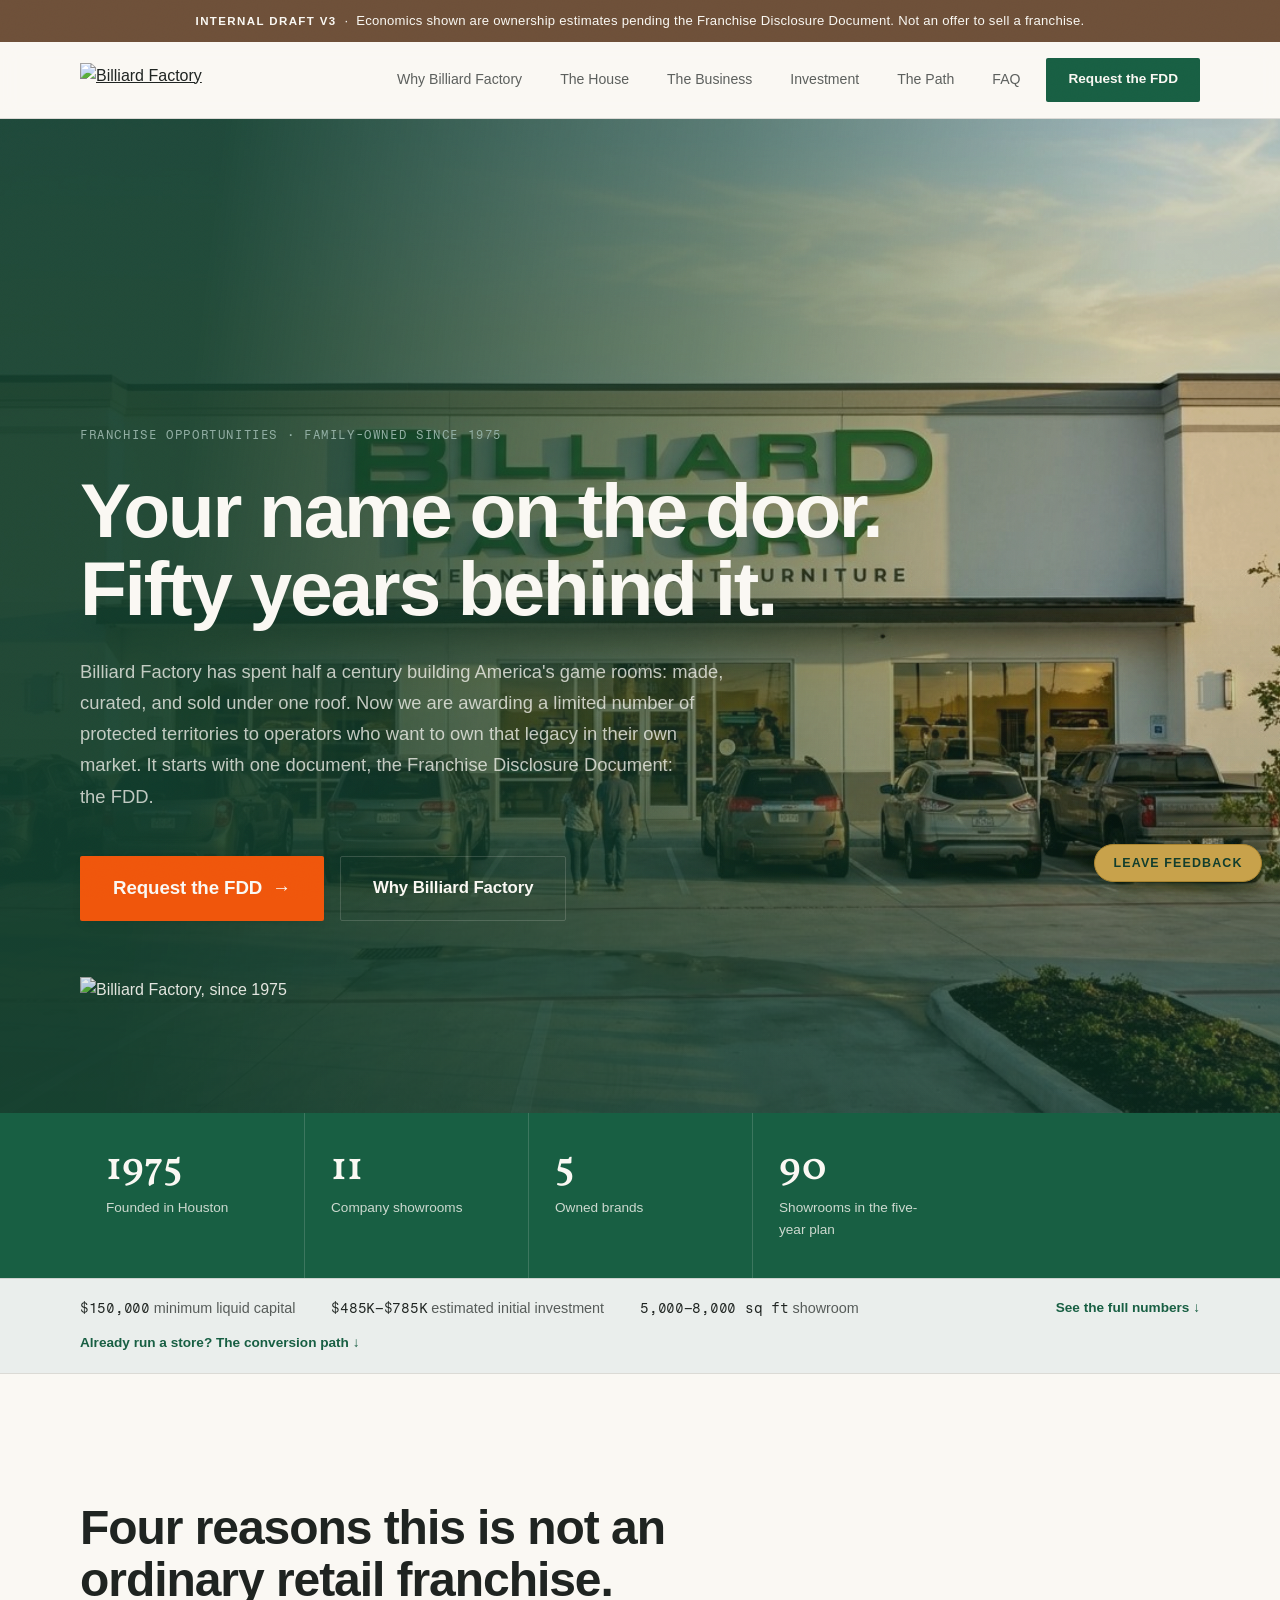
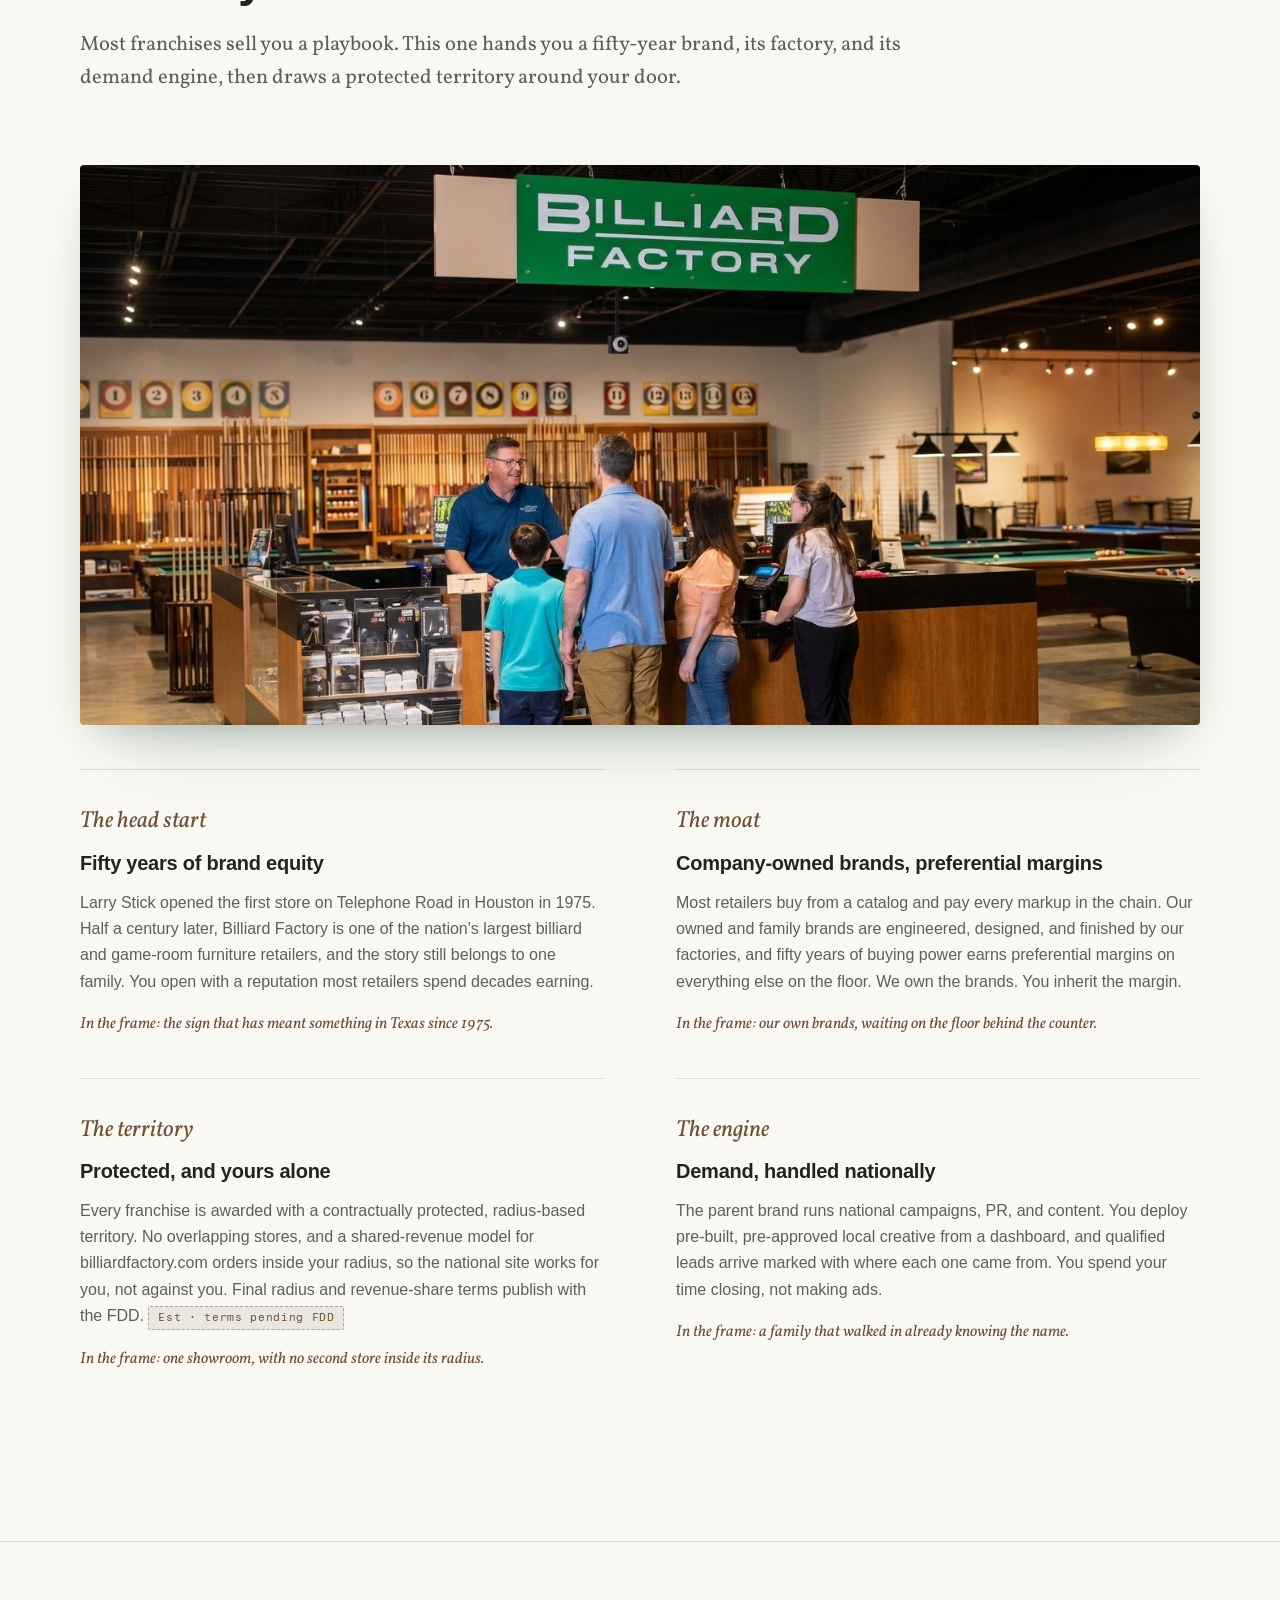
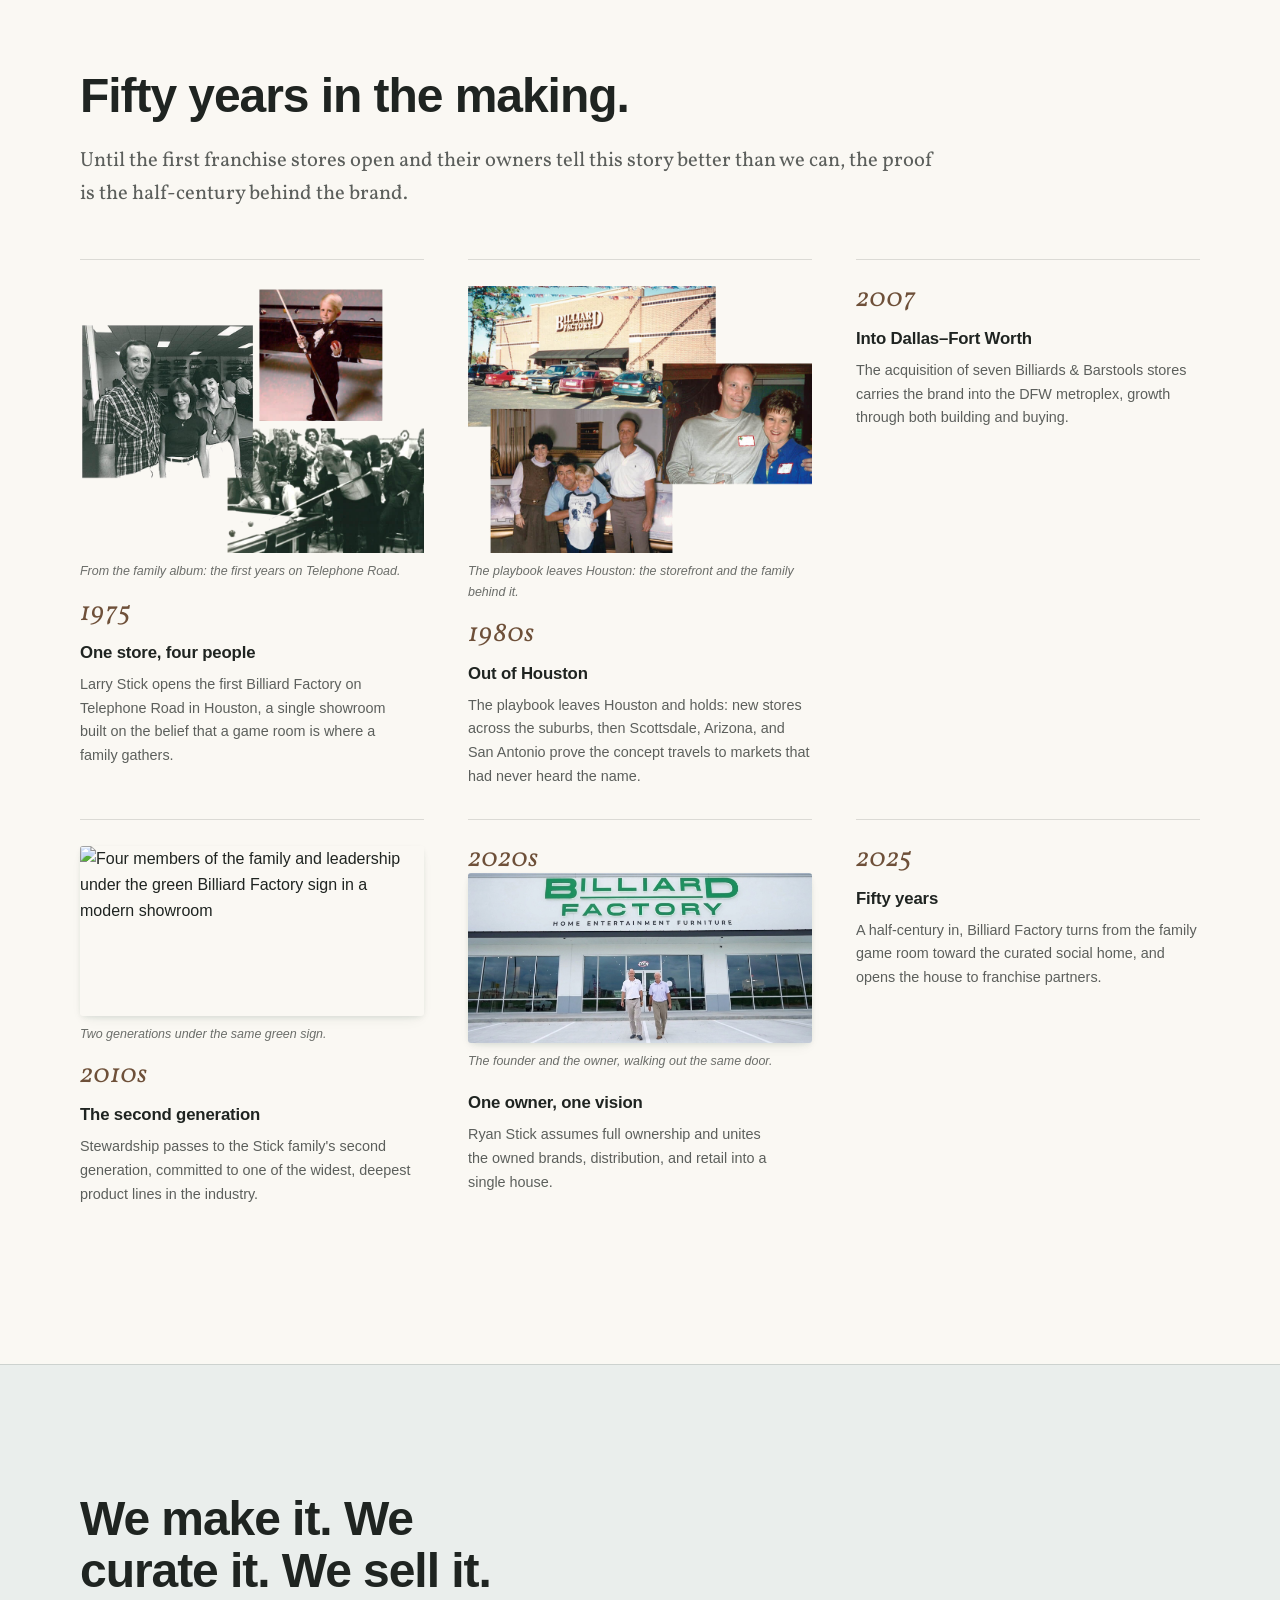
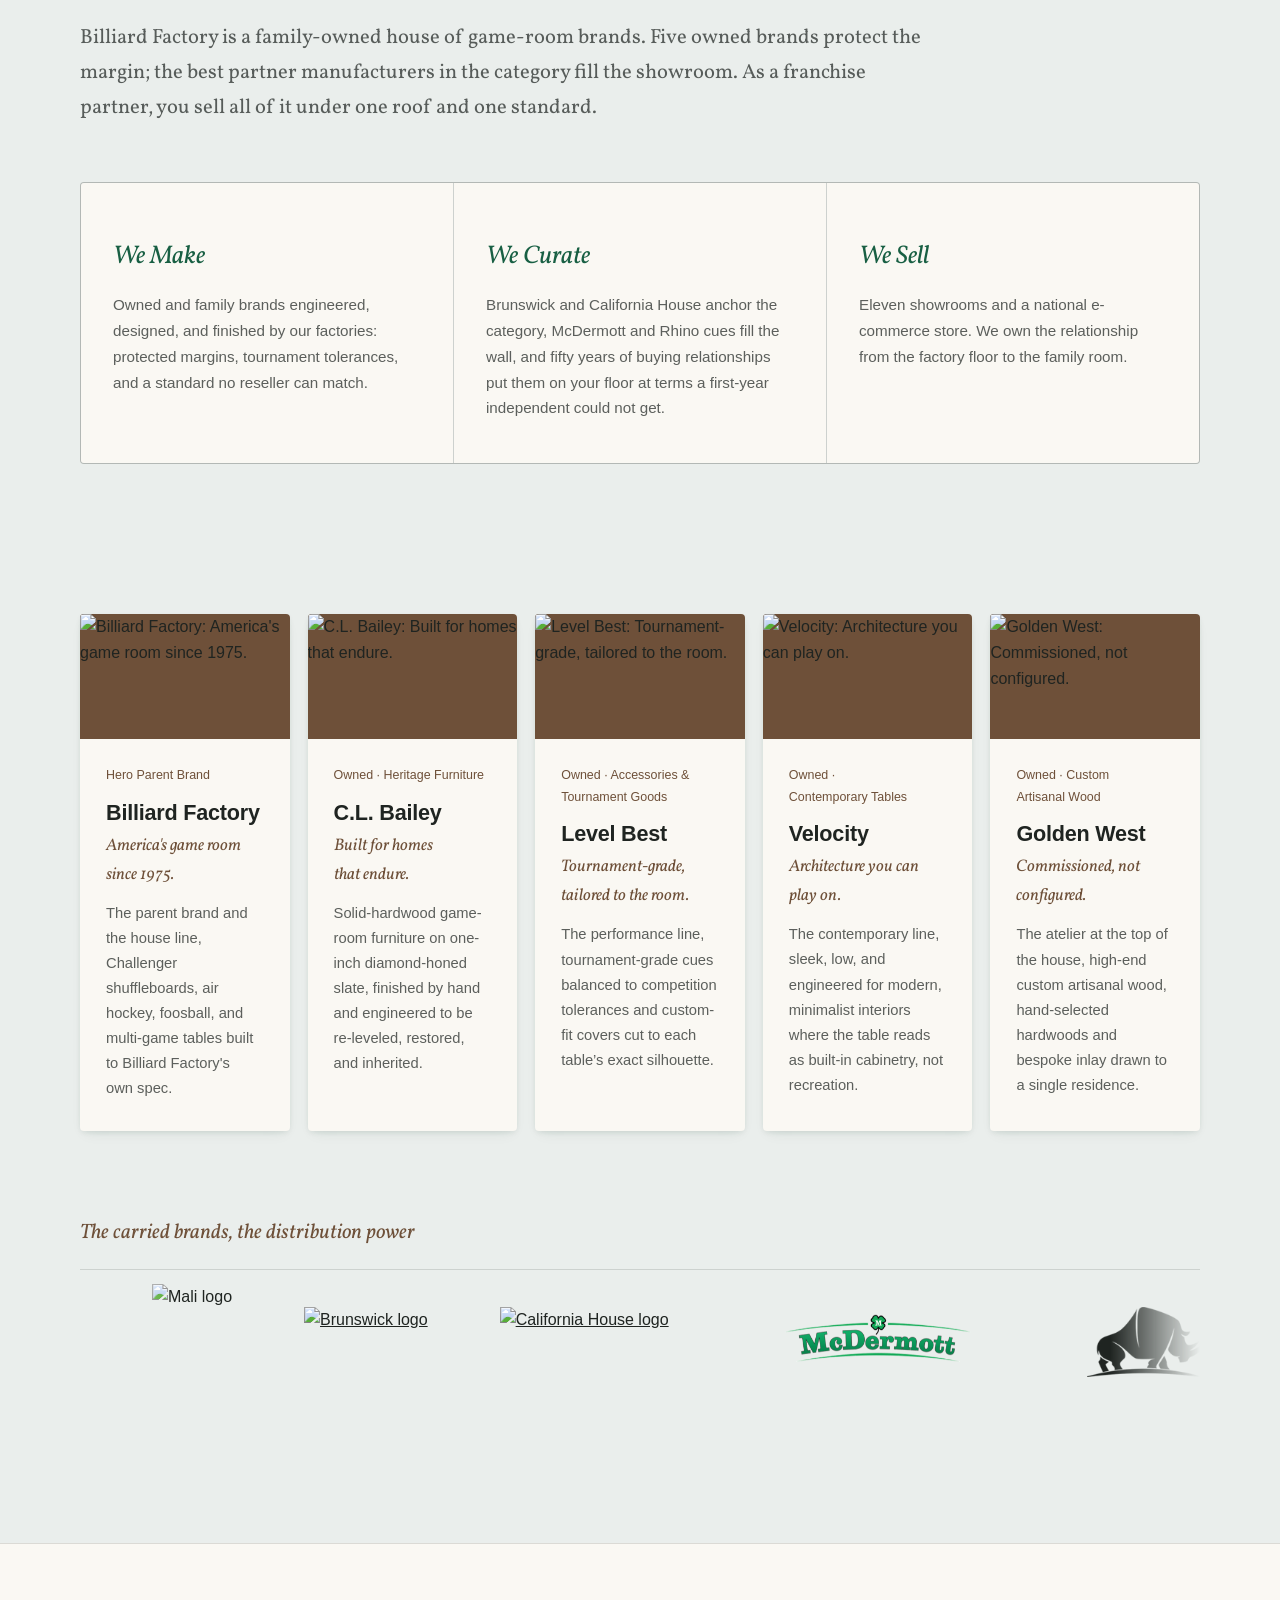
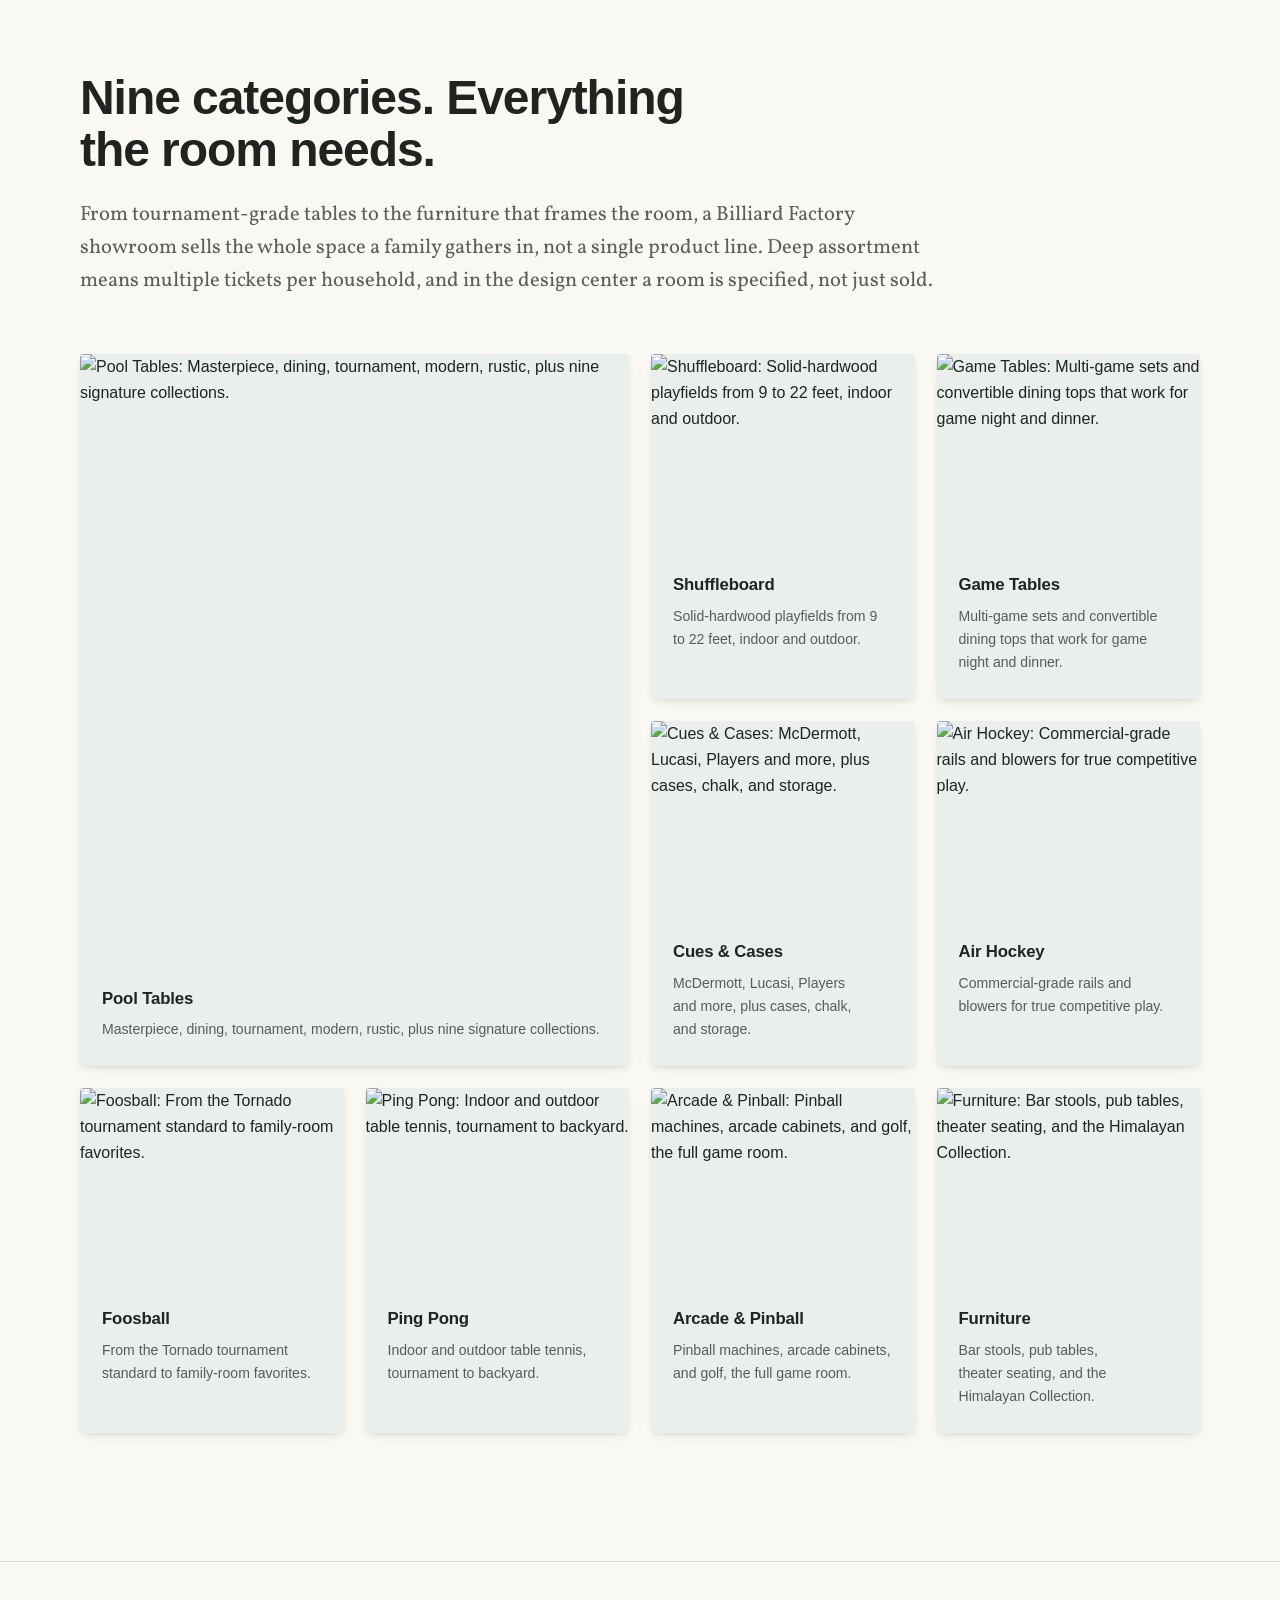
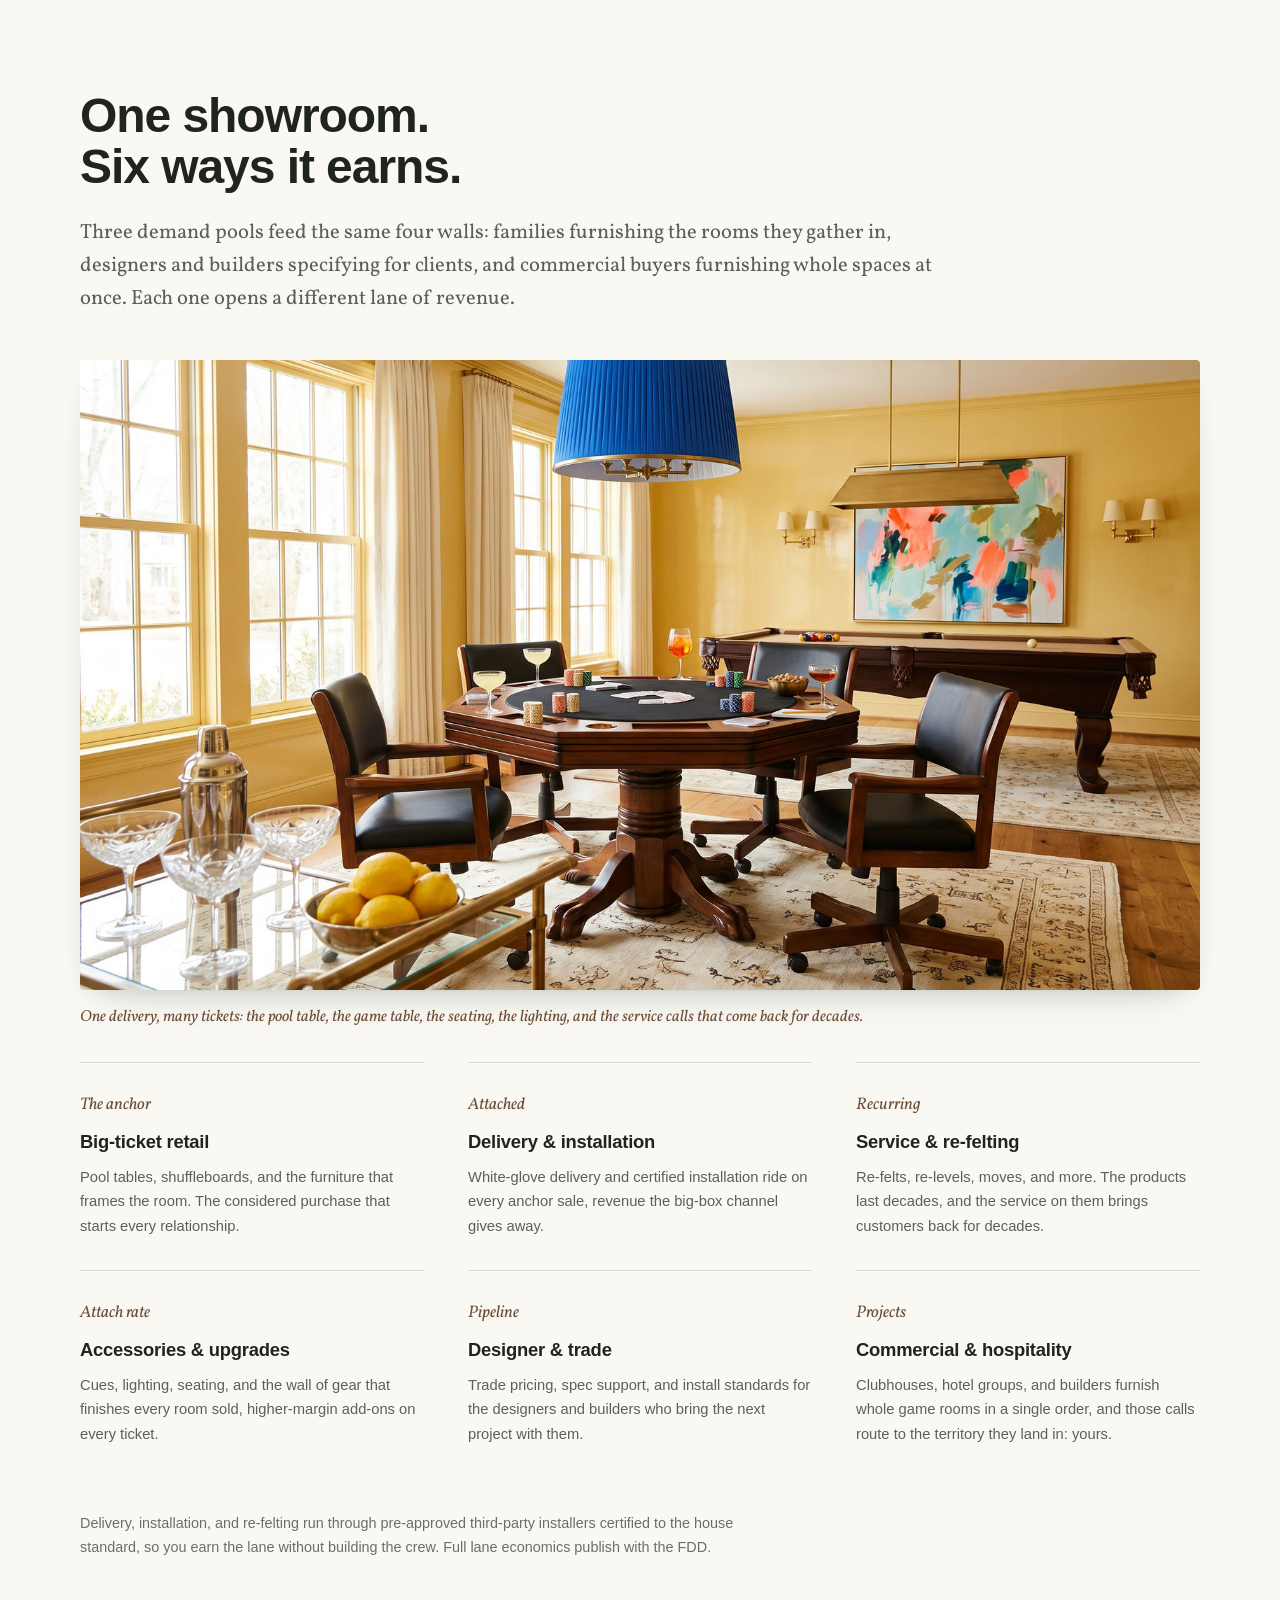
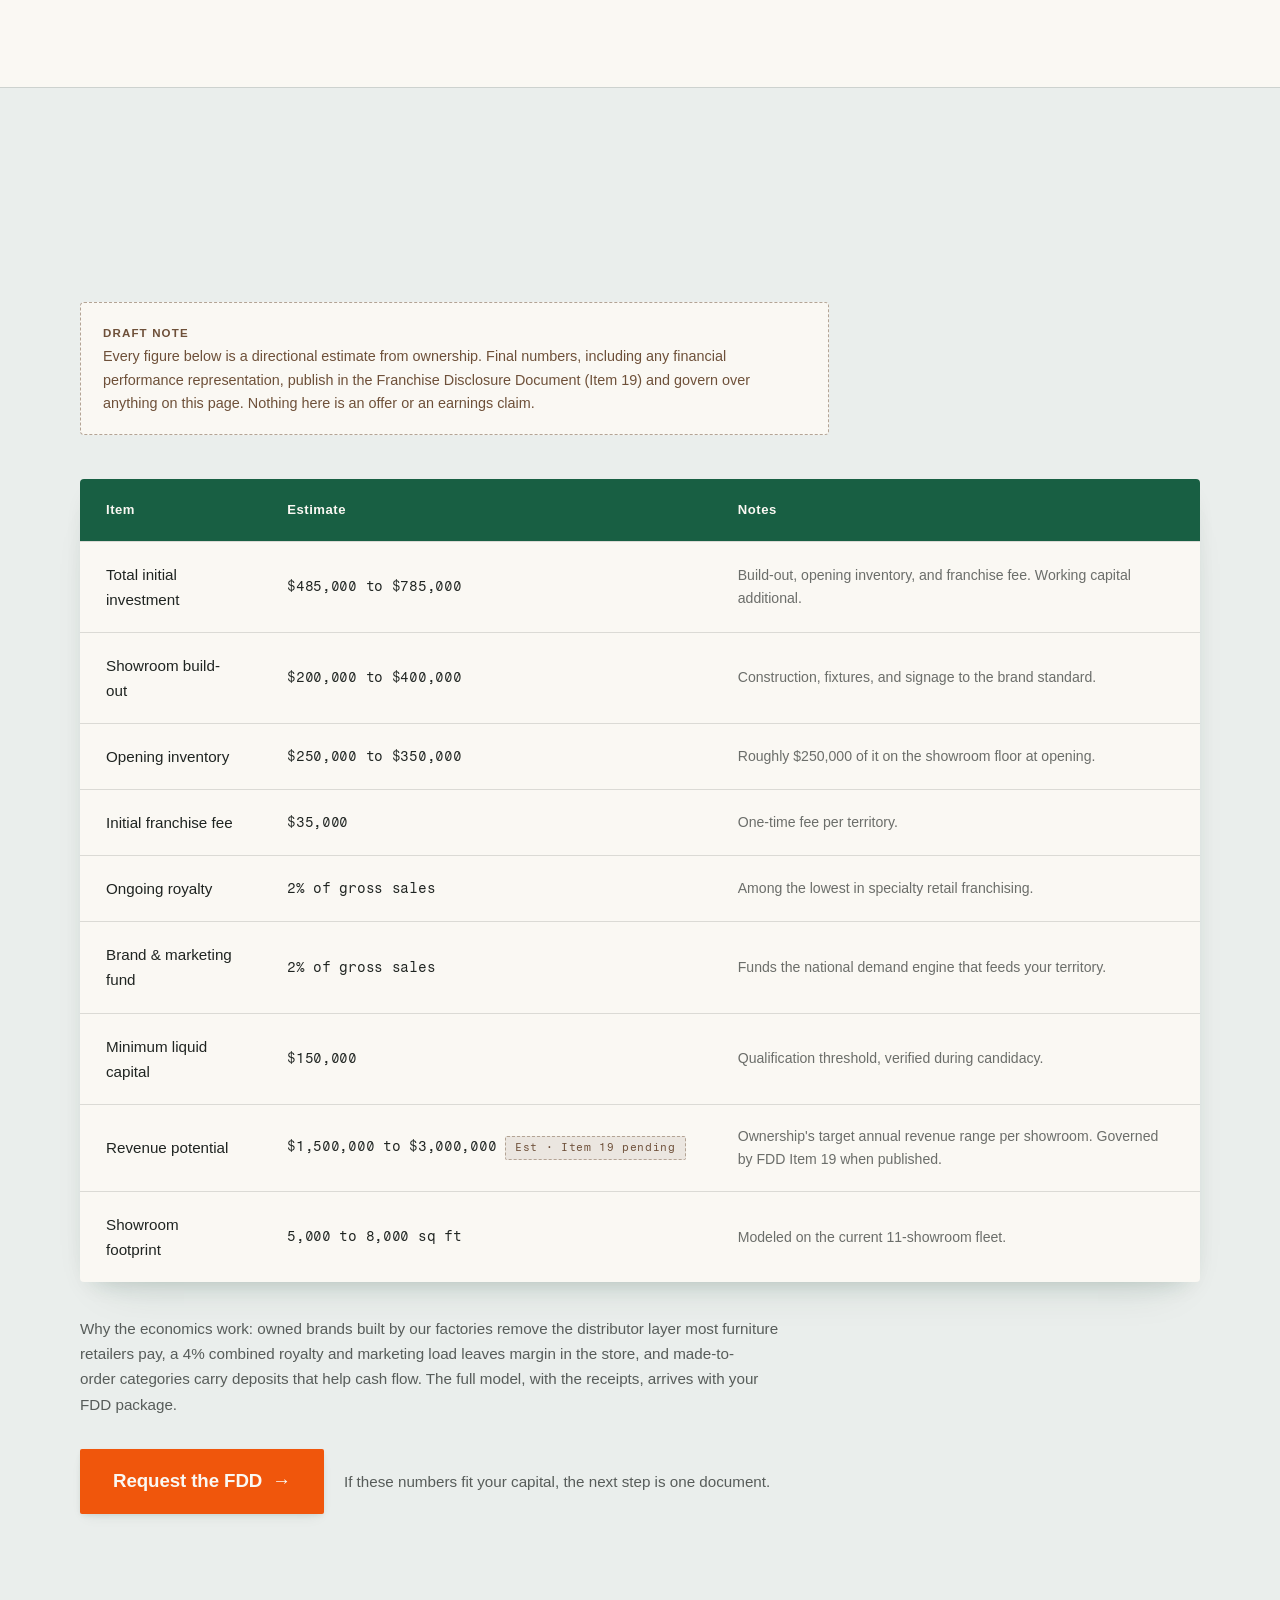
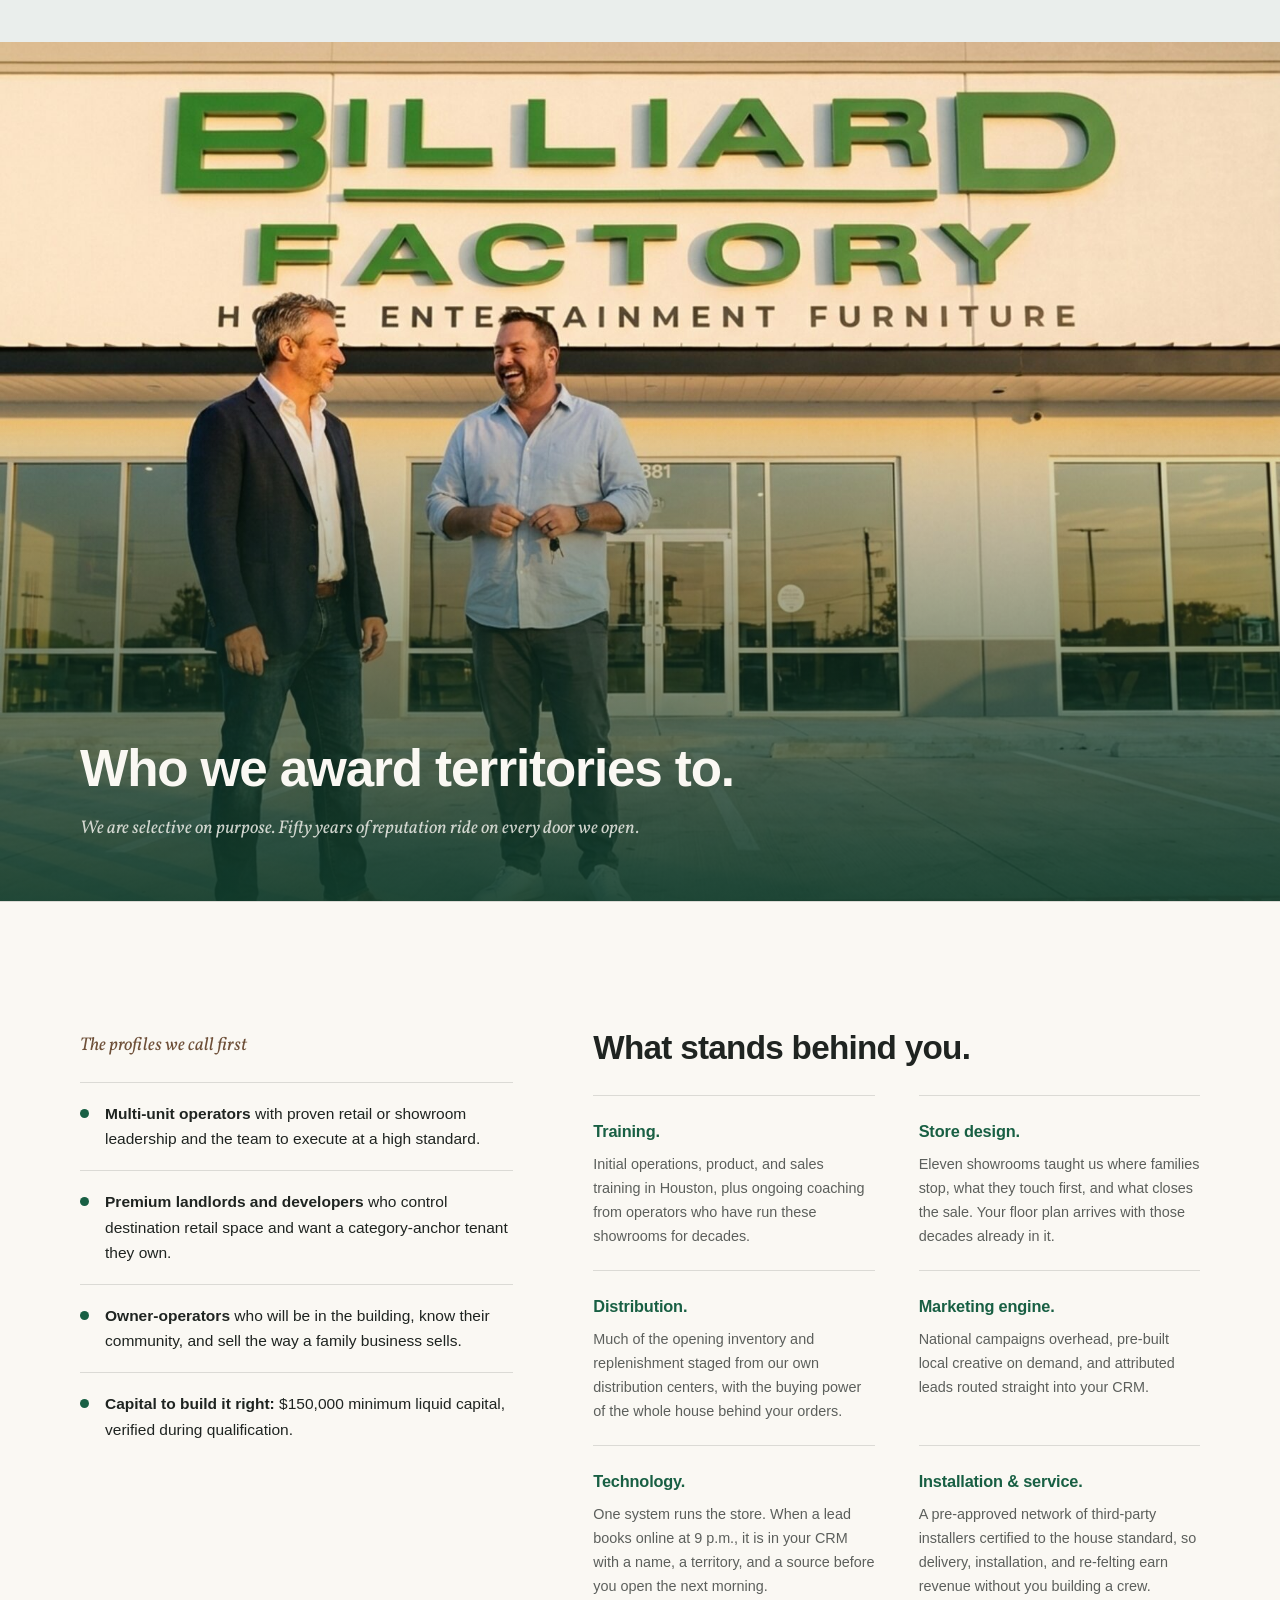
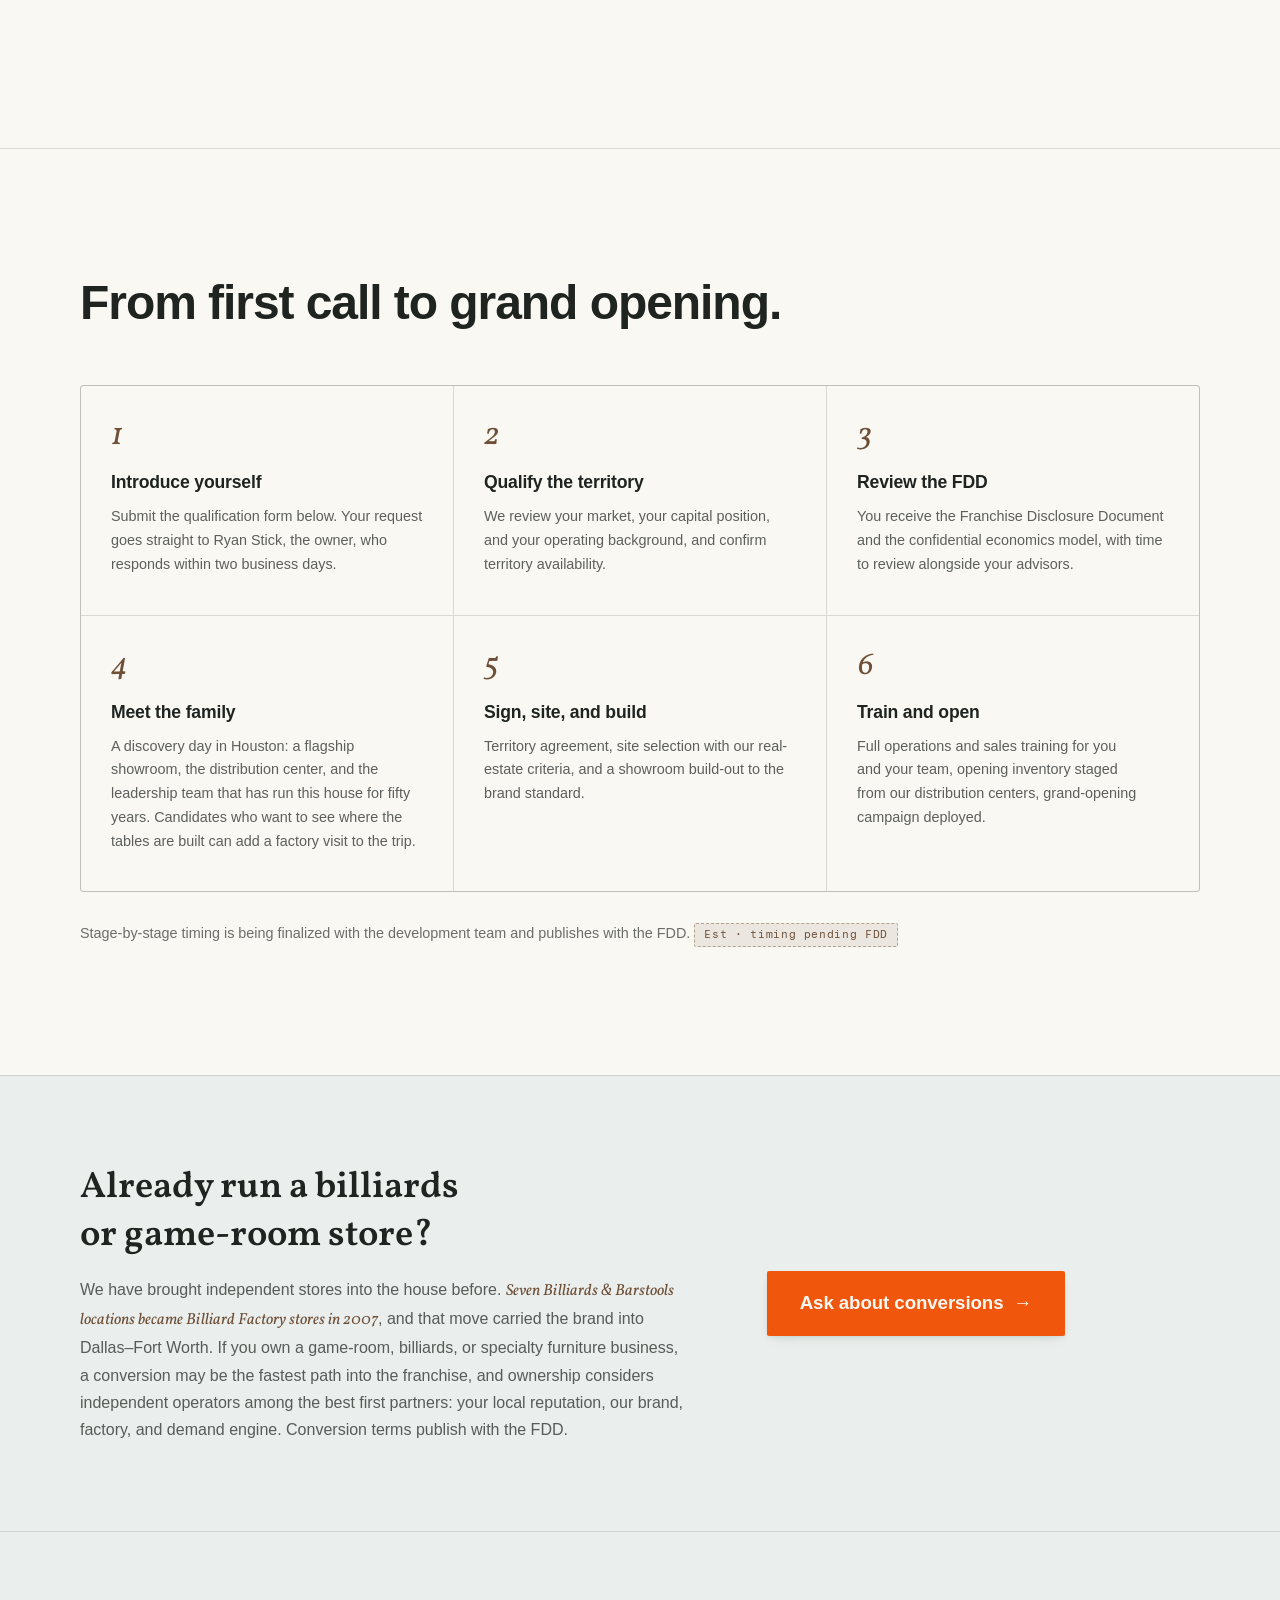
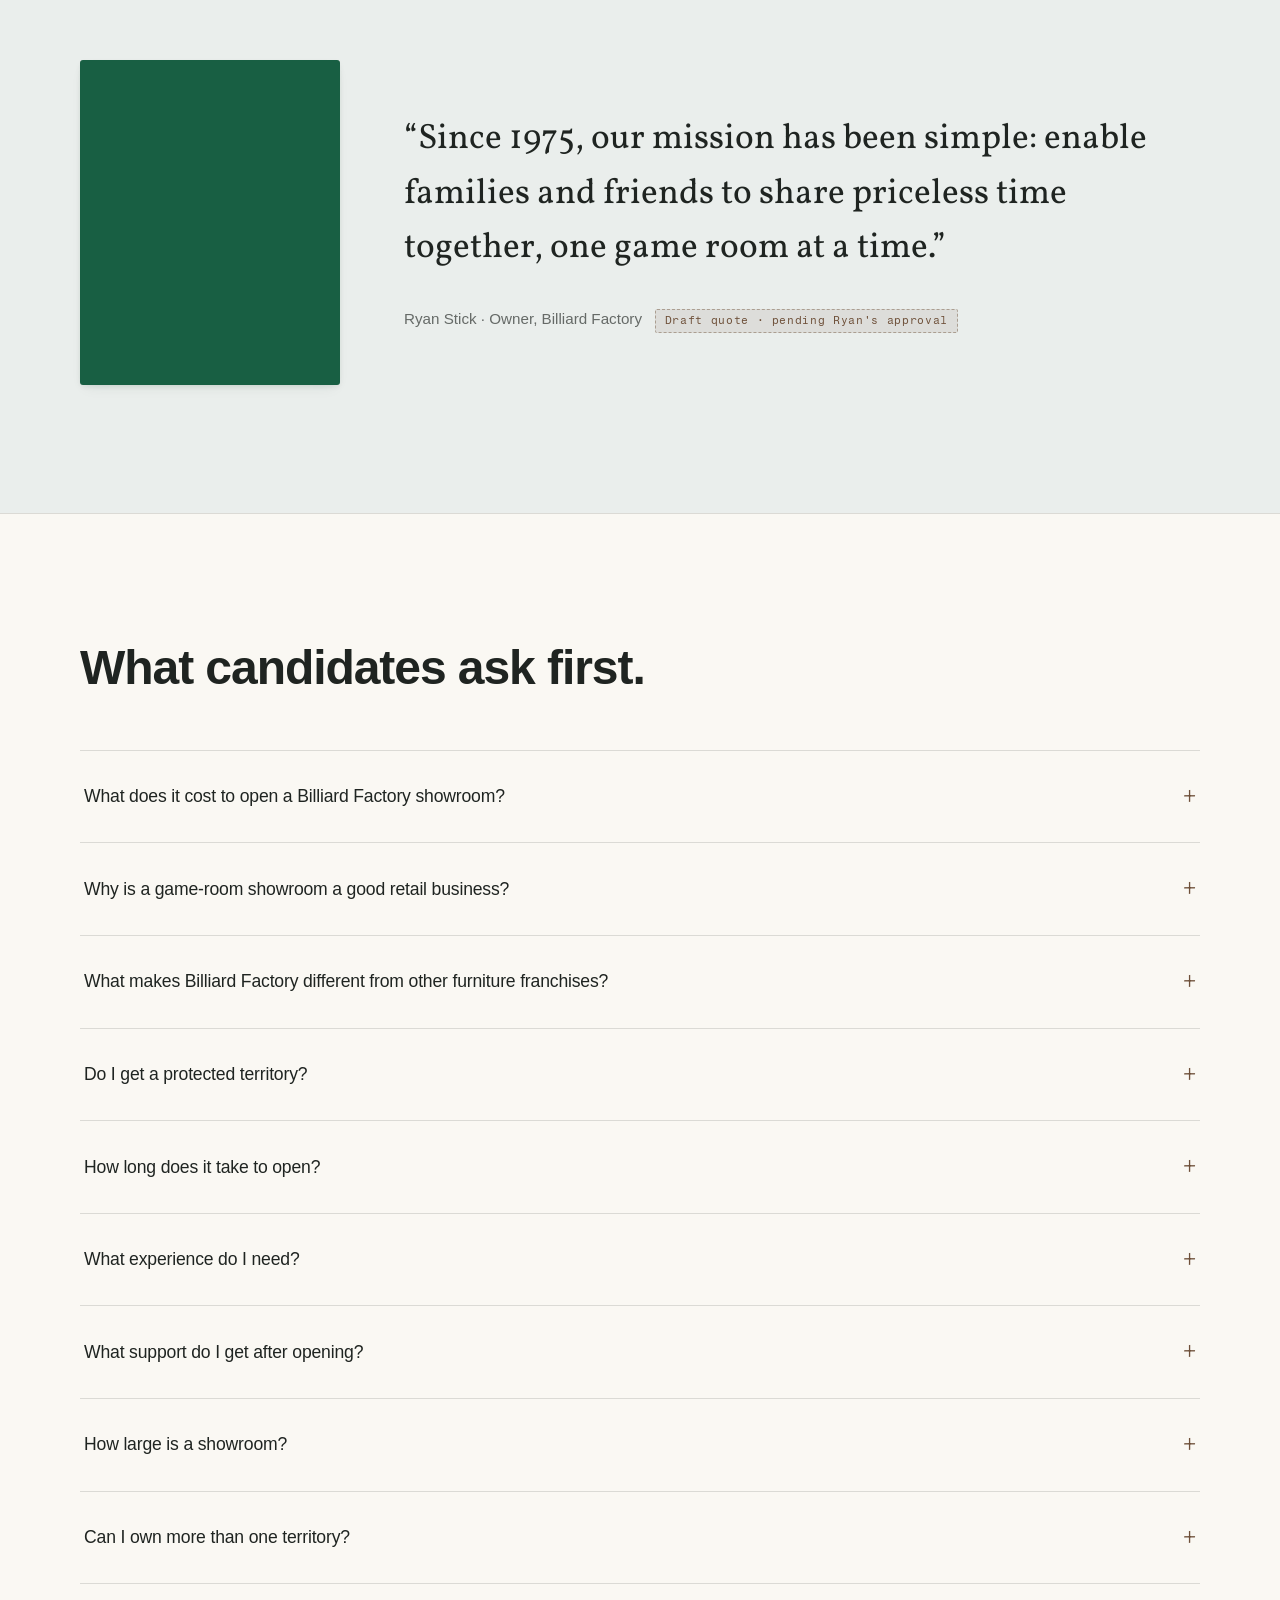
==== commit c632b624: "chore(franchise): drop dead design-band styles Co-Authored-By: Claude Fable 5 <noreply@anthropic.com" ====
--- a/franchise/index.html
+++ b/franchise/index.html
@@ -444,8 +444,8 @@
 .bleed .cap{ font-family:var(--serif); font-style:italic; color:var(--cream-80); font-size:1.15rem; max-width:32em; }
 
 /* statement bands: headline + copy carried on the image */
-#award h2, #design-band h2{ font-family:var(--sans); font-weight:700; letter-spacing:-.022em; font-size:clamp(2rem,4.2vw,3.2rem); line-height:1.06; }
-#award .cap, #design-band .cap{ margin-top:16px; }
+#award h2{ font-family:var(--sans); font-weight:700; letter-spacing:-.022em; font-size:clamp(2rem,4.2vw,3.2rem); line-height:1.06; }
+#award .cap{ margin-top:16px; }
 
 /* who-we-award: the band takes the photo's own 3:2 frame on desktop, so the shot is never cropped */
 #award{ display:flex; align-items:flex-end; }
@@ -459,13 +459,7 @@
 }
 
 /* design center */
-#design-band .art img{ object-position:center 68%; }
-#design-band .inner{ padding-top:clamp(280px,32vw,420px); padding-bottom:clamp(52px,6vw,80px); }
-#design-band .art::after{
-  background:linear-gradient(to top, rgba(18,62,45,.94) 0%, rgba(18,62,45,.55) 40%, transparent 72%);
-}
 @media(max-width:700px){
-  #design-band .inner{ padding-top:300px; }
   .bleed .art::after{
     background:linear-gradient(to bottom, rgba(18,62,45,.25) 0%, rgba(18,62,45,.62) 45%, rgba(18,62,45,.94) 100%);
   }
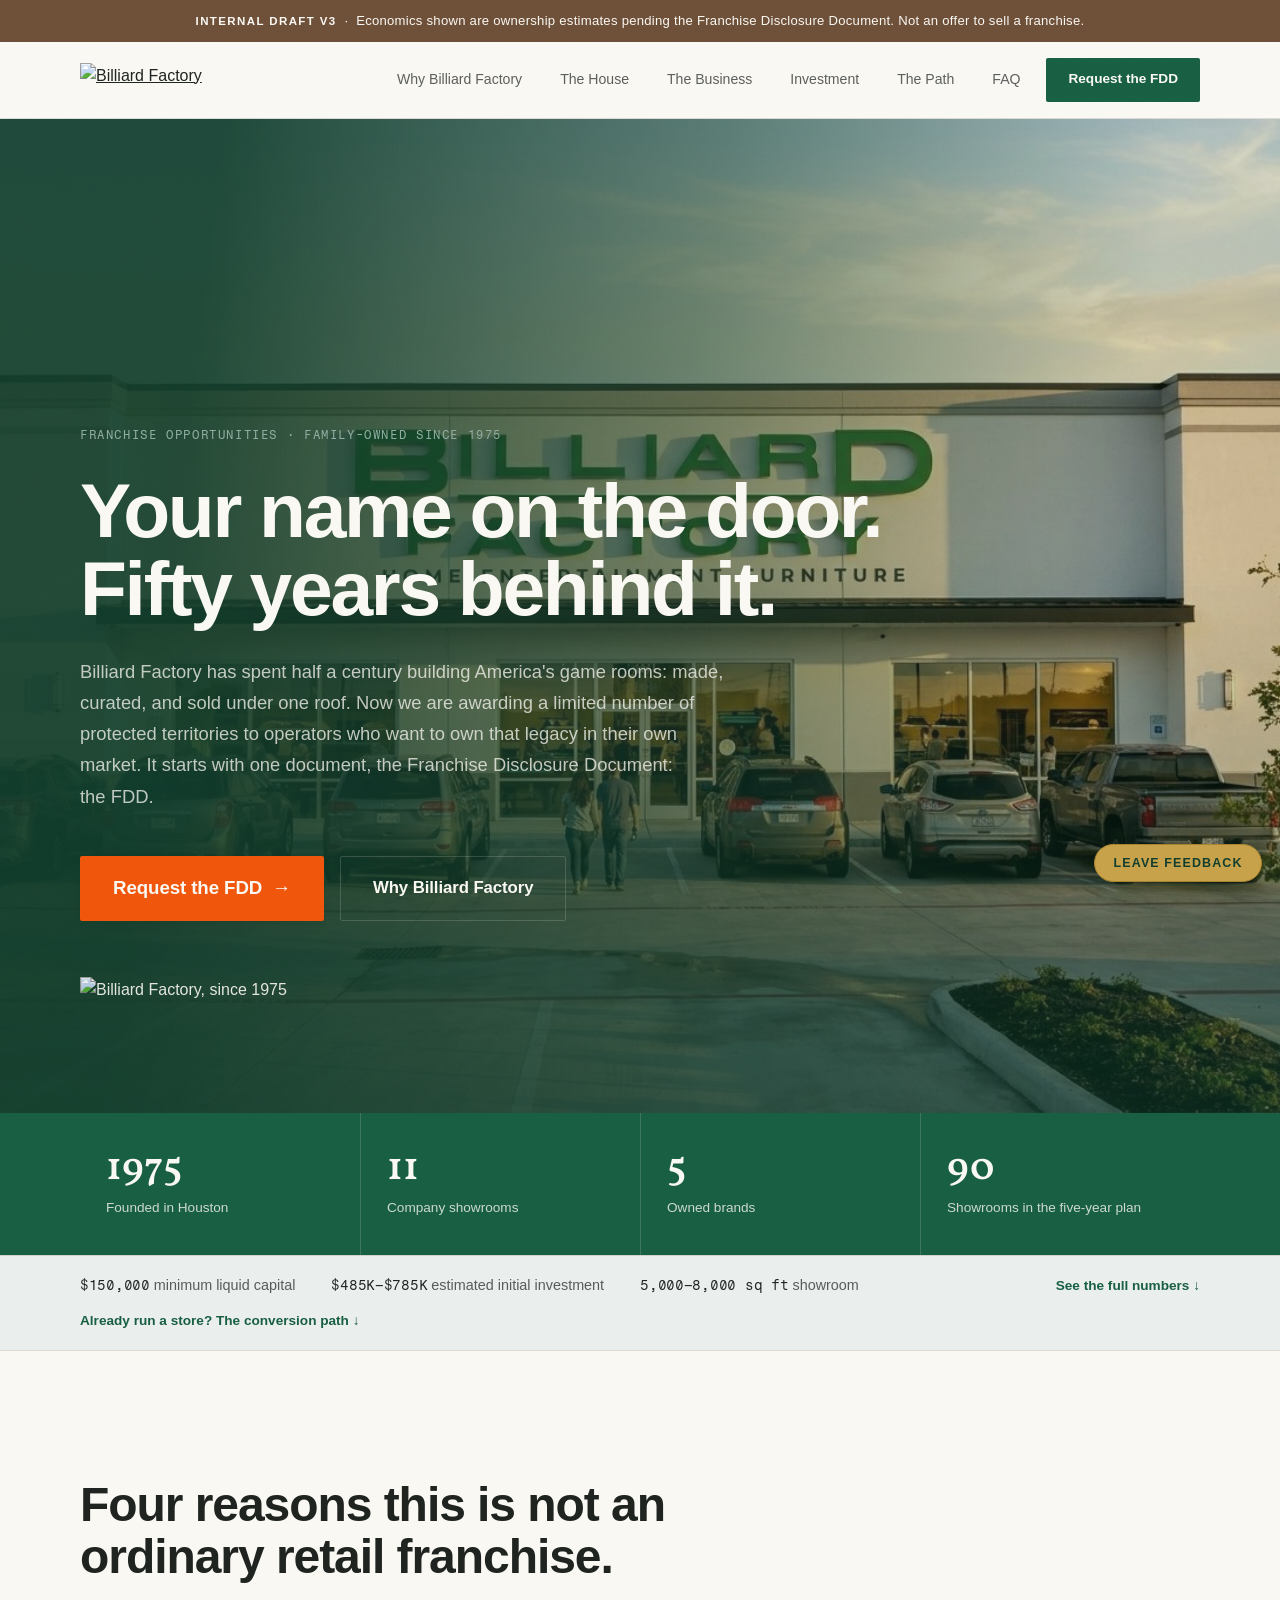
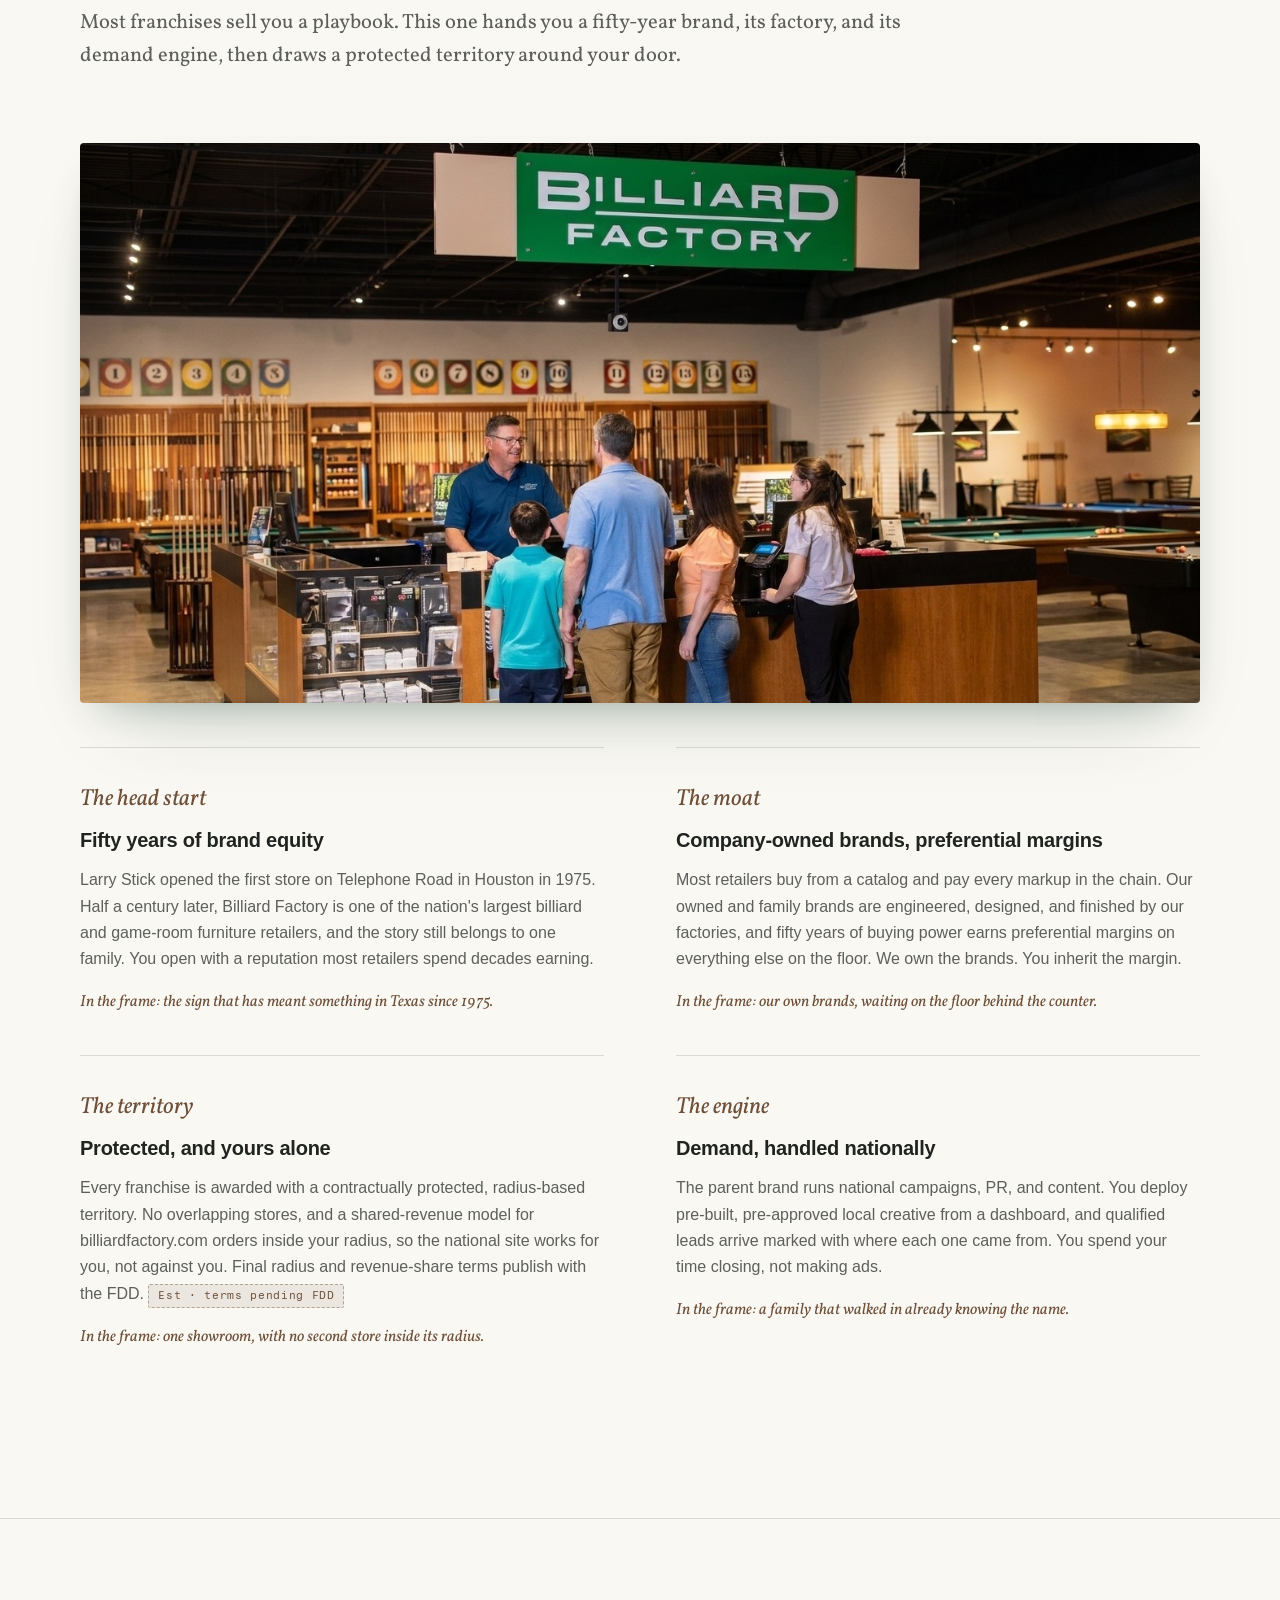
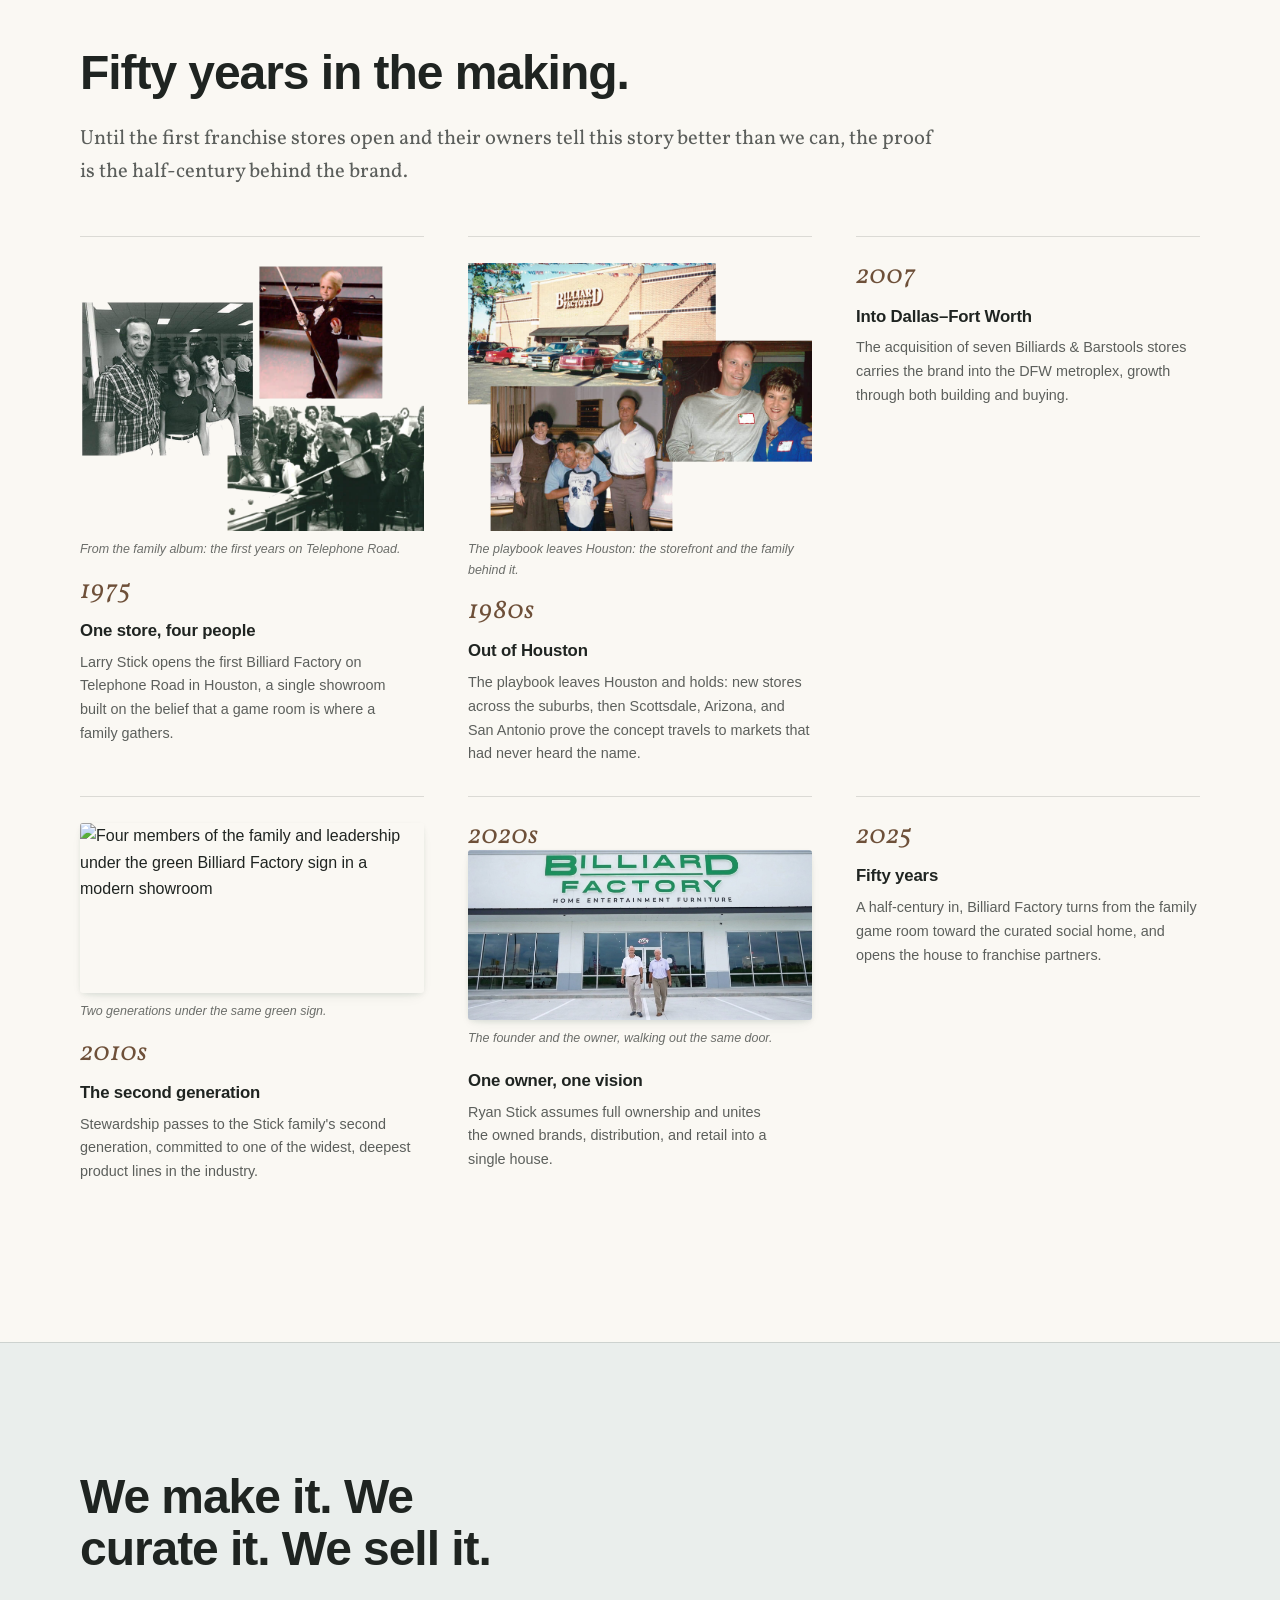
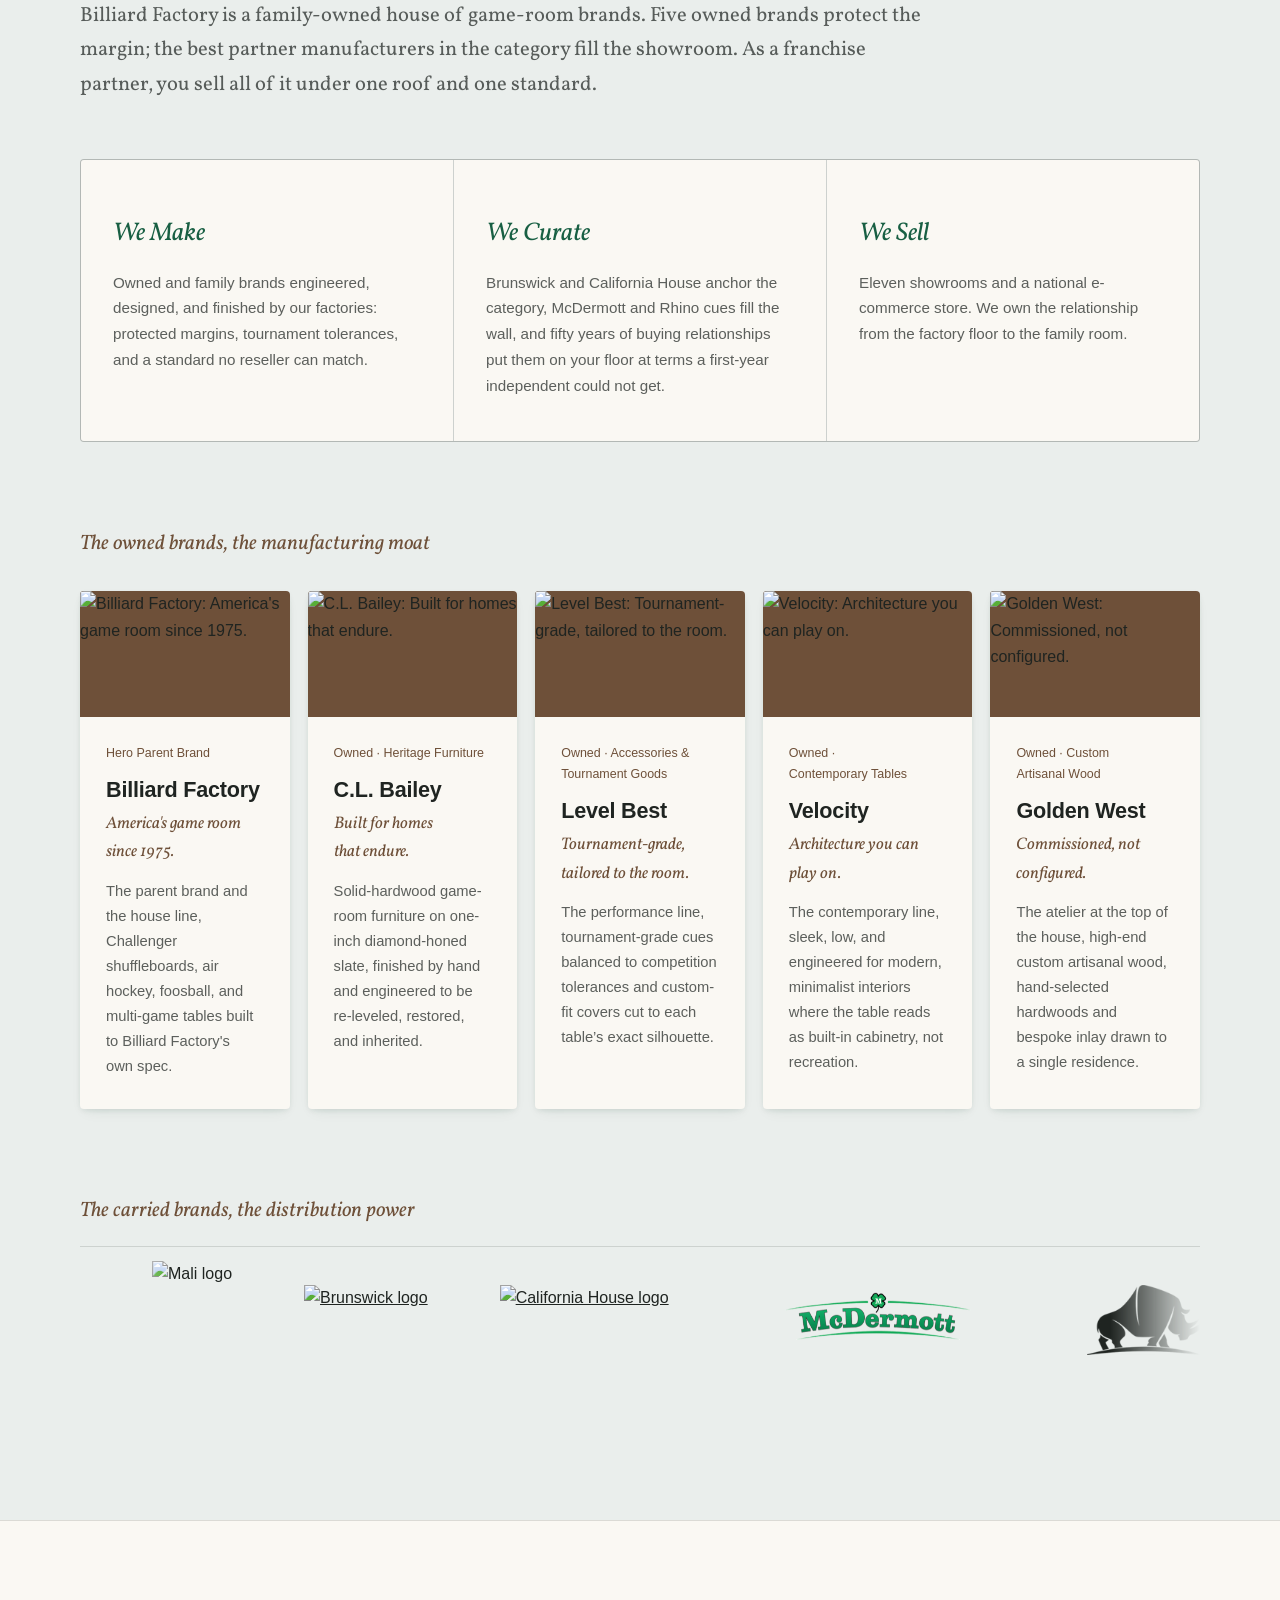
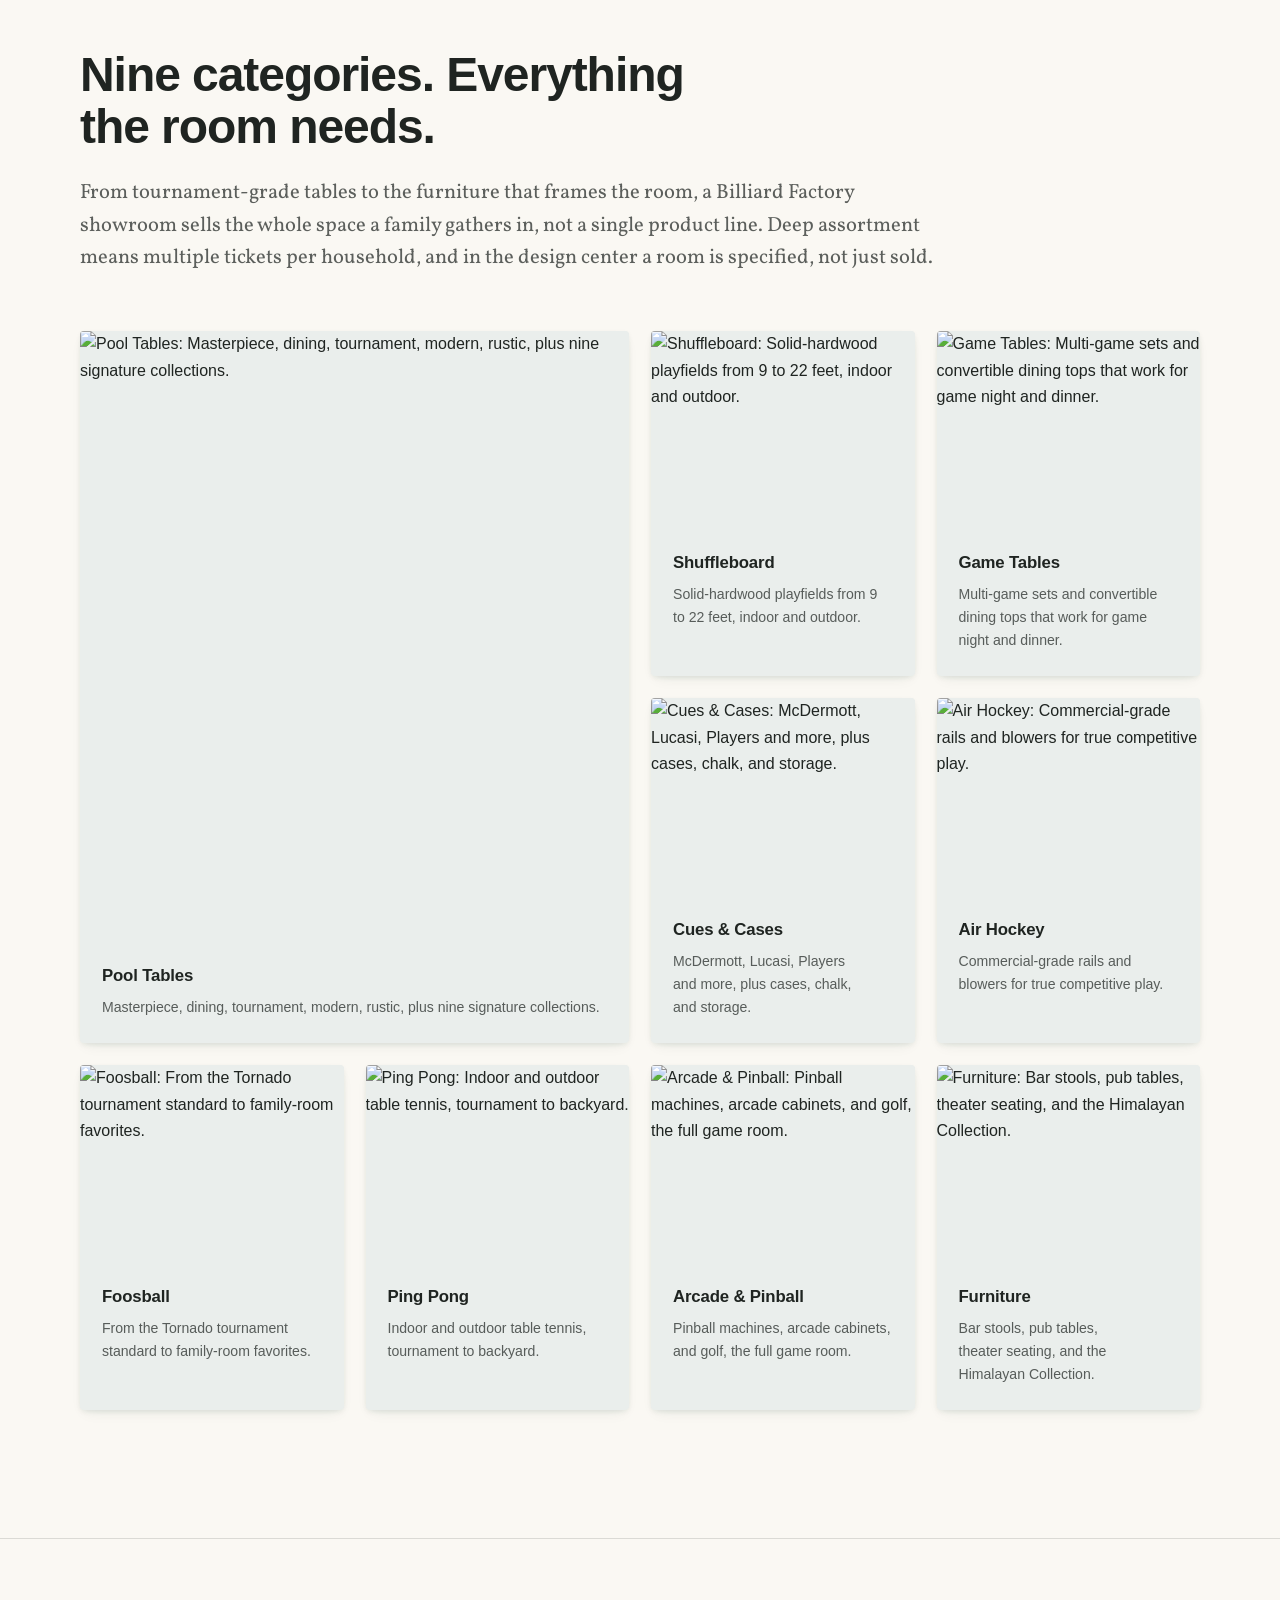
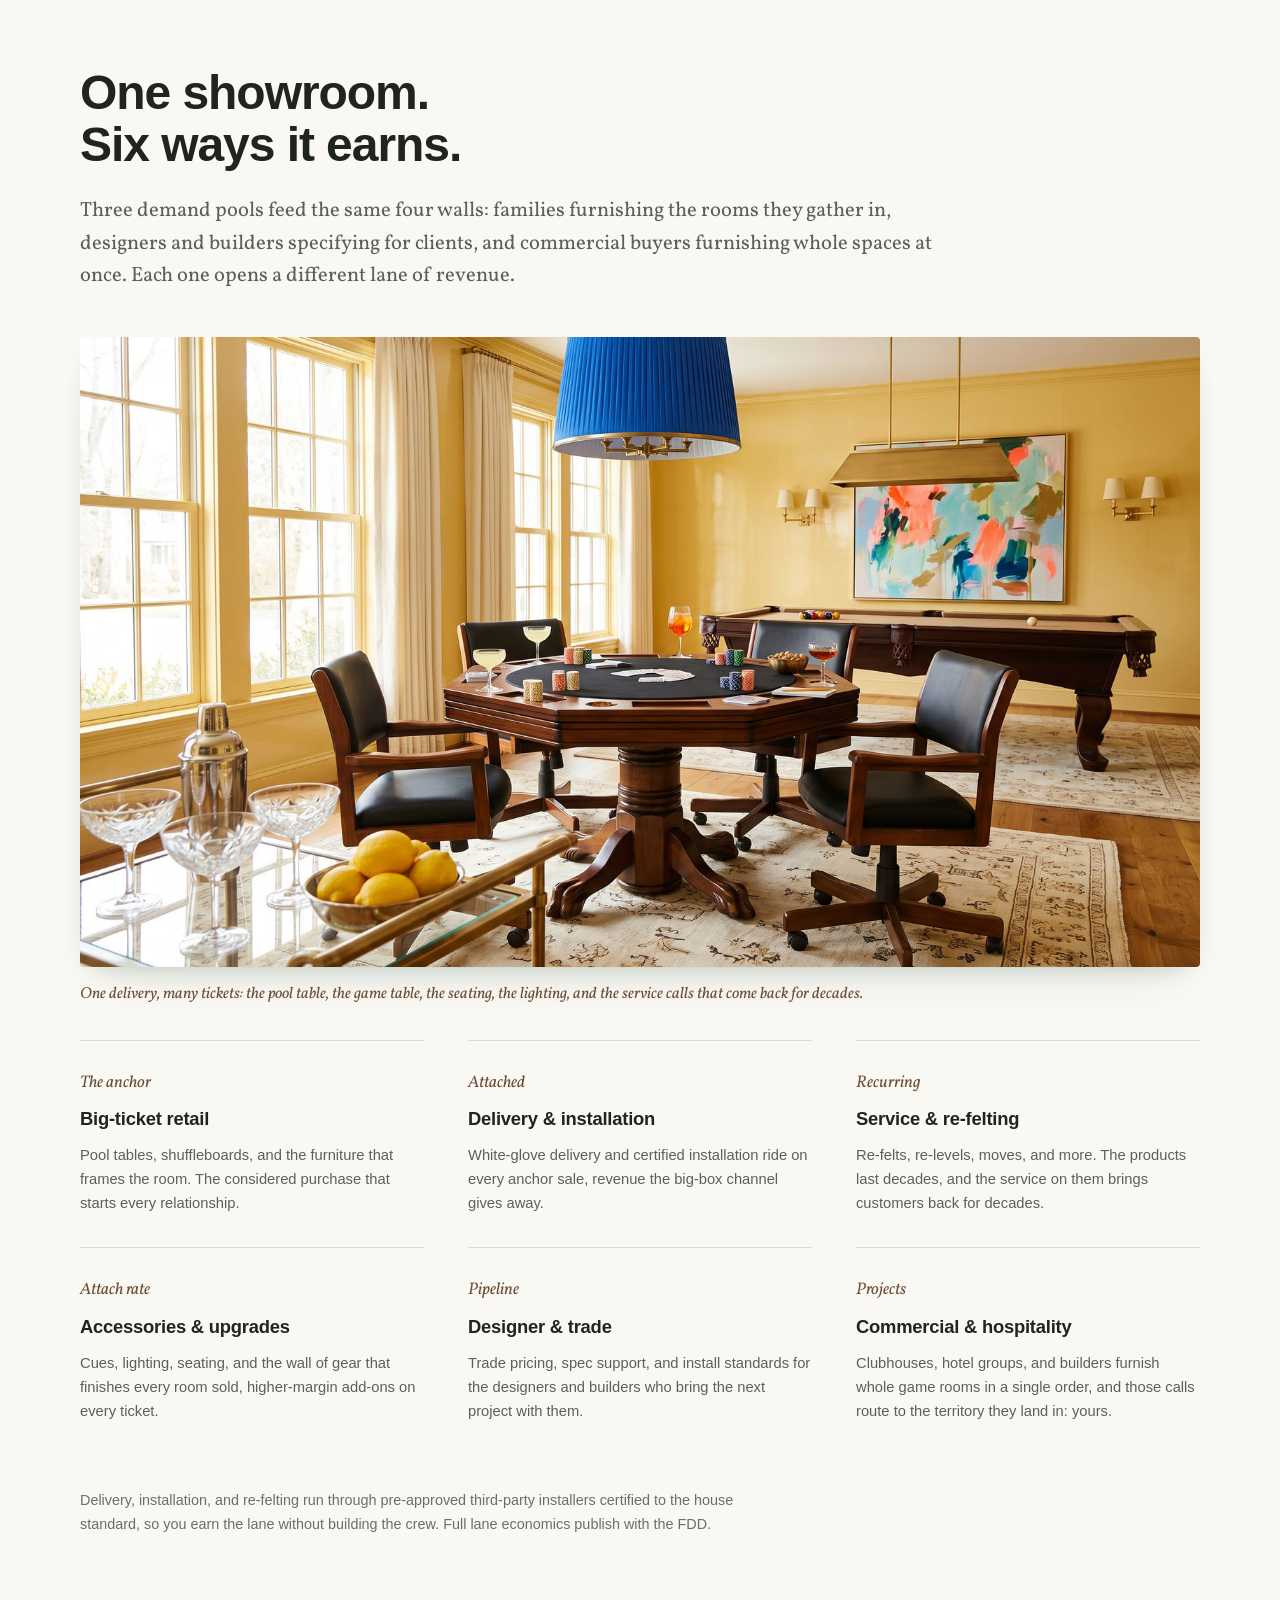
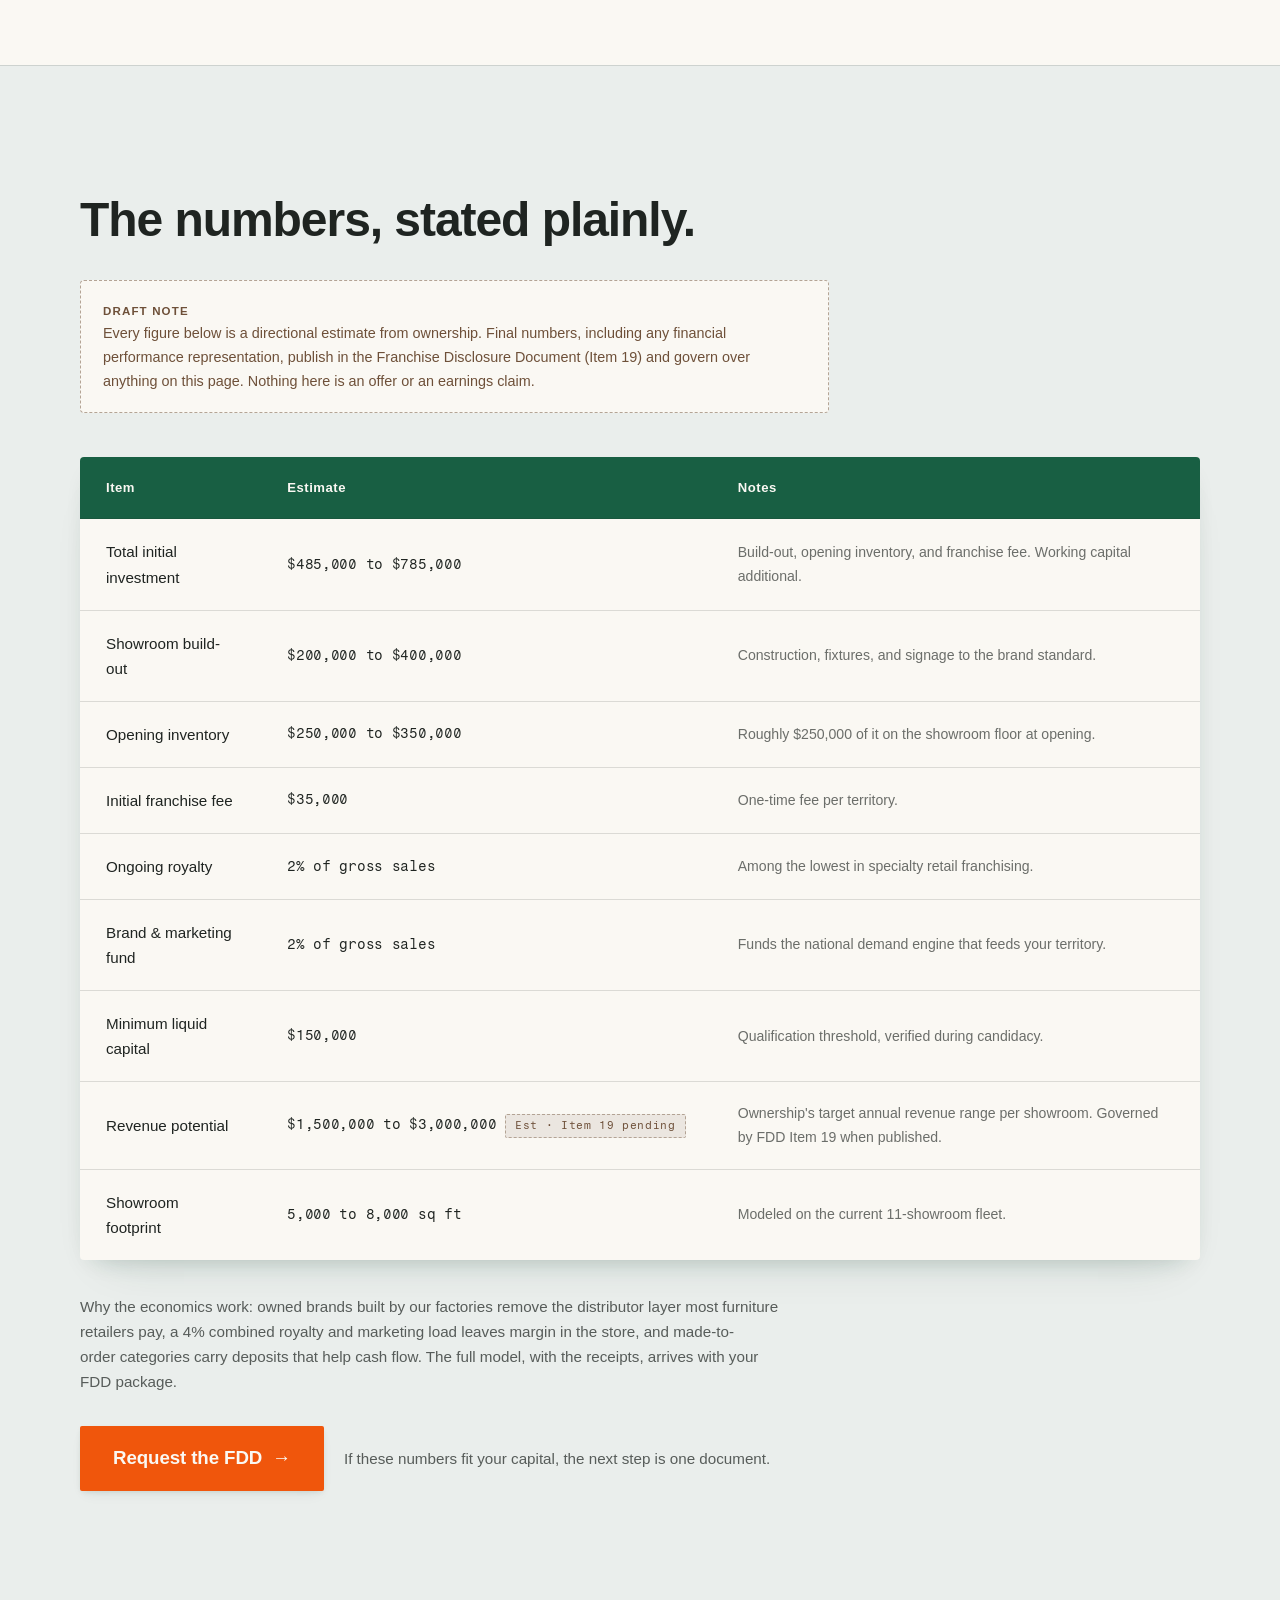
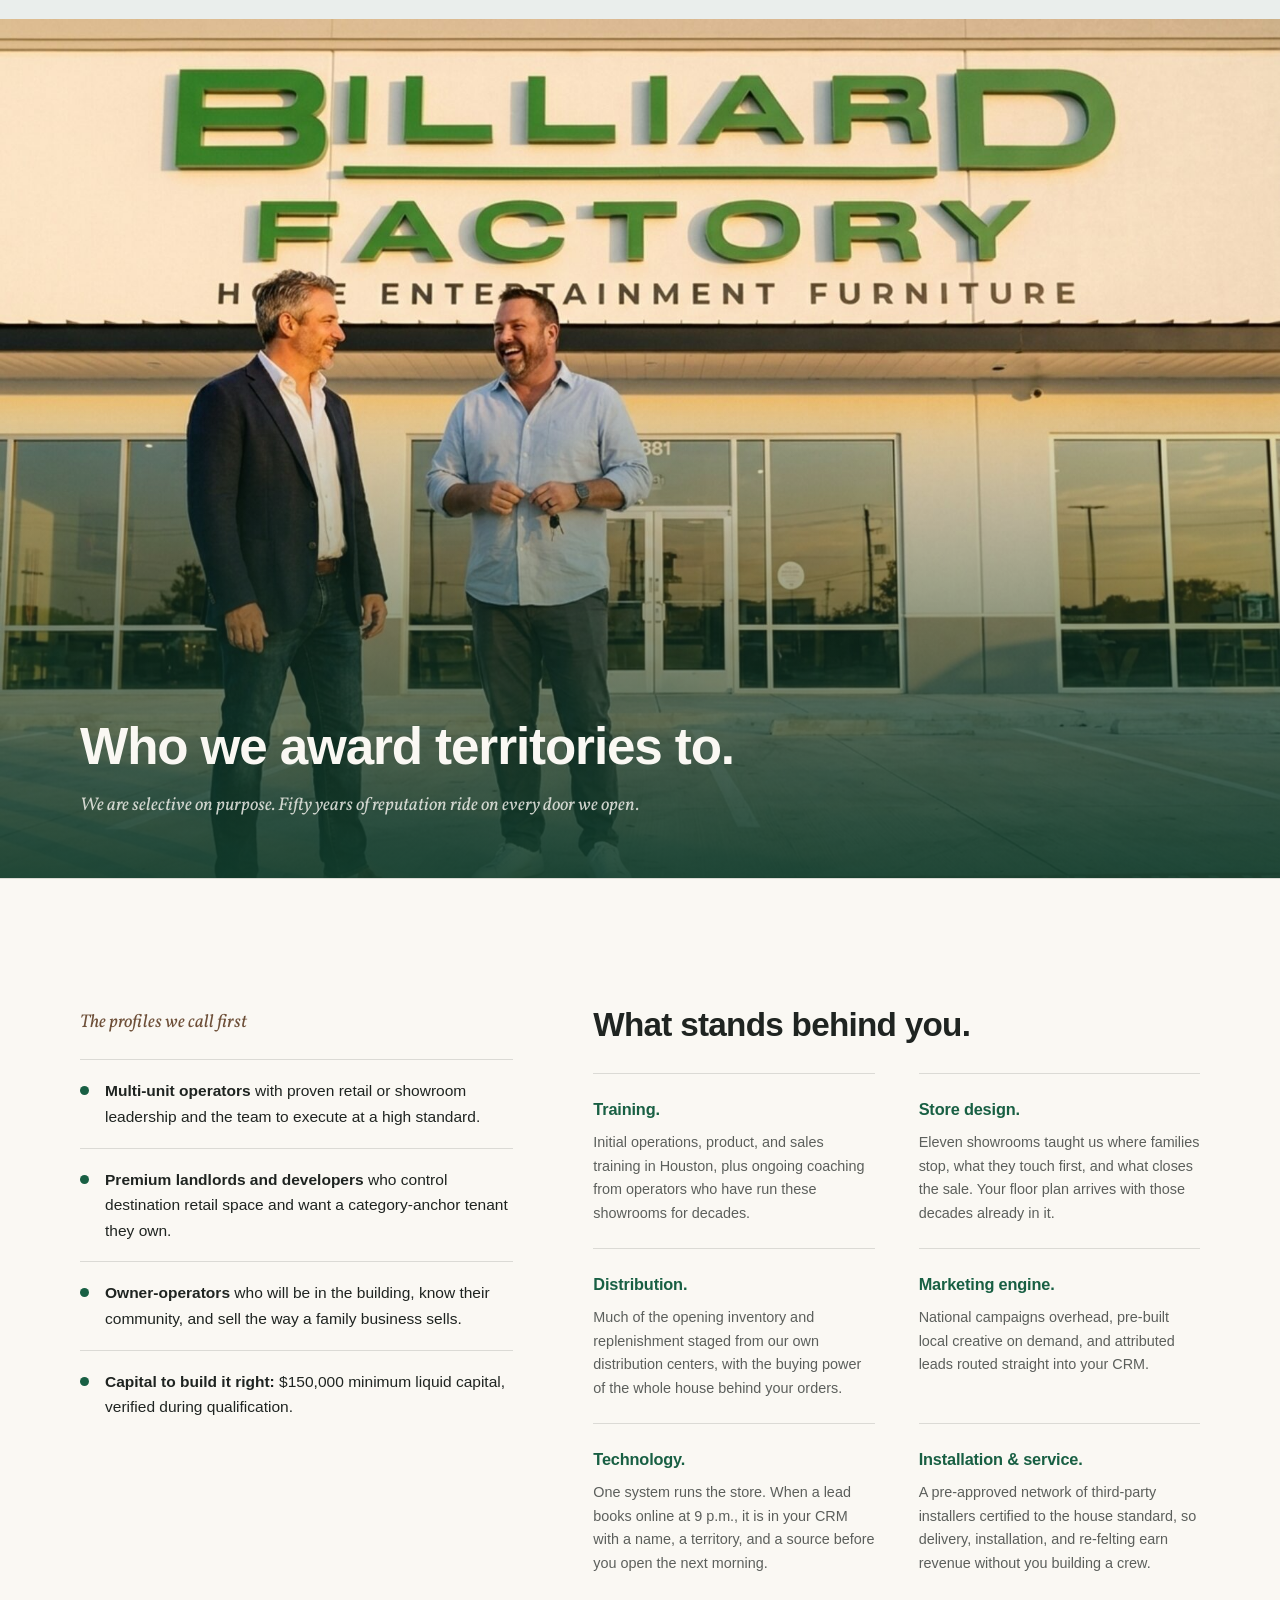
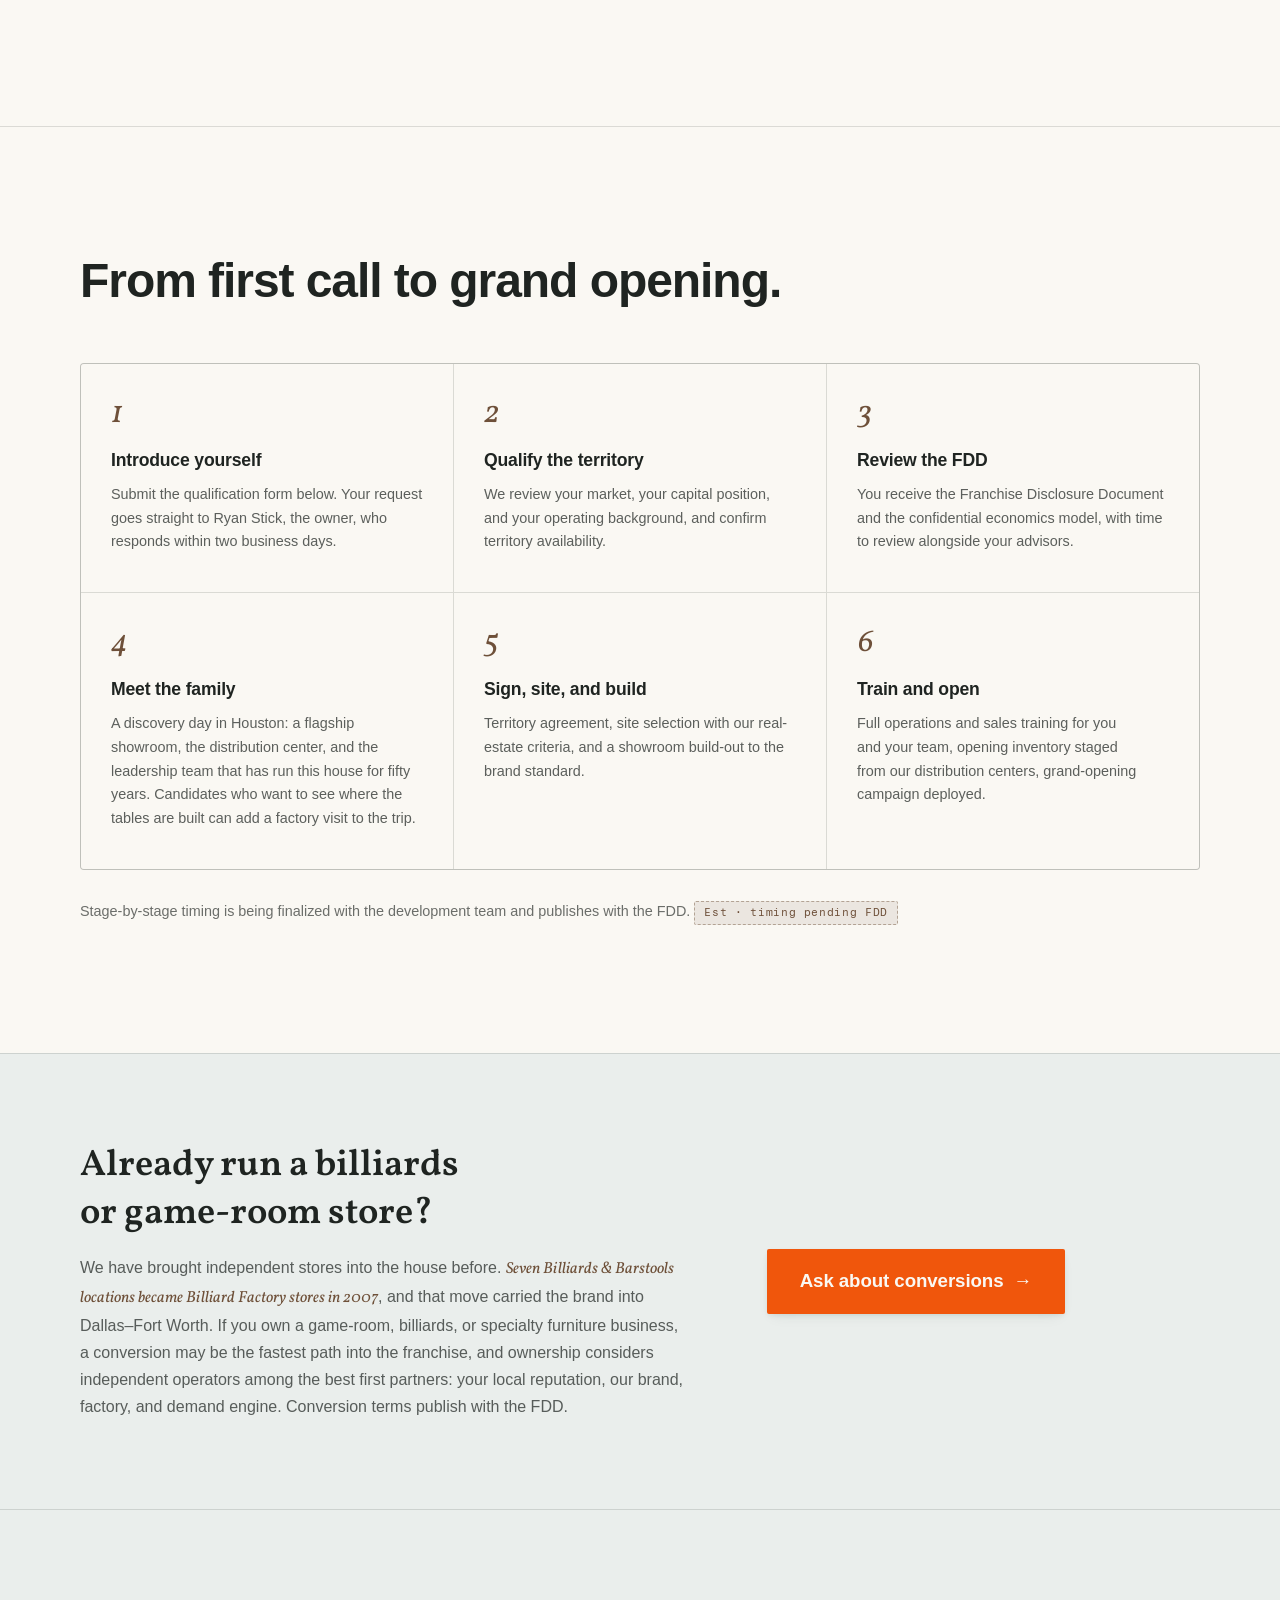
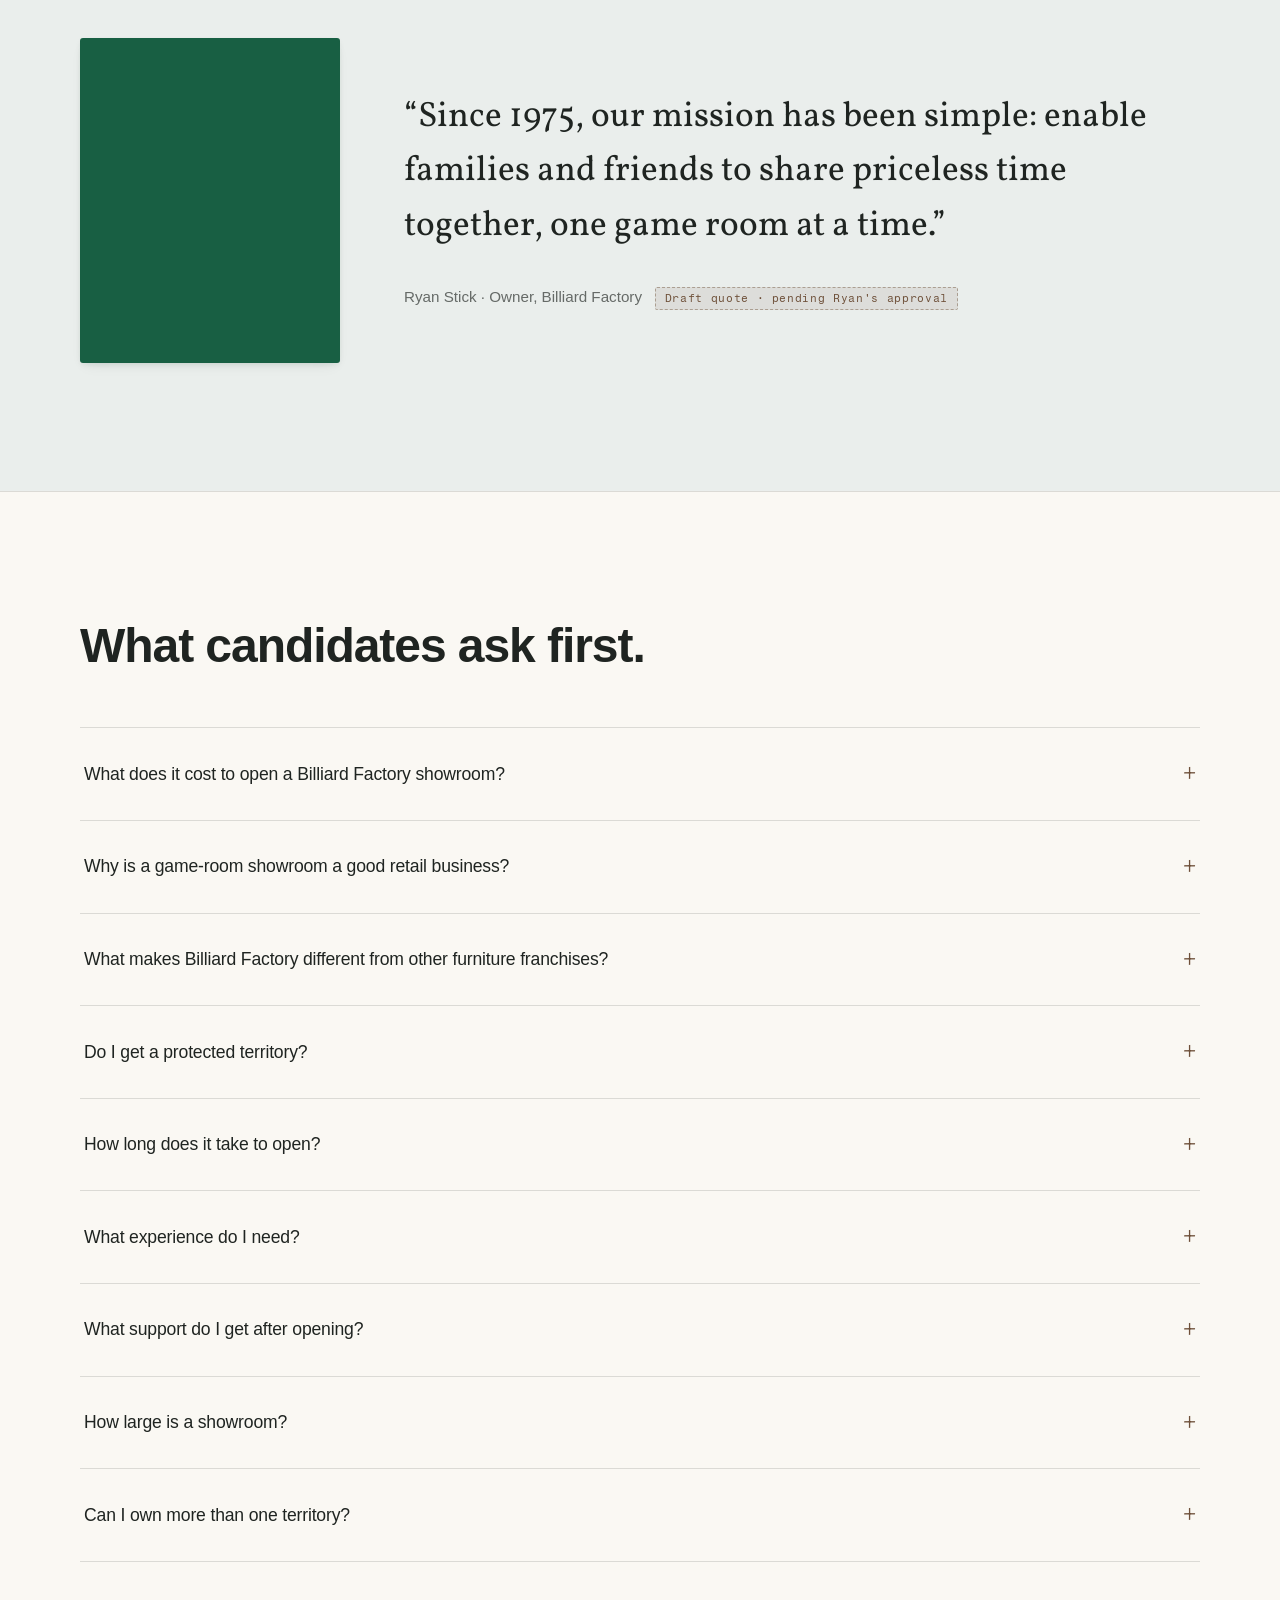
==== commit 2e6aa919: "polish(franchise): motion earns its moments + the small-fixes bundle Critique follow-up (29/40, 2026" ====
--- a/franchise/index.html
+++ b/franchise/index.html
@@ -290,7 +290,7 @@
 /* stat strip: the brass-plaque band */
 .stats{ background:var(--forest); color:var(--cream); }
 .stats .grid{ display:grid; grid-template-columns:repeat(2,1fr); }
-@media(min-width:900px){ .stats .grid{ grid-template-columns:repeat(5,1fr); } }
+@media(min-width:900px){ .stats .grid{ grid-template-columns:repeat(4,1fr); } }
 .stats .cell{ padding:36px 26px; border-left:1px solid var(--hairline-dark); }
 .stats .cell:first-child{ border-left:none; }
 @media(max-width:899px){ .stats .cell:nth-child(odd){ border-left:none; } .stats .cell{ border-top:1px solid var(--hairline-dark); } .stats .cell:nth-child(-n+2){ border-top:none; } }
@@ -531,9 +531,12 @@
 }
 .form-grid input::placeholder{ color:var(--ink-65); }
 .form-grid input:focus-visible, .form-grid select:focus-visible{ border-color:var(--forest); box-shadow:0 0 0 1px var(--forest); outline:none; }
+[id]{ scroll-margin-top:96px; }
 .form-grid label.err input{ border-color:var(--orange); }
 .form-grid .msg{ display:none; font-size:.8rem; color:var(--walnut); margin-top:6px; }
 .form-grid label.err .msg{ display:block; }
+.consent .msg{ display:none; flex-basis:100%; width:100%; font-size:.8rem; color:var(--walnut); margin-top:6px; }
+.consent.err .msg{ display:block; }
 .consent{ display:flex; gap:12px; align-items:flex-start; margin-top:24px; font-size:.85rem; color:var(--ink-72); line-height:1.6; }
 .consent input{ margin-top:4px; width:18px; height:18px; accent-color:var(--forest); flex:none; }
 button.submit{
@@ -640,7 +643,7 @@
     <div class="cell" data-rv style="--rv-d:.0s"><p class="num">1975</p><p class="lbl">Founded in Houston</p></div>
     <div class="cell" data-rv style="--rv-d:.07s"><p class="num">11</p><p class="lbl">Company showrooms</p></div>
     <div class="cell" data-rv style="--rv-d:.14s"><p class="num">5</p><p class="lbl">Owned brands</p></div>
-    <div class="cell" data-rv style="--rv-d:.28s"><p class="num">90</p><p class="lbl">Showrooms in the five-year plan</p></div>
+    <div class="cell" data-rv style="--rv-d:.21s"><p class="num">90</p><p class="lbl">Showrooms in the five-year plan</p></div>
   </div>
 </div>
 
@@ -658,13 +661,13 @@
 <!-- ============================== WHY ============================== -->
 <section id="why" class="section-pad">
   <div class="wrap">
-    <h2 class="headline" data-rv style="max-width:16em;">Four reasons this is not an ordinary retail franchise.</h2>
-    <p class="lede body-copy" data-rv style="color:var(--ink-72); margin-top:24px;">
+    <h2 class="headline" style="max-width:16em;">Four reasons this is not an ordinary retail franchise.</h2>
+    <p class="lede body-copy" style="color:var(--ink-72); margin-top:24px;">
       Most franchises sell you a playbook. This one hands you a fifty-year brand, its factory,
       and its demand engine, then draws a protected territory around your door.
     </p>
   </div>
-  <figure class="why-fig" data-rv>
+  <figure class="why-fig">
     <div class="frame"><img src="assets/why-showroom-family.jpg" alt="A family of four at the counter of a Billiard Factory showroom, beneath the green sign, with pool tables on the floor behind them" loading="lazy" width="1376" height="688" /></div>
   </figure>
   <div class="wrap">
@@ -700,18 +703,18 @@
 <!-- ============================ STORY ============================== -->
 <section id="story" class="section-pad">
   <div class="wrap">
-    <h2 class="headline" data-rv style="max-width:15em;">Fifty years in the making.</h2>
-    <p class="lede body-copy" data-rv style="color:var(--ink-72); margin-top:24px;">
+    <h2 class="headline" style="max-width:15em;">Fifty years in the making.</h2>
+    <p class="lede body-copy" style="color:var(--ink-72); margin-top:24px;">
       Until the first franchise stores open and their owners tell this story better than we can,
       the proof is the half-century behind the brand.
     </p>
     <div class="timeline">
-      <div class="t" data-rv style="--rv-d:.0s"><figure class="t-photo t-photo--full"><img src="assets/about-70s-cutout.png" alt="Black-and-white photographs from the first Billiard Factory years: the family on the showroom floor and an exhibition night around a table" /><figcaption>From the family album: the first years on Telephone Road.</figcaption></figure><p class="yr">1975</p><h3>One store, four people</h3><p>Larry Stick opens the first Billiard Factory on Telephone Road in Houston, a single showroom built on the belief that a game room is where a family gathers.</p></div>
-      <div class="t" data-rv style="--rv-d:.06s"><figure class="t-photo t-photo--full"><img src="assets/about-80s-cutout.png" alt="The brick Billiard Factory storefront in the growing years, and family snapshots from the same era" /><figcaption>The playbook leaves Houston: the storefront and the family behind it.</figcaption></figure><p class="yr">1980s</p><h3>Out of Houston</h3><p>The playbook leaves Houston and holds: new stores across the suburbs, then Scottsdale, Arizona, and San Antonio prove the concept travels to markets that had never heard the name.</p></div>
-      <div class="t" data-rv style="--rv-d:.12s"><p class="yr">2007</p><h3>Into Dallas–Fort Worth</h3><p>The acquisition of seven Billiards &amp; Barstools stores carries the brand into the DFW metroplex, growth through both building and buying.</p></div>
-      <div class="t" data-rv style="--rv-d:.0s"><figure class="t-photo"><img src="https://ik.imagekit.io/billiardfactory/estoris/images/about-us/2010.jpg?tr=w-800,q-80,f-auto" alt="Four members of the family and leadership under the green Billiard Factory sign in a modern showroom" /><figcaption>Two generations under the same green sign.</figcaption></figure><p class="yr">2010s</p><h3>The second generation</h3><p>Stewardship passes to the Stick family's second generation, committed to one of the widest, deepest product lines in the industry.</p></div>
-      <div class="t" data-rv style="--rv-d:.06s"><p class="yr">2020s</p><figure class="t-photo"><img src="assets/founder-owner.jpg" alt="Two generations of Billiard Factory leadership walking out of a showroom beneath the green Billiard Factory sign" width="1600" height="678" /><figcaption>The founder and the owner, walking out the same door.</figcaption></figure><h3>One owner, one vision</h3><p>Ryan Stick assumes full ownership and unites the owned brands, distribution, and retail into a single house.</p></div>
-      <div class="t" data-rv style="--rv-d:.12s"><p class="yr">2025</p><h3>Fifty years</h3><p>A half-century in, Billiard Factory turns from the family game room toward the curated social home, and opens the house to franchise partners.</p></div>
+      <div class="t" style="--rv-d:.0s"><figure class="t-photo t-photo--full"><img src="assets/about-70s-cutout.png" alt="Black-and-white photographs from the first Billiard Factory years: the family on the showroom floor and an exhibition night around a table" /><figcaption>From the family album: the first years on Telephone Road.</figcaption></figure><p class="yr">1975</p><h3>One store, four people</h3><p>Larry Stick opens the first Billiard Factory on Telephone Road in Houston, a single showroom built on the belief that a game room is where a family gathers.</p></div>
+      <div class="t" style="--rv-d:.06s"><figure class="t-photo t-photo--full"><img src="assets/about-80s-cutout.png" alt="The brick Billiard Factory storefront in the growing years, and family snapshots from the same era" /><figcaption>The playbook leaves Houston: the storefront and the family behind it.</figcaption></figure><p class="yr">1980s</p><h3>Out of Houston</h3><p>The playbook leaves Houston and holds: new stores across the suburbs, then Scottsdale, Arizona, and San Antonio prove the concept travels to markets that had never heard the name.</p></div>
+      <div class="t" style="--rv-d:.12s"><p class="yr">2007</p><h3>Into Dallas–Fort Worth</h3><p>The acquisition of seven Billiards &amp; Barstools stores carries the brand into the DFW metroplex, growth through both building and buying.</p></div>
+      <div class="t" style="--rv-d:.0s"><figure class="t-photo"><img src="https://ik.imagekit.io/billiardfactory/estoris/images/about-us/2010.jpg?tr=w-800,q-80,f-auto" alt="Four members of the family and leadership under the green Billiard Factory sign in a modern showroom" /><figcaption>Two generations under the same green sign.</figcaption></figure><p class="yr">2010s</p><h3>The second generation</h3><p>Stewardship passes to the Stick family's second generation, committed to one of the widest, deepest product lines in the industry.</p></div>
+      <div class="t" style="--rv-d:.06s"><p class="yr">2020s</p><figure class="t-photo"><img src="assets/founder-owner.jpg" alt="Two generations of Billiard Factory leadership walking out of a showroom beneath the green Billiard Factory sign" width="1600" height="678" /><figcaption>The founder and the owner, walking out the same door.</figcaption></figure><h3>One owner, one vision</h3><p>Ryan Stick assumes full ownership and unites the owned brands, distribution, and retail into a single house.</p></div>
+      <div class="t" style="--rv-d:.12s"><p class="yr">2025</p><h3>Fifty years</h3><p>A half-century in, Billiard Factory turns from the family game room toward the curated social home, and opens the house to franchise partners.</p></div>
     </div>
   </div>
 </section>
@@ -719,23 +722,23 @@
 <!-- ============================ THE HOUSE ========================== -->
 <section id="house">
   <div class="wrap section-pad">
-    <h2 class="headline" data-rv style="max-width:15em;">We make it. We curate it. We sell it.</h2>
-    <p class="lede body-copy" data-rv style="color:var(--ink-72); margin-top:24px;">
+    <h2 class="headline" style="max-width:15em;">We make it. We curate it. We sell it.</h2>
+    <p class="lede body-copy" style="color:var(--ink-72); margin-top:24px;">
       Billiard Factory is a family-owned house of game-room brands. Five owned brands
       protect the margin; the best partner manufacturers in the category fill the showroom. As
       a franchise partner, you sell all of it under one roof and one standard.
     </p>
 
     <div class="layers">
-      <div class="layer" data-rv style="--rv-d:.0s"><p class="lab">We Make</p><p>Owned and family brands engineered, designed, and finished by our factories: protected margins, tournament tolerances, and a standard no reseller can match.</p></div>
-      <div class="layer" data-rv style="--rv-d:.08s"><p class="lab">We Curate</p><p>Brunswick and California House anchor the category, McDermott and Rhino cues fill the wall, and fifty years of buying relationships put them on your floor at terms a first-year independent could not get.</p></div>
-      <div class="layer" data-rv style="--rv-d:.16s"><p class="lab">We Sell</p><p>Eleven showrooms and a national e-commerce store. We own the relationship from the factory floor to the family room.</p></div>
-    </div>
-
-    <p class="roster-label" data-rv>The owned brands, the manufacturing moat</p>
+      <div class="layer" style="--rv-d:.0s"><p class="lab">We Make</p><p>Owned and family brands engineered, designed, and finished by our factories: protected margins, tournament tolerances, and a standard no reseller can match.</p></div>
+      <div class="layer" style="--rv-d:.08s"><p class="lab">We Curate</p><p>Brunswick and California House anchor the category, McDermott and Rhino cues fill the wall, and fifty years of buying relationships put them on your floor at terms a first-year independent could not get.</p></div>
+      <div class="layer" style="--rv-d:.16s"><p class="lab">We Sell</p><p>Eleven showrooms and a national e-commerce store. We own the relationship from the factory floor to the family room.</p></div>
+    </div>
+
+    <p class="roster-label">The owned brands, the manufacturing moat</p>
     <div class="owned" id="owned-grid"><!-- rendered from SSOT --></div>
 
-    <p class="roster-label" data-rv>The carried brands, the distribution power</p>
+    <p class="roster-label">The carried brands, the distribution power</p>
 
     <!-- "Shop by Brand" rolling logo strip - self-contained, no dependencies. -->
     <section class="bf-brand-strip" aria-label="Shop by Brand" style="margin-top:18px;">
@@ -899,8 +902,8 @@
 <!-- ========================= THE SHOWROOM ========================== -->
 <section id="showroom">
   <div class="wrap section-pad">
-    <h2 class="headline" data-rv style="max-width:15em;">Nine categories. Everything the room needs.</h2>
-    <p class="lede body-copy" data-rv style="color:var(--ink-72); margin-top:24px;">
+    <h2 class="headline" style="max-width:15em;">Nine categories. Everything the room needs.</h2>
+    <p class="lede body-copy" style="color:var(--ink-72); margin-top:24px;">
       From tournament-grade tables to the furniture that frames the room, a Billiard Factory
       showroom sells the whole space a family gathers in, not a single product line. Deep
       assortment means multiple tickets per household, and in the design center a room is
@@ -913,49 +916,49 @@
 <!-- ========================= REVENUE LANES ========================= -->
 <section id="lanes" class="section-pad">
   <div class="wrap">
-    <h2 class="headline" data-rv style="max-width:15em;">One showroom. Six ways it earns.</h2>
-    <p class="lede body-copy" data-rv style="color:var(--ink-72); margin-top:24px;">
+    <h2 class="headline" style="max-width:15em;">One showroom. Six ways it earns.</h2>
+    <p class="lede body-copy" style="color:var(--ink-72); margin-top:24px;">
       Three demand pools feed the same four walls: families furnishing the rooms they gather in,
       designers and builders specifying for clients, and commercial buyers furnishing whole spaces
       at once. Each one opens a different lane of revenue.
     </p>
-    <figure class="territory-fig" data-rv style="margin-top:44px;">
+    <figure class="territory-fig" style="margin-top:44px;">
       <div class="frame"><img src="assets/lanes-room.jpg" alt="A game table and leather chairs in the foreground, a pool table under its light behind, a bar cart at the window: one room, one order" loading="lazy" width="1600" height="1073" /></div>
       <figcaption>One delivery, many tickets: the pool table, the game table, the seating, the lighting, and the service calls that come back for decades.</figcaption>
     </figure>
     <div class="lanes" style="margin-top:32px;">
-      <div class="lane" data-rv style="--rv-d:.0s">
+      <div class="lane" style="--rv-d:.0s">
         <p class="tag">The anchor</p>
         <h3>Big-ticket retail</h3>
         <p>Pool tables, shuffleboards, and the furniture that frames the room. The considered purchase that starts every relationship.</p>
       </div>
-      <div class="lane" data-rv style="--rv-d:.06s">
+      <div class="lane" style="--rv-d:.06s">
         <p class="tag">Attached</p>
         <h3>Delivery &amp; installation</h3>
         <p>White-glove delivery and certified installation ride on every anchor sale, revenue the big-box channel gives away.</p>
       </div>
-      <div class="lane" data-rv style="--rv-d:.12s">
+      <div class="lane" style="--rv-d:.12s">
         <p class="tag">Recurring</p>
         <h3>Service &amp; re-felting</h3>
         <p>Re-felts, re-levels, moves, and more. The products last decades, and the service on them brings customers back for decades.</p>
       </div>
-      <div class="lane" data-rv style="--rv-d:.0s">
+      <div class="lane" style="--rv-d:.0s">
         <p class="tag">Attach rate</p>
         <h3>Accessories &amp; upgrades</h3>
         <p>Cues, lighting, seating, and the wall of gear that finishes every room sold, higher-margin add-ons on every ticket.</p>
       </div>
-      <div class="lane" data-rv style="--rv-d:.06s">
+      <div class="lane" style="--rv-d:.06s">
         <p class="tag">Pipeline</p>
         <h3>Designer &amp; trade</h3>
         <p>Trade pricing, spec support, and install standards for the designers and builders who bring the next project with them.</p>
       </div>
-      <div class="lane" data-rv style="--rv-d:.12s">
+      <div class="lane" style="--rv-d:.12s">
         <p class="tag">Projects</p>
         <h3>Commercial &amp; hospitality</h3>
         <p>Clubhouses, hotel groups, and builders furnish whole game rooms in a single order, and those calls route to the territory they land in: yours.</p>
       </div>
     </div>
-    <p data-rv style="margin-top:34px; font-size:.9rem; color:var(--ink-65); max-width:46em;">
+    <p style="margin-top:34px; font-size:.9rem; color:var(--ink-65); max-width:46em;">
       Delivery, installation, and re-felting run through pre-approved third-party installers
       certified to the house standard, so you earn the lane without building the crew.
       Full lane economics publish with the FDD.
@@ -966,16 +969,16 @@
 <!-- ========================== ECONOMICS ============================ -->
 <section id="economics">
   <div class="wrap section-pad">
-    <h2 class="headline" data-rv style="max-width:15em;">The numbers, stated plainly.</h2>
-
-    <div class="note-box" data-rv>
+    <h2 class="headline" style="max-width:15em;">The numbers, stated plainly.</h2>
+
+    <div class="note-box">
       <strong style="letter-spacing:.1em; text-transform:uppercase; font-size:.72rem;">Draft note</strong><br />
       Every figure below is a directional estimate from ownership. Final numbers, including any
       financial performance representation, publish in the Franchise Disclosure Document (Item 19)
       and govern over anything on this page. Nothing here is an offer or an earnings claim.
     </div>
 
-    <table class="econ" data-rv>
+    <table class="econ">
       <thead><tr><th scope="col">Item</th><th scope="col">Estimate</th><th scope="col">Notes</th></tr></thead>
       <tbody>
         <tr><td>Total initial investment</td><td class="v">$485,000 to $785,000</td><td class="n">Build-out, opening inventory, and franchise fee. Working capital additional.</td></tr>
@@ -990,13 +993,13 @@
       </tbody>
     </table>
 
-    <p data-rv style="margin-top:34px; font-size:.95rem; color:var(--ink-72); max-width:46em;">
+    <p style="margin-top:34px; font-size:.95rem; color:var(--ink-72); max-width:46em;">
       Why the economics work: owned brands built by our factories remove the distributor layer most furniture
       retailers pay, a 4% combined royalty and marketing load leaves margin in the store, and
       made-to-order categories carry deposits that help cash flow. The full model, with the
       receipts, arrives with your FDD package.
     </p>
-    <div data-rv style="margin-top:32px; display:flex; align-items:center; gap:20px; flex-wrap:wrap;">
+    <div style="margin-top:32px; display:flex; align-items:center; gap:20px; flex-wrap:wrap;">
       <a href="#apply" class="btn btn-primary">Request the FDD <span class="arr" aria-hidden="true">→</span></a>
       <p style="margin:0; font-size:.95rem; color:var(--ink-72);">If these numbers fit your capital, the next step is one document.</p>
     </div>
@@ -1009,8 +1012,8 @@
     <img src="assets/dayone-wide.jpg" alt="" loading="lazy" width="1800" height="1208" />
   </div>
   <div class="wrap inner">
-    <h2 data-rv>Who we award territories to.</h2>
-    <p class="cap" data-rv>We are selective on purpose. Fifty years of reputation ride on every door we open.</p>
+    <h2>Who we award territories to.</h2>
+    <p class="cap">We are selective on purpose. Fifty years of reputation ride on every door we open.</p>
   </div>
 </section>
 
@@ -1019,23 +1022,23 @@
   <div class="wrap">
     <div class="split" style="margin-top:0;">
       <div>
-        <p class="serif-label" data-rv style="color:var(--walnut);">The profiles we call first</p>
+        <p class="serif-label" style="color:var(--walnut);">The profiles we call first</p>
         <ul class="check-list" style="margin-top:22px;">
-          <li data-rv><span class="dot" aria-hidden="true"></span><span><strong>Multi-unit operators</strong> with proven retail or showroom leadership and the team to execute at a high standard.</span></li>
-          <li data-rv><span class="dot" aria-hidden="true"></span><span><strong>Premium landlords and developers</strong> who control destination retail space and want a category-anchor tenant they own.</span></li>
-          <li data-rv><span class="dot" aria-hidden="true"></span><span><strong>Owner-operators</strong> who will be in the building, know their community, and sell the way a family business sells.</span></li>
-          <li data-rv><span class="dot" aria-hidden="true"></span><span><strong>Capital to build it right:</strong> $150,000 minimum liquid capital, verified during qualification.</span></li>
+          <li><span class="dot" aria-hidden="true"></span><span><strong>Multi-unit operators</strong> with proven retail or showroom leadership and the team to execute at a high standard.</span></li>
+          <li><span class="dot" aria-hidden="true"></span><span><strong>Premium landlords and developers</strong> who control destination retail space and want a category-anchor tenant they own.</span></li>
+          <li><span class="dot" aria-hidden="true"></span><span><strong>Owner-operators</strong> who will be in the building, know their community, and sell the way a family business sells.</span></li>
+          <li><span class="dot" aria-hidden="true"></span><span><strong>Capital to build it right:</strong> $150,000 minimum liquid capital, verified during qualification.</span></li>
         </ul>
       </div>
       <div>
-        <h2 class="headline" data-rv style="font-size:clamp(1.5rem,2.6vw,2.1rem);">What stands behind you.</h2>
+        <h2 class="headline" style="font-size:clamp(1.5rem,2.6vw,2.1rem);">What stands behind you.</h2>
         <div class="support">
-          <div class="it" data-rv><h3><span class="sig">Training.</span></h3><p>Initial operations, product, and sales training in Houston, plus ongoing coaching from operators who have run these showrooms for decades.</p></div>
-          <div class="it" data-rv><h3><span class="sig">Store design.</span></h3><p>Eleven showrooms taught us where families stop, what they touch first, and what closes the sale. Your floor plan arrives with those decades already in it.</p></div>
-          <div class="it" data-rv><h3><span class="sig">Distribution.</span></h3><p>Much of the opening inventory and replenishment staged from our own distribution centers, with the buying power of the whole house behind your orders.</p></div>
-          <div class="it" data-rv><h3><span class="sig">Marketing engine.</span></h3><p>National campaigns overhead, pre-built local creative on demand, and attributed leads routed straight into your CRM.</p></div>
-          <div class="it" data-rv><h3><span class="sig">Technology.</span></h3><p>One system runs the store. When a lead books online at 9 p.m., it is in your CRM with a name, a territory, and a source before you open the next morning.</p></div>
-          <div class="it" data-rv><h3><span class="sig">Installation &amp; service.</span></h3><p>A pre-approved network of third-party installers certified to the house standard, so delivery, installation, and re-felting earn revenue without you building a crew.</p></div>
+          <div class="it"><h3><span class="sig">Training.</span></h3><p>Initial operations, product, and sales training in Houston, plus ongoing coaching from operators who have run these showrooms for decades.</p></div>
+          <div class="it"><h3><span class="sig">Store design.</span></h3><p>Eleven showrooms taught us where families stop, what they touch first, and what closes the sale. Your floor plan arrives with those decades already in it.</p></div>
+          <div class="it"><h3><span class="sig">Distribution.</span></h3><p>Much of the opening inventory and replenishment staged from our own distribution centers, with the buying power of the whole house behind your orders.</p></div>
+          <div class="it"><h3><span class="sig">Marketing engine.</span></h3><p>National campaigns overhead, pre-built local creative on demand, and attributed leads routed straight into your CRM.</p></div>
+          <div class="it"><h3><span class="sig">Technology.</span></h3><p>One system runs the store. When a lead books online at 9 p.m., it is in your CRM with a name, a territory, and a source before you open the next morning.</p></div>
+          <div class="it"><h3><span class="sig">Installation &amp; service.</span></h3><p>A pre-approved network of third-party installers certified to the house standard, so delivery, installation, and re-felting earn revenue without you building a crew.</p></div>
         </div>
       </div>
     </div>
@@ -1045,16 +1048,16 @@
 <!-- =========================== PROCESS ============================= -->
 <section id="process" class="section-pad">
   <div class="wrap">
-    <h2 class="headline" data-rv style="max-width:15em;">From first call to grand opening.</h2>
+    <h2 class="headline" style="max-width:15em;">From first call to grand opening.</h2>
     <div class="steps">
-      <div class="st" data-rv style="--rv-d:.0s"><p class="n">1</p><h3>Introduce yourself</h3><p>Submit the qualification form below. Your request goes straight to Ryan Stick, the owner, who responds within two business days.</p></div>
-      <div class="st" data-rv style="--rv-d:.06s"><p class="n">2</p><h3>Qualify the territory</h3><p>We review your market, your capital position, and your operating background, and confirm territory availability.</p></div>
-      <div class="st" data-rv style="--rv-d:.12s"><p class="n">3</p><h3>Review the FDD</h3><p>You receive the Franchise Disclosure Document and the confidential economics model, with time to review alongside your advisors.</p></div>
-      <div class="st" data-rv style="--rv-d:.0s"><p class="n">4</p><h3>Meet the family</h3><p>A discovery day in Houston: a flagship showroom, the distribution center, and the leadership team that has run this house for fifty years. Candidates who want to see where the tables are built can add a factory visit to the trip.</p></div>
-      <div class="st" data-rv style="--rv-d:.06s"><p class="n">5</p><h3>Sign, site, and build</h3><p>Territory agreement, site selection with our real-estate criteria, and a showroom build-out to the brand standard.</p></div>
-      <div class="st" data-rv style="--rv-d:.12s"><p class="n">6</p><h3>Train and open</h3><p>Full operations and sales training for you and your team, opening inventory staged from our distribution centers, grand-opening campaign deployed.</p></div>
-    </div>
-    <p data-rv style="margin-top:30px; font-size:.9rem; color:var(--ink-65);">
+      <div class="st" style="--rv-d:.0s"><p class="n">1</p><h3>Introduce yourself</h3><p>Submit the qualification form below. Your request goes straight to Ryan Stick, the owner, who responds within two business days.</p></div>
+      <div class="st" style="--rv-d:.06s"><p class="n">2</p><h3>Qualify the territory</h3><p>We review your market, your capital position, and your operating background, and confirm territory availability.</p></div>
+      <div class="st" style="--rv-d:.12s"><p class="n">3</p><h3>Review the FDD</h3><p>You receive the Franchise Disclosure Document and the confidential economics model, with time to review alongside your advisors.</p></div>
+      <div class="st" style="--rv-d:.0s"><p class="n">4</p><h3>Meet the family</h3><p>A discovery day in Houston: a flagship showroom, the distribution center, and the leadership team that has run this house for fifty years. Candidates who want to see where the tables are built can add a factory visit to the trip.</p></div>
+      <div class="st" style="--rv-d:.06s"><p class="n">5</p><h3>Sign, site, and build</h3><p>Territory agreement, site selection with our real-estate criteria, and a showroom build-out to the brand standard.</p></div>
+      <div class="st" style="--rv-d:.12s"><p class="n">6</p><h3>Train and open</h3><p>Full operations and sales training for you and your team, opening inventory staged from our distribution centers, grand-opening campaign deployed.</p></div>
+    </div>
+    <p style="margin-top:30px; font-size:.9rem; color:var(--ink-65);">
       Stage-by-stage timing is being finalized with the development team and publishes with the FDD. <span class="tbd">Est · timing pending FDD</span>
     </p>
   </div>
@@ -1063,7 +1066,7 @@
 <!-- ========================= CONVERSION BAND ======================= -->
 <section id="convert">
   <div class="wrap inner">
-    <div data-rv>
+    <div>
       <h2>Already run a billiards or game-room store?</h2>
       <p>
         We have brought independent stores into the house before. <span class="proof">Seven Billiards
@@ -1074,7 +1077,7 @@
         factory, and demand engine. Conversion terms publish with the FDD.
       </p>
     </div>
-    <div data-rv style="justify-self:start;">
+    <div style="justify-self:start;">
       <a href="#apply" class="btn btn-primary">Ask about conversions <span class="arr" aria-hidden="true">→</span></a>
     </div>
   </div>
@@ -1086,10 +1089,10 @@
     <div class="q-split">
       <!-- PLACEHOLDER: swap the stamp for Ryan Stick's portrait when shot.
            Keep aspect-ratio 4/5; alt "Ryan Stick, owner of Billiard Factory". -->
-      <figure class="q-portrait" data-rv aria-hidden="true">
+      <figure class="q-portrait" aria-hidden="true">
         <img src="https://billiard-factory-brand-hub.netlify.app/assets/logos/bf-since1975-stories-white.png" alt="" />
       </figure>
-    <blockquote data-rv>
+    <blockquote>
       <p class="q">
         &ldquo;Since 1975, our mission has been simple: enable families and friends to share
         priceless time together, one game room at a time.&rdquo;
@@ -1103,57 +1106,57 @@
 <!-- ============================= FAQ =============================== -->
 <section id="faq" class="section-pad">
   <div class="wrap">
-    <h2 class="headline" data-rv>What candidates ask first.</h2>
+    <h2 class="headline">What candidates ask first.</h2>
     <div class="faq">
-      <details data-rv>
+      <details>
         <summary>What does it cost to open a Billiard Factory showroom?<span class="ind" aria-hidden="true">+</span></summary>
         <div class="ans">Ownership's current estimate is $485,000 to $785,000 all-in: $200,000 to $400,000 for the showroom build-out, $250,000 to $350,000 in opening inventory, and a $35,000 franchise fee. Ongoing, plan on 2% royalty and 2% marketing fund. Candidates should show $150,000 in liquid capital. Final figures publish in the FDD.</div>
       </details>
-      <details data-rv>
+      <details>
         <summary>Why is a game-room showroom a good retail business?<span class="ind" aria-hidden="true">+</span></summary>
         <div class="ans">Big-ticket, considered purchases with delivery and installation attached resist e-commerce commoditization: families want to see the table, feel the slate, and talk to someone who knows the category. Nine categories under one roof mean multiple tickets per household, and the products themselves last decades, which builds service and referral business.</div>
       </details>
-      <details data-rv>
+      <details>
         <summary>What makes Billiard Factory different from other furniture franchises?<span class="ind" aria-hidden="true">+</span></summary>
         <div class="ans">Brand ownership. Our owned and family brands are engineered, designed, and finished by our factories at preferential margins, and partner brands arrive through our distribution power. Franchise partners inherit both, with no distributor layer between the brand and the floor. Very few retail franchises control their product house end to end.</div>
       </details>
-      <details data-rv>
+      <details>
         <summary>Do I get a protected territory?<span class="ind" aria-hidden="true">+</span></summary>
         <div class="ans">Yes. Every agreement includes a contractually protected, radius-based territory. Orders placed on billiardfactory.com from inside your radius are planned as shared revenue between you and the house, final terms in the FDD.</div>
       </details>
-      <details data-rv>
+      <details>
         <summary>How long does it take to open?<span class="ind" aria-hidden="true">+</span></summary>
         <div class="ans">The path runs from qualification through FDD review, discovery day in Houston, site selection, build-out, and training. Target timelines for each stage are being finalized with the development team. <span class="tbd">TBD · timeline</span></div>
       </details>
-      <details data-rv>
+      <details>
         <summary>What experience do I need?<span class="ind" aria-hidden="true">+</span></summary>
         <div class="ans">Retail, showroom, or multi-location operating experience matters more than billiards knowledge. We can teach the category; we cannot teach the discipline of running a great store. Owner-operators and experienced multi-unit groups are both considered.</div>
       </details>
-      <details data-rv>
+      <details>
         <summary>What support do I get after opening?<span class="ind" aria-hidden="true">+</span></summary>
         <div class="ans">Ongoing field coaching, the national marketing engine with pre-built local campaigns, central merchandising and buying, distribution-center replenishment, and the shared technology stack. When the brand evolves, your local assets update centrally, so you never carry creative overhead.</div>
       </details>
-      <details data-rv>
+      <details>
         <summary>How large is a showroom?<span class="ind" aria-hidden="true">+</span></summary>
         <div class="ans">Target footprint is 5,000 to 8,000 square feet, modeled on the current 11-showroom fleet, with roughly $250,000 of floor stock on display at opening. Site criteria publish with the FDD.</div>
       </details>
-      <details data-rv>
+      <details>
         <summary>Can I own more than one territory?<span class="ind" aria-hidden="true">+</span></summary>
         <div class="ans">Yes. Multi-unit operators are a core candidate profile, and development agreements for multiple territories are part of the model under review. Multi-unit incentives, if offered, publish with the FDD. <span class="tbd">TBD · incentives</span></div>
       </details>
-      <details data-rv>
+      <details>
         <summary>Do franchisees get the designer and trade program?<span class="ind" aria-hidden="true">+</span></summary>
         <div class="ans">The trade program (trade pricing, spec support, white-glove delivery and installation standards) is part of the concept, and designer relationships in your market are yours to build with the house behind you. Lead routing by territory is part of the demand engine.</div>
       </details>
-      <details data-rv>
+      <details>
         <summary>I already own a billiards or game-room store. Is there a path for me?<span class="ind" aria-hidden="true">+</span></summary>
         <div class="ans">Yes, and it may be the fastest one. The brand entered Dallas–Fort Worth by converting seven independent stores in 2007, and ownership considers existing operators among the best candidates for the first territories. Tell us about your business in the form below.</div>
       </details>
-      <details data-rv>
+      <details>
         <summary>Which markets are available?<span class="ind" aria-hidden="true">+</span></summary>
         <div class="ans">The first territories under review are Salt Lake City, El Paso, Greenville, NC, Knoxville, and Nashville, with a target of 90 franchised showrooms over the next five years. If your metro is not on that list, tell us anyway; the map is being drawn now, and early candidates help draw it.</div>
       </details>
-      <details data-rv>
+      <details>
         <summary>Is this page an offer to sell me a franchise?<span class="ind" aria-hidden="true">+</span></summary>
         <div class="ans">No. This page is informational. A franchise is offered only through a Franchise Disclosure Document delivered in compliance with the FTC Franchise Rule and applicable state law.</div>
       </details>
@@ -1166,24 +1169,24 @@
   <div class="wrap section-pad">
     <div class="split" style="margin-top:0;">
       <div>
-        <h2 class="headline" data-rv>Request the Franchise Disclosure Document.</h2>
-        <p data-rv style="margin-top:22px; color:var(--ink-72); max-width:34em;">
+        <h2 class="headline">Request the Franchise Disclosure Document.</h2>
+        <p style="margin-top:22px; color:var(--ink-72); max-width:34em;">
           We strive to award 90 franchised showrooms over the next five years,
           market by market. Tell us who you are and where you want to build; your request goes
           straight to Ryan Stick, the owner, who responds within two business days.
         </p>
-        <p class="serif-label" data-rv style="color:var(--walnut); margin-top:30px;">First territories under review</p>
-        <p data-rv style="margin-top:8px; color:var(--ink-72); font-size:.95rem;">
+        <p class="serif-label" style="color:var(--walnut); margin-top:30px;">First territories under review</p>
+        <p style="margin-top:8px; color:var(--ink-72); font-size:.95rem;">
           Salt Lake City · El Paso · Greenville, NC · Knoxville · Nashville
         </p>
         <ul class="check-list" style="margin-top:28px;">
-          <li data-rv><span class="dot" aria-hidden="true"></span><span>The FDD and confidential economics model, when published.</span></li>
-          <li data-rv><span class="dot" aria-hidden="true"></span><span>A territory map and availability check for your market.</span></li>
-          <li data-rv><span class="dot" aria-hidden="true"></span><span>A direct line to the owner of the house, family-run since 1975.</span></li>
+          <li><span class="dot" aria-hidden="true"></span><span>The FDD and confidential economics model, when published.</span></li>
+          <li><span class="dot" aria-hidden="true"></span><span>A territory map and availability check for your market.</span></li>
+          <li><span class="dot" aria-hidden="true"></span><span>A direct line to the owner of the house, family-run since 1975.</span></li>
         </ul>
       </div>
       <div>
-        <form id="fdd-form" class="form-card" name="fdd-request" method="POST" action="" data-netlify="true" netlify-honeypot="bot-field" novalidate data-rv>
+        <form id="fdd-form" class="form-card" name="fdd-request" method="POST" action="" data-netlify="true" netlify-honeypot="bot-field" novalidate>
           <input type="hidden" name="form-name" value="fdd-request" />
           <p style="display:none;"><label>Leave this field empty: <input name="bot-field" /></label></p>
           <input type="hidden" name="utm_source" /><input type="hidden" name="utm_medium" /><input type="hidden" name="utm_campaign" /><input type="hidden" name="utm_term" /><input type="hidden" name="utm_content" /><input type="hidden" name="referrer" /><input type="hidden" name="landing_page" />
@@ -1198,6 +1201,7 @@
               <label class="full"><span>Target metro / territory <span class="req" aria-hidden="true">*</span></span><input required name="territory" type="text" placeholder="e.g. Scottsdale, AZ" /><span class="msg">Tell us the market you want to build in.</span></label>
               <label><span>Operator profile</span>
                 <select name="profile">
+                  <option value="">Select a profile</option>
                   <option>Multi-unit operator</option>
                   <option>Premium landlord / developer</option>
                   <option>Owner-operator</option>
@@ -1226,6 +1230,7 @@
             <label class="consent">
               <input required type="checkbox" name="consent" />
               <span>I understand this is a request for information, not an offer to buy or sell a franchise, and I authorize Billiard Factory to contact me about territory availability.</span>
+              <span class="msg" role="alert">Please check this box so we can respond to your request.</span>
             </label>
             <button type="submit" class="submit">Request the FDD</button>
             <p class="form-error" role="alert" style="display:none; margin-top:16px; font-size:.9rem; color:var(--walnut);">
@@ -1240,7 +1245,7 @@
         </form>
       </div>
     </div>
-    <figure class="territory-fig territory-wide" data-rv>
+    <figure class="territory-fig territory-wide">
       <div class="frame"><img src="assets/day-one-storefront.jpg" alt="A Billiard Factory showroom at golden hour, a couple crossing the parking lot toward the entrance" width="1264" height="848" /></div>
       <figcaption>Day one looks like this: your sign on the building, a protected radius drawn around your door, and fifty years of the house behind you.</figcaption>
     </figure>
@@ -1349,7 +1354,7 @@
         : `<div style="width:100%;height:100%;display:flex;align-items:center;justify-content:center;background:${swatchHex(b.swatch)};">
              <span style="font-family:var(--serif);font-style:italic;font-size:1.3rem;color:rgba(250,248,243,.9);">${b.name}</span>
            </div>`;
-      return `<article class="brand" data-rv style="--rv-d:${(i%3)*0.07}s">
+      return `<article class="brand" style="--rv-d:${(i%3)*0.07}s">
         <div class="ph">${ph}</div>
         <div class="bd">
           <p class="tier">${b.tier}</p>
@@ -1429,7 +1434,8 @@
     if(bad && !firstBad) firstBad = inp;
   });
   const consent = form.querySelector('input[name=consent]');
-  if(!consent.checked){ consent.focus(); if(!firstBad) firstBad = consent; }
+  consent.closest('label').classList.toggle('err', !consent.checked);
+  if(!consent.checked){ if(!firstBad) firstBad = consent; }
   if(firstBad){ firstBad.focus(); return; }
 
   const btn = form.querySelector('button.submit');
@@ -1459,6 +1465,9 @@
     errBox.style.display = 'block';
   });
 });
+form.querySelector('input[name=consent]').addEventListener('change', function(){
+  this.closest('label').classList.toggle('err', !this.checked);
+});
 form.querySelectorAll('input[required]').forEach(inp=>{
   inp.addEventListener('blur', ()=>{ inp.closest('label').classList.toggle('err', !inp.checkValidity() && inp.value !== ''); });
 });
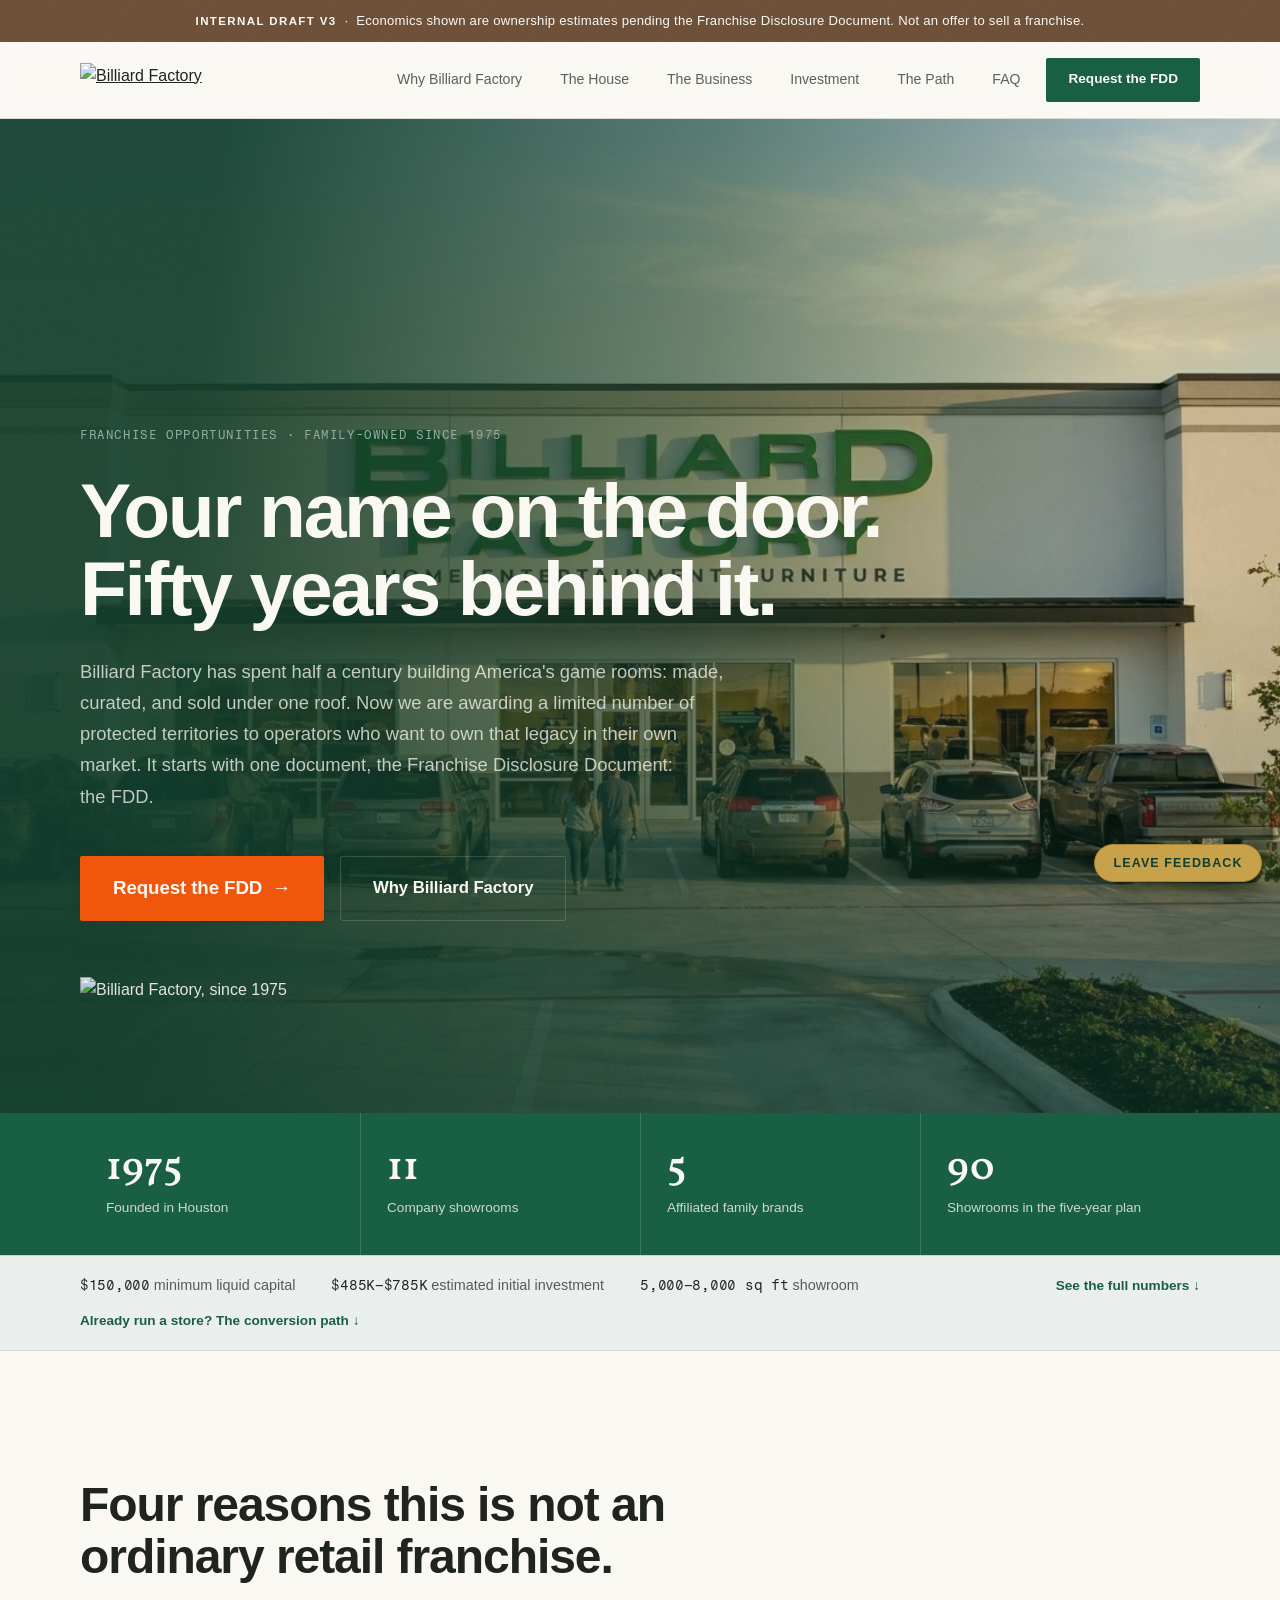
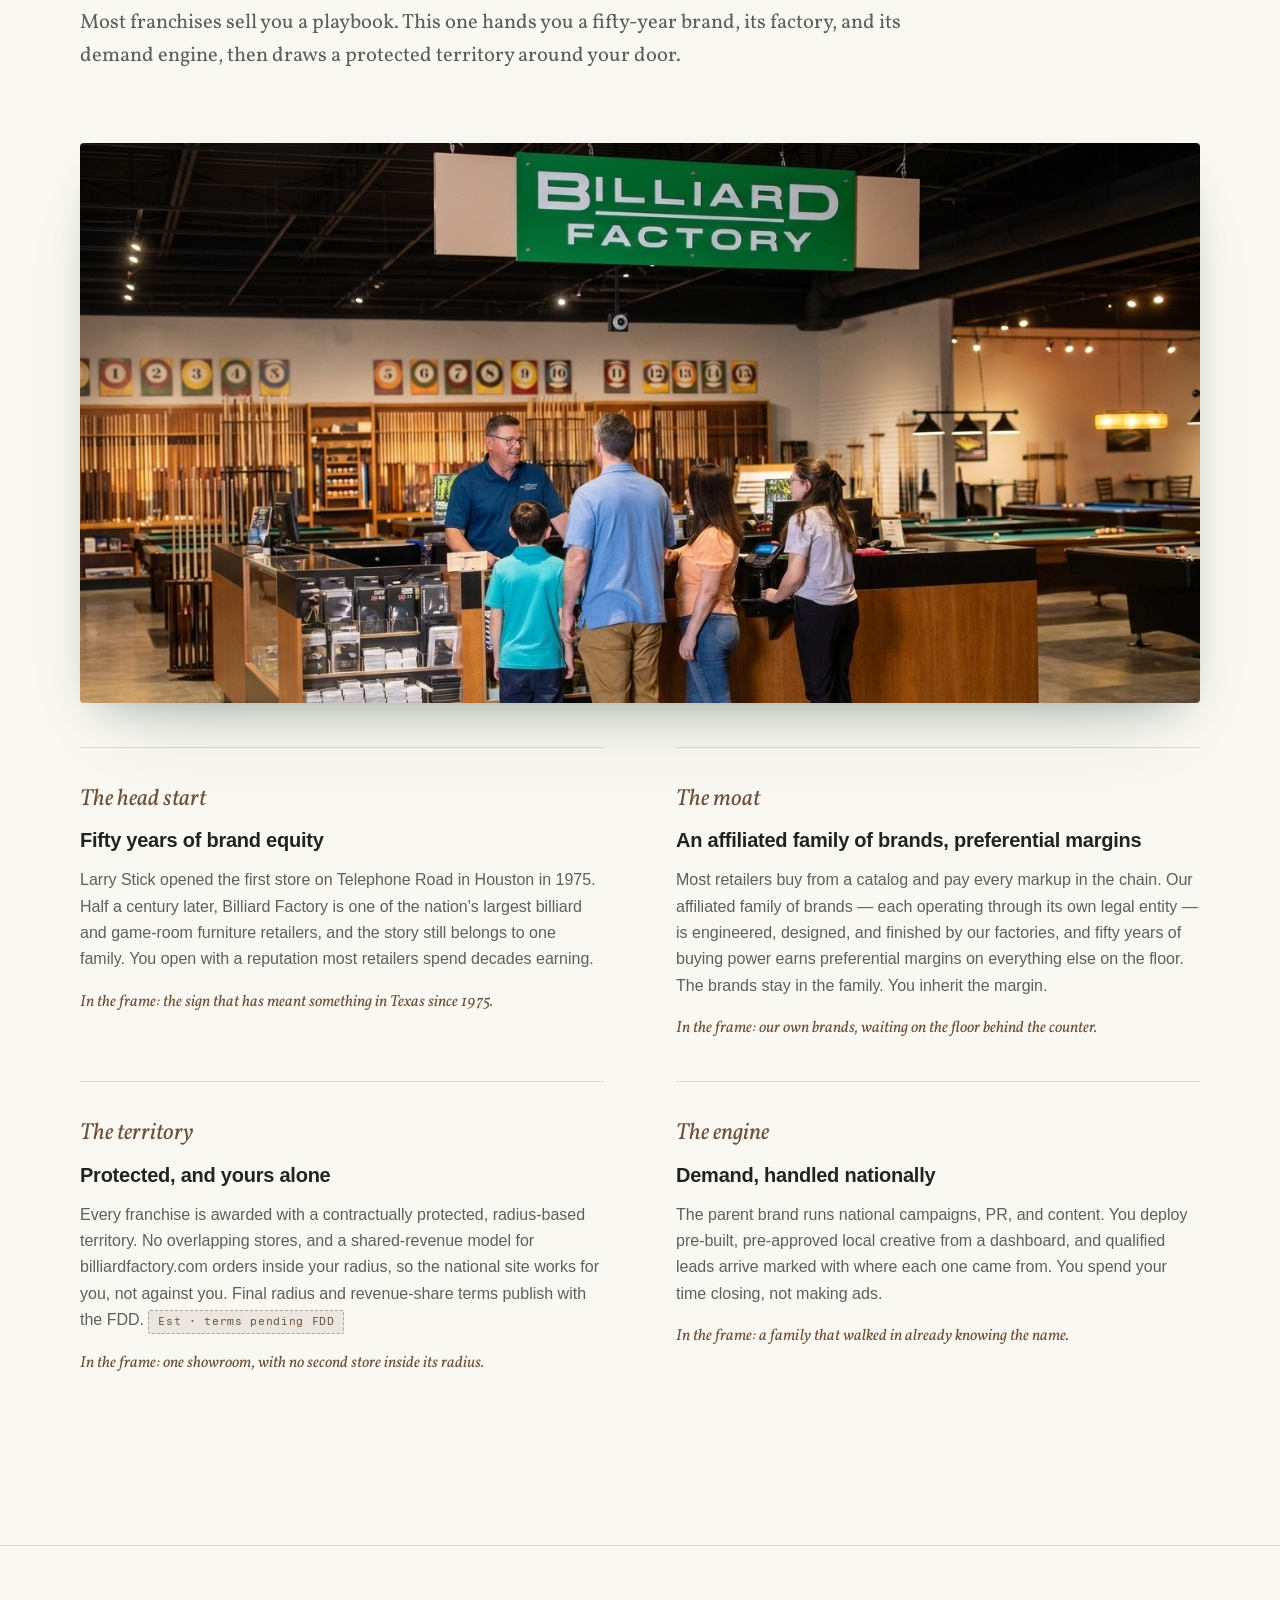
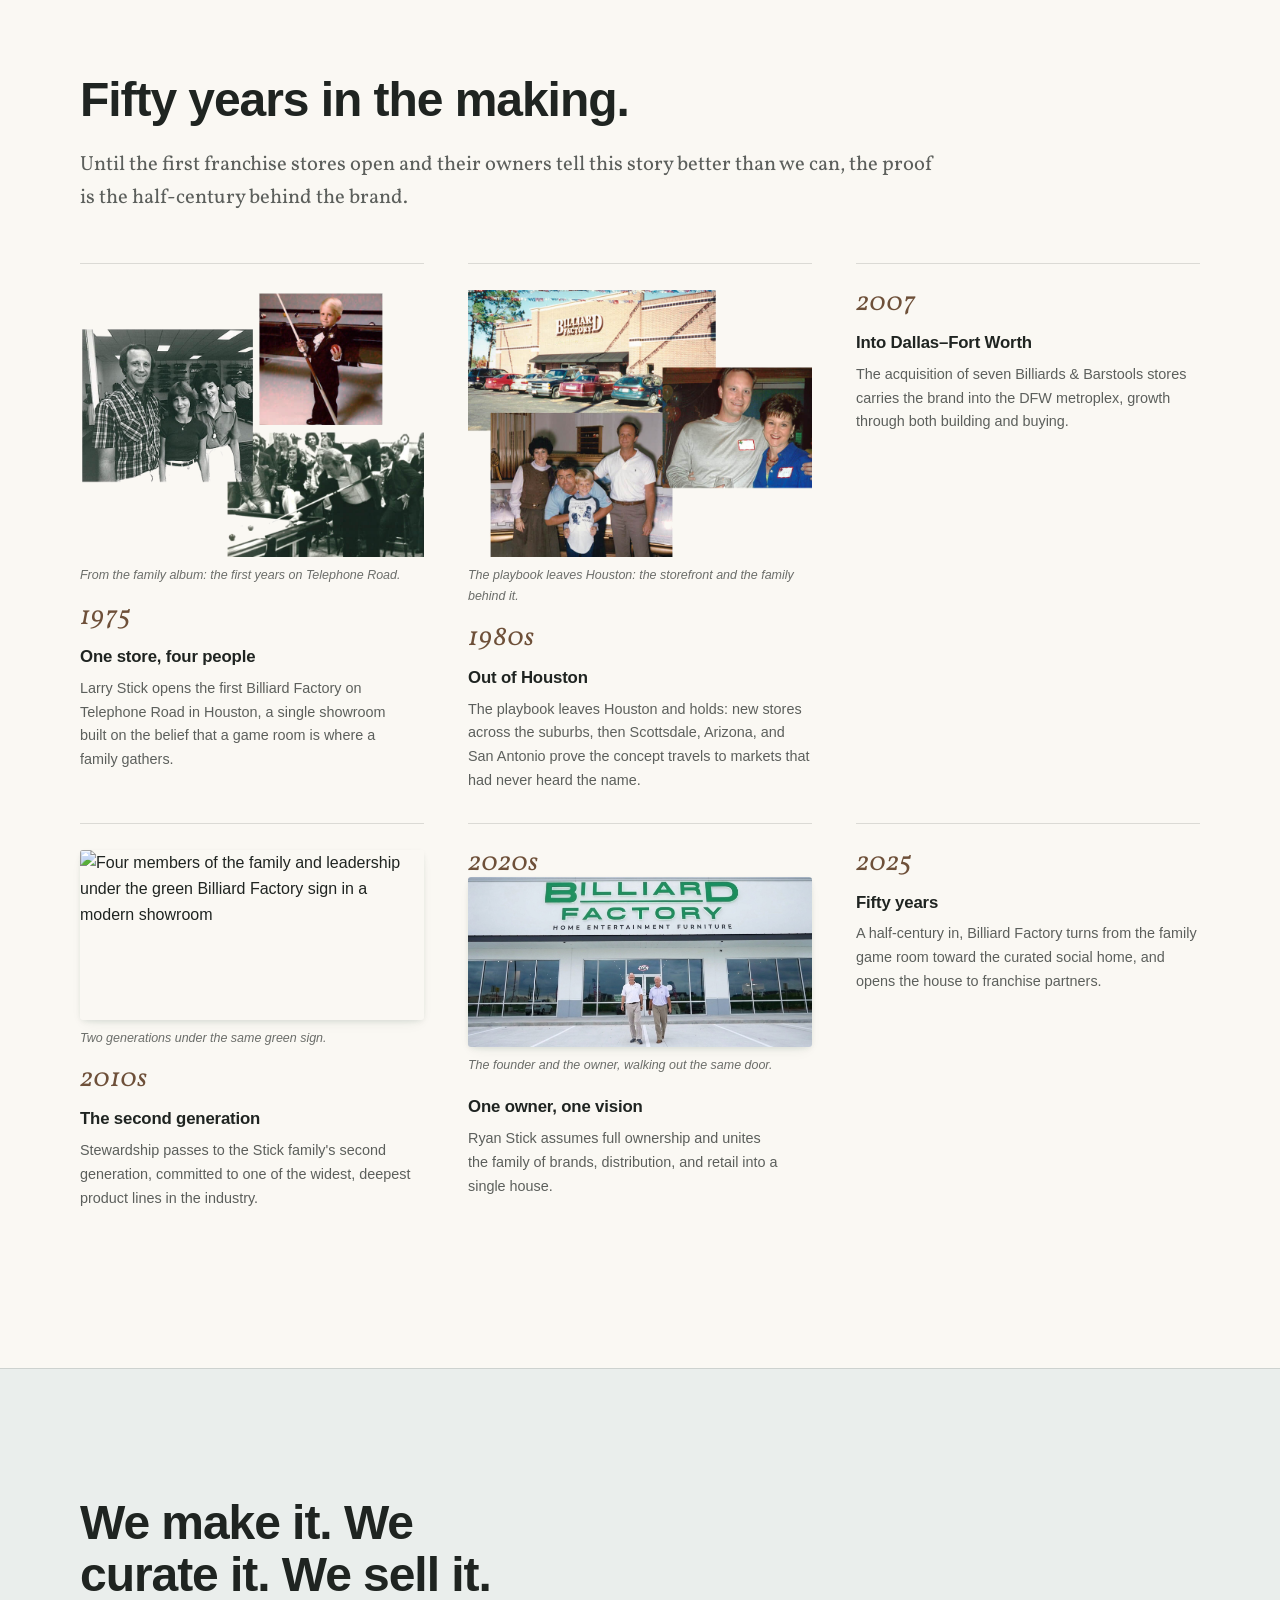
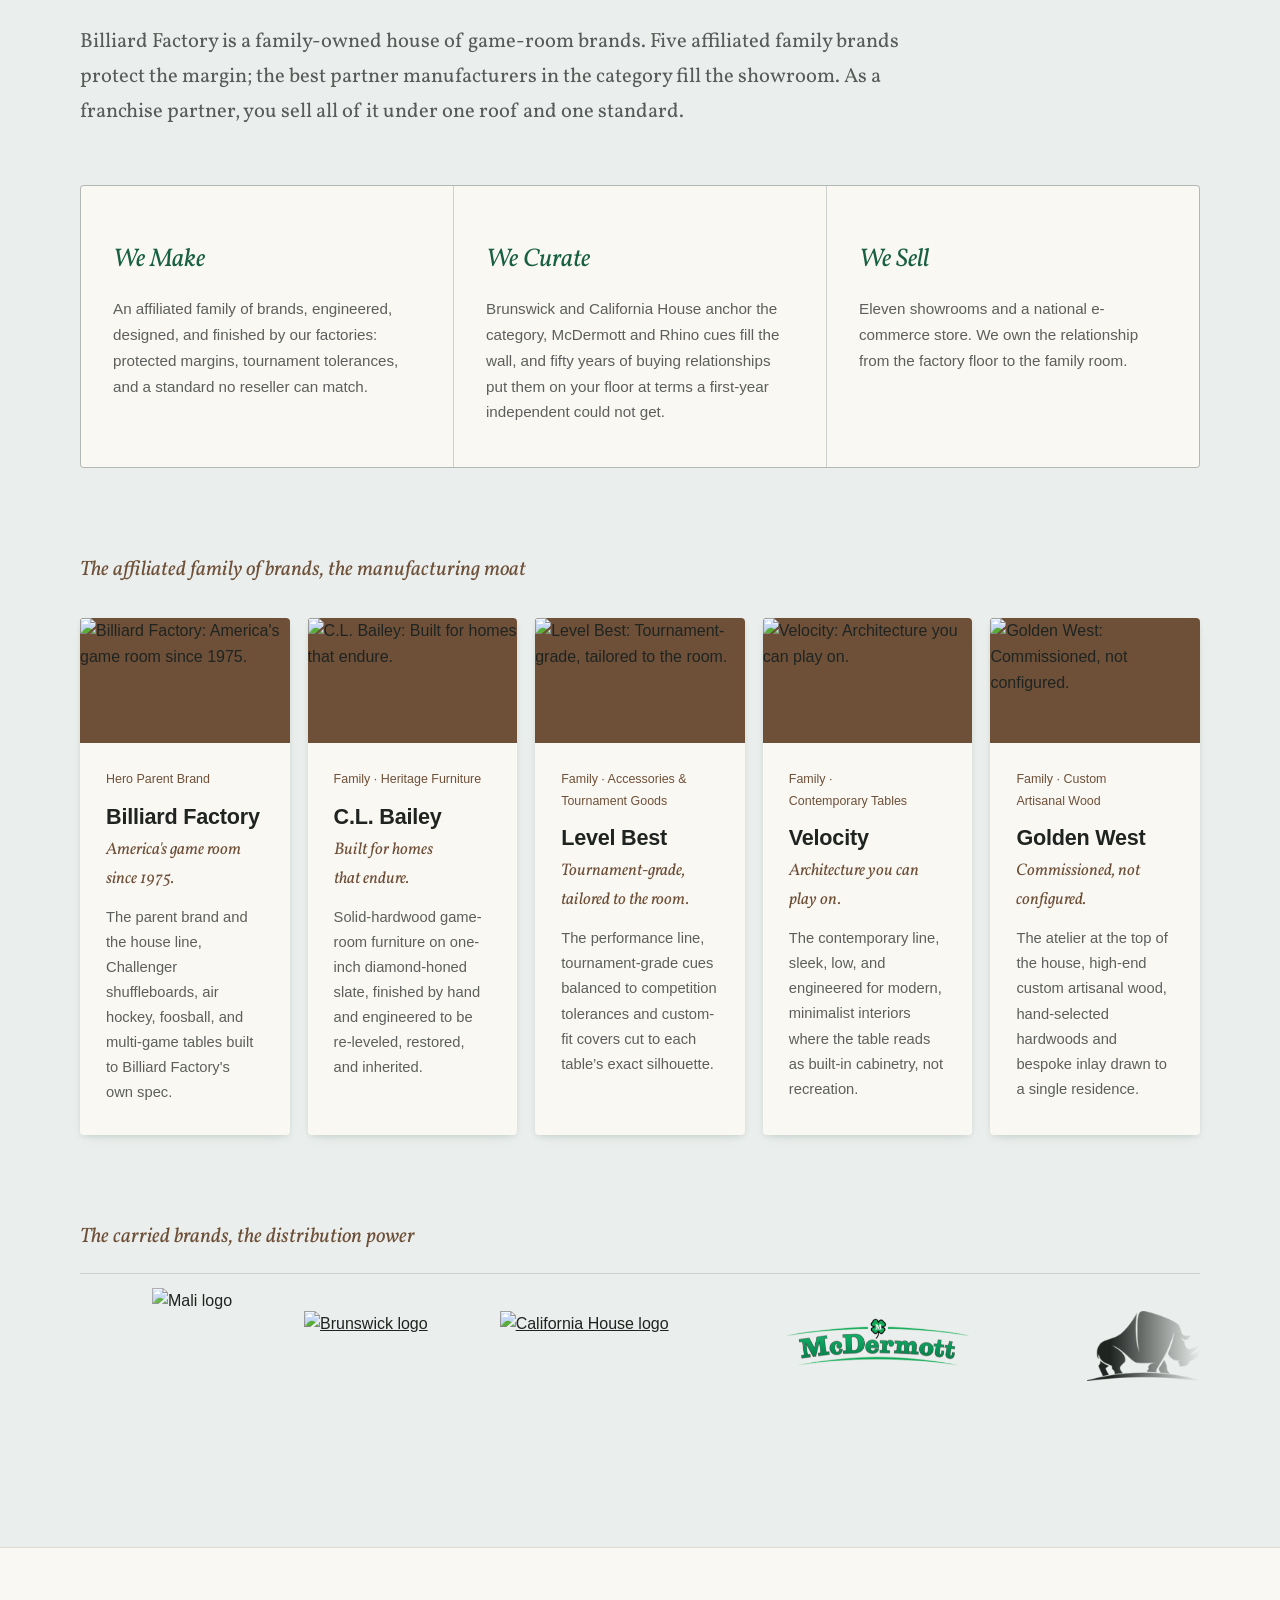
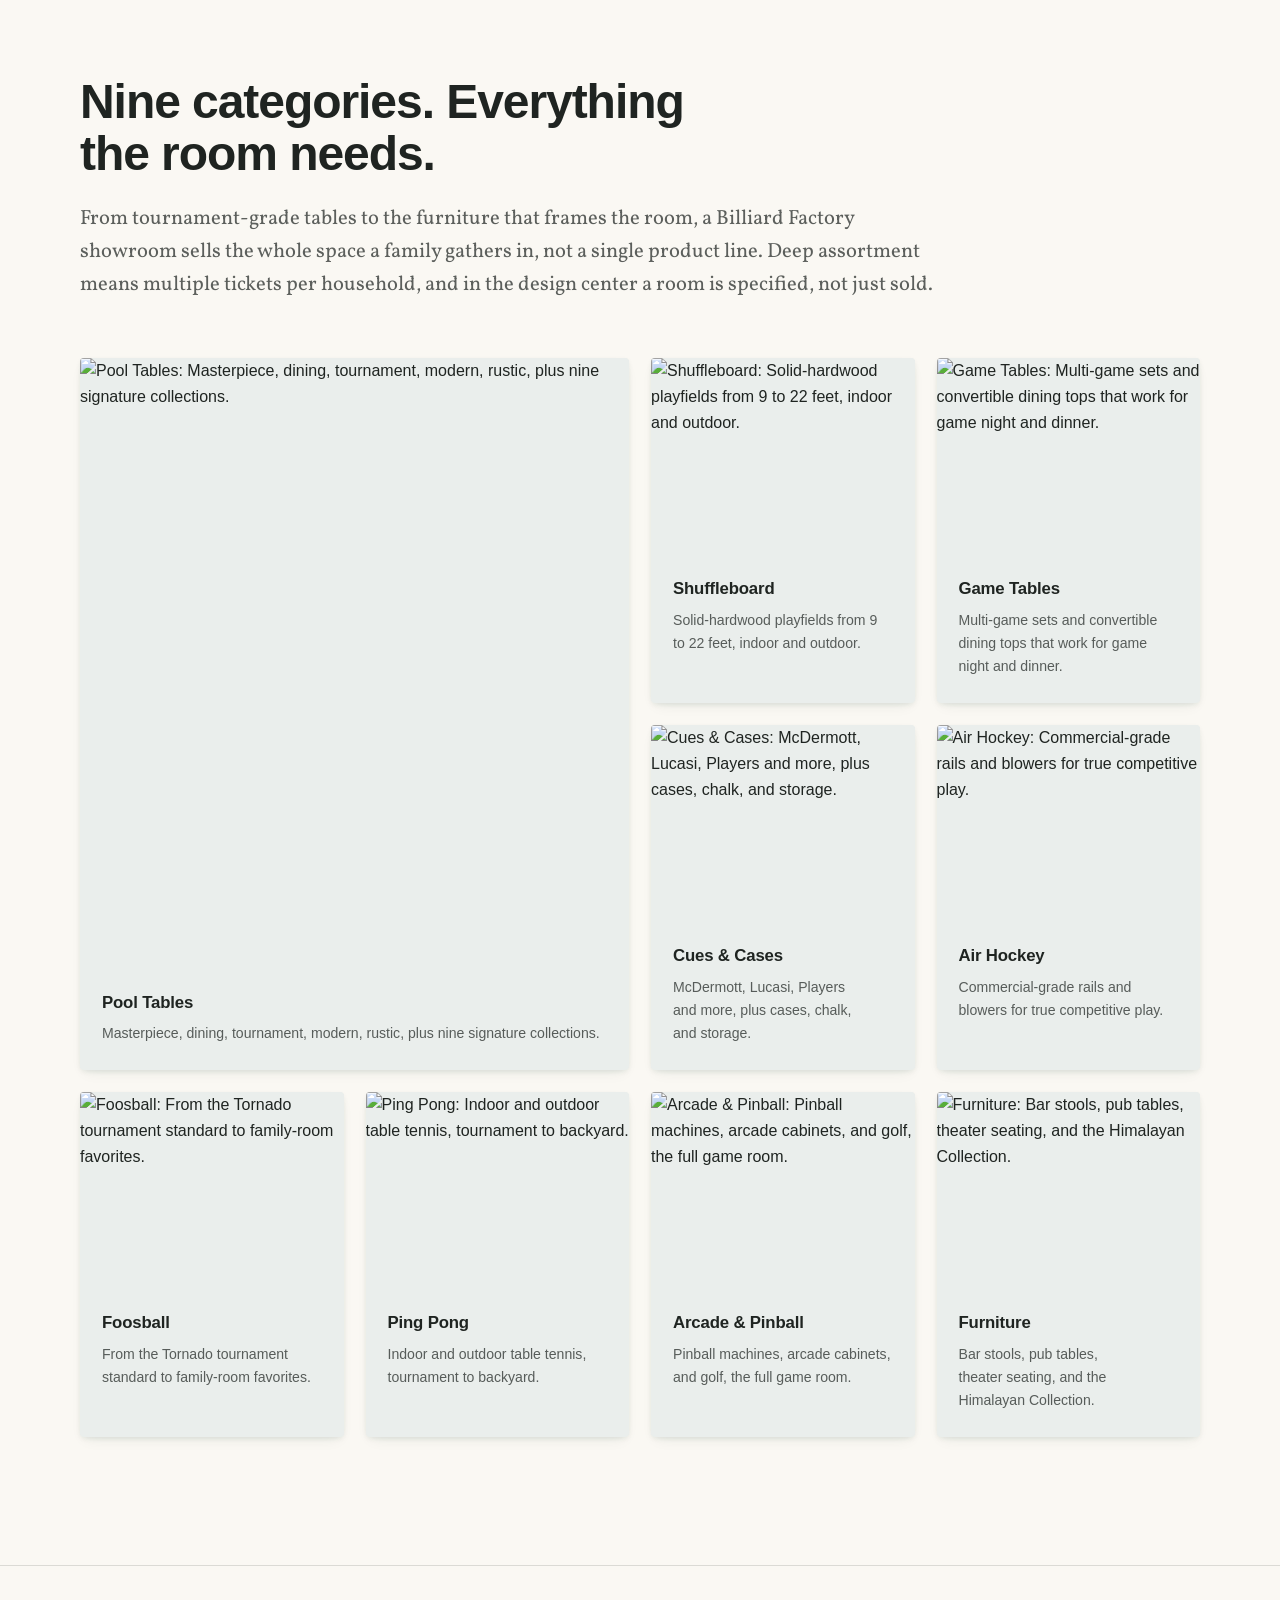
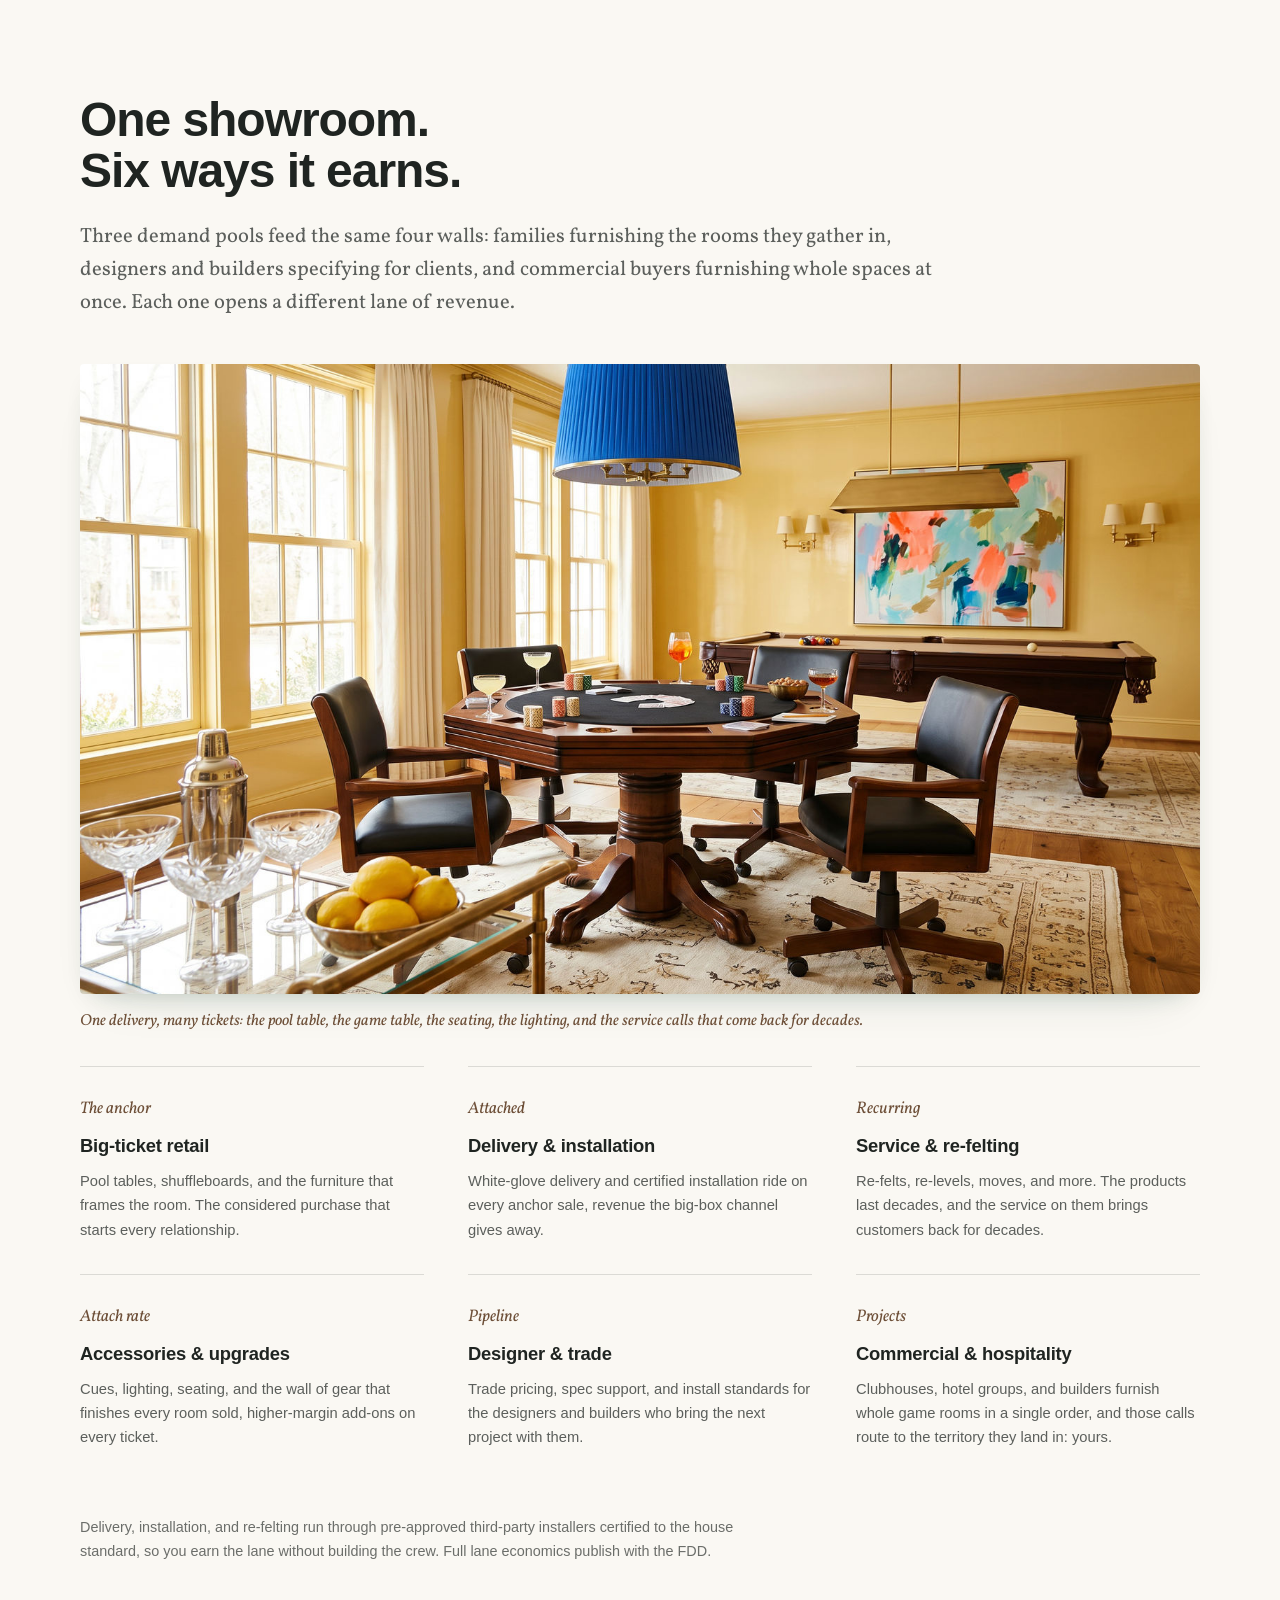
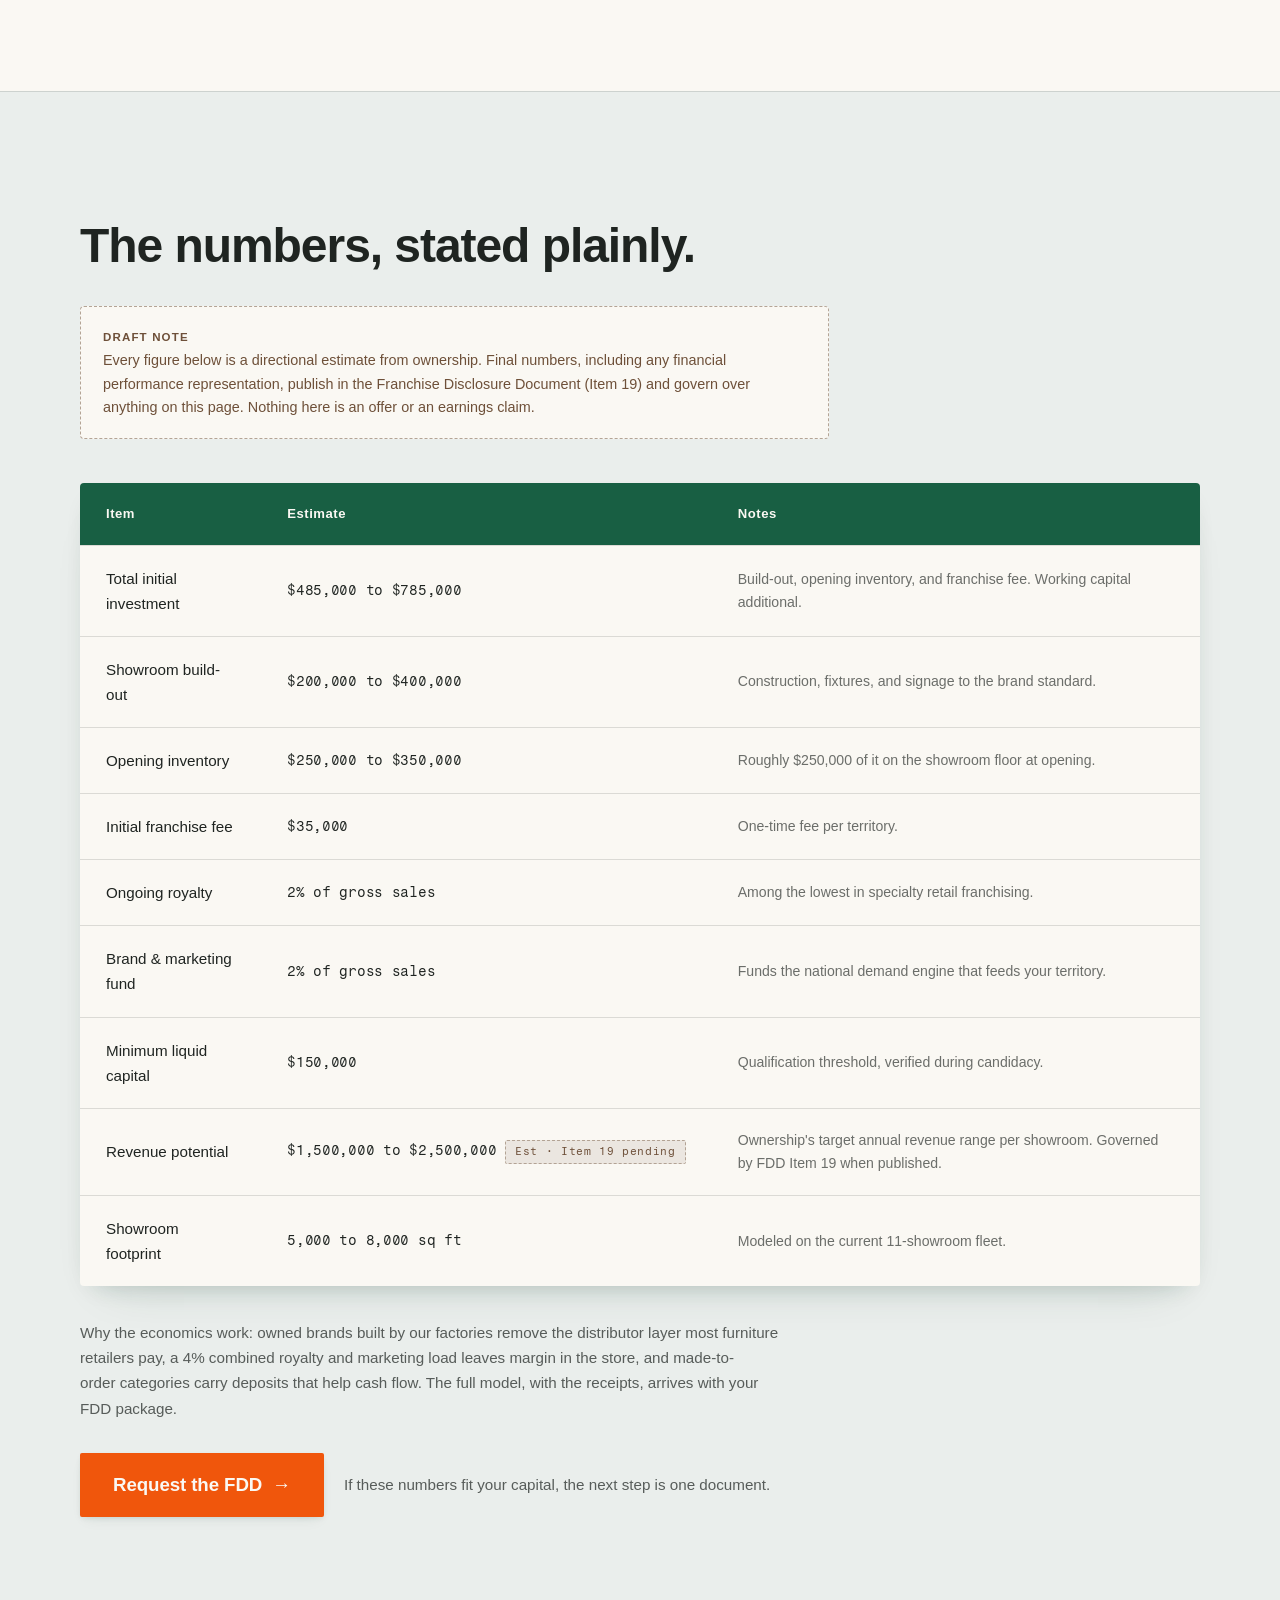
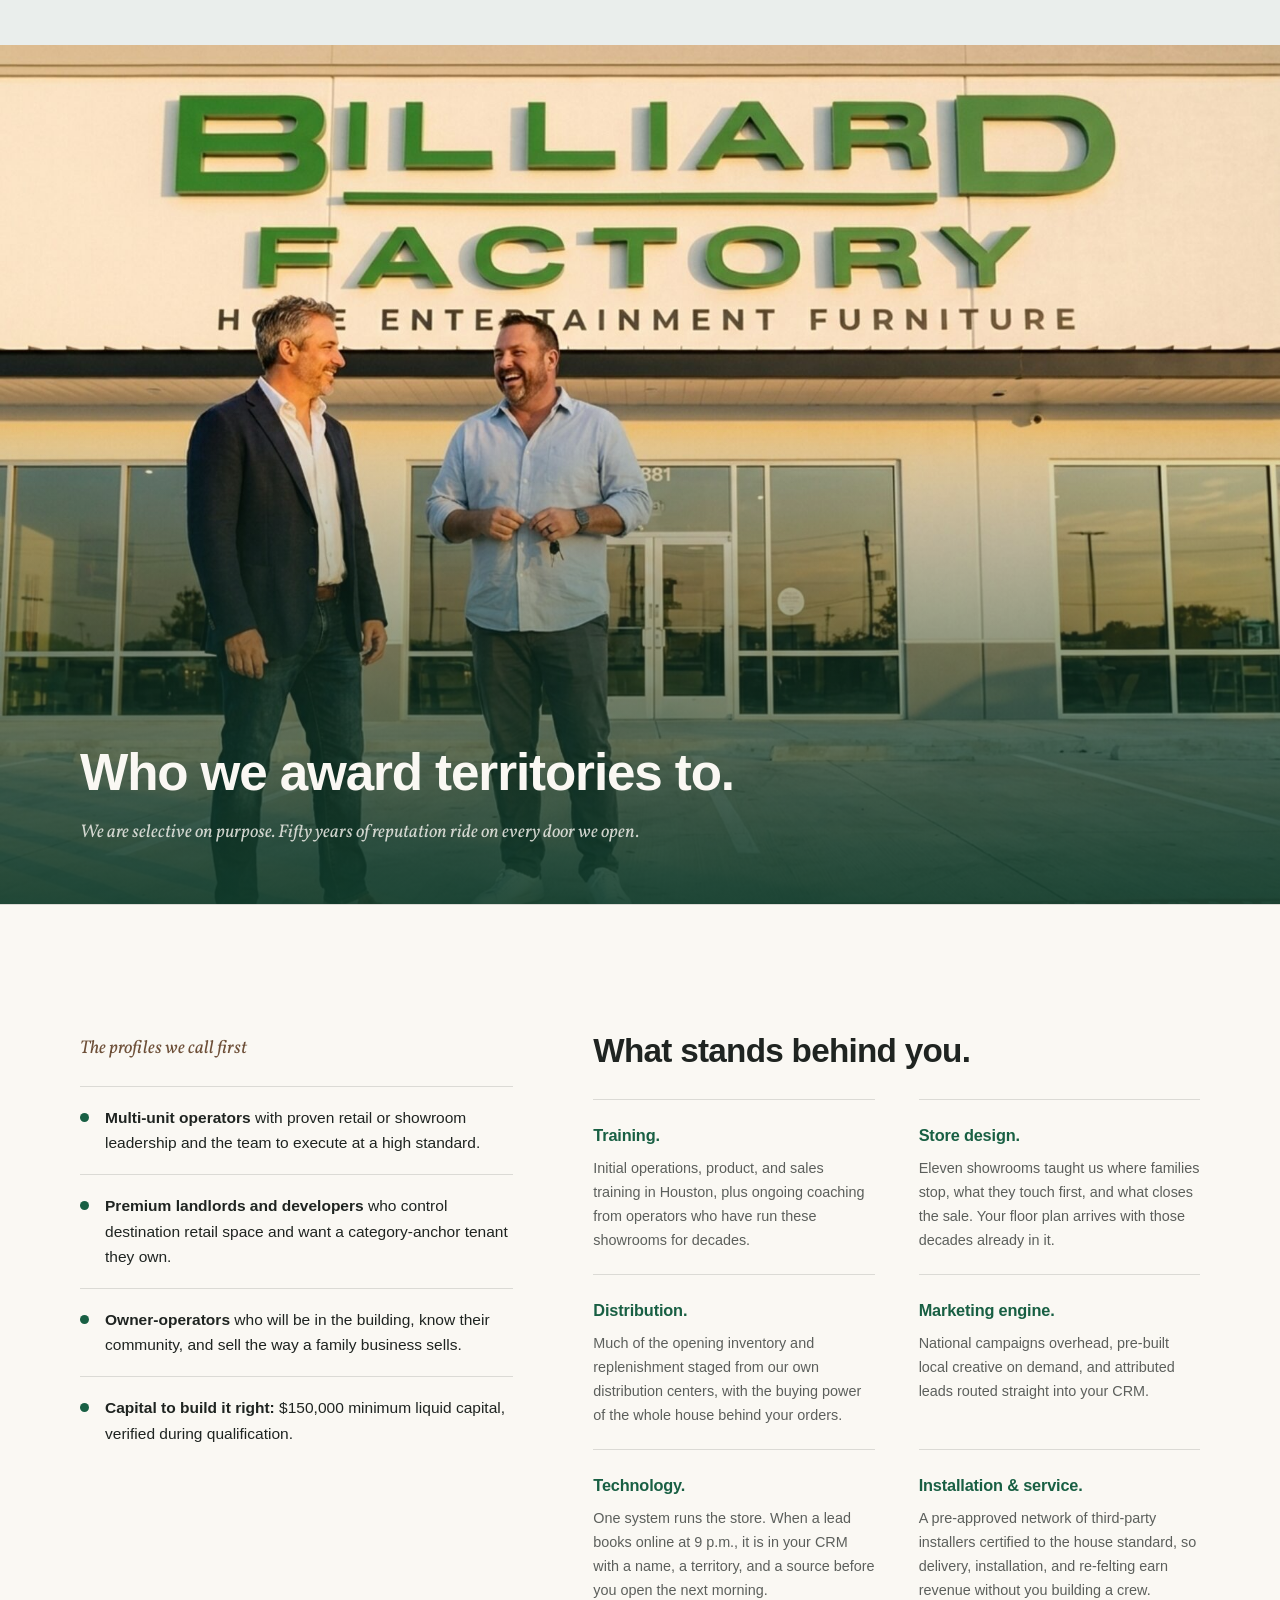
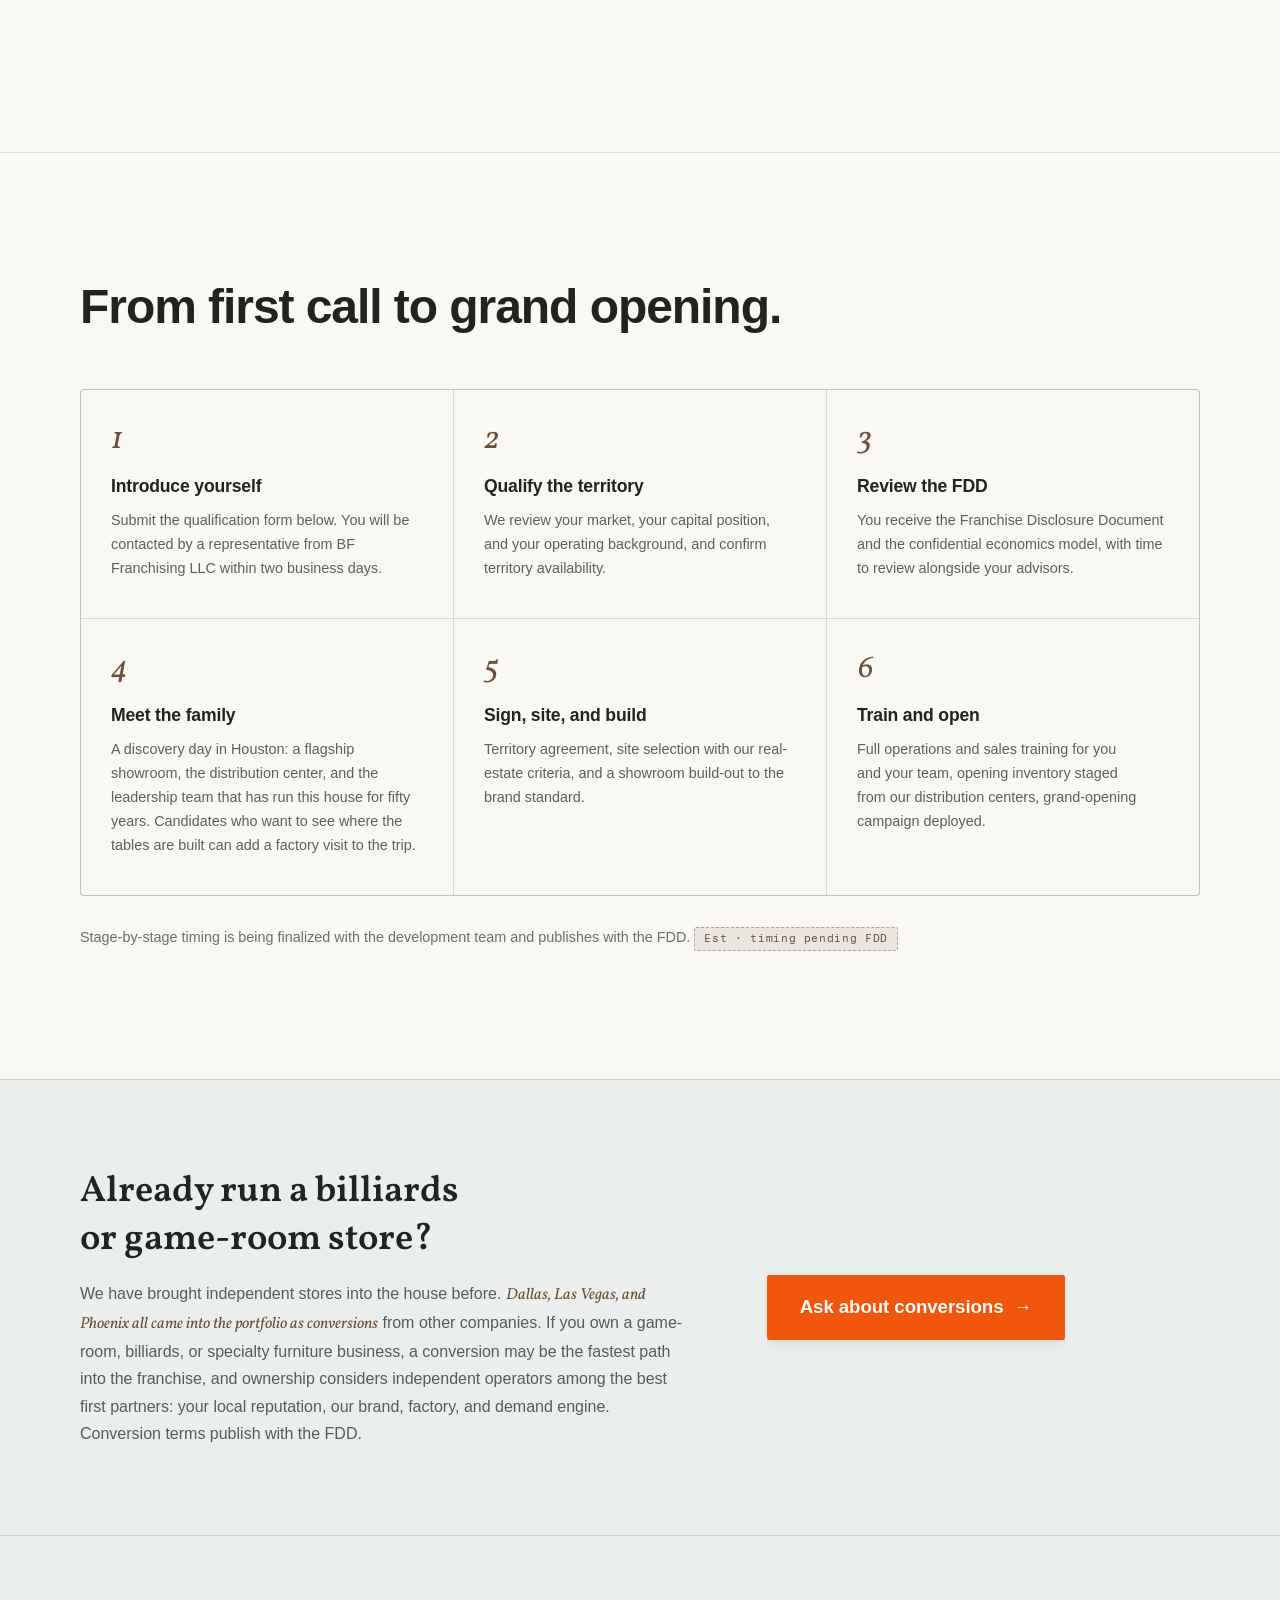
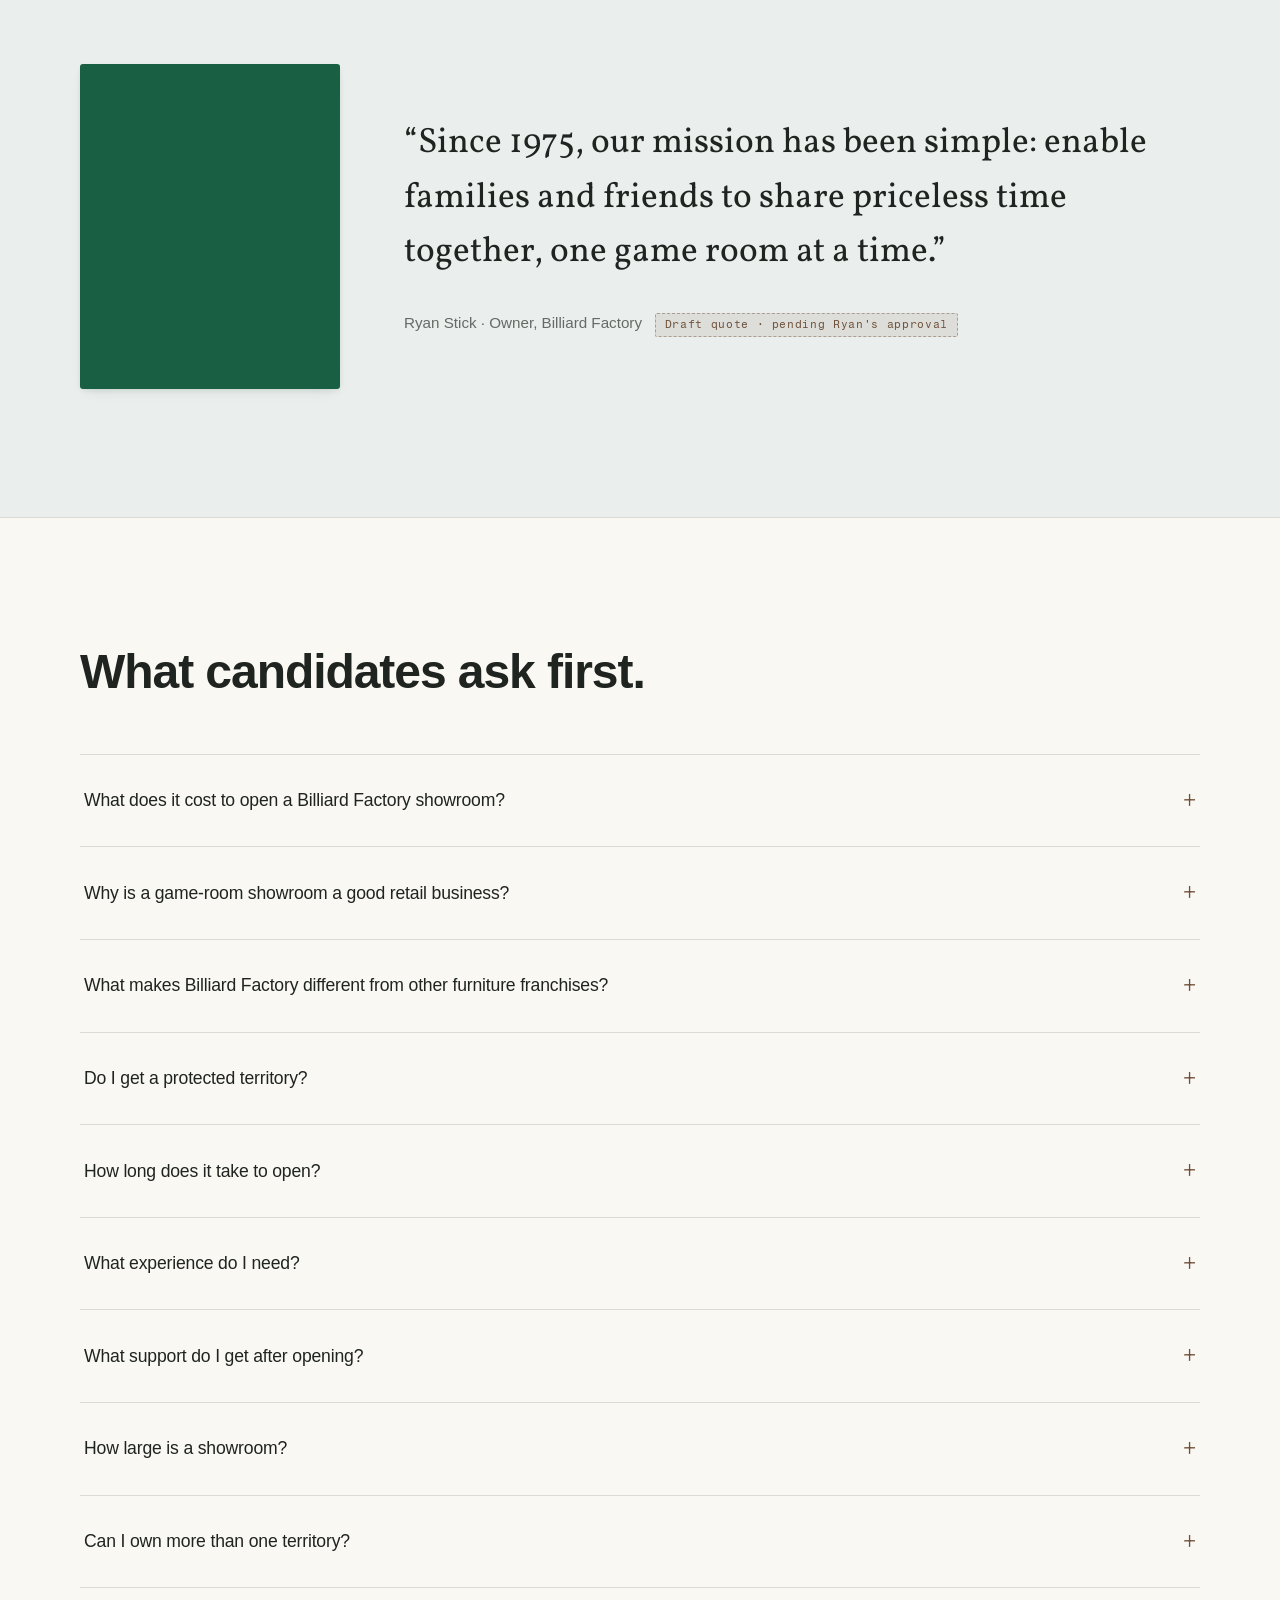
==== commit 70e9b224: "fix(franchise): resolve 19 review pins — affiliated-family-of-brands language, BF Franchising LLC ro" ====
--- a/franchise/index.html
+++ b/franchise/index.html
@@ -4,21 +4,21 @@
 <meta charset="UTF-8" />
 <meta name="viewport" content="width=device-width, initial-scale=1.0" />
 <title>Franchise Opportunities · Billiard Factory · America's Game Room Since 1975</title>
-<meta name="description" content="Become a Billiard Factory franchise partner. Fifty years of game-room retail, a house of owned brands, protected territories, and a turnkey demand engine. Request the Franchise Disclosure Document." />
+<meta name="description" content="Become a Billiard Factory franchise partner. Fifty years of game-room retail, an affiliated family of brands, protected territories, and a turnkey demand engine. Request the Franchise Disclosure Document." />
 
 <!-- Canonical + social cards -->
 <link rel="canonical" href="https://billiard-factory-brand-hub.netlify.app/franchise/" />
 <meta property="og:type" content="website" />
 <meta property="og:site_name" content="Billiard Factory Franchising" />
 <meta property="og:title" content="Your name on the door. Fifty years behind it. · Billiard Factory Franchise" />
-<meta property="og:description" content="Fifty years of game-room retail, a house of owned brands, protected territories, and a turnkey demand engine. Request the Franchise Disclosure Document." />
+<meta property="og:description" content="Fifty years of game-room retail, an affiliated family of brands, protected territories, and a turnkey demand engine. Request the Franchise Disclosure Document." />
 <meta property="og:url" content="https://billiard-factory-brand-hub.netlify.app/franchise/" />
 <meta property="og:image" content="https://billiard-factory-brand-hub.netlify.app/franchise/assets/og-card.jpg" />
 <meta property="og:image:width" content="1200" />
 <meta property="og:image:height" content="630" />
 <meta name="twitter:card" content="summary_large_image" />
 <meta name="twitter:title" content="Your name on the door. Fifty years behind it. · Billiard Factory Franchise" />
-<meta name="twitter:description" content="Fifty years of game-room retail, a house of owned brands, protected territories, and a turnkey demand engine." />
+<meta name="twitter:description" content="Fifty years of game-room retail, an affiliated family of brands, protected territories, and a turnkey demand engine." />
 <meta name="twitter:image" content="https://billiard-factory-brand-hub.netlify.app/franchise/assets/og-card.jpg" />
 
 <!-- Favicons -->
@@ -642,7 +642,7 @@
   <div class="wrap grid">
     <div class="cell" data-rv style="--rv-d:.0s"><p class="num">1975</p><p class="lbl">Founded in Houston</p></div>
     <div class="cell" data-rv style="--rv-d:.07s"><p class="num">11</p><p class="lbl">Company showrooms</p></div>
-    <div class="cell" data-rv style="--rv-d:.14s"><p class="num">5</p><p class="lbl">Owned brands</p></div>
+    <div class="cell" data-rv style="--rv-d:.14s"><p class="num">5</p><p class="lbl">Affiliated family brands</p></div>
     <div class="cell" data-rv style="--rv-d:.21s"><p class="num">90</p><p class="lbl">Showrooms in the five-year plan</p></div>
   </div>
 </div>
@@ -680,8 +680,8 @@
       </div>
       <div class="row" data-rv style="--rv-d:.07s">
         <p class="key">The moat</p>
-        <h3>Company-owned brands, preferential margins</h3>
-        <p>Most retailers buy from a catalog and pay every markup in the chain. Our owned and family brands are engineered, designed, and finished by our factories, and fifty years of buying power earns preferential margins on everything else on the floor. We own the brands. You inherit the margin.</p>
+        <h3>An affiliated family of brands, preferential margins</h3>
+        <p>Most retailers buy from a catalog and pay every markup in the chain. Our affiliated family of brands — each operating through its own legal entity — is engineered, designed, and finished by our factories, and fifty years of buying power earns preferential margins on everything else on the floor. The brands stay in the family. You inherit the margin.</p>
         <p class="evidence">In the frame: our own brands, waiting on the floor behind the counter.</p>
       </div>
       <div class="row" data-rv style="--rv-d:.14s">
@@ -713,7 +713,7 @@
       <div class="t" style="--rv-d:.06s"><figure class="t-photo t-photo--full"><img src="assets/about-80s-cutout.png" alt="The brick Billiard Factory storefront in the growing years, and family snapshots from the same era" /><figcaption>The playbook leaves Houston: the storefront and the family behind it.</figcaption></figure><p class="yr">1980s</p><h3>Out of Houston</h3><p>The playbook leaves Houston and holds: new stores across the suburbs, then Scottsdale, Arizona, and San Antonio prove the concept travels to markets that had never heard the name.</p></div>
       <div class="t" style="--rv-d:.12s"><p class="yr">2007</p><h3>Into Dallas–Fort Worth</h3><p>The acquisition of seven Billiards &amp; Barstools stores carries the brand into the DFW metroplex, growth through both building and buying.</p></div>
       <div class="t" style="--rv-d:.0s"><figure class="t-photo"><img src="https://ik.imagekit.io/billiardfactory/estoris/images/about-us/2010.jpg?tr=w-800,q-80,f-auto" alt="Four members of the family and leadership under the green Billiard Factory sign in a modern showroom" /><figcaption>Two generations under the same green sign.</figcaption></figure><p class="yr">2010s</p><h3>The second generation</h3><p>Stewardship passes to the Stick family's second generation, committed to one of the widest, deepest product lines in the industry.</p></div>
-      <div class="t" style="--rv-d:.06s"><p class="yr">2020s</p><figure class="t-photo"><img src="assets/founder-owner.jpg" alt="Two generations of Billiard Factory leadership walking out of a showroom beneath the green Billiard Factory sign" width="1600" height="678" /><figcaption>The founder and the owner, walking out the same door.</figcaption></figure><h3>One owner, one vision</h3><p>Ryan Stick assumes full ownership and unites the owned brands, distribution, and retail into a single house.</p></div>
+      <div class="t" style="--rv-d:.06s"><p class="yr">2020s</p><figure class="t-photo"><img src="assets/founder-owner.jpg" alt="Two generations of Billiard Factory leadership walking out of a showroom beneath the green Billiard Factory sign" width="1600" height="678" /><figcaption>The founder and the owner, walking out the same door.</figcaption></figure><h3>One owner, one vision</h3><p>Ryan Stick assumes full ownership and unites the family of brands, distribution, and retail into a single house.</p></div>
       <div class="t" style="--rv-d:.12s"><p class="yr">2025</p><h3>Fifty years</h3><p>A half-century in, Billiard Factory turns from the family game room toward the curated social home, and opens the house to franchise partners.</p></div>
     </div>
   </div>
@@ -724,18 +724,18 @@
   <div class="wrap section-pad">
     <h2 class="headline" style="max-width:15em;">We make it. We curate it. We sell it.</h2>
     <p class="lede body-copy" style="color:var(--ink-72); margin-top:24px;">
-      Billiard Factory is a family-owned house of game-room brands. Five owned brands
+      Billiard Factory is a family-owned house of game-room brands. Five affiliated family brands
       protect the margin; the best partner manufacturers in the category fill the showroom. As
       a franchise partner, you sell all of it under one roof and one standard.
     </p>
 
     <div class="layers">
-      <div class="layer" style="--rv-d:.0s"><p class="lab">We Make</p><p>Owned and family brands engineered, designed, and finished by our factories: protected margins, tournament tolerances, and a standard no reseller can match.</p></div>
+      <div class="layer" style="--rv-d:.0s"><p class="lab">We Make</p><p>An affiliated family of brands, engineered, designed, and finished by our factories: protected margins, tournament tolerances, and a standard no reseller can match.</p></div>
       <div class="layer" style="--rv-d:.08s"><p class="lab">We Curate</p><p>Brunswick and California House anchor the category, McDermott and Rhino cues fill the wall, and fifty years of buying relationships put them on your floor at terms a first-year independent could not get.</p></div>
       <div class="layer" style="--rv-d:.16s"><p class="lab">We Sell</p><p>Eleven showrooms and a national e-commerce store. We own the relationship from the factory floor to the family room.</p></div>
     </div>
 
-    <p class="roster-label">The owned brands, the manufacturing moat</p>
+    <p class="roster-label">The affiliated family of brands, the manufacturing moat</p>
     <div class="owned" id="owned-grid"><!-- rendered from SSOT --></div>
 
     <p class="roster-label">The carried brands, the distribution power</p>
@@ -988,7 +988,7 @@
         <tr><td>Ongoing royalty</td><td class="v">2% of gross sales</td><td class="n">Among the lowest in specialty retail franchising.</td></tr>
         <tr><td>Brand &amp; marketing fund</td><td class="v">2% of gross sales</td><td class="n">Funds the national demand engine that feeds your territory.</td></tr>
         <tr><td>Minimum liquid capital</td><td class="v">$150,000</td><td class="n">Qualification threshold, verified during candidacy.</td></tr>
-        <tr><td>Revenue potential</td><td class="v">$1,500,000 to $3,000,000 <span class="tbd">Est · Item 19 pending</span></td><td class="n">Ownership's target annual revenue range per showroom. Governed by FDD Item 19 when published.</td></tr>
+        <tr><td>Revenue potential</td><td class="v">$1,500,000 to $2,500,000 <span class="tbd">Est · Item 19 pending</span></td><td class="n">Ownership's target annual revenue range per showroom. Governed by FDD Item 19 when published.</td></tr>
         <tr><td>Showroom footprint</td><td class="v">5,000 to 8,000 sq ft</td><td class="n">Modeled on the current 11-showroom fleet.</td></tr>
       </tbody>
     </table>
@@ -1050,7 +1050,7 @@
   <div class="wrap">
     <h2 class="headline" style="max-width:15em;">From first call to grand opening.</h2>
     <div class="steps">
-      <div class="st" style="--rv-d:.0s"><p class="n">1</p><h3>Introduce yourself</h3><p>Submit the qualification form below. Your request goes straight to Ryan Stick, the owner, who responds within two business days.</p></div>
+      <div class="st" style="--rv-d:.0s"><p class="n">1</p><h3>Introduce yourself</h3><p>Submit the qualification form below. You will be contacted by a representative from BF Franchising LLC within two business days.</p></div>
       <div class="st" style="--rv-d:.06s"><p class="n">2</p><h3>Qualify the territory</h3><p>We review your market, your capital position, and your operating background, and confirm territory availability.</p></div>
       <div class="st" style="--rv-d:.12s"><p class="n">3</p><h3>Review the FDD</h3><p>You receive the Franchise Disclosure Document and the confidential economics model, with time to review alongside your advisors.</p></div>
       <div class="st" style="--rv-d:.0s"><p class="n">4</p><h3>Meet the family</h3><p>A discovery day in Houston: a flagship showroom, the distribution center, and the leadership team that has run this house for fifty years. Candidates who want to see where the tables are built can add a factory visit to the trip.</p></div>
@@ -1069,9 +1069,8 @@
     <div>
       <h2>Already run a billiards or game-room store?</h2>
       <p>
-        We have brought independent stores into the house before. <span class="proof">Seven Billiards
-        &amp; Barstools locations became Billiard Factory stores in 2007</span>, and that move carried
-        the brand into Dallas–Fort Worth. If you own a game-room, billiards, or specialty furniture
+        We have brought independent stores into the house before. <span class="proof">Dallas, Las Vegas, and Phoenix all came into the portfolio as
+        conversions</span> from other companies. If you own a game-room, billiards, or specialty furniture
         business, a conversion may be the fastest path into the franchise, and ownership considers
         independent operators among the best first partners: your local reputation, our brand,
         factory, and demand engine. Conversion terms publish with the FDD.
@@ -1118,7 +1117,7 @@
       </details>
       <details>
         <summary>What makes Billiard Factory different from other furniture franchises?<span class="ind" aria-hidden="true">+</span></summary>
-        <div class="ans">Brand ownership. Our owned and family brands are engineered, designed, and finished by our factories at preferential margins, and partner brands arrive through our distribution power. Franchise partners inherit both, with no distributor layer between the brand and the floor. Very few retail franchises control their product house end to end.</div>
+        <div class="ans">The brand family. Our affiliated family of brands are engineered, designed, and finished by our factories at preferential margins, and partner brands arrive through our distribution power. Franchise partners inherit both, with no distributor layer between the brand and the floor. Very few retail franchises control their product house end to end.</div>
       </details>
       <details>
         <summary>Do I get a protected territory?<span class="ind" aria-hidden="true">+</span></summary>
@@ -1172,12 +1171,8 @@
         <h2 class="headline">Request the Franchise Disclosure Document.</h2>
         <p style="margin-top:22px; color:var(--ink-72); max-width:34em;">
           We strive to award 90 franchised showrooms over the next five years,
-          market by market. Tell us who you are and where you want to build; your request goes
-          straight to Ryan Stick, the owner, who responds within two business days.
-        </p>
-        <p class="serif-label" style="color:var(--walnut); margin-top:30px;">First territories under review</p>
-        <p style="margin-top:8px; color:var(--ink-72); font-size:.95rem;">
-          Salt Lake City · El Paso · Greenville, NC · Knoxville · Nashville
+          market by market. Tell us who you are and where you want to build; you will be
+          contacted by a representative from BF Franchising LLC within two business days.
         </p>
         <ul class="check-list" style="margin-top:28px;">
           <li><span class="dot" aria-hidden="true"></span><span>The FDD and confidential economics model, when published.</span></li>
@@ -1240,7 +1235,7 @@
           <div class="form-success" role="status">
             <p class="mark" aria-hidden="true">✓</p>
             <h3>Received. Territory check underway.</h3>
-            <p>Your request went straight to the owner's desk. Ryan Stick will confirm availability in your market within two business days, and the FDD package follows the moment it publishes.</p>
+            <p>Your request went straight to BF Franchising LLC. A representative will confirm availability in your market within two business days, and the FDD package follows the moment it publishes.</p>
           </div>
         </form>
       </div>
@@ -1291,16 +1286,16 @@
     { id:'billiard-factory', name:'Billiard Factory', tier:'Hero Parent Brand', tagline:"America's game room since 1975.", swatch:'forest',
       image:'https://billiard-factory-brand-hub.netlify.app/assets/brands/brand-billiard-factory.jpg',
       copy:["The parent brand and the house line, Challenger shuffleboards, air hockey, foosball, and multi-game tables built to Billiard Factory's own spec."] },
-    { id:'cl-bailey', name:'C.L. Bailey', tier:'Owned · Heritage Furniture', tagline:'Built for homes that endure.', swatch:'walnut',
+    { id:'cl-bailey', name:'C.L. Bailey', tier:'Family · Heritage Furniture', tagline:'Built for homes that endure.', swatch:'walnut',
       image:'https://billiard-factory-brand-hub.netlify.app/assets/brands/brand-cl-bailey.jpg',
       copy:['Solid-hardwood game-room furniture on one-inch diamond-honed slate, finished by hand and engineered to be re-leveled, restored, and inherited.'] },
-    { id:'level-best', name:'Level Best', tier:'Owned · Accessories & Tournament Goods', tagline:'Tournament-grade, tailored to the room.', swatch:'green',
+    { id:'level-best', name:'Level Best', tier:'Family · Accessories & Tournament Goods', tagline:'Tournament-grade, tailored to the room.', swatch:'green',
       image:'https://billiard-factory-brand-hub.netlify.app/assets/brands/brand-level-best.jpg',
       copy:['The performance line, tournament-grade cues balanced to competition tolerances and custom-fit covers cut to each table’s exact silhouette.'] },
-    { id:'velocity', name:'Velocity', tier:'Owned · Contemporary Tables', tagline:'Architecture you can play on.', swatch:'charcoal',
+    { id:'velocity', name:'Velocity', tier:'Family · Contemporary Tables', tagline:'Architecture you can play on.', swatch:'charcoal',
       image:'https://billiard-factory-brand-hub.netlify.app/assets/brands/brand-velocity.jpg',
       copy:['The contemporary line, sleek, low, and engineered for modern, minimalist interiors where the table reads as built-in cabinetry, not recreation.'] },
-    { id:'golden-west', name:'Golden West', tier:'Owned · Custom Artisanal Wood', tagline:'Commissioned, not configured.', swatch:'walnutLight',
+    { id:'golden-west', name:'Golden West', tier:'Family · Custom Artisanal Wood', tagline:'Commissioned, not configured.', swatch:'walnutLight',
       image:'https://billiard-factory-brand-hub.netlify.app/assets/brands/brand-golden-west.jpg',
       copy:['The atelier at the top of the house, high-end custom artisanal wood, hand-selected hardwoods and bespoke inlay drawn to a single residence.'] }
   ],
